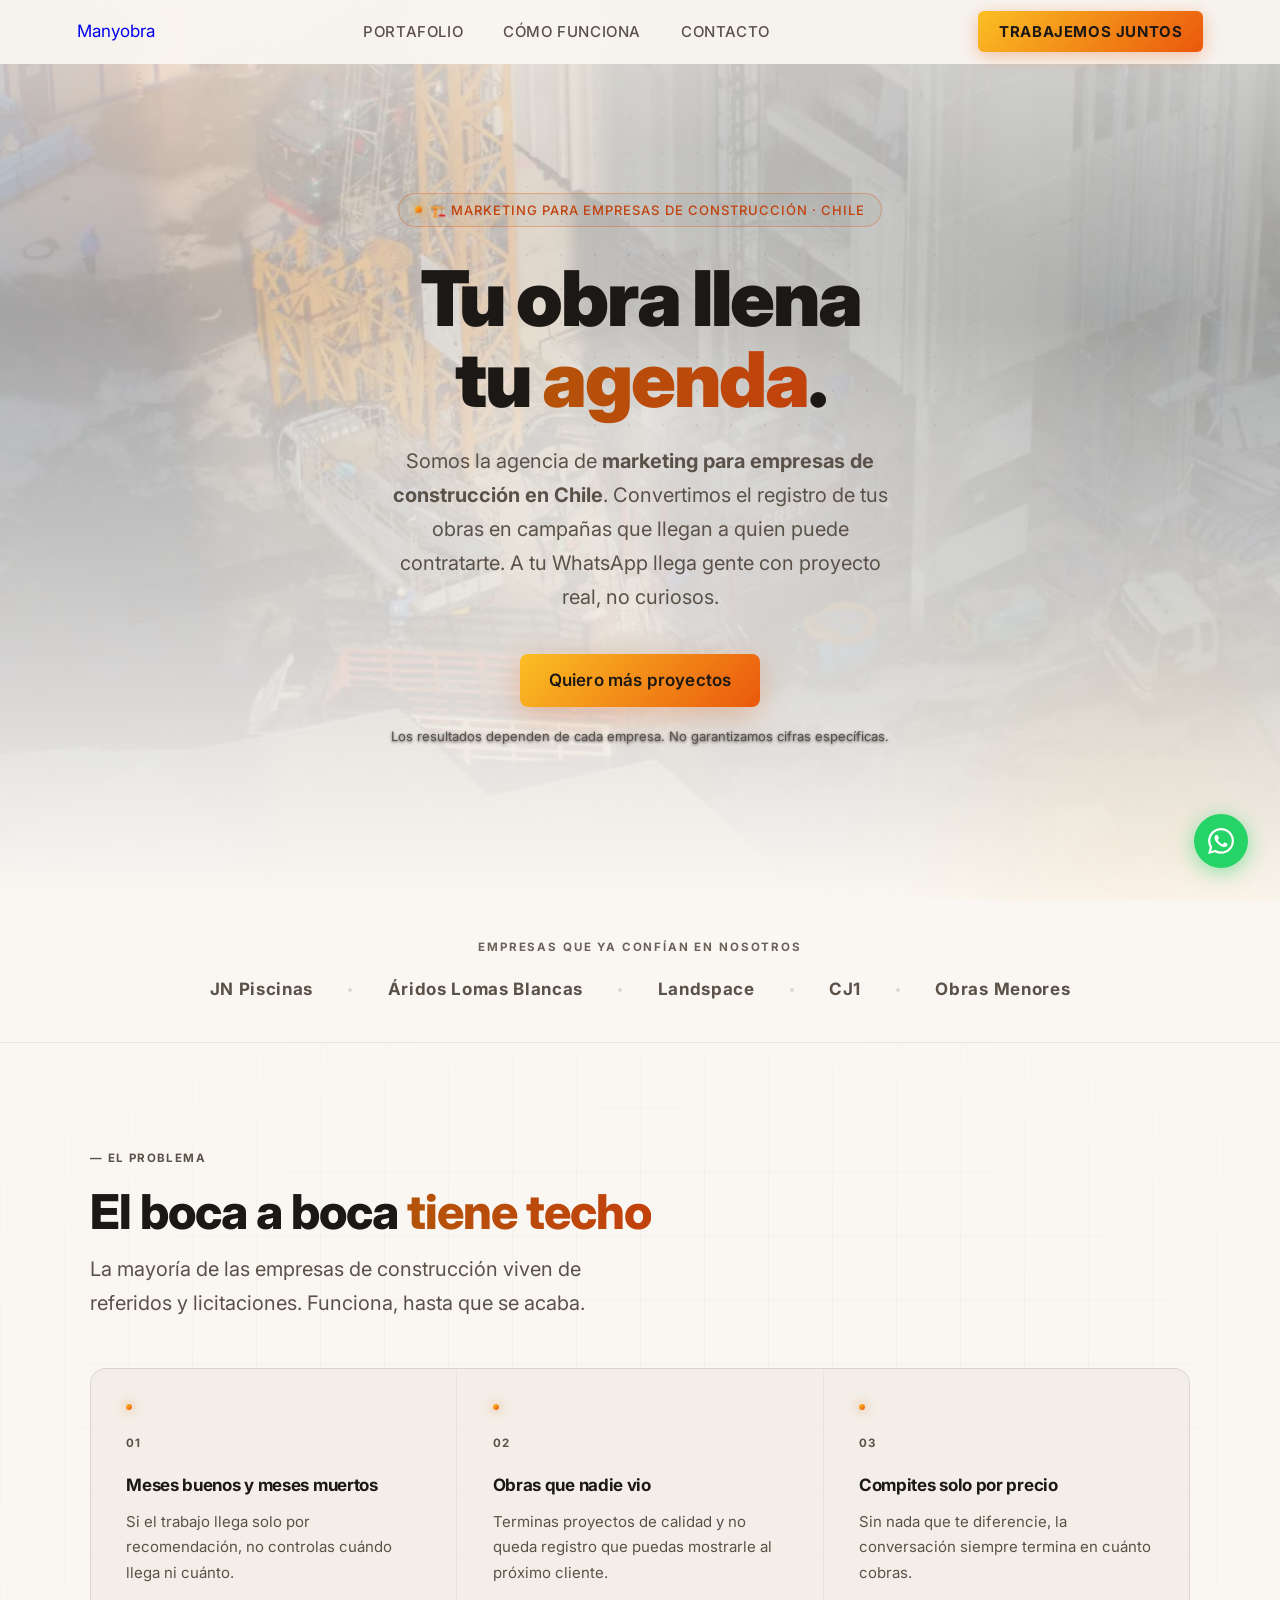
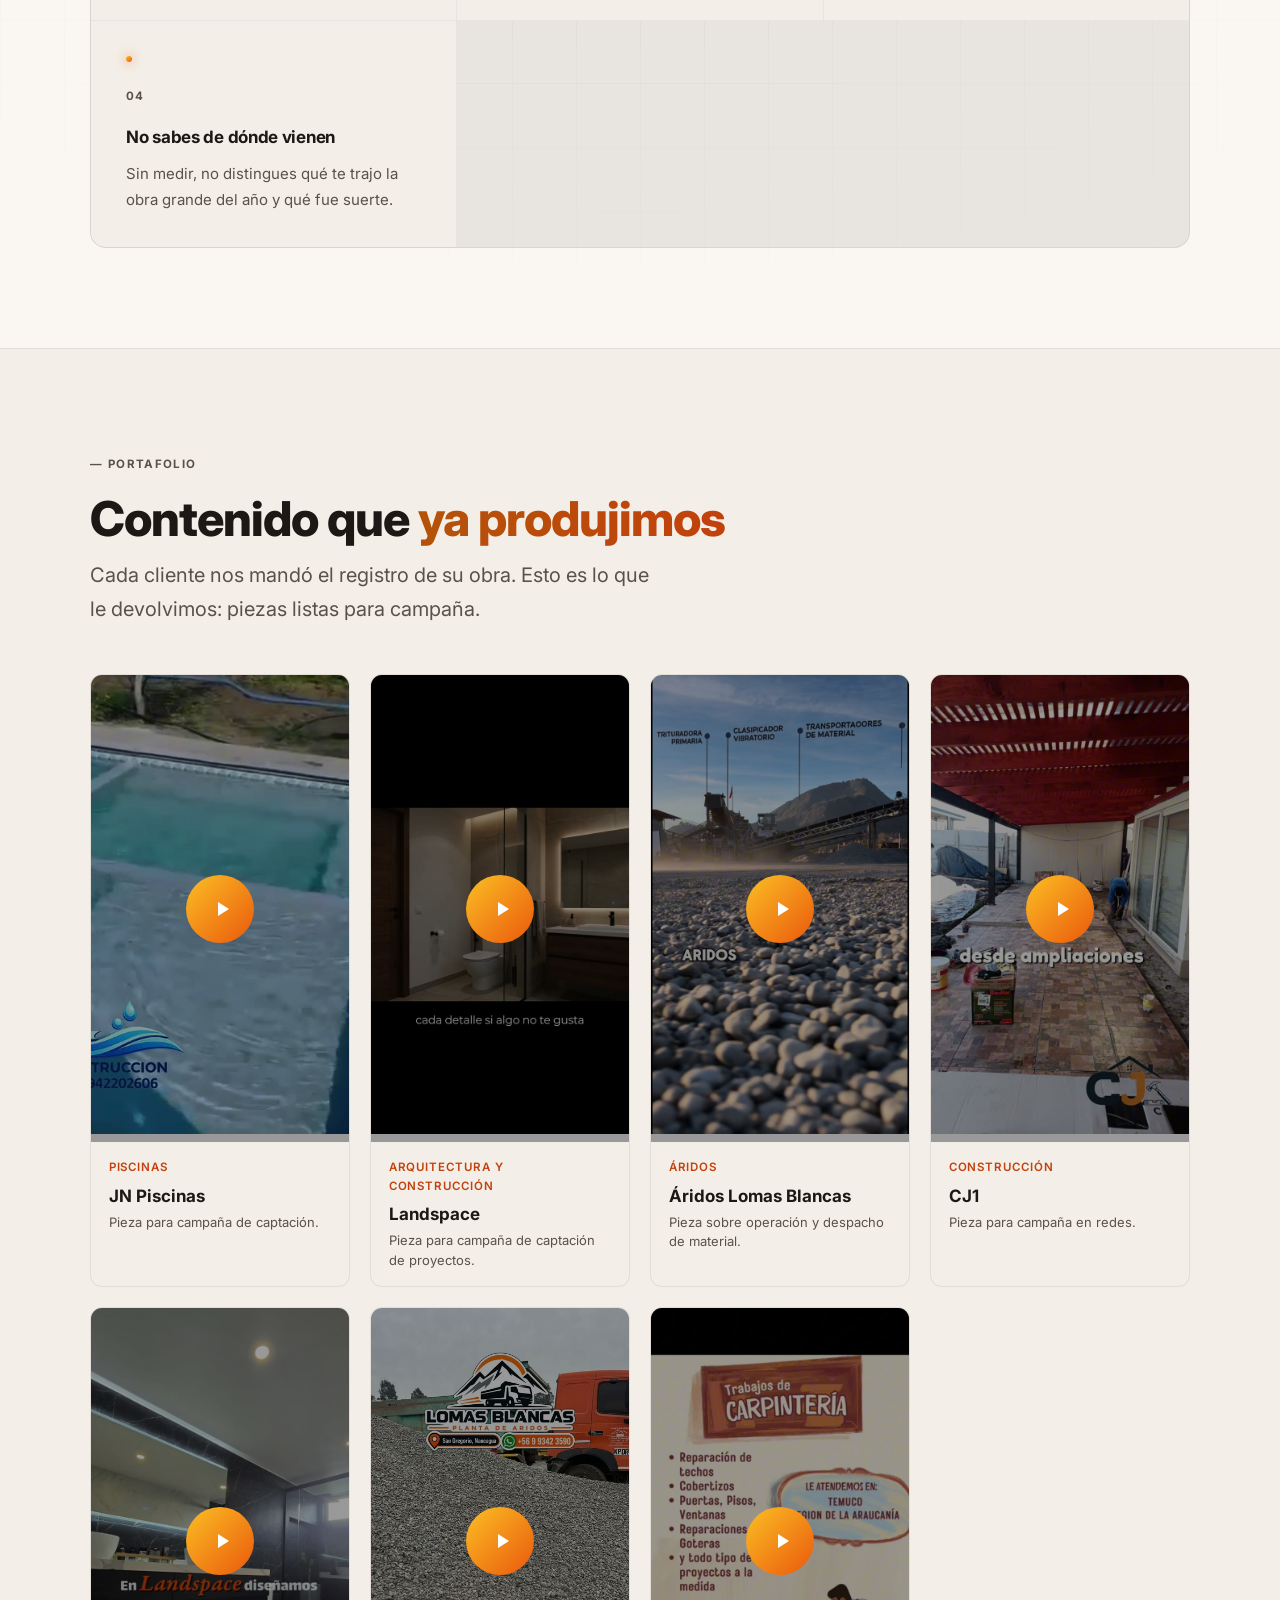
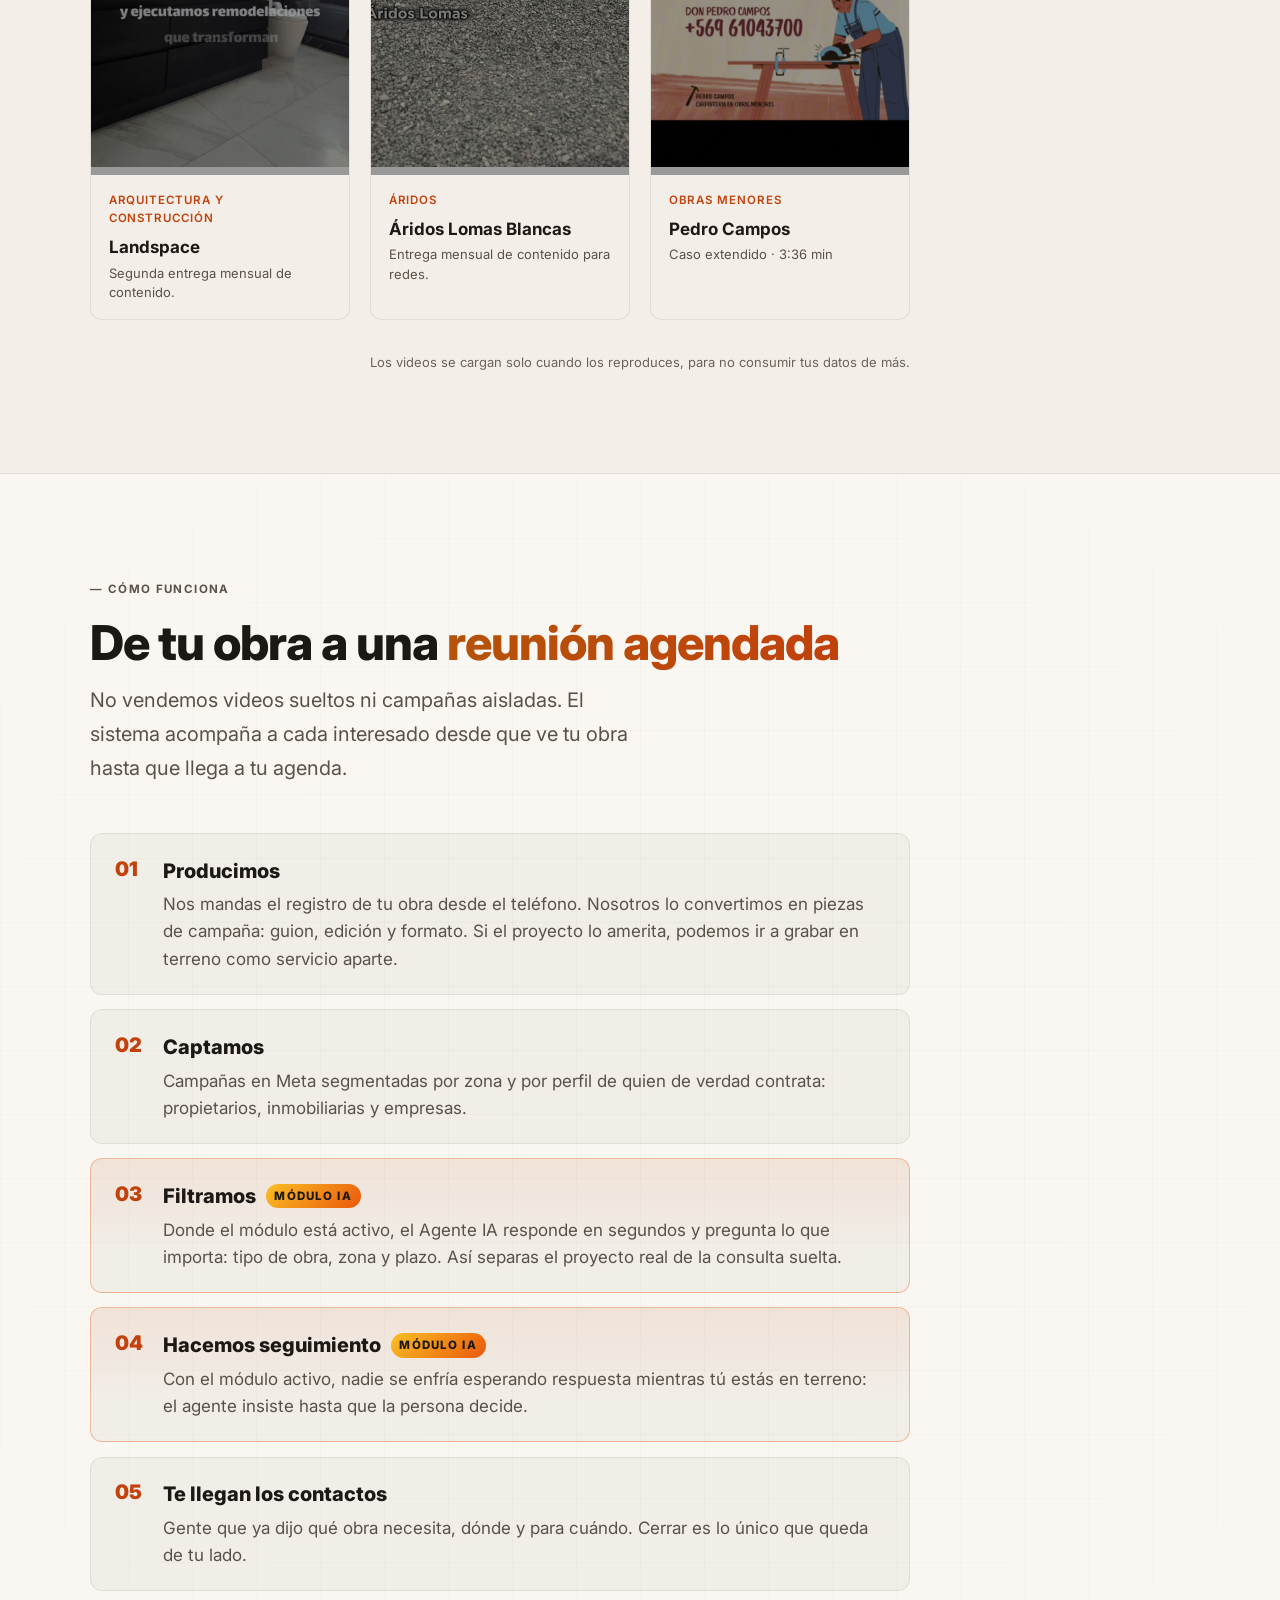
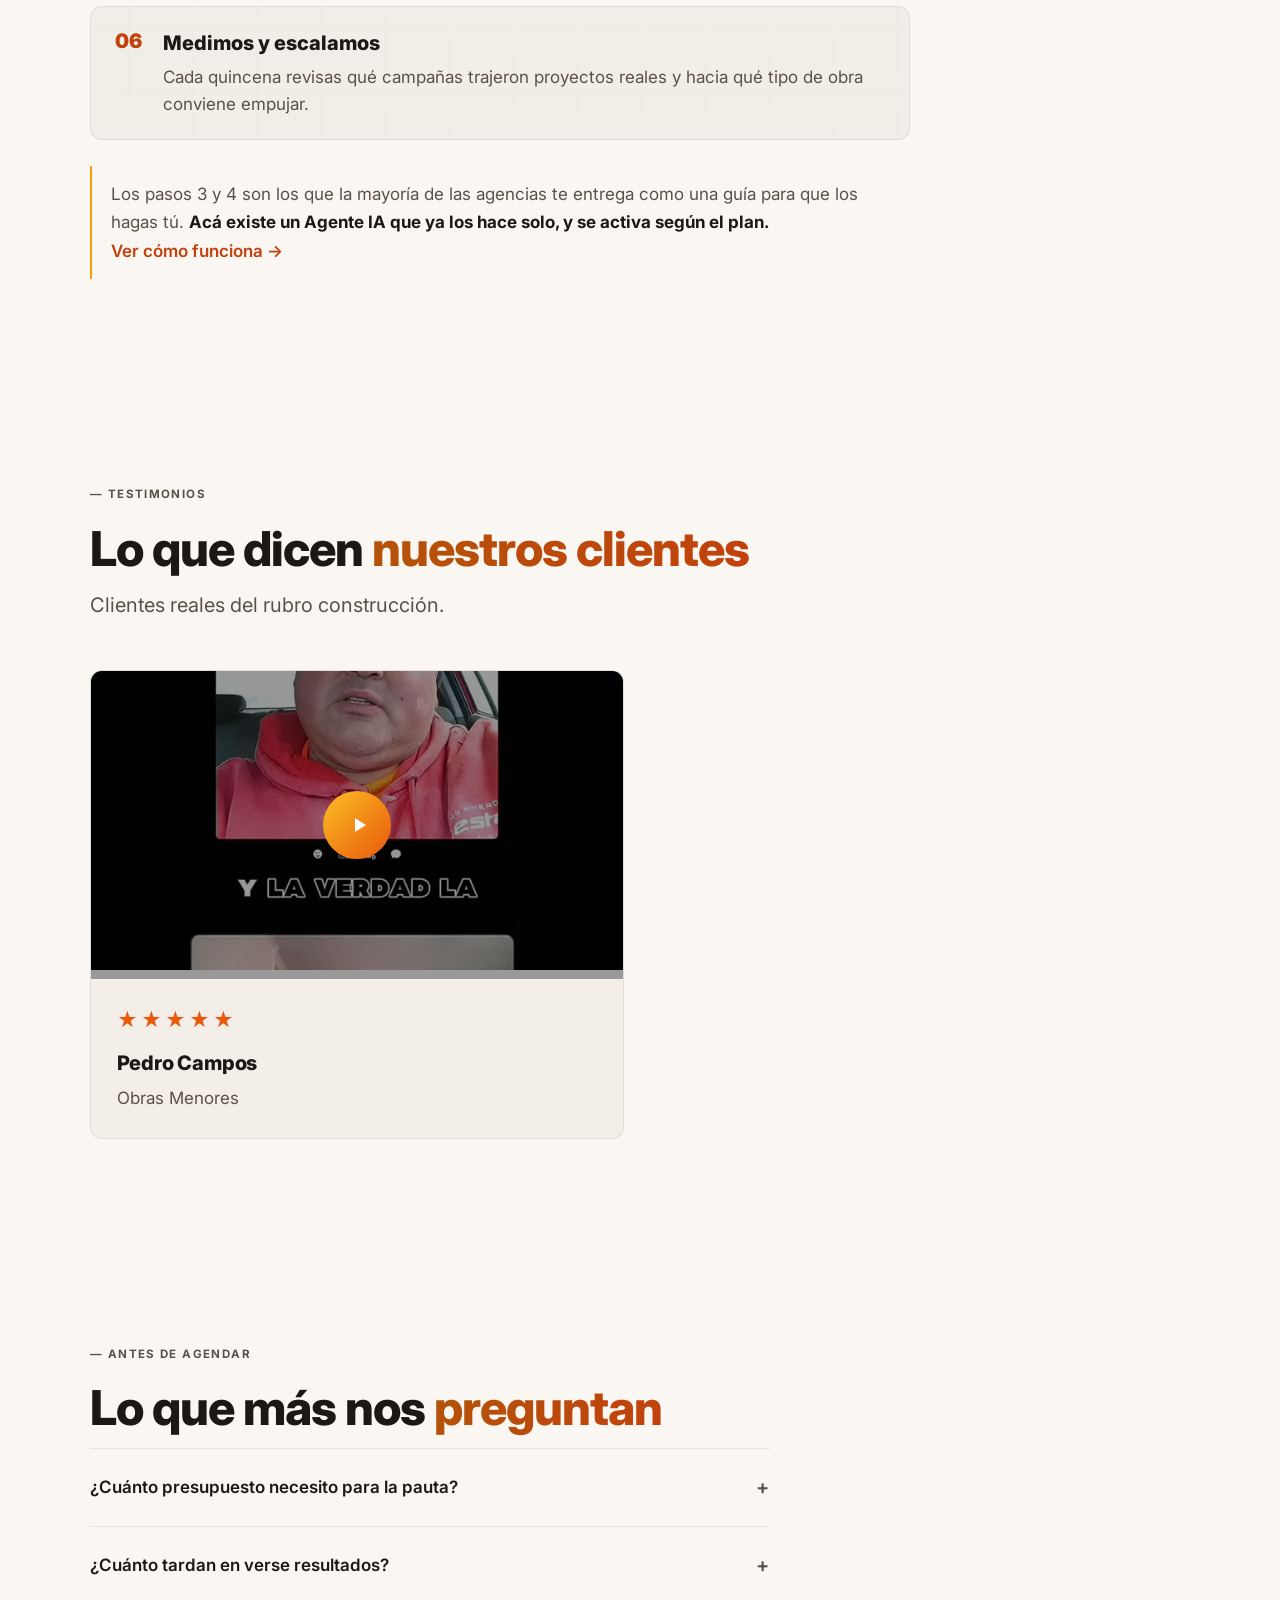
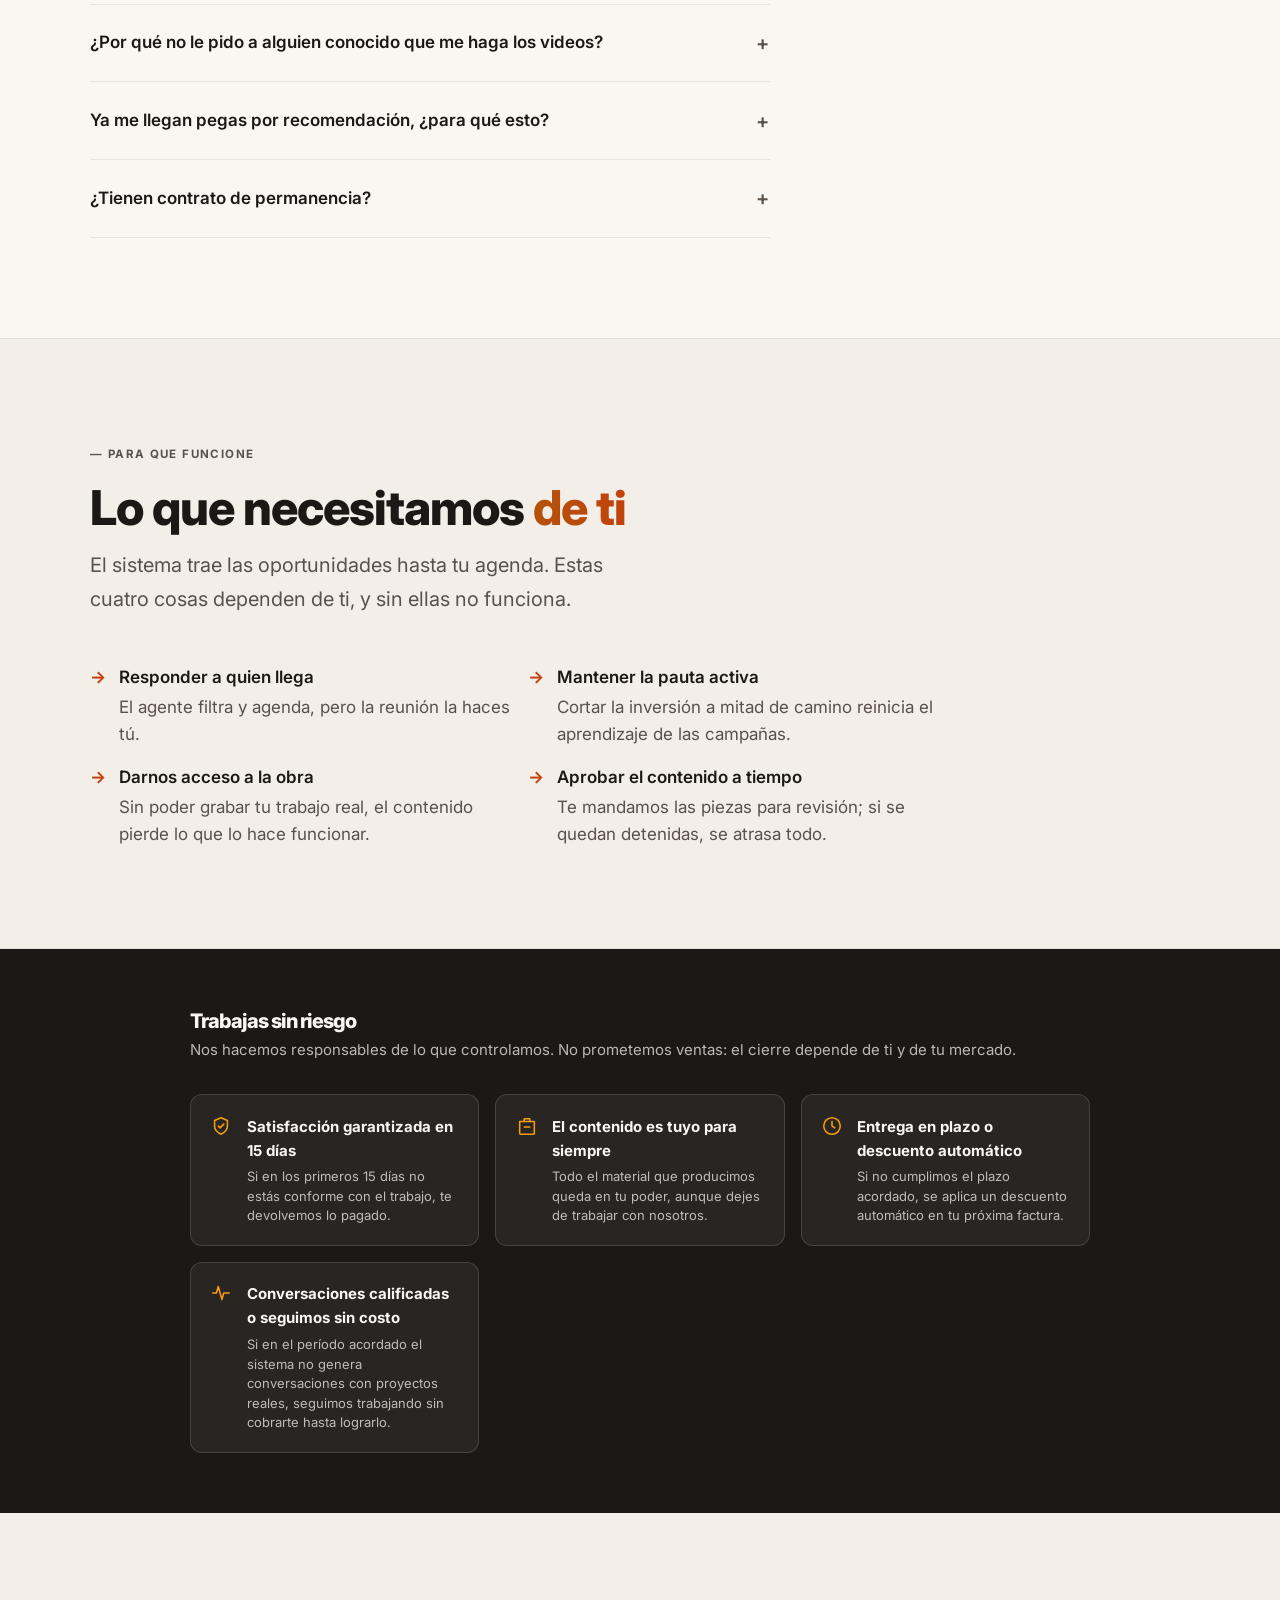
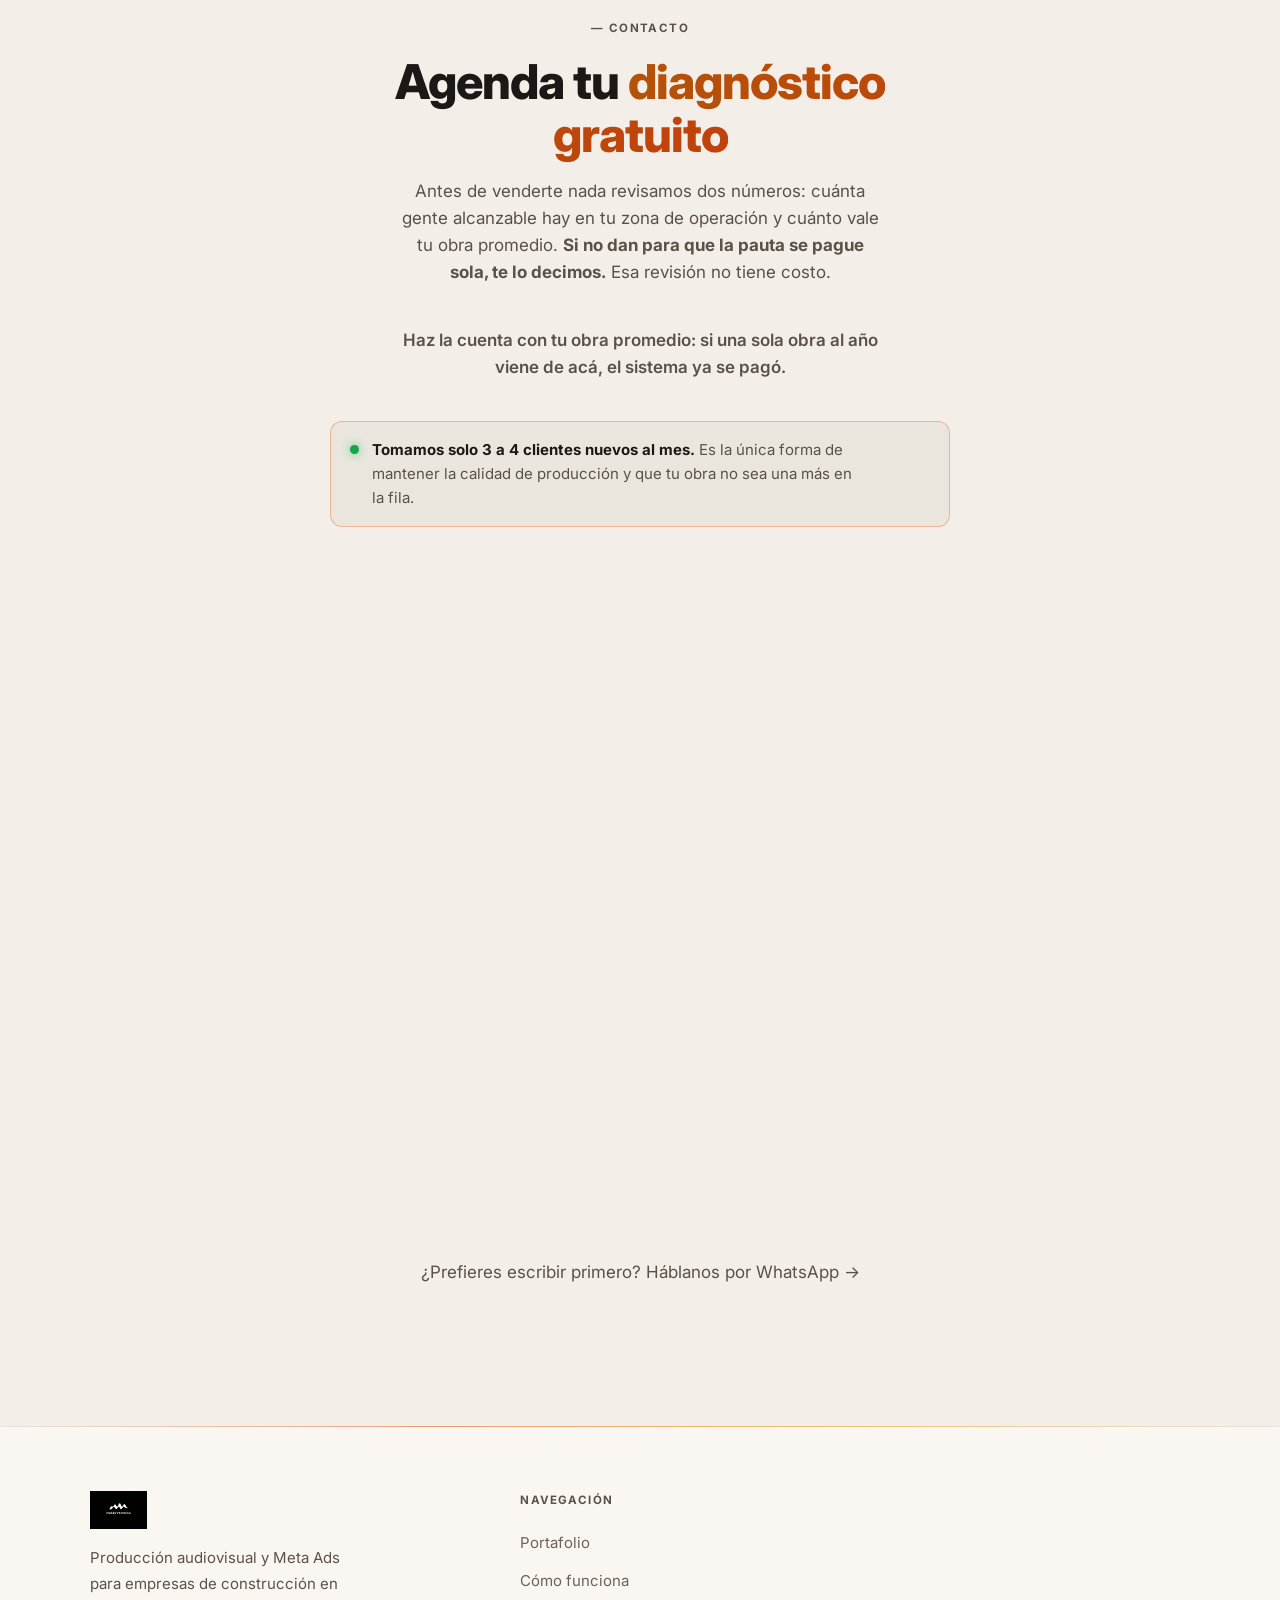
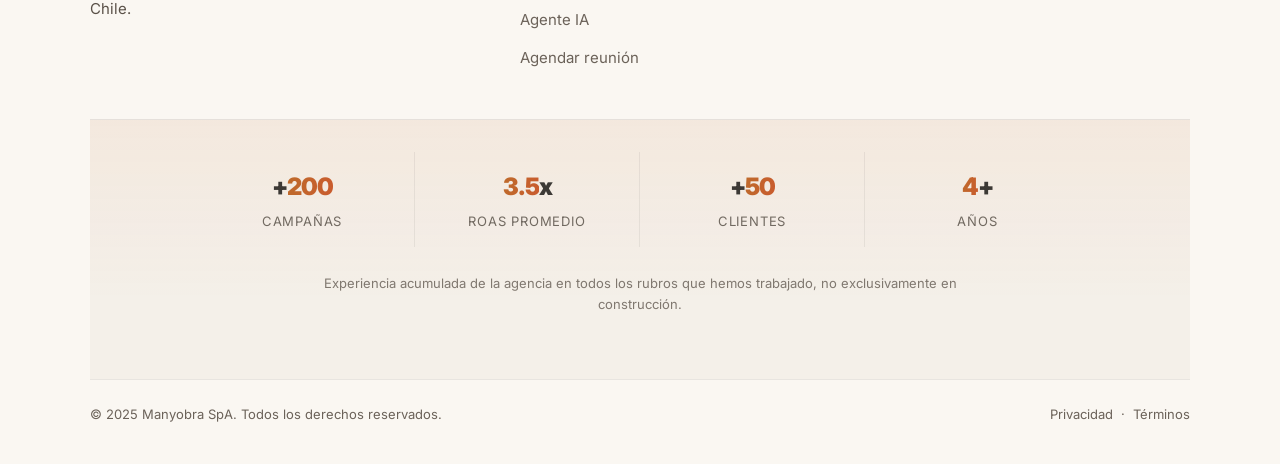
==== index.html @ 7f31d087 "Alinear la oferta con lo que se entrega, y publicar el SEO Sebastian corrigio tres cosas de fondo so" ====
<!DOCTYPE html>
<html lang="es-CL" prefix="og: https://ogp.me/ns#">
<head>
  <meta charset="UTF-8" />
  <meta name="viewport" content="width=device-width, initial-scale=1.0" />

  <!-- Meta Pixel Code -->
  <script>
  !function(f,b,e,v,n,t,s)
  {if(f.fbq)return;n=f.fbq=function(){n.callMethod?
  n.callMethod.apply(n,arguments):n.queue.push(arguments)};
  if(!f._fbq)f._fbq=n;n.push=n;n.loaded=!0;n.version='2.0';
  n.queue=[];t=b.createElement(e);t.async=!0;
  t.src=v;s=b.getElementsByTagName(e)[0];
  s.parentNode.insertBefore(t,s)}(window, document,'script',
  'https://connect.facebook.net/en_US/fbevents.js');
  fbq('init', '956034103850677');
  fbq('track', 'PageView');
  </script>
  <noscript><img height="1" width="1" style="display:none"
  src="https://www.facebook.com/tr?id=956034103850677&ev=PageView&noscript=1"
  /></noscript>
  <!-- End Meta Pixel Code -->

  <!-- Google Analytics 4 -->
  <script async src="https://www.googletagmanager.com/gtag/js?id=G-G9JF1L3ZJD"></script>
  <script>
    window.dataLayer = window.dataLayer || [];
    function gtag(){dataLayer.push(arguments);}
    gtag('js', new Date());
    gtag('config', 'G-G9JF1L3ZJD');
  </script>


  <!-- ── PRIMARY SEO ── -->
  <title>Marketing para Empresas de Construcción en Chile | Manyobra</title>
  <meta name="description" content="Agencia de marketing y producción audiovisual para empresas de construcción en Chile. Convertimos el registro de tus obras en campañas de Meta Ads que traen proyectos. Agenda una reunión y armamos tu plan." />
  <meta name="keywords" content="marketing construccion chile, publicidad constructoras, meta ads constructoras, video obras construccion, produccion audiovisual construccion, marketing inmobiliario chile, ads contratistas" />
  <meta name="robots" content="index, follow, max-snippet:-1, max-image-preview:large, max-video-preview:-1" />
  <meta name="author" content="Sebastián – Manyobra" />
  <meta name="geo.region" content="CL" />
  <meta name="geo.placename" content="Chile" />
  <link rel="canonical" href="https://manyobra.cl/" />
  <link rel="alternate" hreflang="es-CL" href="https://manyobra.cl/" />
  <link rel="alternate" hreflang="x-default" href="https://manyobra.cl/" />

  <!-- ── OPEN GRAPH ── -->
  <meta property="og:type" content="website" />
  <meta property="og:url" content="https://manyobra.cl/" />
  <meta property="og:title" content="Marketing para Empresas de Construcción | Manyobra" />
  <meta property="og:description" content="Tu obra llena tu agenda. Convertimos el registro de tus obras en campañas que llegan a quien puede contratarte." />
  <meta property="og:image" content="https://manyobra.cl/og-manyobra.jpg" />
  <meta property="og:image:width" content="1200" />
  <meta property="og:image:height" content="630" />
  <meta property="og:image:alt" content="Manyobra – Marketing para empresas de construcción" />
  <meta property="og:site_name" content="Manyobra" />
  <meta property="og:locale" content="es_CL" />

  <!-- ── TWITTER CARD ── -->
  <meta name="twitter:card" content="summary" />
  <meta name="twitter:title" content="Marketing para Empresas de Construcción | Manyobra" />
  <meta name="twitter:description" content="Tu obra llena tu agenda. Convertimos el registro de tus obras en campañas que llegan a quien puede contratarte." />
  <meta name="twitter:image" content="https://manyobra.cl/og-manyobra.jpg" />

  <!-- ── SCHEMA.ORG JSON-LD ── -->
  <script type="application/ld+json">
{
  "@context": "https://schema.org",
  "@graph": [
    {
      "@type": "LocalBusiness",
      "@id": "https://manyobra.cl/#organization",
      "name": "Manyobra",
      "alternateName": "Manyobra SpA",
      "url": "https://manyobra.cl",
      "logo": "https://manyobra.cl/og-manyobra.jpg",
      "image": "https://manyobra.cl/og-manyobra.jpg",
      "description": "Agencia chilena de marketing y producción audiovisual para empresas de construcción: grabamos obras y gestionamos campañas de Meta Ads que traen proyectos para negocios en Chile.",
      "telephone": "+56956747949",
      "email": "contacto@manyobra.cl",
      "foundingDate": "2021",
      "priceRange": "$$",
      "currenciesAccepted": "CLP",
      "areaServed": {
        "@type": "Country",
        "name": "Chile"
      },
      "serviceType": [
        "Meta Ads",
        "Facebook Ads",
        "Instagram Ads",
        "Producción Audiovisual",
        "Bot de WhatsApp",
        "Retargeting",
        "Marketing Digital"
      ],
      "sameAs": [
        "https://www.instagram.com/manyobra.cl/"
      ],
      "contactPoint": {
        "@type": "ContactPoint",
        "telephone": "+56956747949",
        "contactType": "customer service",
        "availableLanguage": "Spanish",
        "contactOption": "TollFree"
      }
    },
    {
      "@type": "Person",
      "@id": "https://manyobra.cl/#founder",
      "name": "Sebastián",
      "jobTitle": "Fundador y Meta Ads Specialist",
      "description": "Especialista en Meta Ads y producción audiovisual con más de 4 años de experiencia, enfocado en empresas de construcción chilenas que quieren crecer con publicidad en Facebook e Instagram.",
      "url": "https://manyobra.cl",
      "sameAs": [
        "https://www.instagram.com/manyobra.cl/"
      ],
      "worksFor": {
        "@id": "https://manyobra.cl/#organization"
      },
      "knowsAbout": [
        "Meta Ads",
        "Facebook Ads",
        "Instagram Ads",
        "Producción Audiovisual",
        "WhatsApp Marketing",
        "Marketing Digital"
      ]
    },
    {
      "@type": "WebSite",
      "@id": "https://manyobra.cl/#website",
      "url": "https://manyobra.cl",
      "name": "Manyobra",
      "description": "Marketing y producción audiovisual para empresas de construcción en Chile",
      "publisher": {
        "@id": "https://manyobra.cl/#organization"
      },
      "inLanguage": "es-CL"
    },
    {
      "@type": "WebPage",
      "@id": "https://manyobra.cl/#webpage",
      "url": "https://manyobra.cl",
      "name": "Marketing para Empresas de Construcción en Chile | Manyobra",
      "description": "Convertimos el registro de tus obras en campañas que traen proyectos. Para constructoras, contratistas e inmobiliarias.",
      "isPartOf": {
        "@id": "https://manyobra.cl/#website"
      },
      "about": {
        "@id": "https://manyobra.cl/#organization"
      },
      "inLanguage": "es-CL"
    },
    {
      "@type": "FAQPage",
      "@id": "https://manyobra.cl/#faq",
      "mainEntity": [
        {
          "@type": "Question",
          "name": "¿Cuánto presupuesto necesito para la pauta?",
          "acceptedAnswer": {
            "@type": "Answer",
            "text": "La pauta se carga directamente a tu cuenta de Meta y no está incluida en el plan. Se puede partir desde $50.000 mensuales; recomendamos cerca de $150.000 para que las campañas tengan datos suficientes."
          }
        },
        {
          "@type": "Question",
          "name": "¿Cuánto tardan en verse resultados?",
          "acceptedAnswer": {
            "@type": "Answer",
            "text": "El algoritmo de Meta necesita entre 7 y 14 días para optimizar. Los primeros resultados concretos suelen verse al cierre del primer mes."
          }
        },
        {
          "@type": "Question",
          "name": "¿Por qué no le pido a alguien conocido que me haga los videos?",
          "acceptedAnswer": {
            "@type": "Answer",
            "text": "Puedes, y a veces sale bien. La diferencia no está en grabar: está en a quién se le muestra después. Nosotros armamos la pieza pensando en la campaña y la ponemos frente a gente que está buscando lo que tú haces, en tu zona. Un video bonito que no ve nadie no trae obras."
          }
        },
        {
          "@type": "Question",
          "name": "Ya me llegan pegas por recomendación, ¿para qué esto?",
          "acceptedAnswer": {
            "@type": "Answer",
            "text": "Por eso mismo. Esto no reemplaza el boca a boca, lo destapa: cuando el referido te busca y encuentra trabajo tuyo bien mostrado, llega convencido. Y en los meses en que las recomendaciones bajan, tienes algo funcionando que no depende de que alguien se acuerde de ti."
          }
        },
        {
          "@type": "Question",
          "name": "¿Tienen contrato de permanencia?",
          "acceptedAnswer": {
            "@type": "Answer",
            "text": "No. Trabajamos mes a mes, con aviso previo de 15 días. Nos quedamos porque los resultados hablan."
          }
        }
      ]
    },
    {
      "@type": "Service",
      "serviceType": "Meta Ads Management",
      "name": "Gestión de Campañas Meta Ads en Chile",
      "description": "Diseño y gestión de campañas en Facebook e Instagram enfocadas en captar proyectos para empresas de construcción chilenas.",
      "provider": {
        "@id": "https://manyobra.cl/#organization"
      },
      "areaServed": {
        "@type": "Country",
        "name": "Chile"
      },
      "offers": {
        "@type": "Offer",
        "priceCurrency": "CLP",
        "availability": "https://schema.org/InStock"
      }
    }
  ]
}
  </script>

  <!-- ── FONTS ── -->
  <link rel="preconnect" href="https://fonts.googleapis.com" />
  <link rel="preconnect" href="https://fonts.gstatic.com" crossorigin />
  <link href="https://fonts.googleapis.com/css2?family=Inter:wght@400..900&display=swap" rel="stylesheet" />

  <style>
    *, *::before, *::after { box-sizing: border-box; margin: 0; padding: 0; }

    :root {
      --black:   #FAF7F2;
      --white:   #1C1815;
      --grey1:   #F3EFE8;
      --grey2:   #FFFFFF;
      --grey3:   #EDE8E1;
      --grey4:   #DDD6CC;
      --grey5:   #6B6259;
      --muted:   #5A5148;
      --blue:    #C2410C;
      --blue-dim: rgba(245,158,11,0.16);
      --border:  rgba(28,24,21,0.08);
      --border2: rgba(28,24,21,0.14);
      --radius:  12px;
      --accent:     #F59E0B;
      --accent-2:   #EA580C;
      --accent-hi:  #C2410C;
      --accent-brd: rgba(234,88,12,0.35);
      --grad:       linear-gradient(135deg, #FBBF24 0%, #EA580C 100%);
      --grad-text:  linear-gradient(100deg, #B45309 0%, #C2410C 100%);
      --glow:       0 8px 30px rgba(234,88,12,0.28);
      --glass:      rgba(28,24,21,0.04);
      --glass-brd:  rgba(28,24,21,0.10);
      --radius-lg:  20px;
    --ink:  #1C1815;
      --bone: #FAF7F2;
      --concrete: #F3EFE8;
      --amber: #F59E0B;
      --orange: #EA580C;
      --t-label: 0.72rem;    /* 11.5px - SOLO mayuscula con tracking */
      --t-xs:    0.8125rem;  /* 13px - notas, legales */
      --t-sm:    0.9375rem;  /* 15px - secundario */
      --t-base:  1.0625rem;  /* 17px - CUERPO */
      --t-lg:    1.25rem;    /* 20px - bajadas */
      --t-xl:    1.5rem;     /* 24px - h3 */
      --t-2xl:   2rem;       /* 32px - cifras */
    }

    html { scroll-behavior: smooth; }
    body { font-family: 'Inter', sans-serif; font-size: var(--t-base); background: var(--black); color: var(--white); line-height: 1.6; -webkit-font-smoothing: antialiased; }

    /* ── SCROLLBAR ── */
    ::-webkit-scrollbar { width: 4px; }
    ::-webkit-scrollbar-track { background: var(--concrete); }
    ::-webkit-scrollbar-thumb { background: var(--grey4); border-radius: 2px; }

    /* ── NAV ── */
    nav {
      position: fixed; top: 0; left: 0; right: 0; z-index: 100;
      display: flex; align-items: center; justify-content: space-between;
      padding: 0 6%; height: 64px;
      background: rgba(250,247,242,0.92); backdrop-filter: blur(20px);
      border-bottom: 1px solid var(--border);
    }
    .nav-logo { display: flex; align-items: center; text-decoration: none; }
    .nav-logo img { height: 38px; width: auto; }
    .nav-links { display: flex; gap: 2.5rem; list-style: none; }
    .nav-links a { color: var(--muted); text-decoration: none; font-size: var(--t-sm); font-weight: 500; letter-spacing: .04em; text-transform: uppercase; transition: color .2s; }
    .nav-links a:hover { color: var(--white); }
    .nav-cta { background: var(--white); color: var(--black); padding: .55rem 1.3rem; border-radius: 6px; font-weight: 700; font-size: var(--t-sm); letter-spacing: .04em; text-transform: uppercase; text-decoration: none; transition: background .2s, transform .1s; }
    .nav-cta:hover { background: #E7E1D8; transform: translateY(-1px); }
    .hamburger { display: none; flex-direction: column; gap: 5px; cursor: pointer; }
    .hamburger span { display: block; width: 22px; height: 1.5px; background: var(--white); }

    /* ── HERO ── */
    .hero {
      min-height: 100vh; display: flex; align-items: center; justify-content: center;
      text-align: center; padding: 120px 6% 80px; position: relative; overflow: hidden;
    }
    .hero::after {
      content: ''; position: absolute; bottom: 0; left: 0; right: 0; height: 1px;
      background: var(--border);
    }
    .hero-inner { position: relative; z-index: 1; max-width: 900px; margin: 0 auto; }
    .hero-logo { margin: 0 auto 3rem; }
    .hero-logo img { width: 220px; height: auto; }
    .hero-tag {
      display: inline-block; border: 1px solid var(--border2);
      color: var(--muted); padding: .35rem 1rem; border-radius: 100px;
      font-size: var(--t-xs); font-weight: 500; letter-spacing: .08em; text-transform: uppercase;
      margin-bottom: 2rem;
    }
    h1 {
      font-size: clamp(2.4rem, 6vw, 5rem); font-weight: 900;
      line-height: 1.05; letter-spacing: -2px; margin-bottom: 1.5rem;
    }
    h1 em { font-style: normal; color: var(--blue); }
    .hero-sub {
      font-size: clamp(var(--t-base), 1.8vw, var(--t-lg)); color: var(--muted);
      max-width: 520px; margin: 0 auto 2.5rem; font-weight: 400; line-height: 1.7;
    }
    .hero-actions { display: flex; gap: .8rem; justify-content: center; flex-wrap: wrap; }
    .btn { display: inline-flex; align-items: center; gap: .5rem; padding: .8rem 1.8rem; border-radius: 8px; font-weight: 600; font-size: var(--t-base); text-decoration: none; transition: all .2s; letter-spacing: .01em; }
    .btn-white { background: var(--white); color: var(--black); }
    .btn-white:hover { background: #E7E1D8; transform: translateY(-2px); }
    .btn-outline { background: transparent; color: var(--white); border: 1px solid var(--border2); }
    .btn-outline:hover { border-color: rgba(28,24,21,0.35); background: rgba(28,24,21,0.04); }
    .btn-blue { background: var(--white); color: var(--black); }
    .btn-blue:hover { background: #E7E1D8; transform: translateY(-2px); }
    .hero-note { margin-top: 1.2rem; font-size: var(--t-xs); color: var(--muted); text-shadow: 0 1px 3px rgba(0,0,0,.7); }

    /* ── DIVIDER ── */
    .divider { height: 1px; background: var(--border); }

    /* ── STATS ── */
    .stats { padding: 4rem 6%; background: var(--grey1); }
    .stats-grid { max-width: 900px; margin: 0 auto; display: grid; grid-template-columns: repeat(4, 1fr); gap: 0; }
    .stat { text-align: center; padding: 1rem; border-right: 1px solid var(--border); }
    .stat:last-child { border-right: none; }
    .stat-n { font-size: var(--t-2xl); font-weight: 900; letter-spacing: -1px; }
    .stat-n .accent { color: var(--blue); }
    .stat-l { font-size: var(--t-xs); color: var(--muted); margin-top: .25rem; text-transform: uppercase; letter-spacing: .06em; }

    /* ── SECTIONS ── */
    section { padding: 100px 6%; }
    .sec-inner { max-width: 1100px; margin: 0 auto; }
    .sec-tag { display: inline-block; font-size: var(--t-label); font-weight: 700; letter-spacing: .12em; text-transform: uppercase; color: var(--muted); margin-bottom: 1.2rem; }
    .sec-tag::before { content: '— '; }
    h2 { font-size: clamp(1.8rem, 4vw, 3rem); font-weight: 800; line-height: 1.1; letter-spacing: -1px; margin-bottom: .8rem; }
    h2 .accent { color: var(--blue); }
    .sec-sub { color: var(--muted); font-size: var(--t-lg); max-width: 560px; margin-bottom: 3rem; line-height: 1.7; }

    /* ── SERVICES ── */
    .services-sec { background: var(--grey1); }
    .svc-grid { display: grid; grid-template-columns: repeat(3, 1fr); gap: 1px; background: var(--border); border: 1px solid var(--border); border-radius: 16px; overflow: hidden; }
    .svc-card { background: var(--grey1); padding: 2.2rem; transition: background .2s; }
    .svc-card:hover { background: var(--grey2); }
    .svc-num { font-size: var(--t-label); font-weight: 700; color: var(--muted); letter-spacing: .1em; margin-bottom: 1.2rem; }
    .svc-card h3 { font-size: var(--t-base); font-weight: 700; margin-bottom: .6rem; letter-spacing: -.3px; }
    .svc-card p { font-size: var(--t-sm); color: var(--muted); line-height: 1.7; }
    .svc-dot { display: inline-block; width: 6px; height: 6px; border-radius: 50%; background: var(--blue); margin-bottom: 1rem; }

    /* ── PROCESS ── */
    .process-sec { background: var(--black); }
    .process-grid { display: grid; grid-template-columns: repeat(4, 1fr); gap: 2rem; }
    .process-step { border-top: 1px solid var(--border2); padding-top: 1.5rem; }
    .process-step:hover { border-color: var(--blue); }
    .p-num { font-size: var(--t-label); font-weight: 700; color: var(--blue); letter-spacing: .1em; margin-bottom: 1rem; }
    .process-step h3 { font-size: var(--t-base); font-weight: 700; margin-bottom: .5rem; }
    .process-step p { font-size: var(--t-sm); color: var(--muted); line-height: 1.7; }

    /* ── PROFILE (founder card, sin foto) ── */
    .profile-sec { background: var(--grey1); }
    .founder-card {
      position: relative; overflow: hidden;
      background: var(--glass); border: 1px solid var(--glass-brd);
      border-radius: var(--radius-lg); padding: 2.5rem;
     
      display: flex; flex-direction: column; gap: 2rem;
    }
    .founder-card::before { content: ''; position: absolute; top: 0; left: 0; right: 0; height: 2px; background: var(--grad); }
    .founder-head { display: flex; align-items: center; gap: 1.2rem; flex-wrap: wrap; }
    .founder-avatar {
      width: 64px; height: 64px; border-radius: 50%; flex-shrink: 0;
      background: var(--grad); color: var(--ink); font-size: var(--t-xl); font-weight: 900;
      display: flex; align-items: center; justify-content: center;
      box-shadow: 0 6px 24px rgba(234,88,12,0.4);
    }
    .founder-cols { display: grid; grid-template-columns: 1.5fr 1fr; gap: 3rem; align-items: start; }
    .founder-side { display: flex; flex-direction: column; gap: 1.5rem; }
    .profile-role { font-size: var(--t-xs); font-weight: 600; letter-spacing: .1em; text-transform: uppercase; color: var(--muted); }
    .profile-name { font-size: clamp(1.6rem, 3vw, 2.2rem); font-weight: 900; letter-spacing: -1px; line-height: 1.1; }
    .profile-name .accent { color: var(--blue); }
    .profile-bio { font-size: var(--t-base); color: var(--muted); line-height: 1.8; }
    .profile-bio + .profile-bio { margin-top: 1rem; }
    .profile-nums { display: grid; grid-template-columns: repeat(3, 1fr); gap: 1.5rem; }
    .pn { border-top: 1px solid var(--border2); padding-top: 1rem; }
    .pn-val { font-size: var(--t-xl); font-weight: 900; letter-spacing: -1px; }
    .pn-lbl { font-size: var(--t-xs); color: var(--muted); margin-top: .2rem; text-transform: uppercase; letter-spacing: .06em; }
    .profile-tags { display: flex; flex-wrap: wrap; gap: .5rem; }
    .ptag { background: transparent; border: 1px solid var(--border2); color: var(--muted); padding: .3rem .8rem; border-radius: 100px; font-size: var(--t-xs); font-weight: 500; }
    .profile-socials { display: flex; gap: .8rem; flex-wrap: wrap; }
    .social-btn { display: flex; align-items: center; gap: .45rem; padding: .55rem 1.1rem; border-radius: 8px; text-decoration: none; font-size: var(--t-sm); font-weight: 600; border: 1px solid var(--border2); color: var(--muted); transition: all .2s; }
    .social-btn:hover { border-color: rgba(28,24,21,0.25); color: var(--white); }
    .social-btn svg { width: 14px; height: 14px; fill: currentColor; }

    /* ── TESTIMONIALS ── */
    .testi-sec { background: var(--concrete); background: var(--black); }
    .testi-tabs { display: flex; gap: 0; border: 1px solid var(--border); border-radius: 8px; overflow: hidden; width: fit-content; margin-bottom: 3rem; }
    .testi-tab { padding: .55rem 1.4rem; font-size: var(--t-xs); font-weight: 600; letter-spacing: .06em; text-transform: uppercase; background: transparent; color: var(--muted); border: none; cursor: pointer; transition: all .2s; border-right: 1px solid var(--border); }
    .testi-tab:last-child { border-right: none; }
    .testi-tab.active { background: var(--white); color: var(--black); }
    .testi-panel { display: none; }
    .testi-panel.active { display: block; }

    /* Video grid */
    .video-grid { display: grid; grid-template-columns: repeat(2, 1fr); gap: 2rem; }
    .video-card {
      background: var(--grey1); border: 1px solid var(--border); border-radius: var(--radius);
      overflow: hidden; transition: border-color .2s, transform .2s;
    }
    .video-card:hover { border-color: var(--border2); transform: translateY(-4px); }
    .video-wrap { position: relative; aspect-ratio: 16/9; background: var(--grey2); }
    .video-wrap video { width: 100%; height: 100%; object-fit: cover; }
    .video-play {
      position: absolute; inset: 0; display: flex; align-items: center; justify-content: center;
      background: rgba(0,0,0,0.4); cursor: pointer; transition: background .2s;
    }
    .video-play:hover { background: rgba(0,0,0,0.2); }
    .play-btn { width: 68px; height: 68px; border-radius: 50%; background: var(--white); display: flex; align-items: center; justify-content: center; }
    .play-btn svg { width: 24px; height: 24px; fill: var(--black); margin-left: 3px; }
    .video-info { padding: 1.6rem; }
    .video-info .client-name { font-size: var(--t-lg); font-weight: 800; margin-bottom: .35rem; letter-spacing: -.01em; }
    .video-info .client-biz { font-size: var(--t-base); color: var(--muted); }
    .stars { display: flex; gap: 3px; margin-bottom: .7rem; }
    .stars span { color: var(--blue); font-size: var(--t-lg); }

    /* Image grid */
    .img-grid { display: grid; grid-template-columns: repeat(auto-fill, minmax(280px, 1fr)); gap: 1.5rem; }
    .img-card { background: var(--grey1); border: 1px solid var(--border); border-radius: var(--radius); overflow: hidden; transition: border-color .2s, transform .2s; }
    .img-card:hover { border-color: var(--border2); transform: translateY(-3px); }
    .img-wrap { aspect-ratio: 4/3; overflow: hidden; background: var(--grey2); }
    .img-wrap img { width: 100%; height: 100%; object-fit: cover; transition: transform .4s; }
    .img-card:hover .img-wrap img { transform: scale(1.04); }
    .img-info { padding: 1.2rem; }
    .img-quote { font-size: var(--t-sm); color: var(--muted); line-height: 1.65; font-style: italic; margin-bottom: .8rem; }
    .img-quote::before { content: '"'; color: var(--blue); font-size: var(--t-lg); font-style: normal; }

    /* Audio grid */
    .audio-grid { display: grid; grid-template-columns: repeat(auto-fill, minmax(300px, 1fr)); gap: 1rem; }
    .audio-card { background: var(--grey1); border: 1px solid var(--border); border-radius: var(--radius); padding: 1.4rem; transition: border-color .2s; }
    .audio-card:hover { border-color: var(--border2); }
    .audio-header { display: flex; align-items: center; gap: 1rem; margin-bottom: 1rem; }
    .audio-avatar { width: 44px; height: 44px; border-radius: 50%; background: var(--grey3); border: 1px solid var(--border); display: flex; align-items: center; justify-content: center; font-size: var(--t-lg); flex-shrink: 0; overflow: hidden; }
    .audio-avatar img { width: 100%; height: 100%; object-fit: cover; }
    .audio-name { font-size: var(--t-sm); font-weight: 700; }
    .audio-biz { font-size: var(--t-xs); color: var(--muted); }
    .audio-player { display: flex; align-items: center; gap: .8rem; }
    .audio-play-btn { width: 36px; height: 36px; border-radius: 50%; background: var(--white); border: none; cursor: pointer; display: flex; align-items: center; justify-content: center; flex-shrink: 0; transition: background .2s, transform .1s; }
    .audio-play-btn:hover { background: #E7E1D8; transform: scale(1.05); }
    .audio-play-btn svg { width: 12px; height: 12px; fill: var(--black); margin-left: 2px; }
    .audio-play-btn.playing svg.play-icon { display: none; }
    .audio-play-btn .pause-icon { display: none; }
    .audio-play-btn.playing .pause-icon { display: block; }
    .audio-progress { flex: 1; display: flex; flex-direction: column; gap: .4rem; }
    .progress-bar-wrap { width: 100%; height: 3px; background: var(--grey4); border-radius: 2px; cursor: pointer; }
    .progress-bar-fill { height: 100%; background: var(--white); border-radius: 2px; width: 0%; transition: width .1s; }
    .audio-time { font-size: var(--t-label); color: var(--muted); }
    .testi-empty { text-align: center; padding: 4rem 2rem; color: var(--muted); border: 1px dashed var(--border2); border-radius: var(--radius); }
    .testi-empty p { font-size: var(--t-sm); line-height: 1.7; }
    .testi-empty strong { color: var(--white); }

    /* ── WHY ── */
    .why-sec { background: var(--grey1); }
    .why-grid { display: grid; grid-template-columns: repeat(2, 1fr); gap: 1px; background: var(--border); border: 1px solid var(--border); border-radius: 16px; overflow: hidden; }
    .why-item { background: var(--grey1); padding: 2.5rem; transition: background .2s; }
    .why-item:hover { background: var(--grey2); }
    .why-icon { font-size: var(--t-xl); margin-bottom: 1rem; }
    .why-item h3 { font-size: var(--t-base); font-weight: 700; margin-bottom: .5rem; }
    .why-item p { font-size: var(--t-sm); color: var(--muted); line-height: 1.7; }

    /* ── FAQ ── */
    .faq-sec { background: var(--black); }
    .faq-list { max-width: 680px; display: flex; flex-direction: column; }
    details { border-bottom: 1px solid var(--border); }
    details:first-child { border-top: 1px solid var(--border); }
    summary { padding: 1.4rem 0; font-size: var(--t-base); font-weight: 600; cursor: pointer; list-style: none; display: flex; justify-content: space-between; align-items: center; gap: 1rem; transition: color .2s; }
    summary::-webkit-details-marker { display: none; }
    summary::after { content: '+'; font-size: var(--t-lg); color: var(--muted); transition: transform .2s, color .2s; min-width: 16px; text-align: center; }
    details[open] summary { color: var(--blue); }
    details[open] summary::after { transform: rotate(45deg); color: var(--blue); }
    .faq-body { padding: 0 0 1.4rem; color: var(--muted); font-size: var(--t-sm); line-height: 1.75; }

    /* ── CTA ── */
    .cta-sec { background: var(--grey1); text-align: center; }
    .cta-sec h2 { max-width: 600px; margin: 0 auto 1rem; }
    .cta-sec p { color: var(--muted); font-size: var(--t-base); max-width: 480px; margin: 0 auto 2.5rem; }
    .contact-form { max-width: 540px; margin: 0 auto; display: flex; flex-direction: column; gap: .9rem; text-align: left; }
    .form-row { display: grid; grid-template-columns: 1fr 1fr; gap: .9rem; }
    .form-group { display: flex; flex-direction: column; gap: .4rem; }
    label { font-size: var(--t-xs); font-weight: 600; color: var(--muted); letter-spacing: .04em; text-transform: uppercase; }
    input, select, textarea { background: var(--grey2); border: 1px solid var(--border2); border-radius: 8px; padding: .75rem 1rem; color: var(--white); font-family: inherit; font-size: var(--t-base); outline: none; transition: border-color .2s; }
    input:focus, select:focus, textarea:focus { border-color: rgba(28,24,21,0.3); }
    select option { background: var(--grey2); }
    textarea { resize: vertical; min-height: 100px; }
    .form-footer { font-size: var(--t-xs); color: var(--grey5); text-align: center; line-height: 1.6; }
    .form-footer a { color: var(--muted); text-decoration: none; }
    .form-footer a:hover { color: var(--white); }
    .btn-submit { background: var(--white); color: var(--black); border: none; padding: .85rem; border-radius: 8px; font-weight: 700; font-size: var(--t-base); cursor: pointer; width: 100%; transition: background .2s; letter-spacing: .02em; }
    .btn-submit:hover { background: #E7E1D8; }

    /* ── FOOTER ── */
    footer { background: var(--black); border-top: 1px solid var(--border); padding: 4rem 6% 2.5rem; }
    .footer-inner { max-width: 1100px; margin: 0 auto; }
    .footer-top { display: grid; grid-template-columns: 2fr 1fr 1fr 1fr; gap: 3rem; margin-bottom: 3rem; }
    .footer-brand { display: flex; flex-direction: column; gap: 1rem; }
    .footer-brand p { font-size: var(--t-sm); color: var(--muted); line-height: 1.7; max-width: 260px; }
    .footer-col h4 { font-size: var(--t-label); font-weight: 700; letter-spacing: .1em; text-transform: uppercase; color: var(--muted); margin-bottom: 1.2rem; }
    .footer-col ul { list-style: none; display: flex; flex-direction: column; gap: .7rem; }
    .footer-col a { color: var(--grey5); text-decoration: none; font-size: var(--t-sm); transition: color .2s; }
    .footer-col a:hover { color: var(--white); }
    .footer-bottom { border-top: 1px solid var(--border); padding-top: 1.5rem; display: flex; justify-content: space-between; align-items: center; flex-wrap: wrap; gap: 1rem; }
    .footer-bottom p { font-size: var(--t-xs); color: var(--grey5); }
    .footer-bottom a { color: var(--grey5); text-decoration: none; font-size: var(--t-xs); }
    .footer-bottom a:hover { color: var(--white); }

    /* ── WA FLOAT ── */
    .wa-float { position: fixed; bottom: 2rem; right: 2rem; z-index: 500; width: 54px; height: 54px; border-radius: 50%; background: #25D366; display: flex; align-items: center; justify-content: center; text-decoration: none; box-shadow: 0 4px 20px rgba(37,211,102,0.4); transition: transform .2s, box-shadow .2s; }
    .wa-float:hover { transform: scale(1.1); box-shadow: 0 6px 30px rgba(37,211,102,0.55); }
    .wa-float svg { width: 26px; height: 26px; fill: #fff; }
    .wa-tip { position: absolute; right: 66px; top: 50%; transform: translateY(-50%); background: var(--grey2); border: 1px solid var(--border2); color: var(--white); padding: .4rem .85rem; border-radius: 6px; font-size: var(--t-xs); font-weight: 600; white-space: nowrap; opacity: 0; pointer-events: none; transition: opacity .2s; }
    .wa-float:hover .wa-tip { opacity: 1; }

    /* ── MODALS ── */
    .modal-overlay { display: none; position: fixed; inset: 0; z-index: 1000; background: rgba(0,0,0,0.85); backdrop-filter: blur(6px); align-items: flex-start; justify-content: center; overflow-y: auto; padding: 40px 16px; }
    .modal-overlay.active { display: flex; }
    .modal { background: var(--grey1); border: 1px solid var(--border2); border-radius: 16px; max-width: 720px; width: 100%; padding: 2.5rem; position: relative; }
    .modal-close { position: absolute; top: 1.2rem; right: 1.2rem; background: var(--grey3); border: none; width: 34px; height: 34px; border-radius: 50%; cursor: pointer; color: var(--muted); font-size: var(--t-base); display: flex; align-items: center; justify-content: center; transition: background .2s, color .2s; }
    .modal-close:hover { background: var(--grey4); color: var(--white); }
    .modal h2 { font-size: var(--t-xl); font-weight: 800; margin-bottom: 1.5rem; }
    .modal h3 { font-size: var(--t-sm); font-weight: 700; margin: 1.5rem 0 .4rem; color: var(--white); }
    .modal p, .modal li { font-size: var(--t-sm); color: var(--muted); line-height: 1.8; }
    .modal ul { padding-left: 1.2rem; }
    .modal li { margin-bottom: .3rem; }
    .modal a { color: var(--blue); text-decoration: none; }

    /* ── TOAST ── */
    .toast { position: fixed; bottom: 2rem; left: 50%; transform: translateX(-50%) translateY(120%); z-index: 9999; background: var(--white); color: var(--black); padding: .85rem 1.5rem; border-radius: 8px; font-weight: 700; font-size: var(--t-sm); opacity: 0; transition: transform .3s, opacity .3s; box-shadow: 0 8px 32px rgba(0,0,0,0.5); white-space: nowrap; }
    .toast.show { transform: translateX(-50%) translateY(0); opacity: 1; }

    /* ── SUBTLE GLOW ── */
    .svc-dot {
      box-shadow: 0 0 6px rgba(28,24,21,0.5);
    }
    .process-step:hover {
      box-shadow: 0 -2px 0 0 var(--white);
    }
    .progress-bar-fill {
      box-shadow: 0 0 6px rgba(28,24,21,0.4);
    }
    .wa-float {
      box-shadow: 0 4px 20px rgba(37,211,102,0.5);
    }
    .wa-float:hover {
      box-shadow: 0 6px 30px rgba(37,211,102,0.7);
    }

    /* ── RESPONSIVE ── */
    @media (max-width: 1024px) {
      .svc-grid { grid-template-columns: repeat(2, 1fr); }
      .founder-cols { grid-template-columns: 1fr; gap: 2rem; }
      .lp-grid { grid-template-columns: 1fr; max-width: 560px; margin: 0 auto; }
      .lp-card.popular { transform: none; }
    }
    @media (max-width: 768px) {
      .nav-links, .nav-cta { display: none; }
      .hamburger { display: flex; }
      .nav-links.open { display: flex; flex-direction: column; position: absolute; top: 64px; left: 0; right: 0; background: var(--grey1); border-bottom: 1px solid var(--border); padding: 1.5rem 6%; gap: 1.2rem; }
      .stats-grid { grid-template-columns: repeat(2, 1fr); }
      .stat { border-right: none; border-bottom: 1px solid var(--border); }
      .stat:nth-child(odd) { border-right: 1px solid var(--border); }
      .video-grid { grid-template-columns: 1fr; }
      .svc-grid { grid-template-columns: 1fr; }
      .process-grid { grid-template-columns: 1fr 1fr; }
      .why-grid { grid-template-columns: 1fr; }
      .footer-top { grid-template-columns: 1fr; gap: 2rem; }
      .form-row { grid-template-columns: 1fr; }
      .profile-nums { grid-template-columns: 1fr 1fr; }
      .lp-banner { flex-direction: column; align-items: flex-start; }
      .lp-banner-right { width: 100%; justify-content: space-between; }
      .founder-card { padding: 1.8rem; }
    }
    @media (max-width: 480px) {
      .process-grid { grid-template-columns: 1fr; }
      .footer-bottom { flex-direction: column; text-align: center; }
      .profile-nums { grid-template-columns: 1fr; }
    }

    /* ══════════ DESIGN V2 — DARK PREMIUM ══════════ */
    ::selection { background: rgba(234,88,12,0.35); }

    /* texto gradiente en palabras clave */
    h1 em, h2 .accent, .stat-n .accent, .profile-name .accent, .pn-val {
      background: var(--grad-text);
      -webkit-background-clip: text; background-clip: text;
      -webkit-text-fill-color: transparent;
    }

    /* nav */
    .nav-links a { position: relative; }
    .nav-links a::after {
      content: ''; position: absolute; left: 0; bottom: -6px; width: 100%; height: 2px;
      background: var(--grad); border-radius: 2px;
      transform: scaleX(0); transform-origin: left; transition: transform .25s;
    }
    .nav-links a:hover::after { transform: scaleX(1); }
    .nav-cta { background: var(--grad); color: var(--ink); box-shadow: 0 4px 18px rgba(234,88,12,0.35); }
    .nav-cta:hover { background: var(--grad); filter: brightness(1.12); box-shadow: 0 6px 26px rgba(124,58,237,0.45); transform: translateY(-1px); }

    /* hero: orbs + textura */
    .hero-bg { position: absolute; inset: 0; pointer-events: none; overflow: hidden; }
    .hero-bg::before {
      content: ''; position: absolute; width: 560px; height: 560px; border-radius: 50%;
      top: -160px; left: -120px;
      background: radial-gradient(circle, rgba(234,88,12,0.30), transparent 65%);
      filter: blur(90px); animation: orbDrift 16s ease-in-out infinite alternate;
    }
    .hero-bg::after {
      content: ''; position: absolute; width: 520px; height: 520px; border-radius: 50%;
      bottom: -180px; right: -120px;
      background: radial-gradient(circle, rgba(245,158,11,0.24), transparent 65%);
      filter: blur(90px); animation: orbDrift 20s ease-in-out infinite alternate-reverse;
    }
    .hero-tex {
      position: absolute; inset: 0; pointer-events: none;
      background-image: radial-gradient(rgba(28,24,21,0.07) 1px, transparent 1px);
      background-size: 34px 34px;
      -webkit-mask-image: radial-gradient(ellipse 70% 60% at 50% 40%, #000 20%, transparent 70%);
      mask-image: radial-gradient(ellipse 70% 60% at 50% 40%, #000 20%, transparent 70%);
    }
    @keyframes orbDrift { from { transform: translate(0,0); } to { transform: translate(70px,50px); } }
    .hero-tag {
      background: var(--glass); border-color: var(--accent-brd); color: var(--blue);
      display: inline-flex; align-items: center; gap: .5rem;
    }
    .hero-tag::before {
      content: ''; width: 7px; height: 7px; border-radius: 50%;
      background: var(--grad); box-shadow: 0 0 10px var(--accent);
        }
    @keyframes tagPulse { 0%,100% { opacity: 1; } 50% { opacity: .35; } }
    .btn-grad { background: var(--grad); color: var(--ink); box-shadow: var(--glow); }
    .btn-grad:hover { transform: translateY(-2px); box-shadow: 0 10px 44px rgba(124,58,237,0.45); filter: brightness(1.08); }

    /* stats */
    .stats { background: linear-gradient(180deg, rgba(234,88,12,0.06), transparent 70%), var(--grey1); }
    .stat-n { font-size: var(--t-2xl); }

    /* cards / secciones */
    .svc-card:hover { background: var(--grey2); box-shadow: inset 0 1px 0 var(--accent-brd); }
    .svc-dot { background: var(--grad); box-shadow: 0 0 12px rgba(234,88,12,0.8); }
    .process-step:hover { box-shadow: 0 -2px 0 0 var(--accent); border-color: var(--accent-brd); }
    .why-icon {
      width: 46px; height: 46px; display: flex; align-items: center; justify-content: center;
      background: var(--blue-dim); border: 1px solid var(--accent-brd); border-radius: 12px;
      font-size: var(--t-xl); margin-bottom: 1.2rem;
    }
    .video-card:hover { border-color: var(--accent-brd); box-shadow: 0 12px 40px rgba(234,88,12,0.15); }
    .play-btn { background: var(--grad); }
    .play-btn svg { fill: #fff; }
    .testi-tab.active { background: var(--grad); color: var(--ink); }
    .stars span { color: #EA580C; }

    /* FAQ + form */
    details[open] { background: linear-gradient(90deg, rgba(234,88,12,0.06), transparent); }
    input:focus, select:focus, textarea:focus { border-color: var(--accent-brd); box-shadow: 0 0 0 3px var(--blue-dim); }
    .btn-submit { background: var(--grad); color: var(--ink); box-shadow: 0 6px 24px rgba(234,88,12,0.3); }
    .btn-submit:hover { background: var(--grad); filter: brightness(1.12); box-shadow: 0 8px 32px rgba(124,58,237,0.4); }

    /* ── PLANES (resumen en landing) ── */
    .planes-sec { background: var(--black); position: relative; overflow: hidden; }
    .planes-sec::before {
      content: ''; position: absolute; width: 640px; height: 640px; border-radius: 50%;
      top: -220px; right: -180px; pointer-events: none;
      background: radial-gradient(circle, rgba(245,158,11,0.14), transparent 65%);
      filter: blur(100px);
    }
    .lp-banner {
      position: relative; display: flex; align-items: center; justify-content: space-between;
      gap: 1.5rem; flex-wrap: wrap;
      background: var(--glass); border: 1px solid var(--glass-brd); border-radius: var(--radius-lg);
      padding: 1.5rem 1.8rem; margin-bottom: 1.75rem;
     
    }
    .lp-banner-name { font-size: var(--t-lg); font-weight: 800; display: flex; align-items: center; gap: .6rem; flex-wrap: wrap; margin-bottom: .3rem; }
    .lp-tag {
      font-size: var(--t-label); font-weight: 700; letter-spacing: .08em; text-transform: uppercase;
      color: var(--blue); border: 1px solid var(--accent-brd); background: var(--blue-dim);
      border-radius: 100px; padding: .18rem .55rem;
    }
    .lp-banner-desc { font-size: var(--t-sm); color: var(--muted); max-width: 480px; }
    .lp-banner-right { display: flex; align-items: center; gap: 1.2rem; flex-wrap: wrap; }
    .lp-banner-price { font-size: var(--t-xl); font-weight: 900; letter-spacing: -1px; white-space: nowrap; }
    .lp-banner-price span { font-size: var(--t-label); color: var(--muted); font-weight: 500; margin-left: .15rem; }
    .lp-grid { display: grid; grid-template-columns: repeat(2, 1fr); gap: 1.25rem; align-items: stretch; max-width: 780px; margin: 0 auto; }
    .lp-card {
      position: relative; display: flex; flex-direction: column;
      background: var(--glass); border: 1px solid var(--glass-brd); border-radius: var(--radius-lg);
      padding: 2.2rem 1.6rem 2rem;
     
      transition: transform .25s, border-color .25s, box-shadow .25s;
    }
    .lp-card:hover { transform: translateY(-5px); border-color: var(--accent-brd); box-shadow: 0 16px 48px rgba(234,88,12,0.12); }
    .lp-card.popular {
      border: 1px solid transparent;
      background: linear-gradient(var(--grey2), var(--grey2)) padding-box, var(--grad) border-box;
      box-shadow: 0 12px 50px rgba(124,58,237,0.22);
    }
    .lp-card.popular:hover { transform: translateY(-5px); box-shadow: 0 18px 60px rgba(124,58,237,0.32); }
    .lp-badge {
      position: absolute; top: -12px; left: 50%; transform: translateX(-50%);
      background: var(--grad); color: var(--ink);
      font-size: var(--t-label); font-weight: 800; letter-spacing: .1em; text-transform: uppercase;
      padding: .28rem .8rem; border-radius: 100px; white-space: nowrap;
      box-shadow: 0 4px 16px rgba(234,88,12,0.4);
    }
    .lp-badge.ghost { background: var(--grey3); color: var(--blue); border: 1px solid var(--accent-brd); box-shadow: none; }
    .lp-name { font-size: var(--t-lg); font-weight: 800; margin-bottom: .35rem; }
    .lp-desc { font-size: var(--t-xs); color: var(--muted); line-height: 1.5; margin-bottom: 1.2rem; min-height: 2.2em; }
    .lp-price { display: flex; align-items: baseline; gap: .3rem; margin-bottom: 1.4rem; }
    .lp-price .n { font-size: var(--t-2xl); font-weight: 900; letter-spacing: -1.5px; line-height: 1; }
    .lp-price .p { font-size: var(--t-xs); color: var(--muted); }
    .lp-feats { list-style: none; display: flex; flex-direction: column; gap: .55rem; margin-bottom: 1.6rem; flex-grow: 1; }
    .lp-feats li { display: flex; gap: .55rem; align-items: flex-start; font-size: var(--t-sm); color: #5A5148; line-height: 1.45; }
    .lp-feats li::before {
      content: '✓'; flex-shrink: 0; width: 16px; height: 16px; margin-top: 1px;
      background: var(--blue-dim); border-radius: 50%;
      display: flex; align-items: center; justify-content: center;
      font-size: var(--t-label); color: var(--blue);
    }
    .lp-cta {
      display: block; text-align: center; padding: .75rem 1rem; border-radius: 8px;
      font-weight: 700; font-size: var(--t-sm); text-decoration: none; letter-spacing: .02em;
      transition: all .2s;
    }
    .lp-cta.ghost { background: transparent; color: var(--white); border: 1px solid var(--border2); }
    .lp-cta.ghost:hover { border-color: var(--accent-brd); background: var(--blue-dim); }
    .lp-cta.grad { background: var(--grad); color: var(--ink); box-shadow: 0 6px 20px rgba(234,88,12,0.35); }
    .lp-cta.grad:hover { filter: brightness(1.12); transform: translateY(-1px); }
    .planes-more { text-align: center; margin-top: 2.5rem; }
    .planes-more p { font-size: var(--t-xs); color: var(--muted); margin-top: .9rem; }

    /* tags + sociales con acento */
    .ptag:hover { border-color: var(--accent-brd); color: var(--blue); }
    .social-btn:hover { border-color: var(--accent-brd); color: var(--white); background: var(--blue-dim); }

    /* footer */
    footer { position: relative; }
    footer::before { content: ''; position: absolute; top: -1px; left: 0; right: 0; height: 1px; background: linear-gradient(90deg, transparent, rgba(234,88,12,0.5), rgba(245,158,11,0.5), transparent); }

    /* reveal on scroll (clases agregadas por JS — sin JS no se oculta nada) */
    .reveal { opacity: 0; transform: translateY(22px); transition: opacity .7s cubic-bezier(.16,1,.3,1), transform .7s cubic-bezier(.16,1,.3,1); }
    .reveal.visible { opacity: 1; transform: none; }
    @media (prefers-reduced-motion: reduce) {
      .reveal { opacity: 1; transform: none; transition: none; }
      .hero-bg::before, .hero-bg::after, .hero-tag::before { animation: none; }
    }
    @media print {
      .reveal { opacity: 1 !important; transform: none !important; }
      .hero-bg, .hero-tex { display: none !important; }
      h1 em, h2 .accent, .stat-n .accent, .profile-name .accent, .pn-val { background: none !important; -webkit-text-fill-color: initial !important; }
    }
  
    /* ── PORTAFOLIO DE REELS (formato vertical) ── */
    .reel-sec { background: var(--grey1); border-top: 1px solid var(--border); border-bottom: 1px solid var(--border); }
    .reel-grid { display: grid; grid-template-columns: repeat(auto-fill, minmax(230px, 1fr)); gap: 1.25rem; }
    .reel-grid .video-wrap { aspect-ratio: 9 / 16; }
    .reel-grid .video-info { padding: 1rem 1.1rem; }
    .reel-client { font-size: var(--t-base); font-weight: 700; margin-bottom: .15rem; }
    .reel-rubro { font-size: var(--t-label); color: var(--blue); text-transform: uppercase; letter-spacing: .08em; font-weight: 600; margin-bottom: .4rem; }
    .reel-desc { font-size: var(--t-xs); color: var(--muted); line-height: 1.5; }
    .reel-note { margin-top: 2rem; font-size: var(--t-xs); color: var(--grey5); text-align: center; }
    .stats-note { max-width: 720px; margin: 1.6rem auto 0; text-align: center; font-size: var(--t-xs); line-height: 1.6; color: var(--grey5); }

    /* ── ICONOS SVG (reemplazan a los emojis) ── */
    .why-icon { width: 30px; height: 30px; color: var(--blue); margin-bottom: 1rem; }
    .why-icon svg { width: 100%; height: 100%; display: block; }

    /* ── RETÍCULA DE PLANO (guiño al rubro, 0 archivos) ── */
    .services-sec, .why-sec { position: relative; }
    .services-sec::before, .why-sec::before {
      content: ''; position: absolute; inset: 0; pointer-events: none; z-index: 0;
      background-image:
        linear-gradient(rgba(28,24,21,.025) 1px, transparent 1px),
        linear-gradient(90deg, rgba(28,24,21,.025) 1px, transparent 1px);
      background-size: 64px 64px;
      mask-image: radial-gradient(ellipse 80% 60% at 50% 40%, #000 40%, transparent 100%);
      -webkit-mask-image: radial-gradient(ellipse 80% 60% at 50% 40%, #000 40%, transparent 100%);
    }
    .services-sec > *, .why-sec > * { position: relative; z-index: 1; }

    /* ── FOCO VISIBLE PARA TECLADO ── */
    a:focus-visible, button:focus-visible, summary:focus-visible, .video-play:focus-visible {
      outline: 2px solid var(--blue); outline-offset: 3px; border-radius: 4px;
    }

    /* ── El play del portafolio es interactivo: que se comporte como tal ── */
    .video-play { border: none; width: 100%; }

    /* ── VIDEO DE FONDO DEL HERO ── */
    .hero-video {
      position: absolute; inset: 0; width: 100%; height: 100%;
      object-fit: cover; z-index: 0; pointer-events: none;
      opacity: 1; filter: saturate(1.06);
    }
    /* El oscurecido va en CSS, no quemado en el archivo: el texto se lee aunque el video no cargue */
    /* El oscurecido se concentra detrás del texto, no sobre todo el cuadro:
       así la obra se ve y el titular igual tiene fondo sólido donde apoyarse. */
    .hero-scrim {
      position: absolute; inset: 0; z-index: 1; pointer-events: none;
      background:
        linear-gradient(180deg, rgba(250,247,242,.80) 0%, rgba(250,247,242,.58) 35%, rgba(250,247,242,.86) 80%, var(--bone) 100%),
    radial-gradient(ellipse 55% 45% at 50% 48%, rgba(250,247,242,.55), transparent 70%);
    }
    /* Los orbes no deben competir con la imagen */
    .hero .hero-bg::before, .hero .hero-bg::after { opacity: .45; }
    .hero-bg, .hero-tex { z-index: 2; }
    .hero-inner { position: relative; z-index: 3; }

    /* En móvil y con movimiento reducido: solo el póster, nunca el video */
    @media (max-width: 768px), (prefers-reduced-motion: reduce) {
      .hero-video { display: none; }
      .hero { background-image: url('/assets/hero.jpg'); background-size: cover; background-position: center; }
    }

    /* ── FRANJA DE CLIENTES ── */
    .clientes-strip { background: var(--black); border-bottom: 1px solid var(--border); padding: 2.4rem 6%; }
    .clientes-inner { max-width: 1100px; margin: 0 auto; text-align: center; }
    .clientes-label {
      font-size: var(--t-label); font-weight: 700; letter-spacing: .16em; text-transform: uppercase;
      color: var(--grey5); margin-bottom: 1.2rem;
    }
    .clientes-lista {
      display: flex; flex-wrap: wrap; justify-content: center; align-items: center;
      gap: .9rem 2.2rem; list-style: none; padding: 0; margin: 0;
    }
    .clientes-lista li {
      font-size: var(--t-base); font-weight: 700; letter-spacing: .04em;
      color: var(--muted); white-space: nowrap; transition: color .2s;
    }
    .clientes-lista li:hover { color: var(--white); }
    .clientes-lista li + li::before {
      content: ''; display: inline-block; width: 4px; height: 4px; border-radius: 50%;
      background: var(--grey4); margin-right: 2.2rem; vertical-align: middle;
    }
    @media (max-width: 640px) {
      .clientes-lista { gap: .7rem 1.3rem; }
      .clientes-lista li { font-size: var(--t-sm); }
      .clientes-lista li + li::before { margin-right: 1.3rem; }
    }

    /* ── GARANTÍAS (portadas desde /planes/) ── */
    .guarantee-strip { background: var(--ink); color: var(--bone); border-top: 1px solid var(--border); padding: 60px 6%; }
    .guarantee-strip-inner { max-width: 900px; margin: 0 auto; }
    .guarantee-strip-inner h2 { color: var(--bone); font-size: var(--t-lg); font-weight: 800; margin-bottom: .4rem; }
    .guarantee-strip-inner p { font-size: var(--t-sm); color: rgba(250,247,242,.72); margin-bottom: 2rem; }
    .guarantee-strip-grid { display: grid; grid-template-columns: repeat(3, 1fr); gap: 1rem; }
    .gs-card { display: flex; align-items: flex-start; gap: .9rem; background: rgba(250,247,242,.06); border: 1px solid rgba(250,247,242,.14); border-radius: var(--radius); padding: 1.2rem; }
    .gs-icon { width: 22px; height: 22px; flex-shrink: 0; color: var(--amber); }
    .gs-icon svg { width: 100%; height: 100%; display: block; }
    .gs-title { color: var(--bone); font-size: var(--t-sm); font-weight: 700; margin-bottom: .3rem; }
    .gs-desc { font-size: var(--t-xs); color: rgba(250,247,242,.72); line-height: 1.5; }
    @media (max-width: 768px) { .guarantee-strip-grid { grid-template-columns: 1fr; } }

    /* ── SECCIÓN DE DOLOR ── */
    .dolor-sec { background: var(--black); }
    .dolor-sec .svc-card h3 { color: var(--white); }

    /* ── ESCASEZ JUNTO AL CTA ── */
    .cupos-home {
      display: flex; align-items: flex-start; gap: .8rem;
      max-width: 620px; margin: 0 auto 2rem;
      background: var(--glass); border: 1px solid var(--accent-brd);
      border-radius: var(--radius); padding: 1rem 1.2rem; text-align: left;
    }
    .cupos-home p { font-size: var(--t-sm); color: var(--muted); line-height: 1.6; margin: 0; }
    .cupos-home strong { color: var(--white); }
    .cupos-dot {
      width: 9px; height: 9px; border-radius: 50%; background: #16A34A; flex-shrink: 0;
      margin-top: .45rem; box-shadow: 0 0 10px rgba(34,197,94,.8);
      animation: cuposPulse 2.4s ease-in-out infinite;
    }
    @keyframes cuposPulse { 0%,100% { opacity: 1; } 50% { opacity: .35; } }

    /* Enlace dentro de una tarjeta de servicio */
    .svc-link { color: var(--blue); text-decoration: none; font-weight: 600; white-space: nowrap; }
    .svc-link:hover { text-decoration: underline; }

    /* ── BARRA FIJA EN MÓVIL ── */
    .cta-movil { display: none; }
    @media (max-width: 768px) {
      .cta-movil {
        display: flex; position: fixed; left: 0; right: 0; bottom: 0; z-index: 95;
        padding: .7rem 4.6rem .7rem 1rem;
        background: rgba(250,247,242,0.96); backdrop-filter: blur(12px);
        border-top: 1px solid var(--border2);
      }
      .cta-movil a {
        flex: 1; text-align: center; background: var(--grad); color: var(--ink);
        padding: .8rem 1rem; border-radius: 8px; font-weight: 700; font-size: var(--t-sm);
        text-decoration: none; box-shadow: 0 4px 18px rgba(234,88,12,.35);
      }
      /* el flotante de WhatsApp sube para no chocar con la barra */
      .wa-float { bottom: 4.6rem; }
      /* que la barra no tape el final de la página */
      body { padding-bottom: 4.2rem; }
    }
    @media (prefers-reduced-motion: reduce) { .cupos-dot { animation: none; } }

    /* ── EL SISTEMA (recorrido de 5 pasos) ── */
    .sistema-sec { background: var(--black); }
    .sistema-pasos { list-style: none; counter-reset: none; display: grid; gap: .9rem; max-width: 820px; margin: 0; padding: 0; }
    .sis-paso {
      display: grid; grid-template-columns: auto 1fr; gap: 1.2rem; align-items: start;
      background: var(--glass); border: 1px solid var(--border); border-radius: var(--radius);
      padding: 1.3rem 1.5rem; transition: border-color .2s;
    }
    .sis-paso:hover { border-color: var(--border2); }
    .sis-paso.destacado { border-color: var(--accent-brd); background: linear-gradient(180deg, rgba(234,88,12,.08), transparent 70%), var(--glass); }
    .sis-n { font-size: var(--t-lg); font-weight: 900; color: var(--blue); line-height: 1.4; min-width: 1.8rem; }
    .sis-paso h3 { font-size: var(--t-lg); font-weight: 800; margin-bottom: .3rem; display: flex; align-items: center; gap: .6rem; flex-wrap: wrap; }
    .sis-paso p { font-size: var(--t-base); color: var(--muted); line-height: 1.6; }
    .sis-tag {
      font-size: var(--t-label); font-weight: 800; letter-spacing: .1em; text-transform: uppercase;
      background: var(--grad); color: var(--ink); padding: .2rem .55rem; border-radius: 100px;
    }
    .sistema-nota {
      max-width: 820px; margin: 1.6rem 0 0;
      border-left: 2px solid var(--accent); padding: .9rem 0 .9rem 1.2rem;
    }
    .sistema-nota p { font-size: var(--t-base); color: var(--muted); line-height: 1.65; }
    .sistema-nota strong { color: var(--white); }

    /* ── LO QUE NECESITO DE TI ── */
    .condiciones-sec { background: var(--grey1); border-top: 1px solid var(--border); border-bottom: 1px solid var(--border); }
    .cond-grid { display: grid; grid-template-columns: repeat(2,1fr); gap: 1rem; max-width: 860px; }
    .cond-item { display: flex; gap: .8rem; align-items: flex-start; font-size: var(--t-base); line-height: 1.6; }
    .cond-item::before { content: '→'; color: var(--blue); font-weight: 700; flex-shrink: 0; }
    .cond-item span { color: var(--muted); }
    .cond-item b { color: var(--white); display: block; margin-bottom: .15rem; font-weight: 600; }
    @media (max-width: 768px) {
      .cond-grid { grid-template-columns: 1fr; }
      .sis-paso { grid-template-columns: 1fr; gap: .5rem; }
    }

/* Trayectoria al pie: informa a quien la busca, sin interrumpir el argumento */
.stats-footer { border-top: 1px solid var(--border); padding-top: 2rem; margin-top: 1rem; opacity: .85; }
.stats-footer .stat-n { font-size: var(--t-xl); }
.cuenta-obra { max-width: 480px; margin: .9rem auto 0; font-size: var(--t-base);
  color: var(--ink); font-weight: 600; }
</style>
  <link rel="icon" href="/favicon.svg" type="image/svg+xml" />
  <link rel="apple-touch-icon" href="/apple-touch-icon.png" />
  <meta name="theme-color" content="#FAF7F2" />
</head>
<body>

<!-- NAV -->
<nav id="navbar" role="navigation" aria-label="Navegación principal">
  <a href="#" class="nav-logo" aria-label="Manyobra – Inicio">
    <span class="nav-logo-mark">
      <svg viewBox="0 0 80 50" fill="none" xmlns="http://www.w3.org/2000/svg" aria-hidden="true">
        <path d="M4 38 C4 38 10 8 20 8 C30 8 30 38 40 38 C50 38 50 8 60 8 C70 8 76 38 76 38" stroke="currentColor" stroke-width="7" stroke-linecap="round" fill="none"/>
      </svg>
    </span>
    <span class="nav-logo-text">Manyobra</span>
  </a>
  <ul class="nav-links" id="navLinks">
    <li><a href="#portafolio">Portafolio</a></li>
    <li><a href="#servicios">Cómo funciona</a></li>
    <li><a href="#contacto">Contacto</a></li>
  </ul>
  <a href="#contacto" class="nav-cta">Trabajemos juntos</a>
  <div class="hamburger" id="hamburger"><span></span><span></span><span></span></div>
</nav>

<!-- HERO -->
<header class="hero" role="banner">
  <video class="hero-video" data-src="/assets/hero.mp4" poster="/assets/hero.jpg"
         muted loop playsinline preload="none" aria-hidden="true"></video>
  <div class="hero-scrim" aria-hidden="true"></div>
  <div class="hero-bg" aria-hidden="true"></div>
  <div class="hero-tex" aria-hidden="true"></div>
  <div class="hero-inner">
    <div class="hero-tag">🏗️ Marketing para empresas de construcción · Chile</div>
    <h1>Tu obra llena<br/>tu <em>agenda</em>.</h1>
    <p class="hero-sub">Somos la agencia de <strong>marketing para empresas de construcción en Chile</strong>. Convertimos el registro de tus obras en campañas que llegan a quien puede contratarte. A tu WhatsApp llega gente con proyecto real, no curiosos.</p>
    <div class="hero-actions">
      <a href="#contacto" class="btn btn-grad">Quiero más proyectos</a>
    </div>
    <p class="hero-note">Los resultados dependen de cada empresa. No garantizamos cifras específicas.</p>
  </div>
</header>

<!-- CLIENTES -->
<section class="clientes-strip" aria-label="Clientes">
  <div class="clientes-inner">
    <div class="clientes-label">Empresas que ya confían en nosotros</div>
    <ul class="clientes-lista">
      <li>JN Piscinas</li>
      <li>Áridos Lomas Blancas</li>
      <li>Landspace</li>
      <li>CJ1</li>
      <li>Obras Menores</li>
    </ul>
  </div>
</section>

<!-- DOLOR -->
<section class="services-sec dolor-sec" aria-labelledby="dolor-titulo">
  <div class="sec-inner">
    <div class="sec-tag">El problema</div>
    <h2 id="dolor-titulo">El boca a boca <span class="accent">tiene techo</span></h2>
    <p class="sec-sub">La mayoría de las empresas de construcción viven de referidos y licitaciones. Funciona, hasta que se acaba.</p>
    <div class="svc-grid">
      <div class="svc-card"><div class="svc-dot"></div><div class="svc-num">01</div><h3>Meses buenos y meses muertos</h3><p>Si el trabajo llega solo por recomendación, no controlas cuándo llega ni cuánto.</p></div>
      <div class="svc-card"><div class="svc-dot"></div><div class="svc-num">02</div><h3>Obras que nadie vio</h3><p>Terminas proyectos de calidad y no queda registro que puedas mostrarle al próximo cliente.</p></div>
      <div class="svc-card"><div class="svc-dot"></div><div class="svc-num">03</div><h3>Compites solo por precio</h3><p>Sin nada que te diferencie, la conversación siempre termina en cuánto cobras.</p></div>
      <div class="svc-card"><div class="svc-dot"></div><div class="svc-num">04</div><h3>No sabes de dónde vienen</h3><p>Sin medir, no distingues qué te trajo la obra grande del año y qué fue suerte.</p></div>
    </div>
  </div>
</section>

<!-- PORTAFOLIO -->
<section class="reel-sec" id="portafolio">
  <div class="sec-inner">
    <div class="sec-tag">Portafolio</div>
    <h2>Contenido que <span class="accent">ya produjimos</span></h2>
    <p class="sec-sub">Cada cliente nos mandó el registro de su obra. Esto es lo que le devolvimos: piezas listas para campaña.</p>
    <div class="reel-grid">

      <!-- Para sumar una pieza: copia este bloque, cambia src, poster, cliente y rubro,
           y deja el .mp4 comprimido junto a su .jpg en testimonios/reels/ -->
      <div class="video-card">
        <div class="video-wrap">
          <video src="/testimonios/reels/jn-piscinas.mp4" data-poster="/testimonios/reels/jn-piscinas.jpg" preload="none" playsinline></video>
          <div class="video-play" onclick="playVideo(this)">
            <div class="play-btn"><svg viewBox="0 0 24 24"><path d="M8 5v14l11-7z"/></svg></div>
          </div>
        </div>
        <div class="video-info">
          <div class="reel-rubro">Piscinas</div>
          <div class="reel-client">JN Piscinas</div>
          <div class="reel-desc">Pieza para campaña de captación.</div>
        </div>
      </div>

      <div class="video-card">
        <div class="video-wrap">
          <video src="/testimonios/reels/landspace-1.mp4" data-poster="/testimonios/reels/landspace-1.jpg" preload="none" playsinline></video>
          <div class="video-play" onclick="playVideo(this)">
            <div class="play-btn"><svg viewBox="0 0 24 24"><path d="M8 5v14l11-7z"/></svg></div>
          </div>
        </div>
        <div class="video-info">
          <div class="reel-rubro">Arquitectura y construcción</div>
          <div class="reel-client">Landspace</div>
          <div class="reel-desc">Pieza para campaña de captación de proyectos.</div>
        </div>
      </div>

      <div class="video-card">
        <div class="video-wrap">
          <video src="/testimonios/reels/aridos-lomas.mp4" data-poster="/testimonios/reels/aridos-lomas.jpg" preload="none" playsinline></video>
          <div class="video-play" onclick="playVideo(this)">
            <div class="play-btn"><svg viewBox="0 0 24 24"><path d="M8 5v14l11-7z"/></svg></div>
          </div>
        </div>
        <div class="video-info">
          <div class="reel-rubro">Áridos</div>
          <div class="reel-client">Áridos Lomas Blancas</div>
          <div class="reel-desc">Pieza sobre operación y despacho de material.</div>
        </div>
      </div>

      <div class="video-card">
        <div class="video-wrap">
          <video src="/testimonios/reels/cj1.mp4" data-poster="/testimonios/reels/cj1.jpg" preload="none" playsinline></video>
          <div class="video-play" onclick="playVideo(this)">
            <div class="play-btn"><svg viewBox="0 0 24 24"><path d="M8 5v14l11-7z"/></svg></div>
          </div>
        </div>
        <div class="video-info">
          <div class="reel-rubro">Construcción</div>
          <div class="reel-client">CJ1</div>
          <div class="reel-desc">Pieza para campaña en redes.</div>
        </div>
      </div>

      <div class="video-card">
        <div class="video-wrap">
          <video src="/testimonios/reels/landspace-2.mp4" data-poster="/testimonios/reels/landspace-2.jpg" preload="none" playsinline></video>
          <div class="video-play" onclick="playVideo(this)">
            <div class="play-btn"><svg viewBox="0 0 24 24"><path d="M8 5v14l11-7z"/></svg></div>
          </div>
        </div>
        <div class="video-info">
          <div class="reel-rubro">Arquitectura y construcción</div>
          <div class="reel-client">Landspace</div>
          <div class="reel-desc">Segunda entrega mensual de contenido.</div>
        </div>
      </div>

      <div class="video-card">
        <div class="video-wrap">
          <video src="/testimonios/reels/aridos-agosto.mp4" data-poster="/testimonios/reels/aridos-agosto.jpg" preload="none" playsinline></video>
          <div class="video-play" onclick="playVideo(this)">
            <div class="play-btn"><svg viewBox="0 0 24 24"><path d="M8 5v14l11-7z"/></svg></div>
          </div>
        </div>
        <div class="video-info">
          <div class="reel-rubro">Áridos</div>
          <div class="reel-client">Áridos Lomas Blancas</div>
          <div class="reel-desc">Entrega mensual de contenido para redes.</div>
        </div>
      </div>

      <div class="video-card">
        <div class="video-wrap">
          <video src="/testimonios/reels/pedro-campos.mp4" data-poster="/testimonios/reels/pedro-campos.jpg" preload="none" playsinline></video>
          <div class="video-play" onclick="playVideo(this)">
            <div class="play-btn"><svg viewBox="0 0 24 24"><path d="M8 5v14l11-7z"/></svg></div>
          </div>
        </div>
        <div class="video-info">
          <div class="reel-rubro">Obras Menores</div>
          <div class="reel-client">Pedro Campos</div>
          <div class="reel-desc">Caso extendido · 3:36 min</div>
        </div>
      </div>

    </div>
    <p class="reel-note">Los videos se cargan solo cuando los reproduces, para no consumir tus datos de más.</p>
  </div>
</section>

<!-- SERVICES -->
<section class="services-sec sistema-sec" id="servicios" aria-labelledby="servicios-titulo">
  <div class="sec-inner">
    <div class="sec-tag">Cómo funciona</div>
    <h2 id="servicios-titulo">De tu obra a una <span class="accent">reunión agendada</span></h2>
    <p class="sec-sub">No vendemos videos sueltos ni campañas aisladas. El sistema acompaña a cada interesado desde que ve tu obra hasta que llega a tu agenda.</p>

    <ol class="sistema-pasos">
      <li class="sis-paso">
        <div class="sis-n">01</div>
        <div>
          <h3>Producimos</h3>
          <p>Nos mandas el registro de tu obra desde el teléfono. Nosotros lo convertimos en piezas de campaña: guion, edición y formato. Si el proyecto lo amerita, podemos ir a grabar en terreno como servicio aparte.</p>
        </div>
      </li>
      <li class="sis-paso">
        <div class="sis-n">02</div>
        <div>
          <h3>Captamos</h3>
          <p>Campañas en Meta segmentadas por zona y por perfil de quien de verdad contrata: propietarios, inmobiliarias y empresas.</p>
        </div>
      </li>
      <li class="sis-paso destacado">
        <div class="sis-n">03</div>
        <div>
          <h3>Filtramos <span class="sis-tag">Módulo IA</span></h3>
          <p>Donde el módulo está activo, el Agente IA responde en segundos y pregunta lo que importa: tipo de obra, zona y plazo. Así separas el proyecto real de la consulta suelta.</p>
        </div>
      </li>
      <li class="sis-paso destacado">
        <div class="sis-n">04</div>
        <div>
          <h3>Hacemos seguimiento <span class="sis-tag">Módulo IA</span></h3>
          <p>Con el módulo activo, nadie se enfría esperando respuesta mientras tú estás en terreno: el agente insiste hasta que la persona decide.</p>
        </div>
      </li>
      <li class="sis-paso">
        <div class="sis-n">05</div>
        <div>
          <h3>Te llegan los contactos</h3>
          <p>Gente que ya dijo qué obra necesita, dónde y para cuándo. Cerrar es lo único que queda de tu lado.</p>
        </div>
      </li>
      <li class="sis-paso">
        <div class="sis-n">06</div>
        <div>
          <h3>Medimos y escalamos</h3>
          <p>Cada quincena revisas qué campañas trajeron proyectos reales y hacia qué tipo de obra conviene empujar.</p>
        </div>
      </li>
    </ol>

    <div class="sistema-nota">
      <p>Los pasos 3 y 4 son los que la mayoría de las agencias te entrega como una guía para que los hagas tú. <strong>Acá existe un Agente IA que ya los hace solo, y se activa según el plan.</strong> <a href="/agente-ia/" class="svc-link">Ver cómo funciona →</a></p>
    </div>
  </div>
</section>

<!-- TESTIMONIALS -->
<section class="testi-sec" id="testimonios">
  <div class="sec-inner">
    <div class="sec-tag">Testimonios</div>
    <h2>Lo que dicen <span class="accent">nuestros clientes</span></h2>
    <p class="sec-sub">Clientes reales del rubro construcción.</p>
    <div class="video-grid">

      <!-- Para sumar un testimonio: copia este bloque, cambia el src, el nombre y la empresa,
           y deja el .mp4 comprimido dentro de testimonios/reels/ (el deploy sube esa carpeta completa). -->
      <div class="video-card">
        <div class="video-wrap">
          <video src="/testimonios/reels/testimonio-pedro.mp4" data-poster="/testimonios/reels/testimonio-pedro.jpg" preload="none" playsinline></video>
          <div class="video-play" onclick="playVideo(this)">
            <div class="play-btn"><svg viewBox="0 0 24 24"><path d="M8 5v14l11-7z"/></svg></div>
          </div>
        </div>
        <div class="video-info">
          <div class="stars"><span>★</span><span>★</span><span>★</span><span>★</span><span>★</span></div>
          <div class="client-name">Pedro Campos</div>
          <div class="client-biz">Obras Menores</div>
        </div>
      </div>

    </div>
  </div>
</section>

<!-- FAQ -->
<section class="faq-sec" id="faq">
  <div class="sec-inner">
    <div class="sec-tag">Antes de agendar</div>
    <h2>Lo que más nos <span class="accent">preguntan</span></h2>
    <div class="faq-list">
      <details><summary>¿Cuánto presupuesto necesito para la pauta?</summary><div class="faq-body">La pauta se carga directamente a tu cuenta de Meta y no está incluida en el plan. Se puede partir desde $50.000 mensuales; recomendamos cerca de $150.000 para que las campañas tengan datos suficientes.</div></details>
      <details><summary>¿Cuánto tardan en verse resultados?</summary><div class="faq-body">El algoritmo de Meta necesita entre 7 y 14 días para optimizar. Los primeros resultados concretos suelen verse al cierre del primer mes.</div></details>
      <details><summary>¿Por qué no le pido a alguien conocido que me haga los videos?</summary><div class="faq-body">Puedes, y a veces sale bien. La diferencia no está en grabar: está en a quién se le muestra después. Nosotros armamos la pieza pensando en la campaña y la ponemos frente a gente que está buscando lo que tú haces, en tu zona. Un video bonito que no ve nadie no trae obras.</div></details>
      <details><summary>Ya me llegan pegas por recomendación, ¿para qué esto?</summary><div class="faq-body">Por eso mismo. Esto no reemplaza el boca a boca, lo destapa: cuando el referido te busca y encuentra trabajo tuyo bien mostrado, llega convencido. Y en los meses en que las recomendaciones bajan, tienes algo funcionando que no depende de que alguien se acuerde de ti.</div></details>
      <details><summary>¿Tienen contrato de permanencia?</summary><div class="faq-body">No. Trabajamos mes a mes, con aviso previo de 15 días. Nos quedamos porque los resultados hablan.</div></details>
    </div>
  </div>
</section>

<!-- CONDICIONES -->
<section class="condiciones-sec">
  <div class="sec-inner">
    <div class="sec-tag">Para que funcione</div>
    <h2>Lo que necesitamos <span class="accent">de ti</span></h2>
    <p class="sec-sub">El sistema trae las oportunidades hasta tu agenda. Estas cuatro cosas dependen de ti, y sin ellas no funciona.</p>
    <div class="cond-grid">
      <div class="cond-item"><span><b>Responder a quien llega</b>El agente filtra y agenda, pero la reunión la haces tú.</span></div>
      <div class="cond-item"><span><b>Mantener la pauta activa</b>Cortar la inversión a mitad de camino reinicia el aprendizaje de las campañas.</span></div>
      <div class="cond-item"><span><b>Darnos acceso a la obra</b>Sin poder grabar tu trabajo real, el contenido pierde lo que lo hace funcionar.</span></div>
      <div class="cond-item"><span><b>Aprobar el contenido a tiempo</b>Te mandamos las piezas para revisión; si se quedan detenidas, se atrasa todo.</span></div>
    </div>
  </div>
</section>

<!-- GARANTIAS -->
<section class="guarantee-strip">
  <div class="guarantee-strip-inner">
    <h2>Trabajas sin riesgo</h2>
    <p>Nos hacemos responsables de lo que controlamos. No prometemos ventas: el cierre depende de ti y de tu mercado.</p>
    <div class="guarantee-strip-grid">
      <div class="gs-card">
        <div class="gs-icon"><svg viewBox="0 0 24 24" fill="none" stroke="currentColor" stroke-width="1.7" stroke-linecap="round" stroke-linejoin="round"><path d="M12 3l7 3v6c0 4-3 7-7 9-4-2-7-5-7-9V6l7-3Z"/><path d="m9 12 2 2 4-4"/></svg></div>
        <div>
          <div class="gs-title">Satisfacción garantizada en 15 días</div>
          <div class="gs-desc">Si en los primeros 15 días no estás conforme con el trabajo, te devolvemos lo pagado.</div>
        </div>
      </div>
      <div class="gs-card">
        <div class="gs-icon"><svg viewBox="0 0 24 24" fill="none" stroke="currentColor" stroke-width="1.7" stroke-linecap="round" stroke-linejoin="round"><path d="M4 7h16v13a1 1 0 0 1-1 1H5a1 1 0 0 1-1-1V7Z"/><path d="M9 7V4h6v3"/><path d="M9 13h6"/></svg></div>
        <div>
          <div class="gs-title">El contenido es tuyo para siempre</div>
          <div class="gs-desc">Todo el material que producimos queda en tu poder, aunque dejes de trabajar con nosotros.</div>
        </div>
      </div>
      <div class="gs-card">
        <div class="gs-icon"><svg viewBox="0 0 24 24" fill="none" stroke="currentColor" stroke-width="1.7" stroke-linecap="round" stroke-linejoin="round"><circle cx="12" cy="12" r="9"/><path d="M12 7v5l3 2"/></svg></div>
        <div>
          <div class="gs-title">Entrega en plazo o descuento automático</div>
          <div class="gs-desc">Si no cumplimos el plazo acordado, se aplica un descuento automático en tu próxima factura.</div>
        </div>
      </div>
      <div class="gs-card">
        <div class="gs-icon"><svg viewBox="0 0 24 24" fill="none" stroke="currentColor" stroke-width="1.7" stroke-linecap="round" stroke-linejoin="round"><path d="M3 12h4l2-7 4 14 2-7h6"/></svg></div>
        <div>
          <div class="gs-title">Conversaciones calificadas o seguimos sin costo</div>
          <div class="gs-desc">Si en el período acordado el sistema no genera conversaciones con proyectos reales, seguimos trabajando sin cobrarte hasta lograrlo.</div>
        </div>
      </div>
    </div>
  </div>
</section>

<!-- CONTACT -->
<section class="cta-sec" id="contacto">
  <div class="sec-inner">
    <div class="sec-tag">Contacto</div>
    <h2>Agenda tu <span class="accent">diagnóstico gratuito</span></h2>
    <p>Antes de venderte nada revisamos dos números: cuánta gente alcanzable hay en tu zona de operación y cuánto vale tu obra promedio. <strong>Si no dan para que la pauta se pague sola, te lo decimos.</strong> Esa revisión no tiene costo.</p>
    <p class="cuenta-obra">Haz la cuenta con tu obra promedio: si una sola obra al año viene de acá, el sistema ya se pagó.</p>
    <div class="cupos-home">
      <span class="cupos-dot"></span>
      <p><strong>Tomamos solo 3 a 4 clientes nuevos al mes.</strong> Es la única forma de mantener la calidad de producción y que tu obra no sea una más en la fila.</p>
    </div>
    <div class="calendly-wrap">
      <div class="calendly-inline-widget" data-url="https://calendly.com/sebastian-vrique/reunion-manyobra-marketing-1-1?hide_gdpr_banner=1&amp;background_color=111111&amp;text_color=ffffff&amp;primary_color=ffffff" style="min-width:320px;height:700px;"></div>
      <noscript>
        <a href="https://calendly.com/sebastian-vrique/reunion-manyobra-marketing-1-1" target="_blank" rel="noopener" class="btn btn-grad">Agendar una reunión →</a>
      </noscript>
    </div>
    <script type="text/javascript" src="https://assets.calendly.com/assets/external/widget.js" async></script>
    <p class="form-footer">¿Prefieres escribir primero? <a href="https://wa.me/56956747949?text=Hola%20Manyobra%2C%20quiero%20informaci%C3%B3n" target="_blank" rel="noopener">Háblanos por WhatsApp →</a></p>
  </div>
</section>

<!-- FOOTER -->
<footer>
  <div class="footer-inner">
    <div class="footer-top">
<div class="footer-brand">
        <a href="#" class="nav-logo">
          <img src="logo.png" alt="Manyobra" />
        </a>
        <p>Producción audiovisual y Meta Ads para empresas de construcción en Chile.</p>
      </div>
      <div class="footer-col">
        <h4>Navegación</h4>
        <ul>
          <li><a href="#portafolio">Portafolio</a></li>
          <li><a href="#servicios">Cómo funciona</a></li>
          <li><a href="/agente-ia/">Agente IA</a></li>
          <li><a href="#contacto">Agendar reunión</a></li>
        </ul>
      </div>
    </div>
<!-- TRAYECTORIA (pie) -->
<div class="stats stats-footer">
  <div class="stats-grid">
    <div class="stat"><div class="stat-n">+<span class="accent">200</span></div><div class="stat-l">Campañas</div></div>
    <div class="stat"><div class="stat-n"><span class="accent">3.5</span>x</div><div class="stat-l">ROAS promedio</div></div>
    <div class="stat"><div class="stat-n">+<span class="accent">50</span></div><div class="stat-l">Clientes</div></div>
    <div class="stat"><div class="stat-n"><span class="accent">4</span>+</div><div class="stat-l">Años</div></div>
  </div>
  <p class="stats-note">Experiencia acumulada de la agencia en todos los rubros que hemos trabajado, no exclusivamente en construcción.</p>
</div>
    <div class="footer-bottom">
      <p>© 2025 Manyobra SpA. Todos los derechos reservados.</p>
      <p><a href="#" onclick="openPrivacy(event)">Privacidad</a> &nbsp;·&nbsp; <a href="#" onclick="openTerms(event)">Términos</a></p>
    </div>
  </div>
</footer>

<!-- CTA FIJO EN MÓVIL -->
<div class="cta-movil">
  <a href="https://calendly.com/sebastian-vrique/reunion-manyobra-marketing-1-1?utm_source=web&utm_content=barra-movil" target="_blank" rel="noopener">Agendar reunión →</a>
</div>

<!-- WA FLOAT -->
<a href="https://wa.me/56956747949?text=Hola%20Manyobra%2C%20me%20interesa%20saber%20m%C3%A1s" target="_blank" rel="noopener" class="wa-float">
  <div class="wa-tip">Escríbenos</div>
  <svg viewBox="0 0 24 24"><path d="M17.472 14.382c-.297-.149-1.758-.867-2.03-.967-.273-.099-.471-.148-.67.15-.197.297-.767.966-.94 1.164-.173.199-.347.223-.644.075-.297-.15-1.255-.463-2.39-1.475-.883-.788-1.48-1.761-1.653-2.059-.173-.297-.018-.458.13-.606.134-.133.298-.347.446-.52.149-.174.198-.298.298-.497.099-.198.05-.371-.025-.52-.075-.149-.669-1.612-.916-2.207-.242-.579-.487-.5-.669-.51-.173-.008-.371-.01-.57-.01-.198 0-.52.074-.792.372-.272.297-1.04 1.016-1.04 2.479 0 1.462 1.065 2.875 1.213 3.074.149.198 2.096 3.2 5.077 4.487.709.306 1.262.489 1.694.625.712.227 1.36.195 1.871.118.571-.085 1.758-.719 2.006-1.413.248-.694.248-1.289.173-1.413-.074-.124-.272-.198-.57-.347m-5.421 7.403h-.004a9.87 9.87 0 01-5.031-1.378l-.361-.214-3.741.982.998-3.648-.235-.374a9.86 9.86 0 01-1.51-5.26c.001-5.45 4.436-9.884 9.888-9.884 2.64 0 5.122 1.03 6.988 2.898a9.825 9.825 0 012.893 6.994c-.003 5.45-4.437 9.884-9.885 9.884m8.413-18.297A11.815 11.815 0 0012.05 0C5.495 0 .16 5.335.157 11.892c0 2.096.547 4.142 1.588 5.945L.057 24l6.305-1.654a11.882 11.882 0 005.683 1.448h.005c6.554 0 11.89-5.335 11.893-11.893a11.821 11.821 0 00-3.48-8.413z"/></svg>
</a>

<!-- PRIVACY MODAL -->
<div class="modal-overlay" id="privacyModal">
  <div class="modal">
    <button class="modal-close" onclick="closeModal('privacyModal')">✕</button>
    <h2>Política de Privacidad</h2>
    <p><strong>Última actualización:</strong> Abril 2025</p>
    <h3>1. Responsable</h3><p>Manyobra SpA, con domicilio en Chile.</p>
    <h3>2. Datos recopilados</h3><p>Nombre, email, teléfono y mensaje al completar el formulario. Datos de navegación mediante cookies.</p>
    <h3>3. Finalidad</h3><p>Responder tu consulta, enviarte información si lo autorizas, y mejorar el sitio.</p>
    <h3>4. Conservación</h3><p>Hasta 2 años desde la última interacción.</p>
    <h3>5. Terceros</h3><p>No vendemos ni cedemos datos. Solo proveedores tecnológicos bajo confidencialidad.</p>
    <h3>6. Tus derechos</h3><p>Acceso, rectificación y cancelación: <a href="mailto:contacto@manyobra.cl">contacto@manyobra.cl</a></p>
    <h3>7. Cookies</h3><p>Usamos Meta Pixel y cookies analíticas. Puedes desactivarlas en tu navegador.</p>
    <h3>8. Legislación</h3><p>Ley N° 19.628 de Chile.</p>
  </div>
</div>

<!-- TERMS MODAL -->
<div class="modal-overlay" id="termsModal">
  <div class="modal">
    <button class="modal-close" onclick="closeModal('termsModal')">✕</button>
    <h2>Términos de Servicio</h2>
    <p><strong>Última actualización:</strong> Abril 2025</p>
    <h3>1. Objeto</h3><p>Regulan el uso de manyobra.cl y la contratación de servicios de gestión publicitaria y producción audiovisual.</p>
    <h3>2. Resultados</h3><p>Manyobra no garantiza resultados específicos. Los resultados dependen de factores externos al servicio.</p>
    <h3>3. Inversión publicitaria</h3><p>El presupuesto de pauta es administrado directamente por el cliente en su cuenta Meta.</p>
    <h3>4. Cancelación</h3><p>Con 15 días de aviso previo, sin penalidades.</p>
    <h3>5. Legislación</h3><p>Leyes de Chile. Disputas ante tribunales de Santiago.</p>
  </div>
</div>


<script>
  // Nav
  const ham = document.getElementById('hamburger');
  const navLinks = document.getElementById('navLinks');
  if (ham) ham.addEventListener('click', () => navLinks.classList.toggle('open'));
  window.addEventListener('scroll', () => {
    document.getElementById('navbar').style.borderBottomColor =
      window.scrollY > 20 ? 'rgba(255,255,255,0.12)' : 'rgba(255,255,255,0.08)';
  });

  // Testimonial tabs
  function switchTab(panel, btn) {
    document.querySelectorAll('.testi-tab').forEach(t => t.classList.remove('active'));
    document.querySelectorAll('.testi-panel').forEach(p => p.classList.remove('active'));
    btn.classList.add('active');
    document.getElementById('panel-' + panel).classList.add('active');
  }

  // Check empty panels
  function checkEmpty() {
    let visibleTabs = 0;
    ['videos','imagenes','audios'].forEach(type => {
      const grid = document.getElementById(type === 'videos' ? 'video-grid' : type === 'imagenes' ? 'img-grid' : 'audio-grid');
      const empty = document.getElementById('empty-' + type);
      const tab = document.querySelector('.testi-tab[data-tab="' + type + '"]');
      if (grid && empty) {
        const hasContent = grid.querySelector('.video-card, .img-card, .audio-card');
        grid.style.display = hasContent ? 'grid' : 'none';
        empty.style.display = hasContent ? 'none' : 'block';
        if (tab) tab.style.display = hasContent ? '' : 'none';
        if (hasContent) visibleTabs++;
      }
    });
    const tabsBar = document.querySelector('.testi-tabs');
    if (tabsBar) tabsBar.style.display = visibleTabs > 1 ? 'flex' : 'none';
  }
  checkEmpty();

  // Video player
  function playVideo(overlay) {
    const video = overlay.previousElementSibling;
    video.play();
    overlay.style.display = 'none';
    video.controls = true;
  }

  // Audio player
  function toggleAudio(btn) {
    const card = btn.closest('.audio-player');
    const audio = card.previousElementSibling.tagName === 'AUDIO'
      ? card.previousElementSibling
      : card.closest('.audio-card').querySelector('audio');
    if (!audio) return;
    if (audio.paused) {
      document.querySelectorAll('audio').forEach(a => { a.pause(); a.closest('.audio-card')?.querySelector('.audio-play-btn')?.classList.remove('playing'); });
      audio.play();
      btn.classList.add('playing');
    } else {
      audio.pause();
      btn.classList.remove('playing');
    }
    audio.ontimeupdate = () => {
      const fill = card.querySelector('.progress-bar-fill');
      const time = card.querySelector('.audio-time');
      if (fill && audio.duration) fill.style.width = (audio.currentTime / audio.duration * 100) + '%';
      if (time) time.textContent = fmt(audio.currentTime) + ' / ' + fmt(audio.duration || 0);
    };
    audio.onended = () => btn.classList.remove('playing');
  }
  function seekAudio(e, bar) {
    const card = bar.closest('.audio-player');
    const audio = bar.closest('.audio-card').querySelector('audio');
    if (!audio || !audio.duration) return;
    const pct = e.offsetX / bar.offsetWidth;
    audio.currentTime = pct * audio.duration;
  }
  function fmt(s) {
    const m = Math.floor(s / 60), sec = Math.floor(s % 60);
    return m + ':' + (sec < 10 ? '0' : '') + sec;
  }

  // Modals
  function openPrivacy(e) { e.preventDefault(); document.getElementById('privacyModal').classList.add('active'); }
  function openTerms(e)   { e.preventDefault(); document.getElementById('termsModal').classList.add('active'); }
  function closeModal(id) { document.getElementById(id).classList.remove('active'); }
  document.querySelectorAll('.modal-overlay').forEach(el => el.addEventListener('click', e => { if (e.target === el) el.classList.remove('active'); }));
  document.addEventListener('keydown', e => { if (e.key === 'Escape') document.querySelectorAll('.modal-overlay.active').forEach(m => m.classList.remove('active')); });

  // Form

  // Reveal on scroll (las clases se agregan por JS: sin JS nada queda oculto)
  (function () {
    if (window.matchMedia('(prefers-reduced-motion: reduce)').matches) return;
    if (!('IntersectionObserver' in window)) return;
    const grids = document.querySelectorAll('.svc-grid, .process-grid, .why-grid, .video-grid, .lp-grid, .stats-grid, .faq-list');
    grids.forEach(g => Array.from(g.children).forEach((el, i) => {
      el.classList.add('reveal');
      el.style.transitionDelay = Math.min(i * 70, 420) + 'ms';
    }));
    document.querySelectorAll('.sec-inner > .sec-tag, .sec-inner > h2, .sec-inner > .sec-sub, .lp-banner, .planes-more, .founder-card, .contact-form')
      .forEach(el => el.classList.add('reveal'));
    const io = new IntersectionObserver(entries => entries.forEach(e => {
      if (e.isIntersecting) { e.target.classList.add('visible'); io.unobserve(e.target); }
    }), { threshold: 0.1, rootMargin: '0px 0px -30px 0px' });
    document.querySelectorAll('.reveal').forEach(el => io.observe(el));
  })();

  // Calendly: cuando alguien agenda, lo registramos como conversión en Meta.
  // Validar el origen es obligatorio: sin esto cualquier iframe podría disparar conversiones falsas.
  window.addEventListener('message', function (e) {
    if (e.origin !== 'https://calendly.com') return;
    if (e.data && e.data.event === 'calendly.event_scheduled' && window.fbq) {
      fbq('track', 'Schedule');
      fbq('track', 'Lead');
    }
  });

  // Video del hero: solo se descarga en pantallas grandes y sin movimiento reducido.
  // Con display:none el navegador igual lo pediria, asi que la fuente se asigna por JS.
  // Se escucha el cambio de media query porque al cargar en segundo plano el ancho
  // puede reportarse como 0 y entonces nunca se activaria.
  (function () {
    var v = document.querySelector('.hero-video');
    if (!v) return;
    var grande = window.matchMedia('(min-width: 769px)');
    var quieto = window.matchMedia('(prefers-reduced-motion: reduce)');
    function aplicar() {
      if (!grande.matches || quieto.matches) return;
      if (!v.src) v.src = v.dataset.src;
      // Se reintenta en cada disparo: el primer play() puede fallar si la pestana esta oculta.
      if (v.paused) v.play().catch(function () { /* si el navegador lo bloquea, queda el poster */ });
    }
    aplicar();
    grande.addEventListener('change', aplicar);
    window.addEventListener('resize', aplicar);
    window.addEventListener('load', aplicar);
  })();
  // ── Medición de conversiones ──
  // Antes solo se registraba PageView y el agendamiento de Calendly: los enlaces a
  // WhatsApp, que son el CTA principal, no disparaban nada. Sin esto no se puede
  // optimizar campañas por la acción que la gente realmente hace.
  (function () {
    function evento(nombre, datos) {
      if (window.fbq) fbq('track', nombre, datos || {});
      if (window.gtag) gtag('event', nombre, datos || {});
    }

    // Un solo listener delegado para todos los enlaces a WhatsApp de la página.
    document.addEventListener('click', function (e) {
      var a = e.target.closest && e.target.closest('a[href*="wa.me"]');
      if (!a) return;
      var tarjeta = a.closest('.plan-card, .lp-card, .suelto-card, .agente-ia-card');
      var nombre = tarjeta && tarjeta.querySelector('.plan-name, .lp-name, .suelto-name, .ai-name');
      evento('Contact', {
        content_name: nombre ? nombre.textContent.trim() : 'General',
        content_category: document.body.dataset.pagina || location.pathname
      });
    }, true);

    // Quien llega a comparar planes es intención alta: habilita el público de
    // "miró planes y no agendó".
    if (/\/planes\/?$/.test(location.pathname)) {
      evento('ViewContent', { content_category: 'Planes' });
    }

    // Reproducir una pieza del portafolio es señal de interés real, no una visita suelta.
    document.addEventListener('play', function (e) {
      if (e.target.tagName !== 'VIDEO') return;
      if (e.target.dataset.medido) return;
      e.target.dataset.medido = '1';
      var tarjeta = e.target.closest('.video-card');
      var cliente = tarjeta && tarjeta.querySelector('.reel-client, .client-name');
      evento('ViewContent', {
        content_type: 'portafolio',
        content_name: cliente ? cliente.textContent.trim() : 'video'
      });
    }, true);
  })();

  // ── Pósters diferidos ──
  // El atributo poster no admite carga diferida nativa: los del portafolio (540KB)
  // se descargaban en la carga inicial aunque estén bajo la primera pantalla.
  // No se confía solo en IntersectionObserver: si por alguna razón no dispara, los
  // pósters no cargarían nunca. Por eso hay respaldo por scroll y por load.
  (function () {
    var vids = [].slice.call(document.querySelectorAll('video[data-poster]'));
    if (!vids.length) return;

    function poner(v) {
      if (v.poster || !v.dataset.poster) return;
      v.poster = v.dataset.poster;
    }
    function revisarCercanos() {
      var alto = window.innerHeight || 800;
      vids = vids.filter(function (v) {
        var r = v.getBoundingClientRect();
        if (r.top < alto + 400 && r.bottom > -400) { poner(v); return false; }
        return true;
      });
      if (!vids.length) window.removeEventListener('scroll', alScroll);
    }
    // Limitador por tiempo en vez de requestAnimationFrame: rAF no corre si la
    // pestaña no está pintando, y entonces los pósters no cargarían nunca.
    var ultimo = 0;
    function alScroll() {
      var ahora = Date.now();
      if (ahora - ultimo < 120) return;
      ultimo = ahora;
      revisarCercanos();
    }

    if ('IntersectionObserver' in window) {
      var io = new IntersectionObserver(function (es) {
        es.forEach(function (e) {
          if (e.isIntersecting) { poner(e.target); io.unobserve(e.target); }
        });
      }, { rootMargin: '400px' });
      vids.forEach(function (v) { io.observe(v); });
    }

    window.addEventListener('scroll', alScroll, { passive: true });
    window.addEventListener('resize', alScroll, { passive: true });
    window.addEventListener('load', revisarCercanos);
    revisarCercanos();
  })();
</script>
</body>
</html>
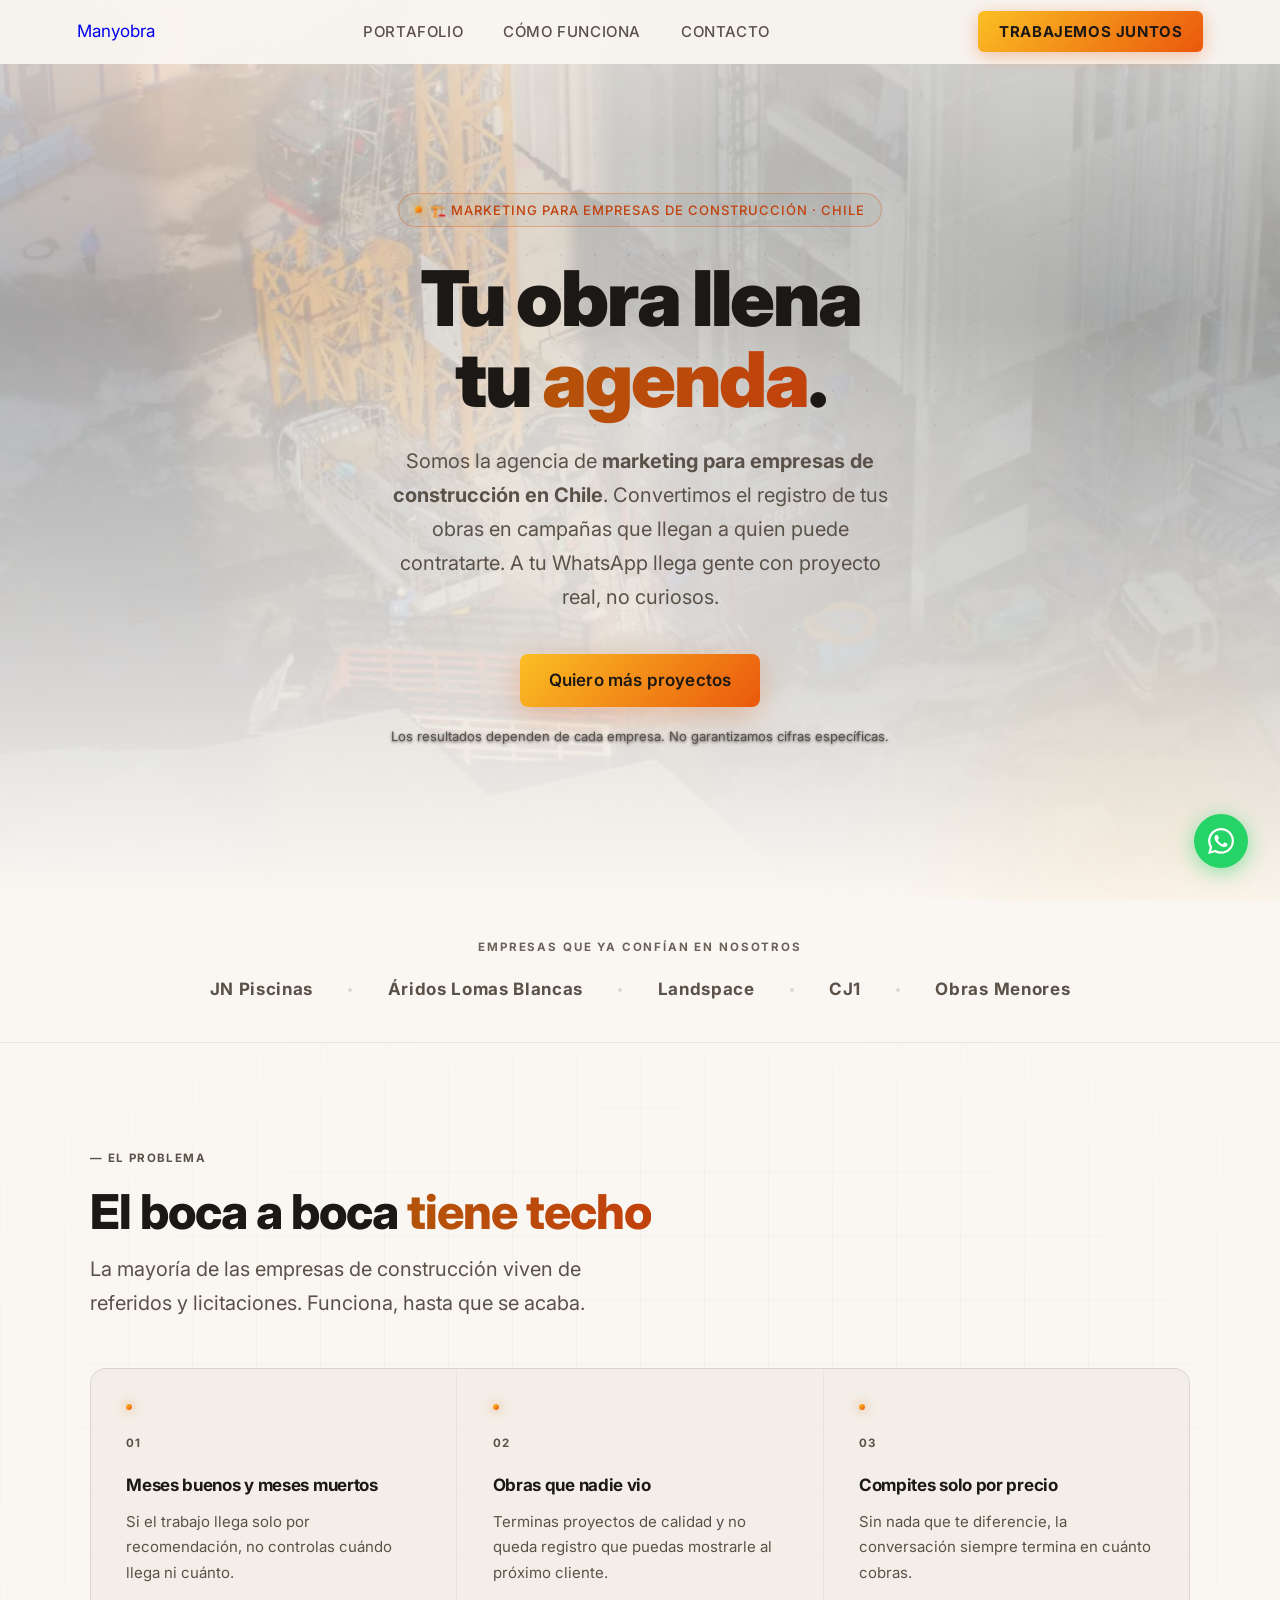
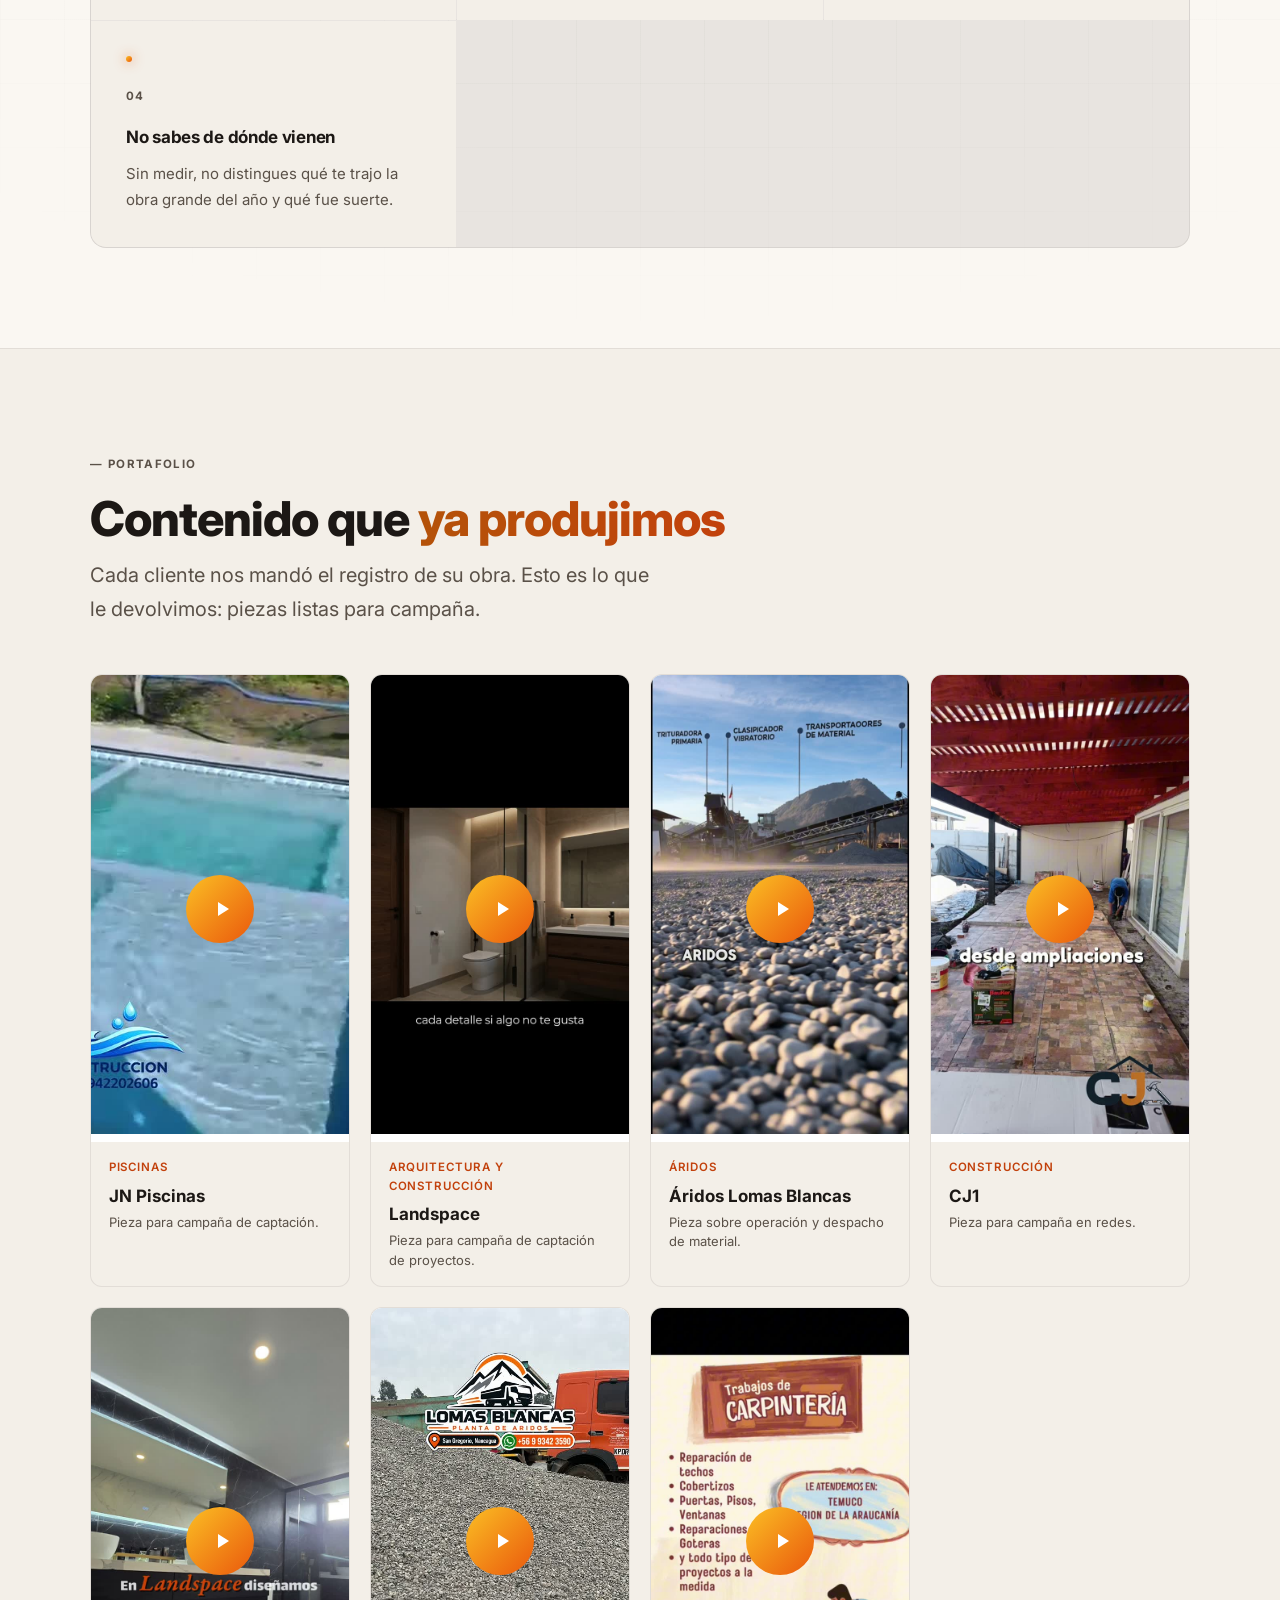
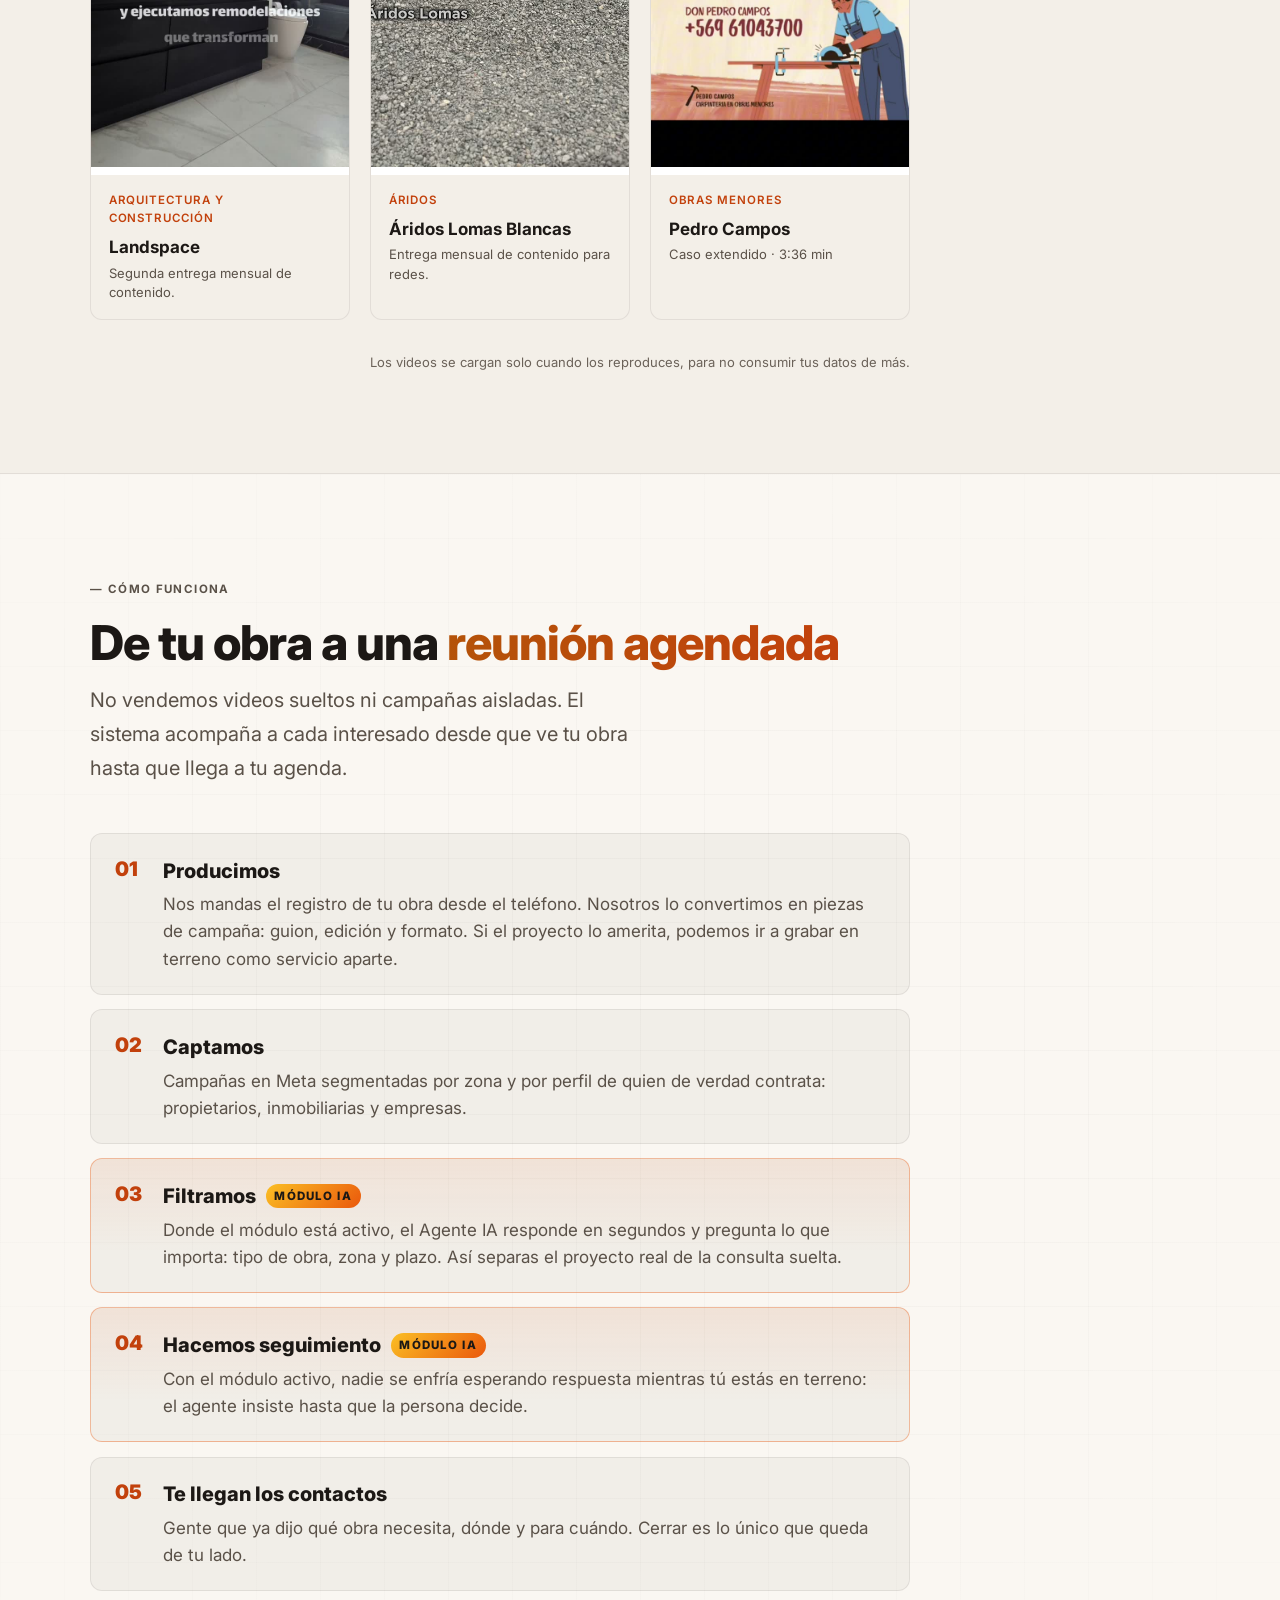
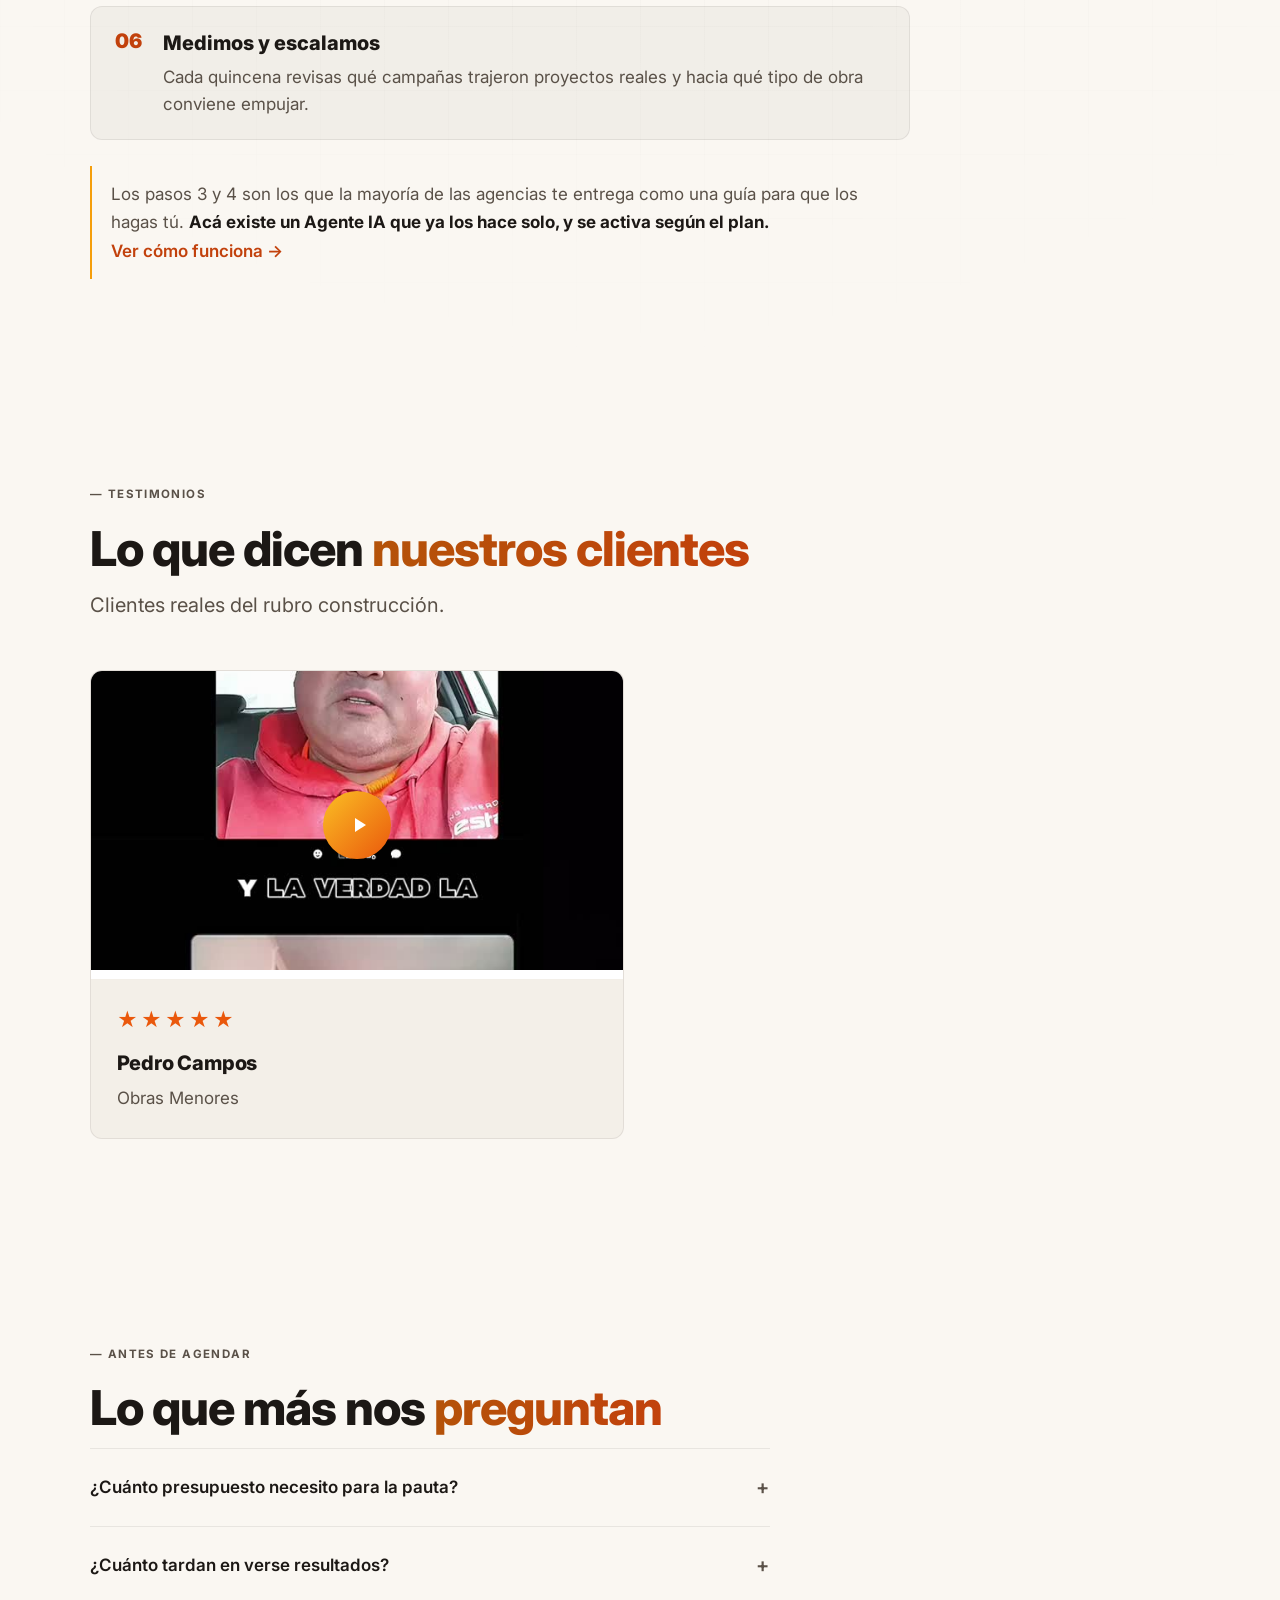
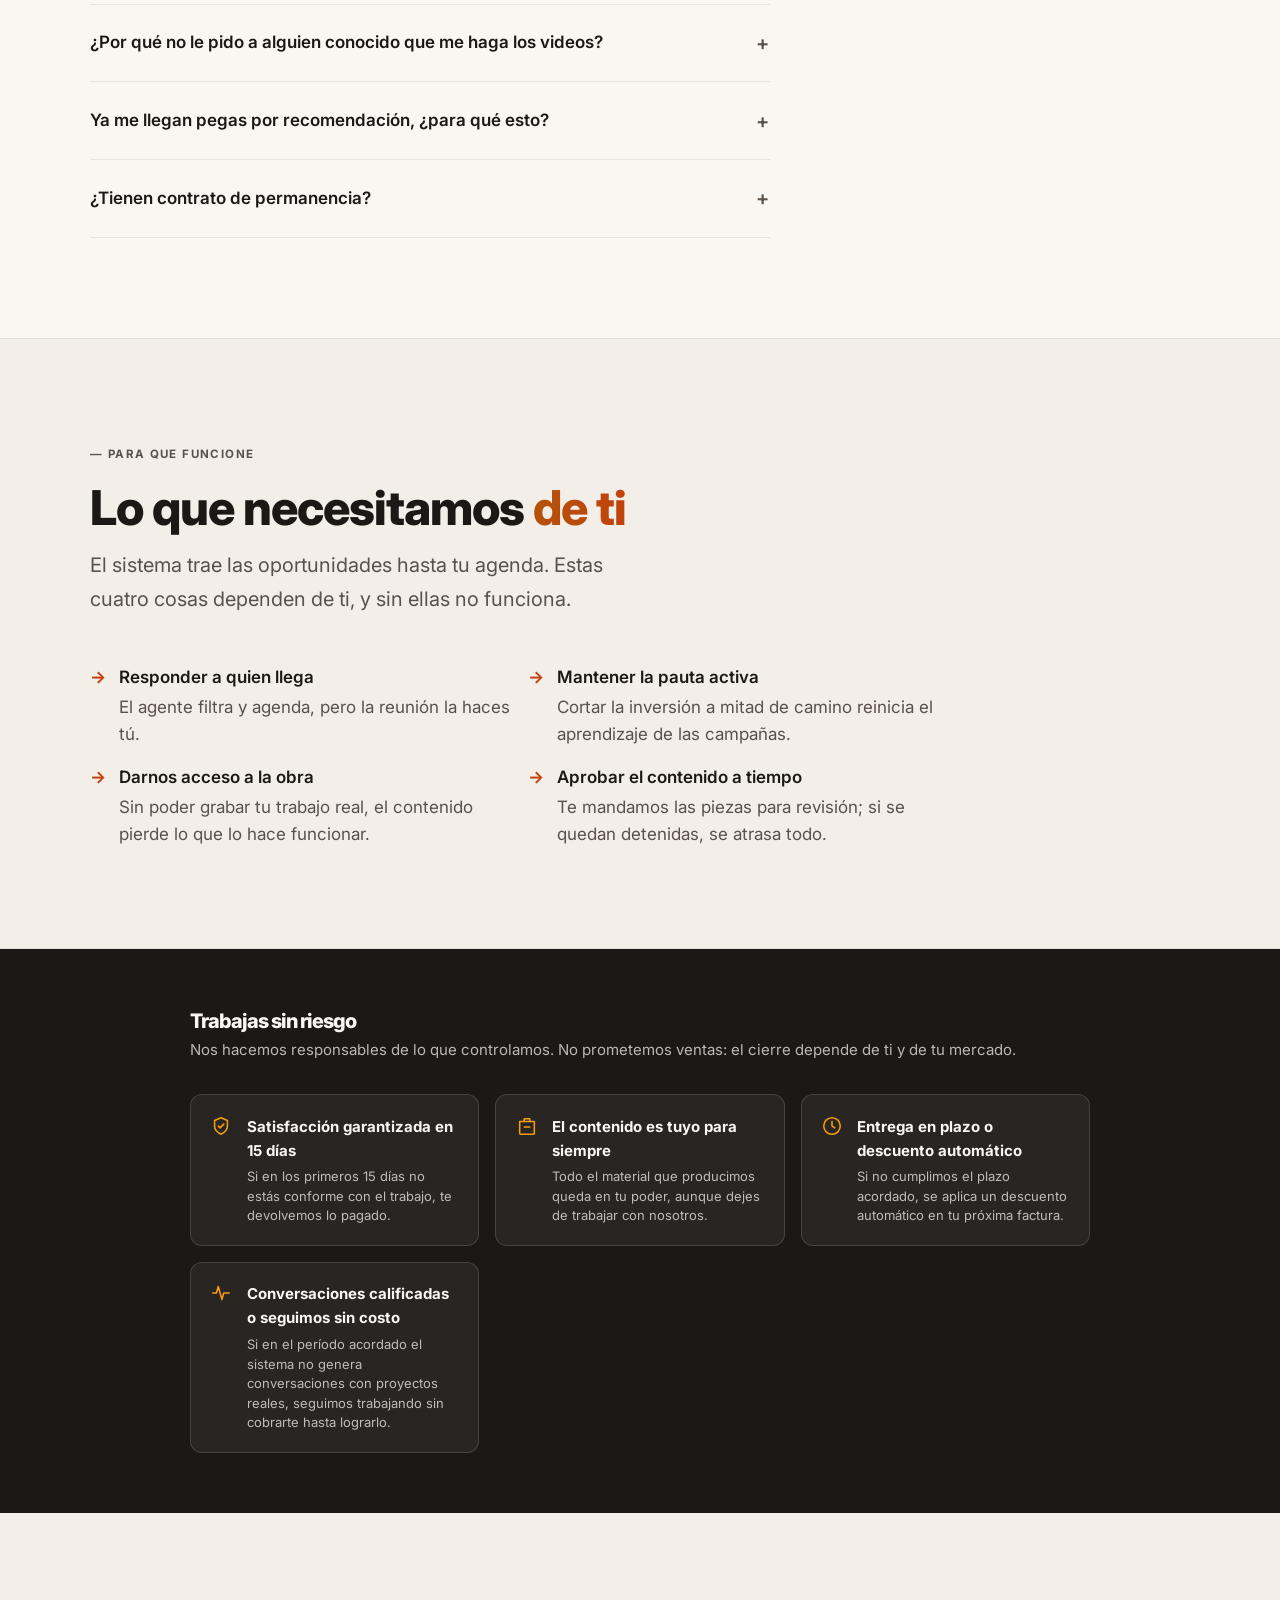
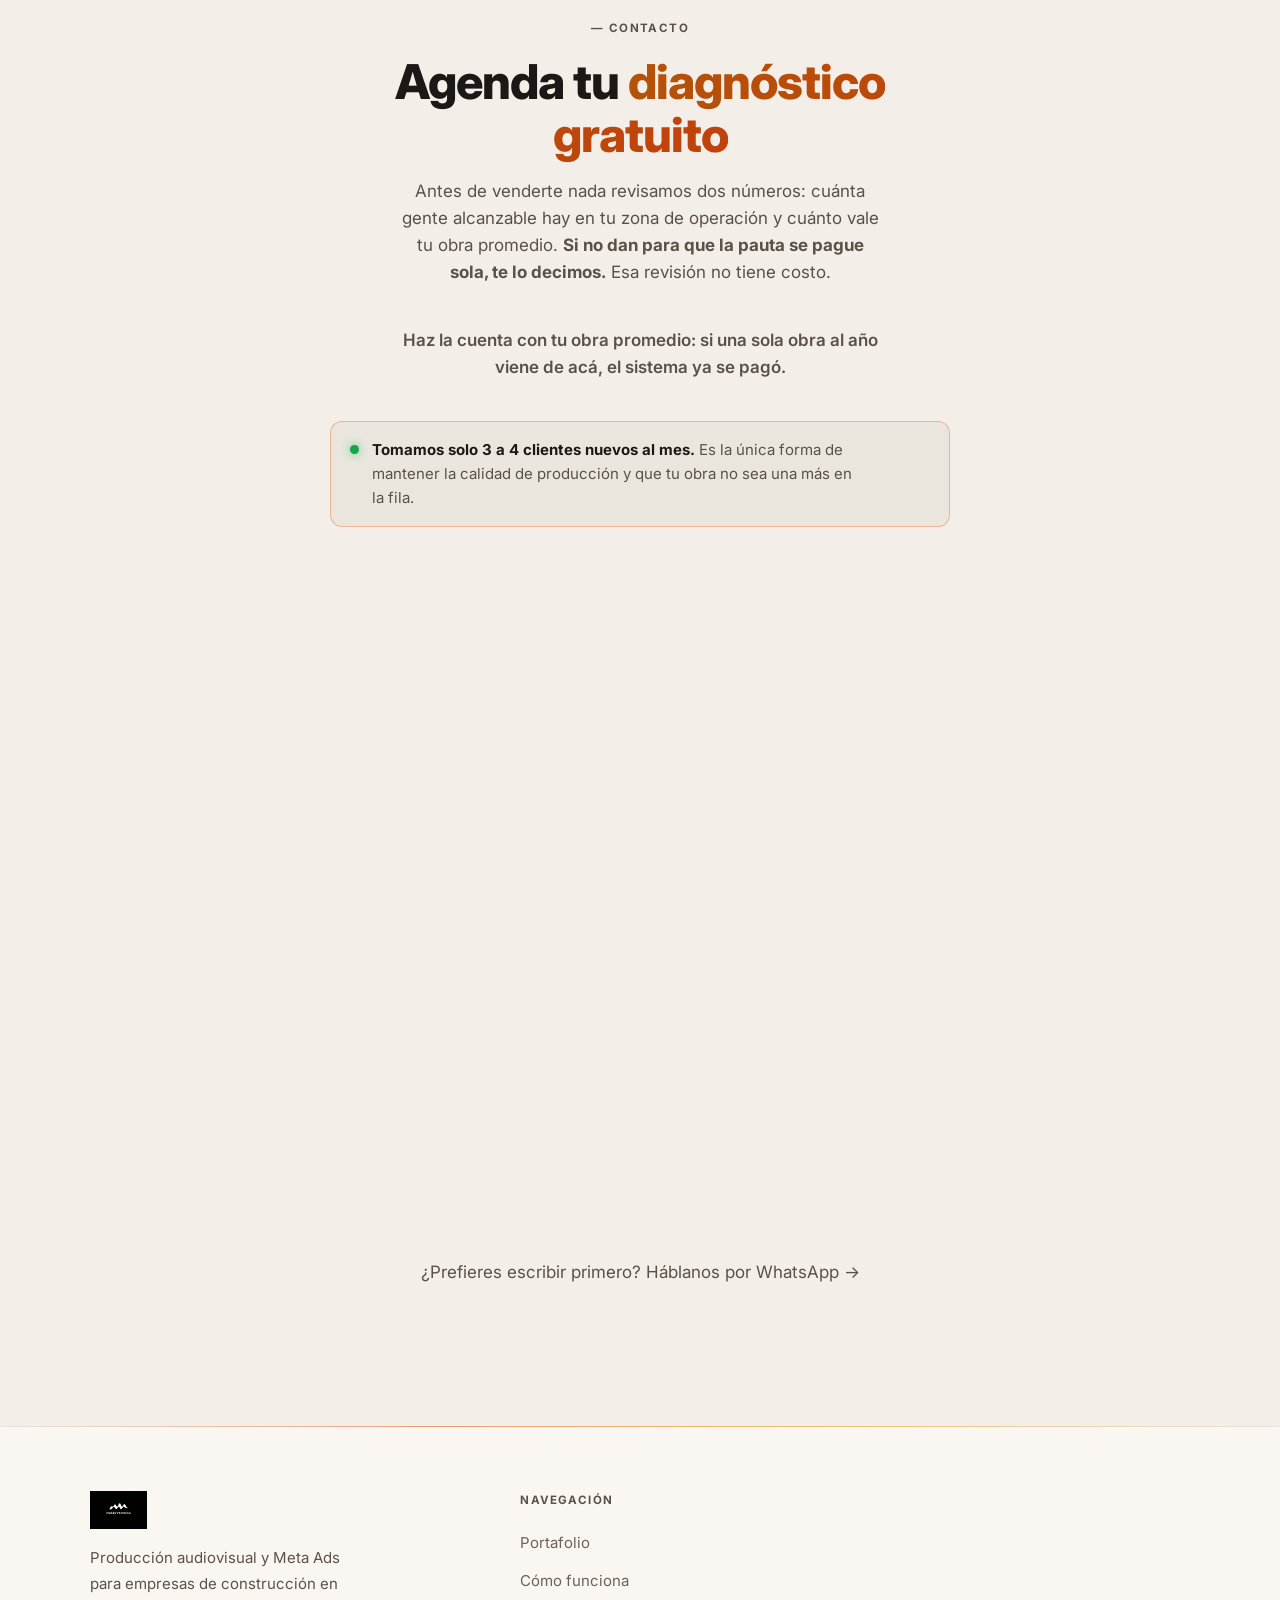
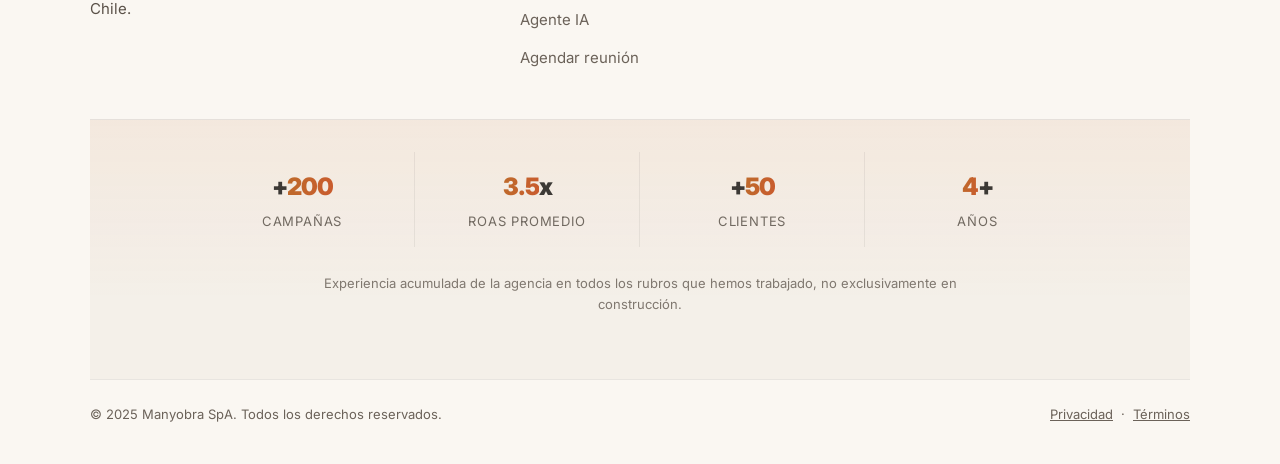
==== commit b50108bf: "Accesibilidad por teclado e imagen OG con la marca nueva Los ocho botones de reproduccion eran <div " ====
--- a/index.html
+++ b/index.html
@@ -257,6 +257,7 @@
       --concrete: #F3EFE8;
       --amber: #F59E0B;
       --orange: #EA580C;
+  --steel: #1E3A5F;
       --t-label: 0.72rem;    /* 11.5px - SOLO mayuscula con tracking */
       --t-xs:    0.8125rem;  /* 13px - notas, legales */
       --t-sm:    0.9375rem;  /* 15px - secundario */
@@ -957,6 +958,23 @@
 .stats-footer .stat-n { font-size: var(--t-xl); }
 .cuenta-obra { max-width: 480px; margin: .9rem auto 0; font-size: var(--t-base);
   color: var(--ink); font-weight: 600; }
+
+/* ── Accesibilidad ── */
+/* Los botones de play eran <div onclick>: sin foco, sin Enter, invisibles
+   para un lector de pantalla. Ahora son <button> y necesitan reset visual. */
+button.video-play { border: 0; background: none; padding: 0; font: inherit; cursor: pointer; }
+.link-legal { border: 0; background: none; padding: 0; font: inherit; cursor: pointer;
+  color: inherit; text-decoration: underline; }
+
+/* Habia una sola regla :focus en 398. Quien navega con teclado no veia donde estaba. */
+a:focus-visible, button:focus-visible, summary:focus-visible,
+input:focus-visible, select:focus-visible, textarea:focus-visible, [tabindex]:focus-visible {
+  outline: 3px solid var(--steel, #1E3A5F);
+  outline-offset: 3px;
+  border-radius: 4px;
+}
+/* Sobre la seccion oscura y sobre video el acero no se ve: se usa el ambar */
+.guarantee-strip :focus-visible, .video-wrap :focus-visible { outline-color: var(--amber, #F59E0B); }
 </style>
   <link rel="icon" href="/favicon.svg" type="image/svg+xml" />
   <link rel="apple-touch-icon" href="/apple-touch-icon.png" />
@@ -1043,9 +1061,9 @@
       <div class="video-card">
         <div class="video-wrap">
           <video src="/testimonios/reels/jn-piscinas.mp4" data-poster="/testimonios/reels/jn-piscinas.jpg" preload="none" playsinline></video>
-          <div class="video-play" onclick="playVideo(this)">
+          <button type="button" class="video-play" onclick="playVideo(this)" aria-label="Reproducir video">
             <div class="play-btn"><svg viewBox="0 0 24 24"><path d="M8 5v14l11-7z"/></svg></div>
-          </div>
+          </button>
         </div>
         <div class="video-info">
           <div class="reel-rubro">Piscinas</div>
@@ -1057,9 +1075,9 @@
       <div class="video-card">
         <div class="video-wrap">
           <video src="/testimonios/reels/landspace-1.mp4" data-poster="/testimonios/reels/landspace-1.jpg" preload="none" playsinline></video>
-          <div class="video-play" onclick="playVideo(this)">
+          <button type="button" class="video-play" onclick="playVideo(this)" aria-label="Reproducir video">
             <div class="play-btn"><svg viewBox="0 0 24 24"><path d="M8 5v14l11-7z"/></svg></div>
-          </div>
+          </button>
         </div>
         <div class="video-info">
           <div class="reel-rubro">Arquitectura y construcción</div>
@@ -1071,9 +1089,9 @@
       <div class="video-card">
         <div class="video-wrap">
           <video src="/testimonios/reels/aridos-lomas.mp4" data-poster="/testimonios/reels/aridos-lomas.jpg" preload="none" playsinline></video>
-          <div class="video-play" onclick="playVideo(this)">
+          <button type="button" class="video-play" onclick="playVideo(this)" aria-label="Reproducir video">
             <div class="play-btn"><svg viewBox="0 0 24 24"><path d="M8 5v14l11-7z"/></svg></div>
-          </div>
+          </button>
         </div>
         <div class="video-info">
           <div class="reel-rubro">Áridos</div>
@@ -1085,9 +1103,9 @@
       <div class="video-card">
         <div class="video-wrap">
           <video src="/testimonios/reels/cj1.mp4" data-poster="/testimonios/reels/cj1.jpg" preload="none" playsinline></video>
-          <div class="video-play" onclick="playVideo(this)">
+          <button type="button" class="video-play" onclick="playVideo(this)" aria-label="Reproducir video">
             <div class="play-btn"><svg viewBox="0 0 24 24"><path d="M8 5v14l11-7z"/></svg></div>
-          </div>
+          </button>
         </div>
         <div class="video-info">
           <div class="reel-rubro">Construcción</div>
@@ -1099,9 +1117,9 @@
       <div class="video-card">
         <div class="video-wrap">
           <video src="/testimonios/reels/landspace-2.mp4" data-poster="/testimonios/reels/landspace-2.jpg" preload="none" playsinline></video>
-          <div class="video-play" onclick="playVideo(this)">
+          <button type="button" class="video-play" onclick="playVideo(this)" aria-label="Reproducir video">
             <div class="play-btn"><svg viewBox="0 0 24 24"><path d="M8 5v14l11-7z"/></svg></div>
-          </div>
+          </button>
         </div>
         <div class="video-info">
           <div class="reel-rubro">Arquitectura y construcción</div>
@@ -1113,9 +1131,9 @@
       <div class="video-card">
         <div class="video-wrap">
           <video src="/testimonios/reels/aridos-agosto.mp4" data-poster="/testimonios/reels/aridos-agosto.jpg" preload="none" playsinline></video>
-          <div class="video-play" onclick="playVideo(this)">
+          <button type="button" class="video-play" onclick="playVideo(this)" aria-label="Reproducir video">
             <div class="play-btn"><svg viewBox="0 0 24 24"><path d="M8 5v14l11-7z"/></svg></div>
-          </div>
+          </button>
         </div>
         <div class="video-info">
           <div class="reel-rubro">Áridos</div>
@@ -1127,9 +1145,9 @@
       <div class="video-card">
         <div class="video-wrap">
           <video src="/testimonios/reels/pedro-campos.mp4" data-poster="/testimonios/reels/pedro-campos.jpg" preload="none" playsinline></video>
-          <div class="video-play" onclick="playVideo(this)">
+          <button type="button" class="video-play" onclick="playVideo(this)" aria-label="Reproducir video">
             <div class="play-btn"><svg viewBox="0 0 24 24"><path d="M8 5v14l11-7z"/></svg></div>
-          </div>
+          </button>
         </div>
         <div class="video-info">
           <div class="reel-rubro">Obras Menores</div>
@@ -1214,9 +1232,9 @@
       <div class="video-card">
         <div class="video-wrap">
           <video src="/testimonios/reels/testimonio-pedro.mp4" data-poster="/testimonios/reels/testimonio-pedro.jpg" preload="none" playsinline></video>
-          <div class="video-play" onclick="playVideo(this)">
+          <button type="button" class="video-play" onclick="playVideo(this)" aria-label="Reproducir video">
             <div class="play-btn"><svg viewBox="0 0 24 24"><path d="M8 5v14l11-7z"/></svg></div>
-          </div>
+          </button>
         </div>
         <div class="video-info">
           <div class="stars"><span>★</span><span>★</span><span>★</span><span>★</span><span>★</span></div>
@@ -1351,7 +1369,7 @@
 </div>
     <div class="footer-bottom">
       <p>© 2025 Manyobra SpA. Todos los derechos reservados.</p>
-      <p><a href="#" onclick="openPrivacy(event)">Privacidad</a> &nbsp;·&nbsp; <a href="#" onclick="openTerms(event)">Términos</a></p>
+      <p><button type="button" class="link-legal" onclick="openPrivacy(event)">Privacidad</button> &nbsp;·&nbsp; <button type="button" class="link-legal" onclick="openTerms(event)">Términos</button></p>
     </div>
   </div>
 </footer>
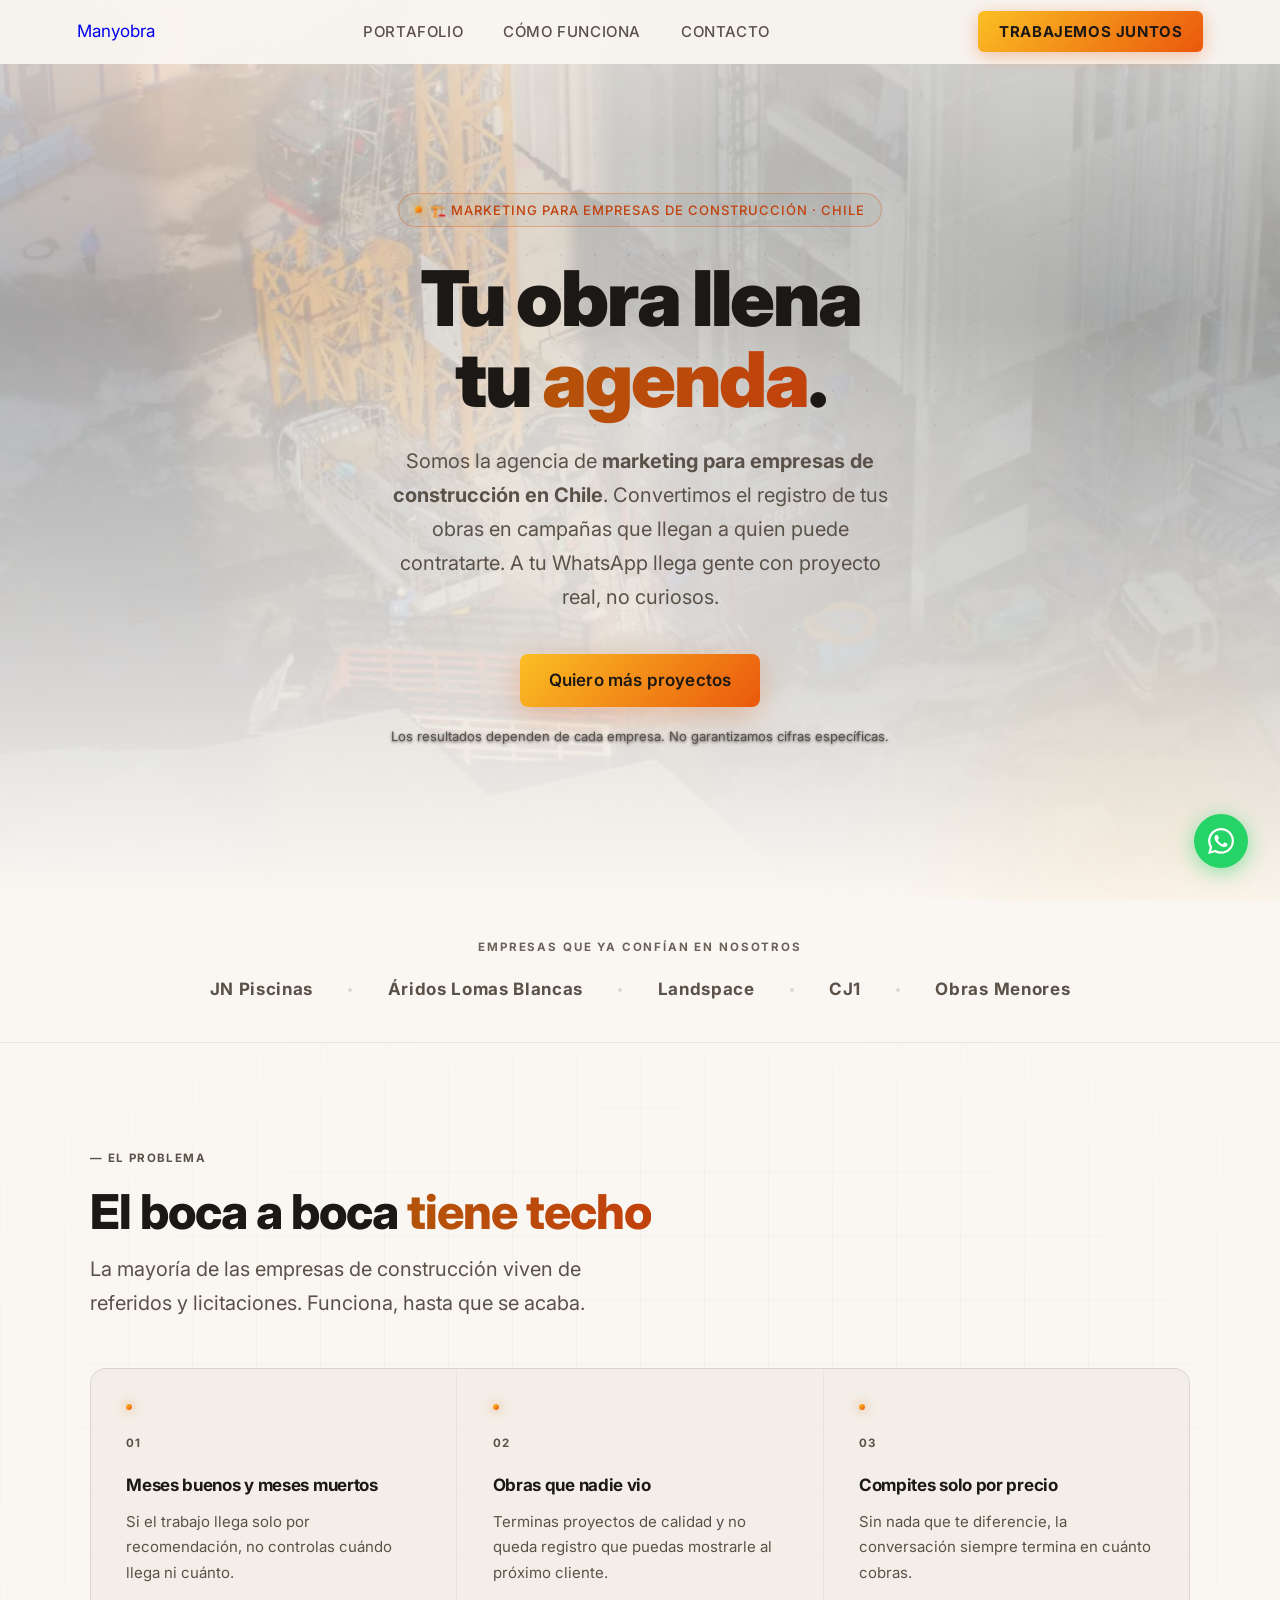
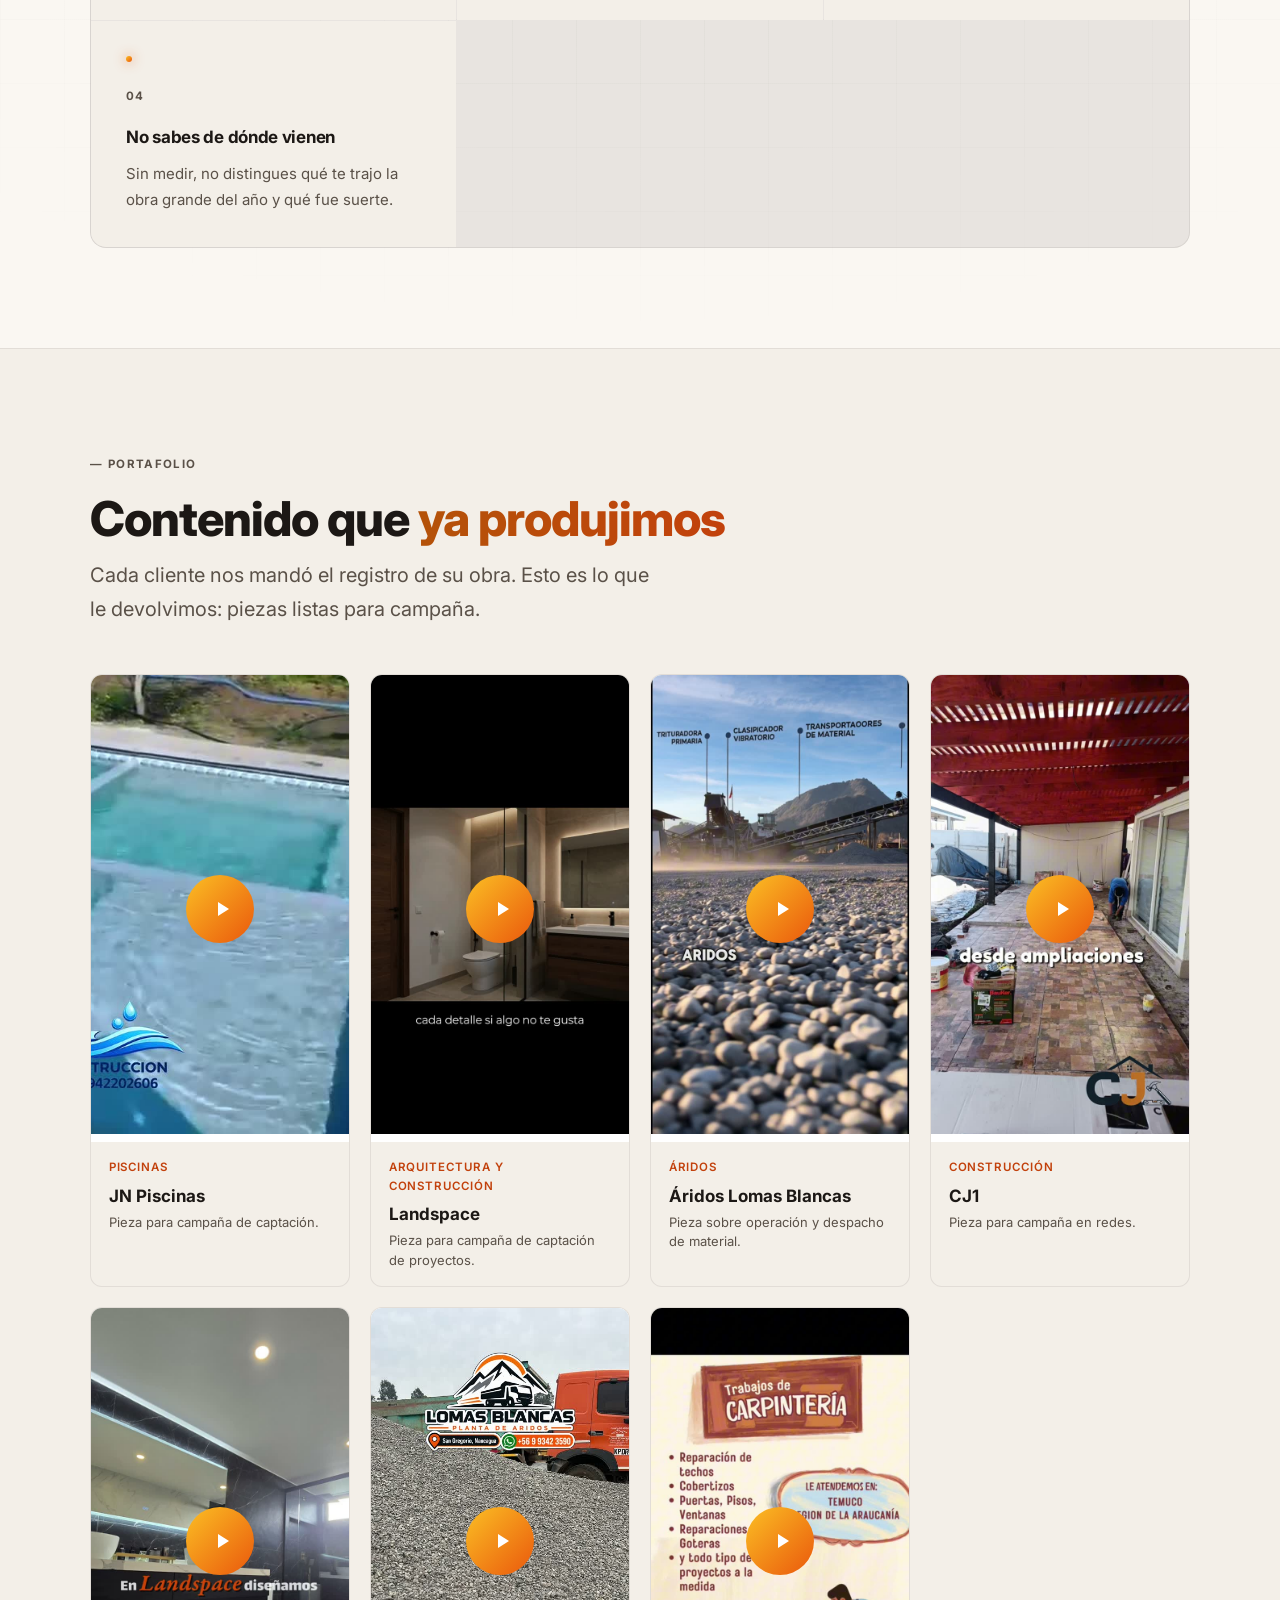
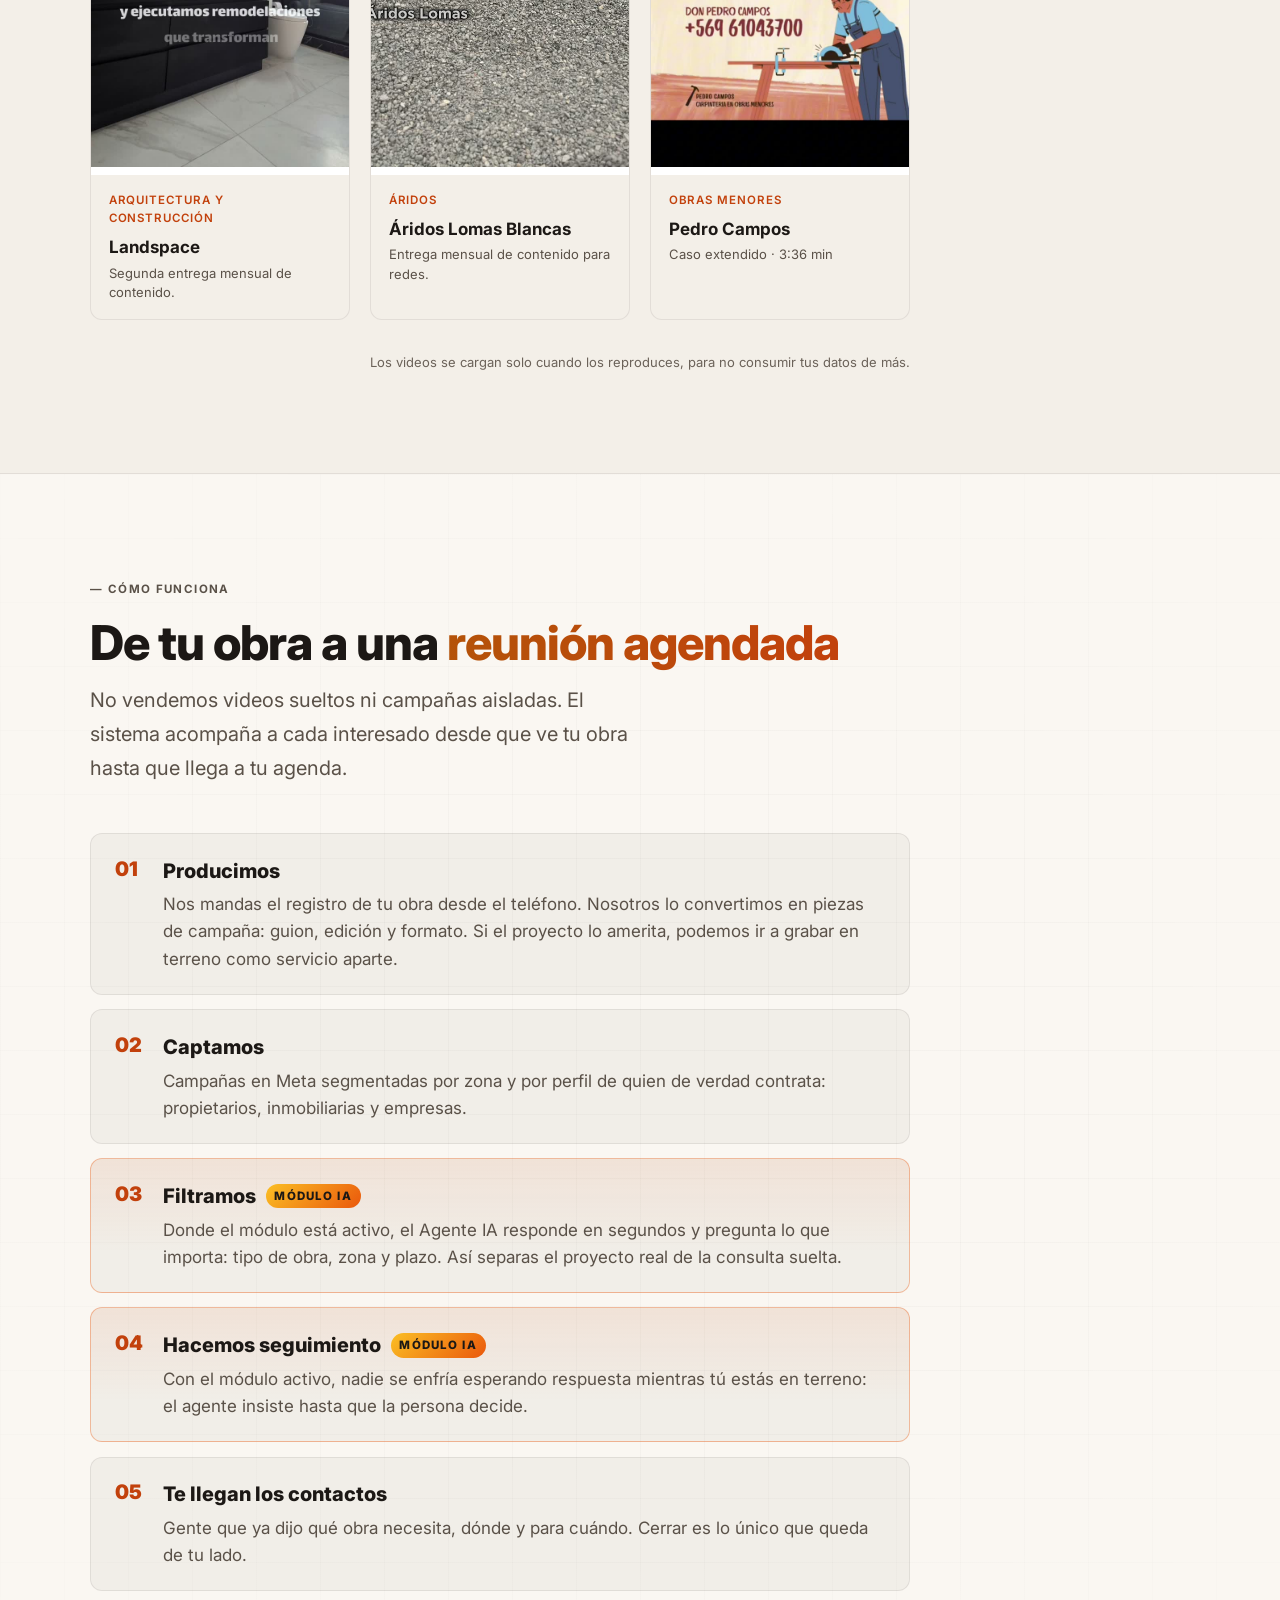
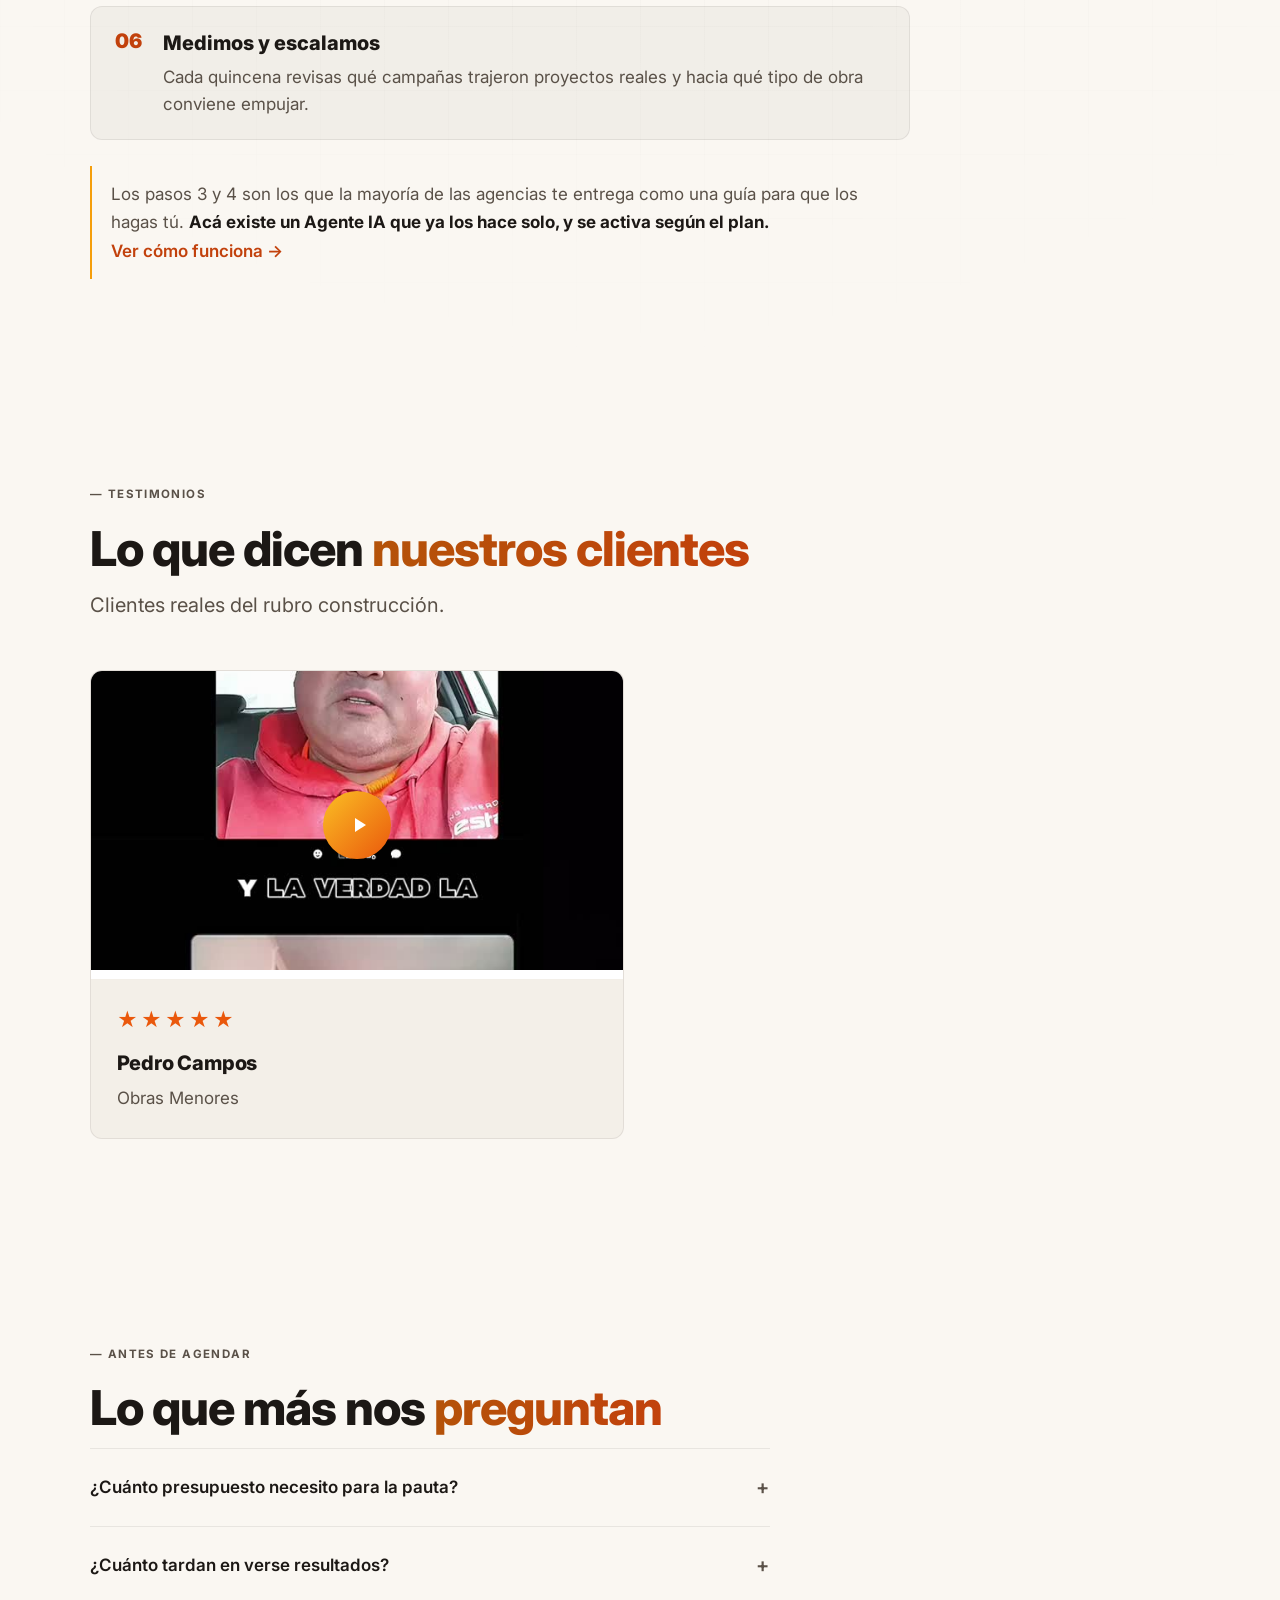
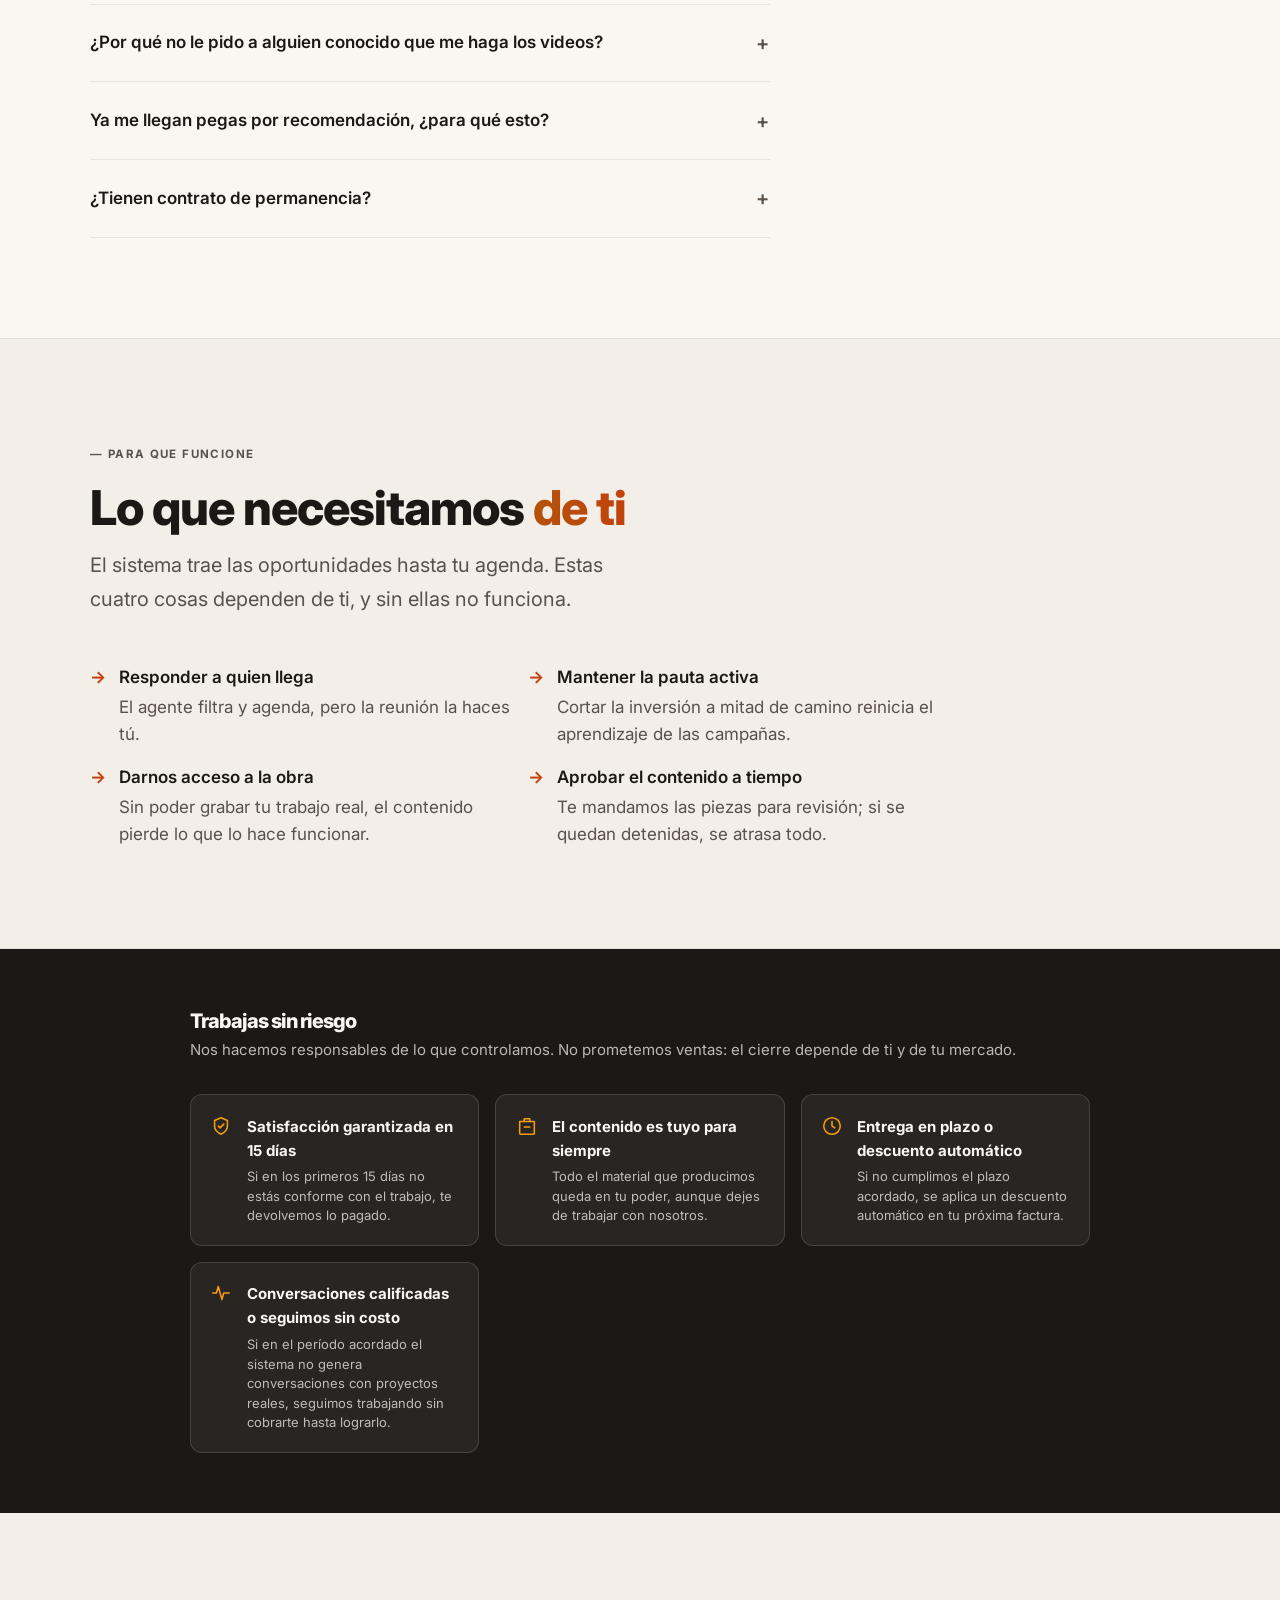
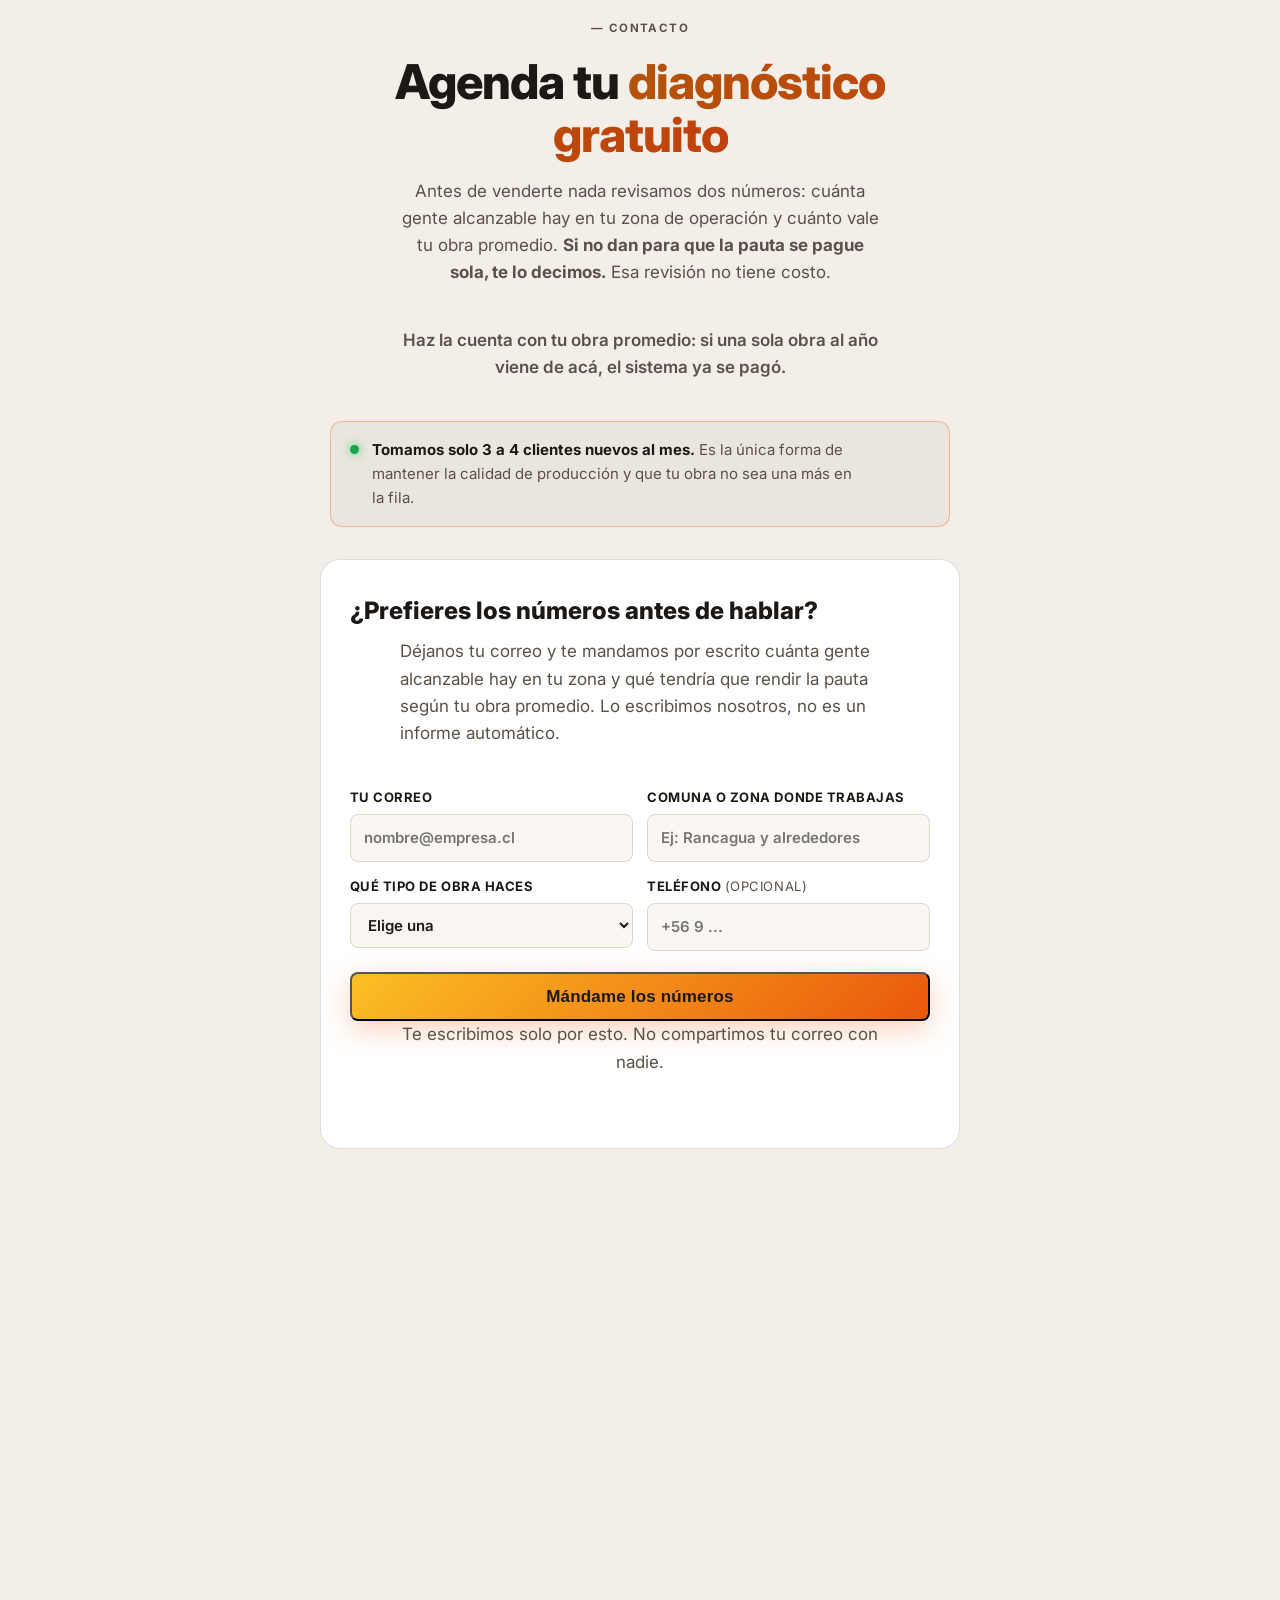
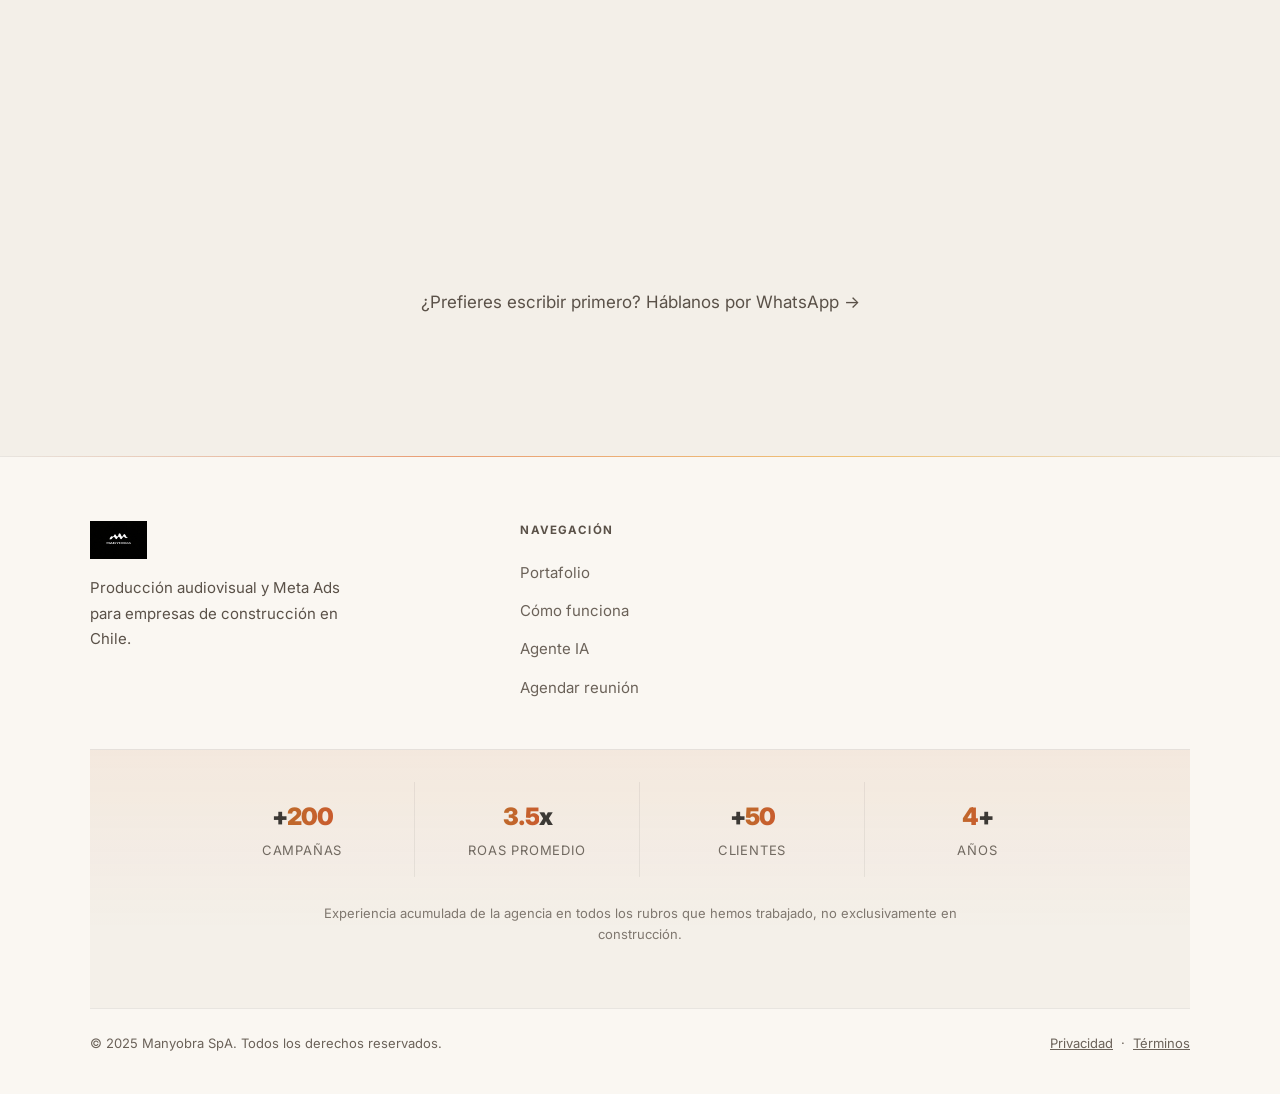
==== commit 33a1440b: "Formulario de diagnostico por escrito Toda la pagina empujaba a una sola accion: agendar una videoll" ====
--- a/index.html
+++ b/index.html
@@ -975,6 +975,28 @@
 }
 /* Sobre la seccion oscura y sobre video el acero no se ve: se usa el ambar */
 .guarantee-strip :focus-visible, .video-wrap :focus-visible { outline-color: var(--amber, #F59E0B); }
+
+/* ── Diagnóstico por escrito ── */
+.diag-box { max-width: 640px; margin: 0 auto 2.5rem; padding: 2rem 1.8rem;
+  background: var(--grey2); border: 1px solid var(--border2);
+  border-radius: var(--radius-lg); text-align: left; }
+.diag-box h3 { font-size: var(--t-xl); font-weight: 800; margin-bottom: .5rem; }
+.diag-sub { font-size: var(--t-sm); color: var(--muted); line-height: 1.6; margin-bottom: 1.4rem; }
+.diag-fila { display: grid; grid-template-columns: 1fr 1fr; gap: .9rem; margin-bottom: .9rem; }
+.diag-campo { display: flex; flex-direction: column; gap: .35rem; }
+.diag-campo span { font-size: var(--t-xs); font-weight: 700; color: var(--ink); }
+.diag-campo em { font-style: normal; font-weight: 400; color: var(--muted); }
+.diag-campo input, .diag-campo select {
+  padding: .7rem .8rem; border-radius: 8px; font: inherit; font-size: var(--t-sm);
+  background: var(--bone); color: var(--ink); border: 1px solid var(--grey4); }
+.diag-form .btn { width: 100%; justify-content: center; margin-top: .4rem; }
+.diag-legal { font-size: var(--t-xs); color: var(--muted); text-align: center; margin-top: .8rem; }
+/* Trampa para bots: fuera de pantalla, no display:none (algunos bots lo detectan) */
+.trampa { position: absolute; left: -9999px; width: 1px; height: 1px; overflow: hidden; }
+.diag-aviso { margin-top: 1rem; padding: .85rem 1rem; border-radius: 8px; font-size: var(--t-sm); }
+.diag-aviso.ok    { background: rgba(22,163,74,.10); border: 1px solid rgba(22,163,74,.35); color: #15803D; }
+.diag-aviso.error { background: rgba(234,88,12,.10); border: 1px solid var(--accent-brd); color: #9A3412; }
+@media (max-width: 640px) { .diag-fila { grid-template-columns: 1fr; } }
 </style>
   <link rel="icon" href="/favicon.svg" type="image/svg+xml" />
   <link rel="apple-touch-icon" href="/apple-touch-icon.png" />
@@ -1326,6 +1348,42 @@
       <span class="cupos-dot"></span>
       <p><strong>Tomamos solo 3 a 4 clientes nuevos al mes.</strong> Es la única forma de mantener la calidad de producción y que tu obra no sea una más en la fila.</p>
     </div>
+
+    <!-- Escalon intermedio: quien no esta listo para una videollamada
+         deja su correo y recibe por escrito los dos numeros. Sin esto,
+         el unico camino era agendar, y quien no agendaba se perdia. -->
+    <div class="diag-box">
+      <h3>¿Prefieres los números antes de hablar?</h3>
+      <p class="diag-sub">Déjanos tu correo y te mandamos por escrito cuánta gente alcanzable hay en tu zona y qué tendría que rendir la pauta según tu obra promedio. Lo escribimos nosotros, no es un informe automático.</p>
+      <form class="diag-form" method="post" action="/wp-admin/admin-post.php">
+        <input type="hidden" name="action" value="manyobra_diagnostico" />
+        <p class="trampa" aria-hidden="true"><label>No rellenar<input type="text" name="sitio_web" tabindex="-1" autocomplete="off" /></label></p>
+        <div class="diag-fila">
+          <label class="diag-campo"><span>Tu correo</span>
+            <input type="email" name="email" required placeholder="nombre@empresa.cl" autocomplete="email" /></label>
+          <label class="diag-campo"><span>Comuna o zona donde trabajas</span>
+            <input type="text" name="zona" required placeholder="Ej: Rancagua y alrededores" /></label>
+        </div>
+        <div class="diag-fila">
+          <label class="diag-campo"><span>Qué tipo de obra haces</span>
+            <select name="obra">
+              <option value="">Elige una</option>
+              <option>Casas y ampliaciones</option>
+              <option>Edificios y obra gruesa</option>
+              <option>Movimiento de tierra o áridos</option>
+              <option>Piscinas</option>
+              <option>Paisajismo y exteriores</option>
+              <option>Otro</option>
+            </select></label>
+          <label class="diag-campo"><span>Teléfono <em>(opcional)</em></span>
+            <input type="tel" name="telefono" placeholder="+56 9 ..." autocomplete="tel" /></label>
+        </div>
+        <button type="submit" class="btn btn-grad">Mándame los números</button>
+        <p class="diag-legal">Te escribimos solo por esto. No compartimos tu correo con nadie.</p>
+      </form>
+      <div class="diag-aviso" id="diagAviso" role="status" hidden></div>
+    </div>
+
     <div class="calendly-wrap">
       <div class="calendly-inline-widget" data-url="https://calendly.com/sebastian-vrique/reunion-manyobra-marketing-1-1?hide_gdpr_banner=1&amp;background_color=111111&amp;text_color=ffffff&amp;primary_color=ffffff" style="min-width:320px;height:700px;"></div>
       <noscript>
@@ -1642,6 +1700,34 @@
     window.addEventListener('load', revisarCercanos);
     revisarCercanos();
   })();
+
+// ── Resultado del formulario de diagnóstico ──
+// El estado viene del servidor en la URL (?diag=ok|error|invalido). El
+// navegador NO decide si se envió: el formulario anterior de este sitio
+// mostraba "Mensaje enviado" sin haber enviado nada, y no se repite.
+(function () {
+  var aviso = document.getElementById('diagAviso');
+  if (!aviso) return;
+  var estado = new URLSearchParams(location.search).get('diag');
+  if (!estado) return;
+
+  var wa = 'https://wa.me/56956747949?text=Hola%20Manyobra%2C%20quiero%20el%20diagn%C3%B3stico';
+  var textos = {
+    ok:       ['ok',    'Listo. Te llegan los números por correo en las próximas horas, escritos a mano.'],
+    invalido: ['error', 'Revisa el correo y la zona: faltó alguno de los dos.'],
+    error:    ['error', 'No pudimos enviarlo. Escríbenos por <a href="' + wa + '" target="_blank" rel="noopener">WhatsApp</a> y lo resolvemos al tiro.']
+  };
+  var t = textos[estado];
+  if (!t) return;
+  aviso.className = 'diag-aviso ' + t[0];
+  aviso.innerHTML = t[1];
+  aviso.hidden = false;
+  if (estado === 'ok' && window.fbq) fbq('track', 'Lead', { content_name: 'Diagnostico escrito' });
+  if (estado === 'ok' && window.gtag) gtag('event', 'Lead', { content_name: 'Diagnostico escrito' });
+  aviso.scrollIntoView({ block: 'center' });
+  history.replaceState(null, '', location.pathname + location.hash);
+})();
+
 </script>
 </body>
 </html>
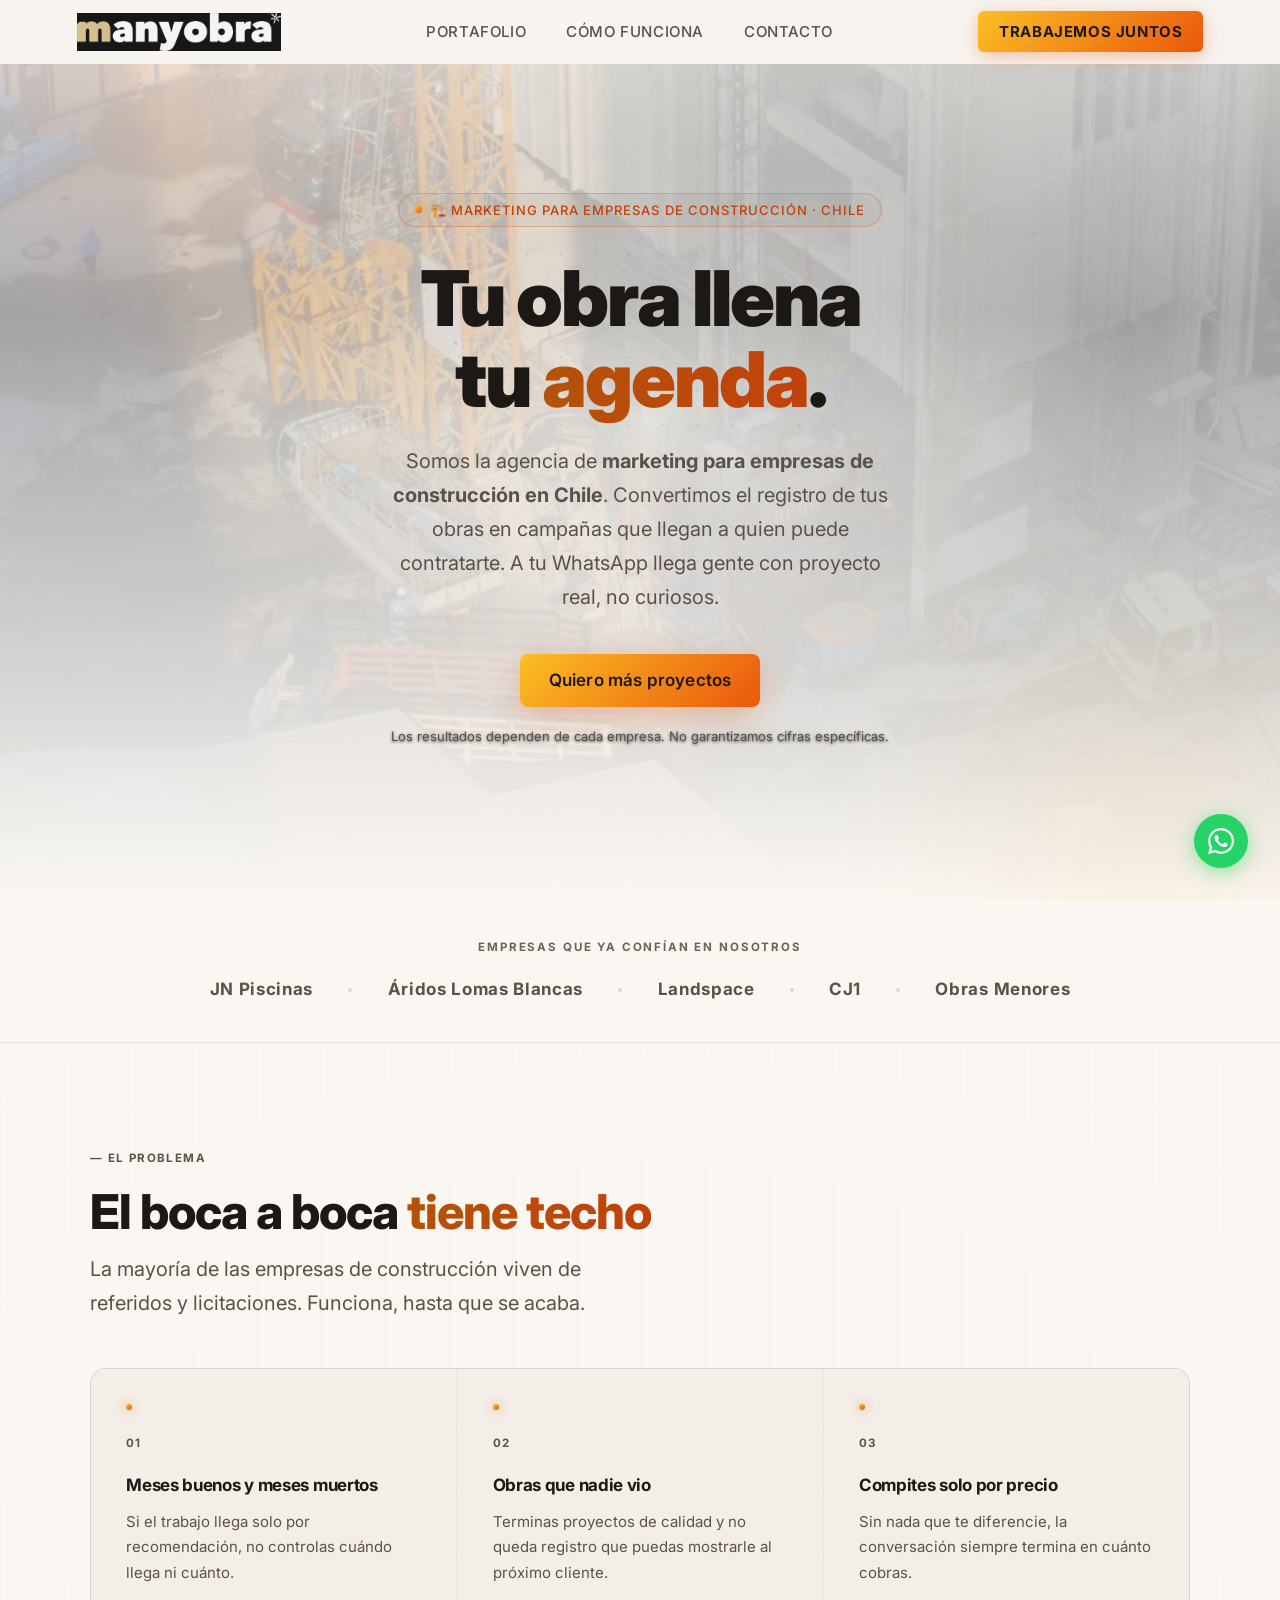
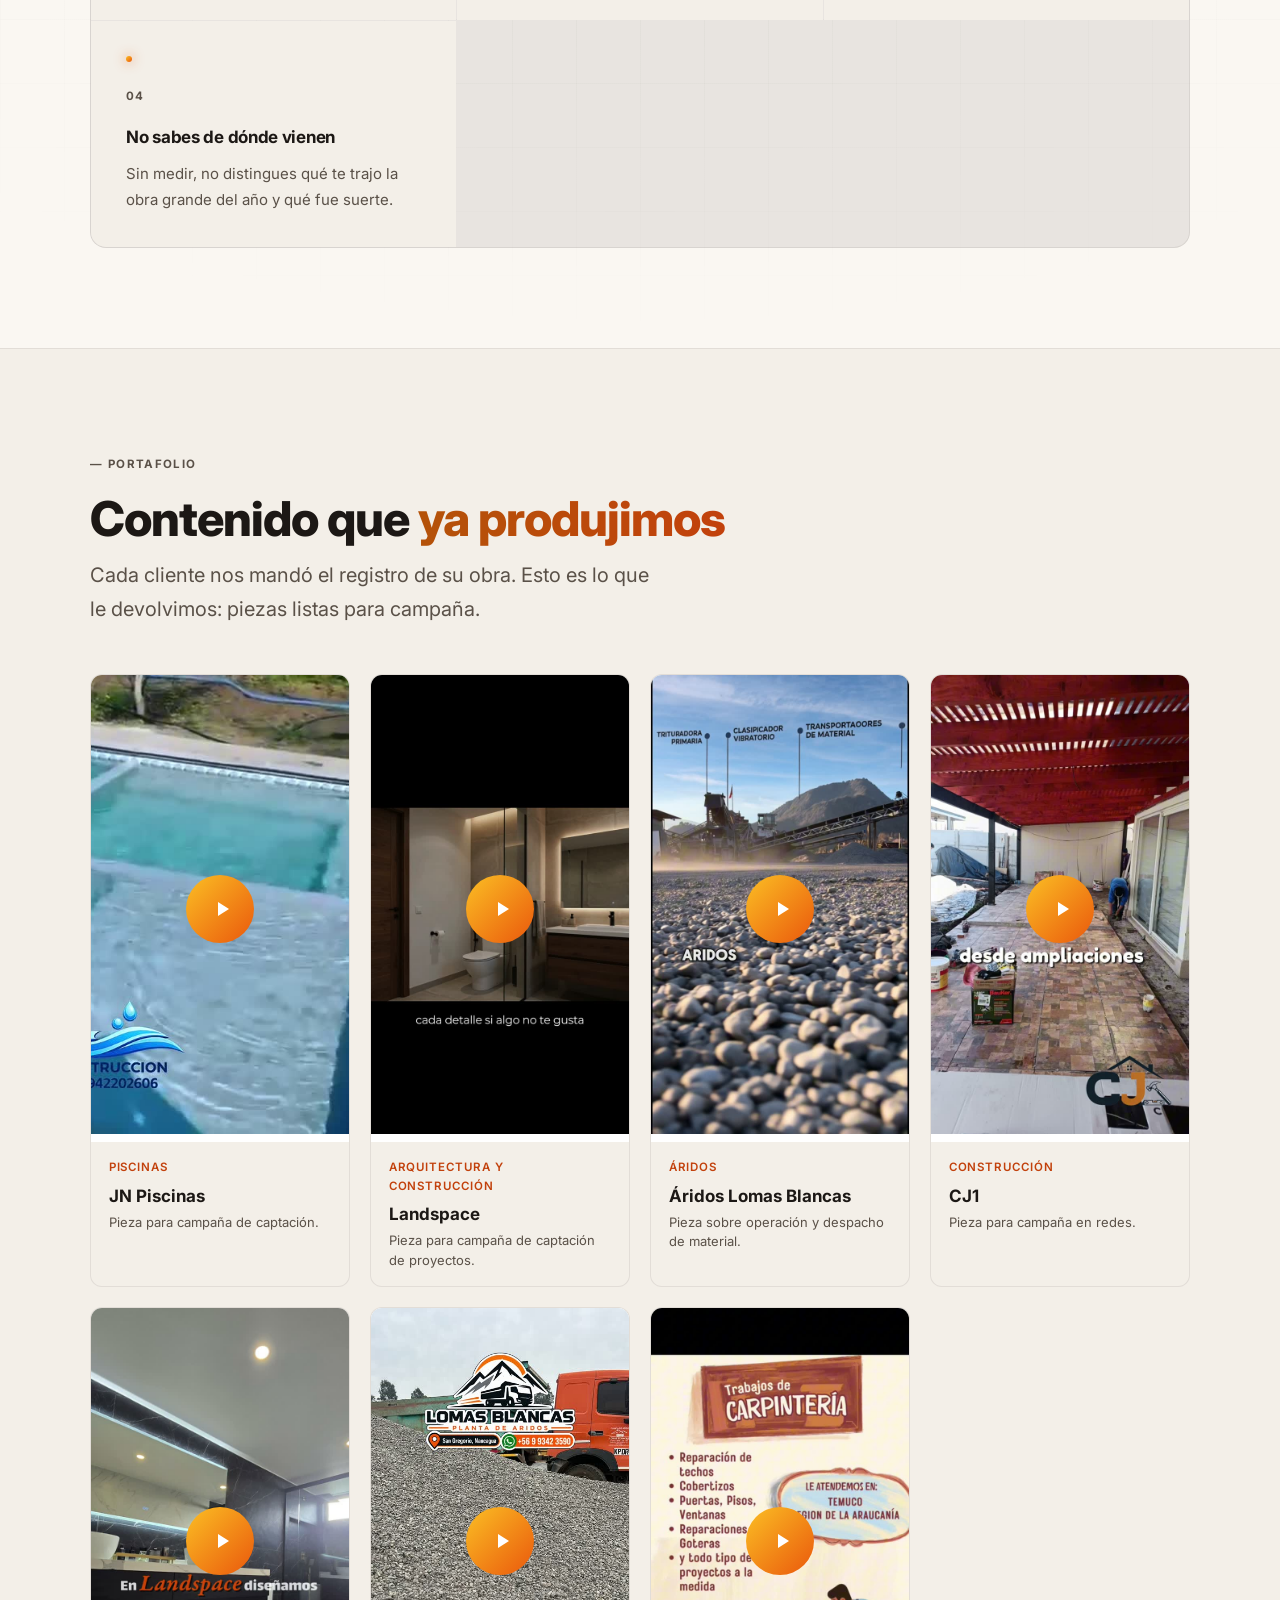
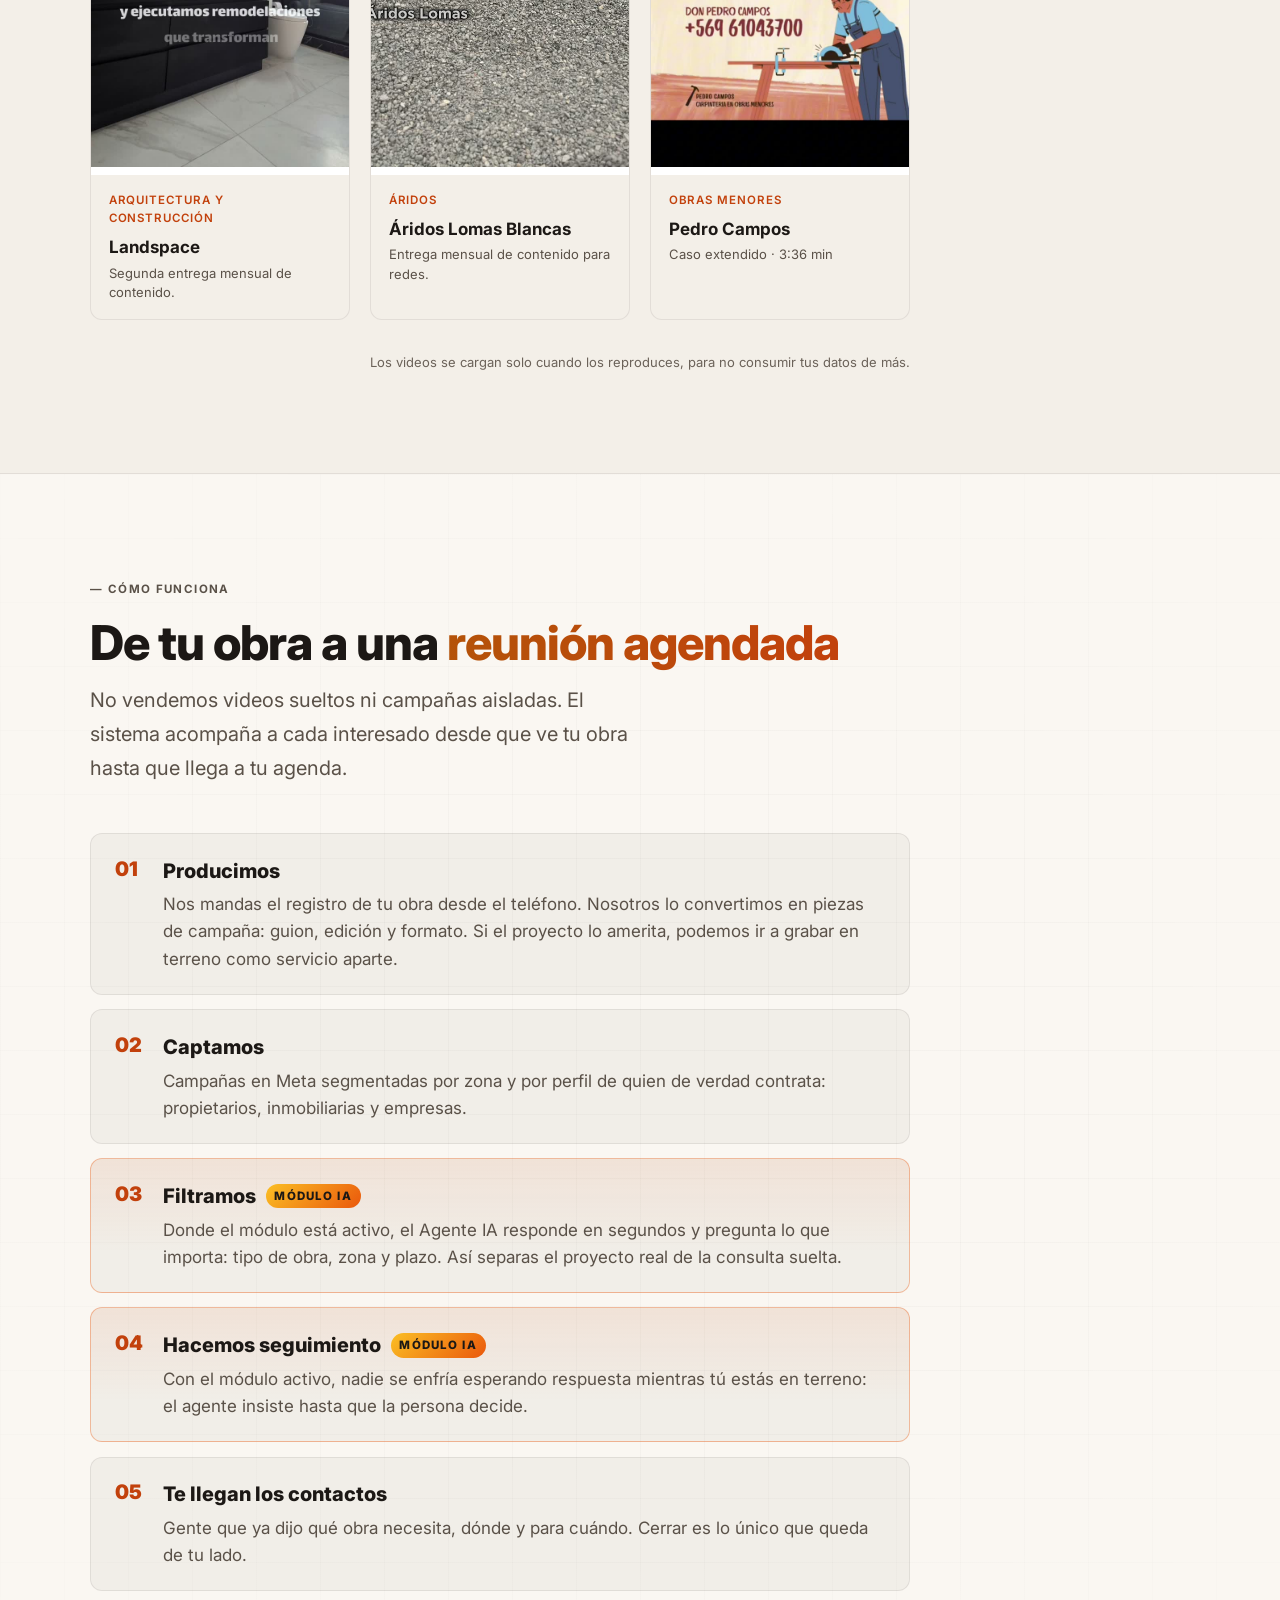
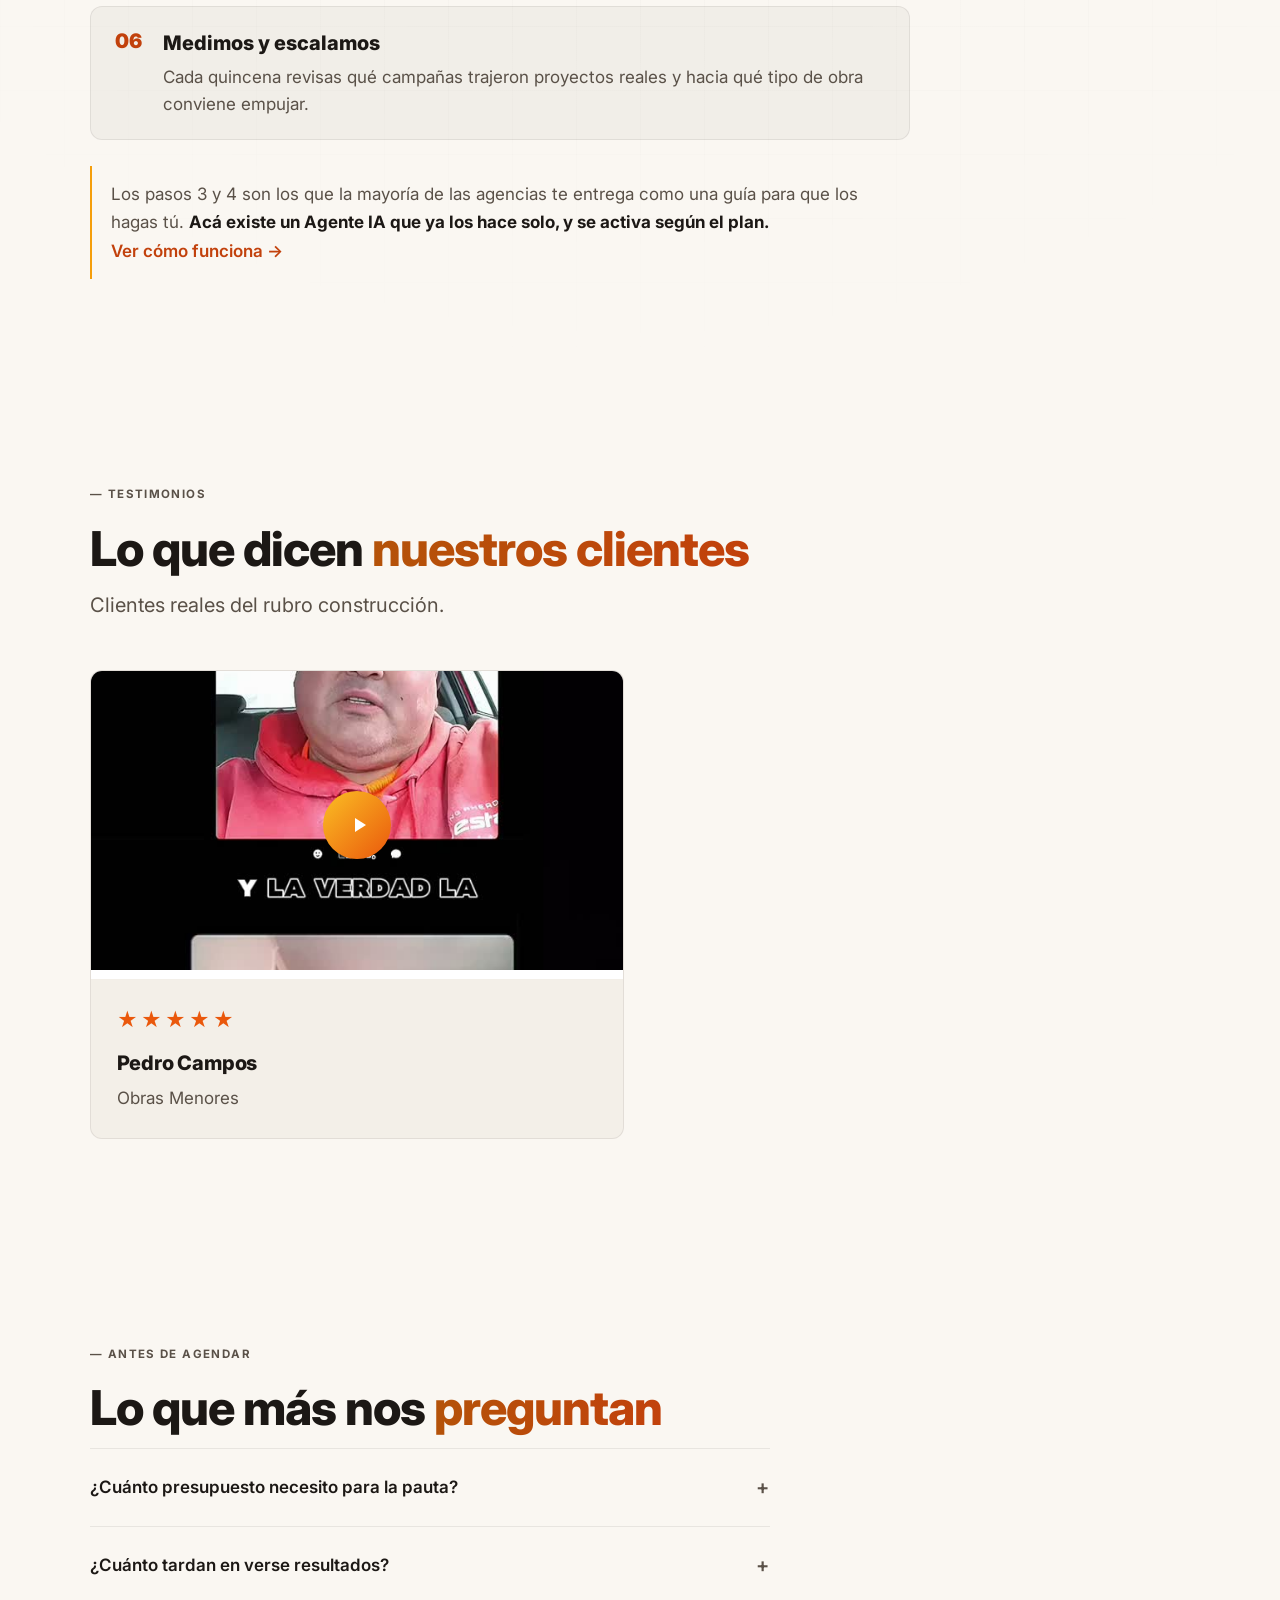
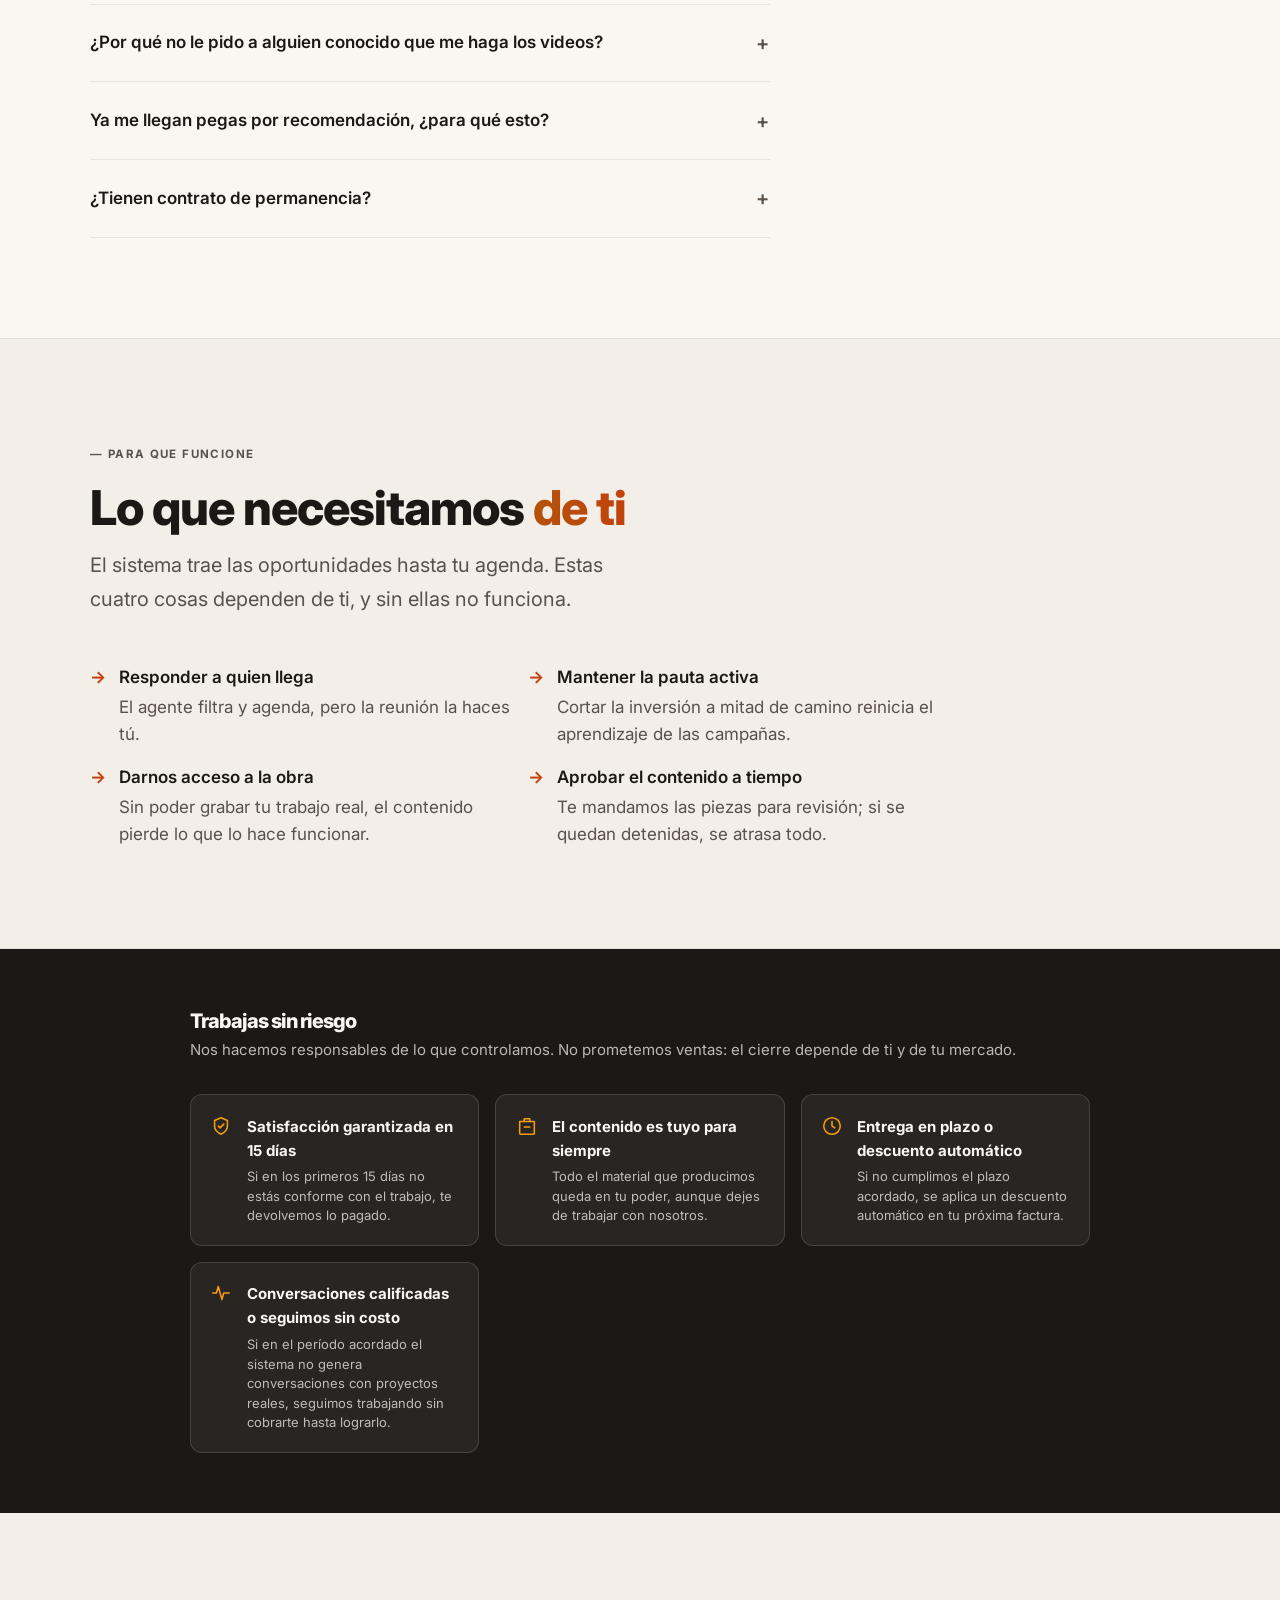
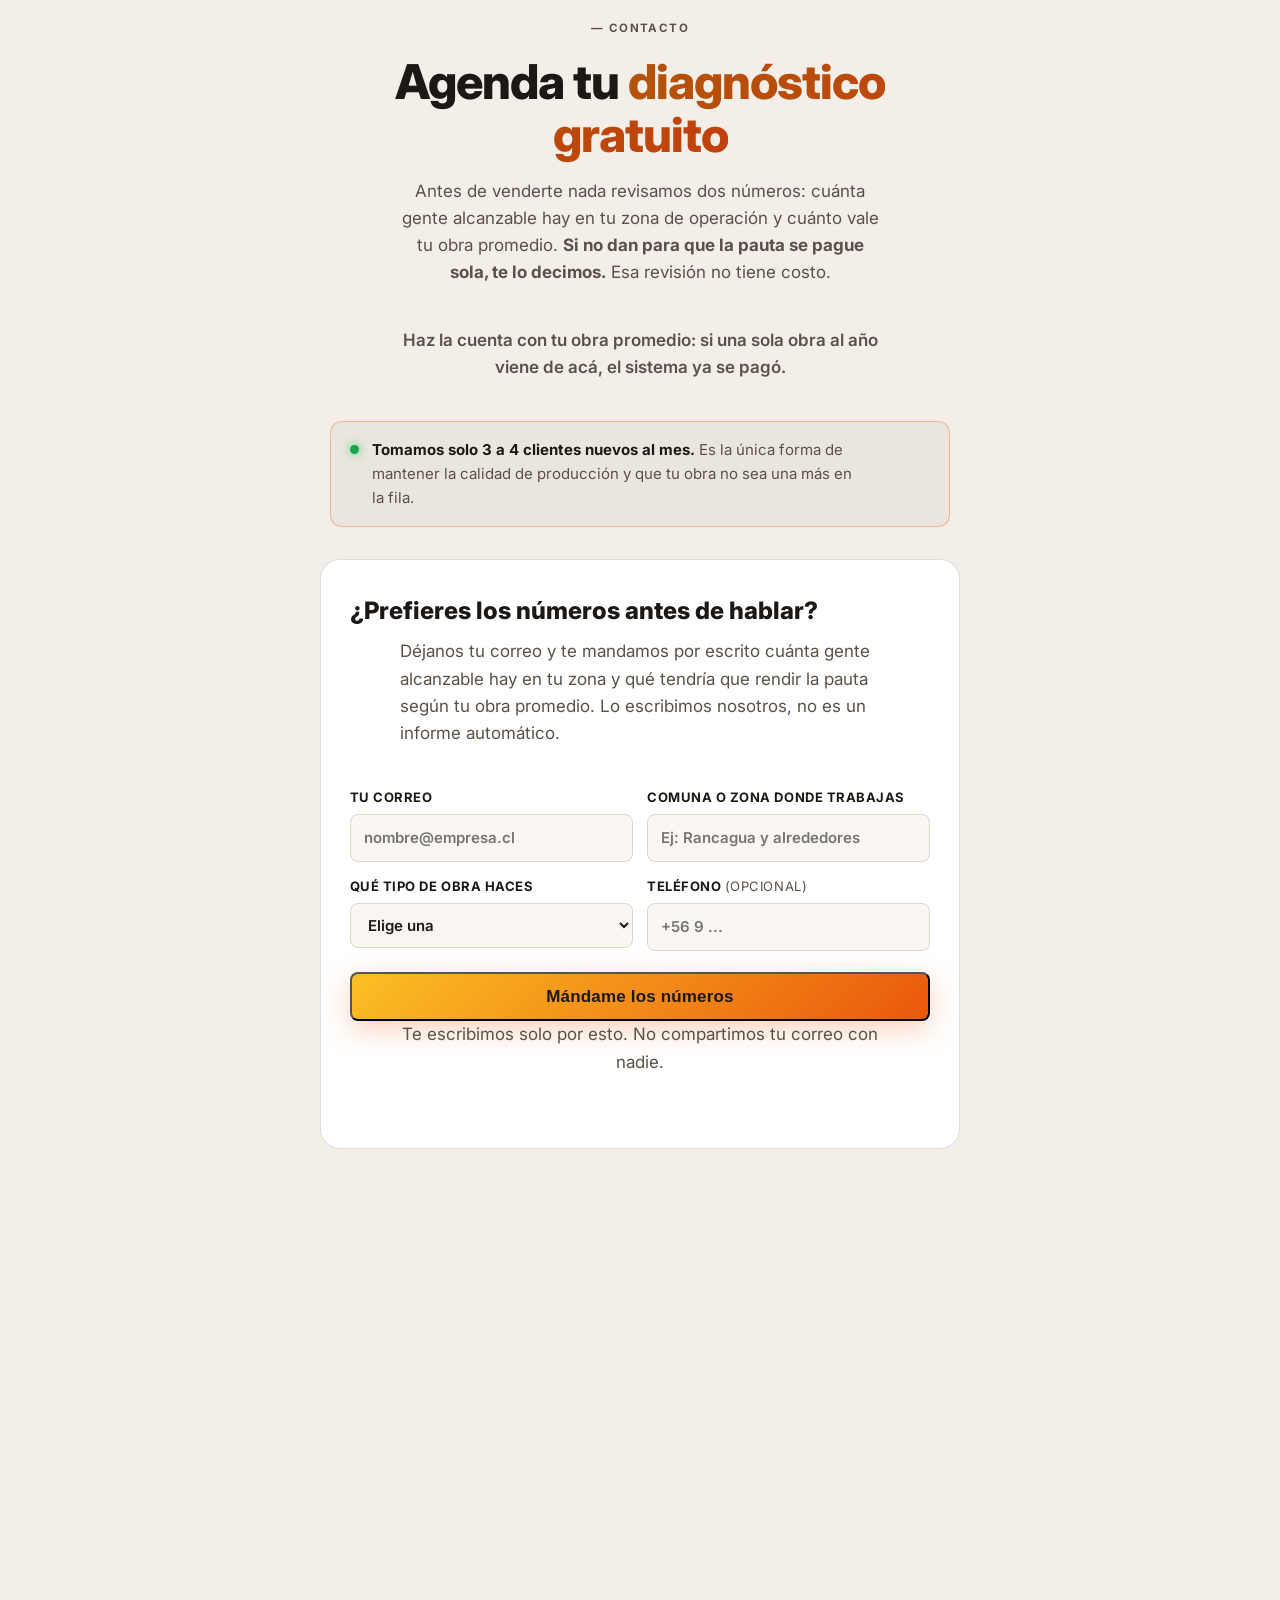
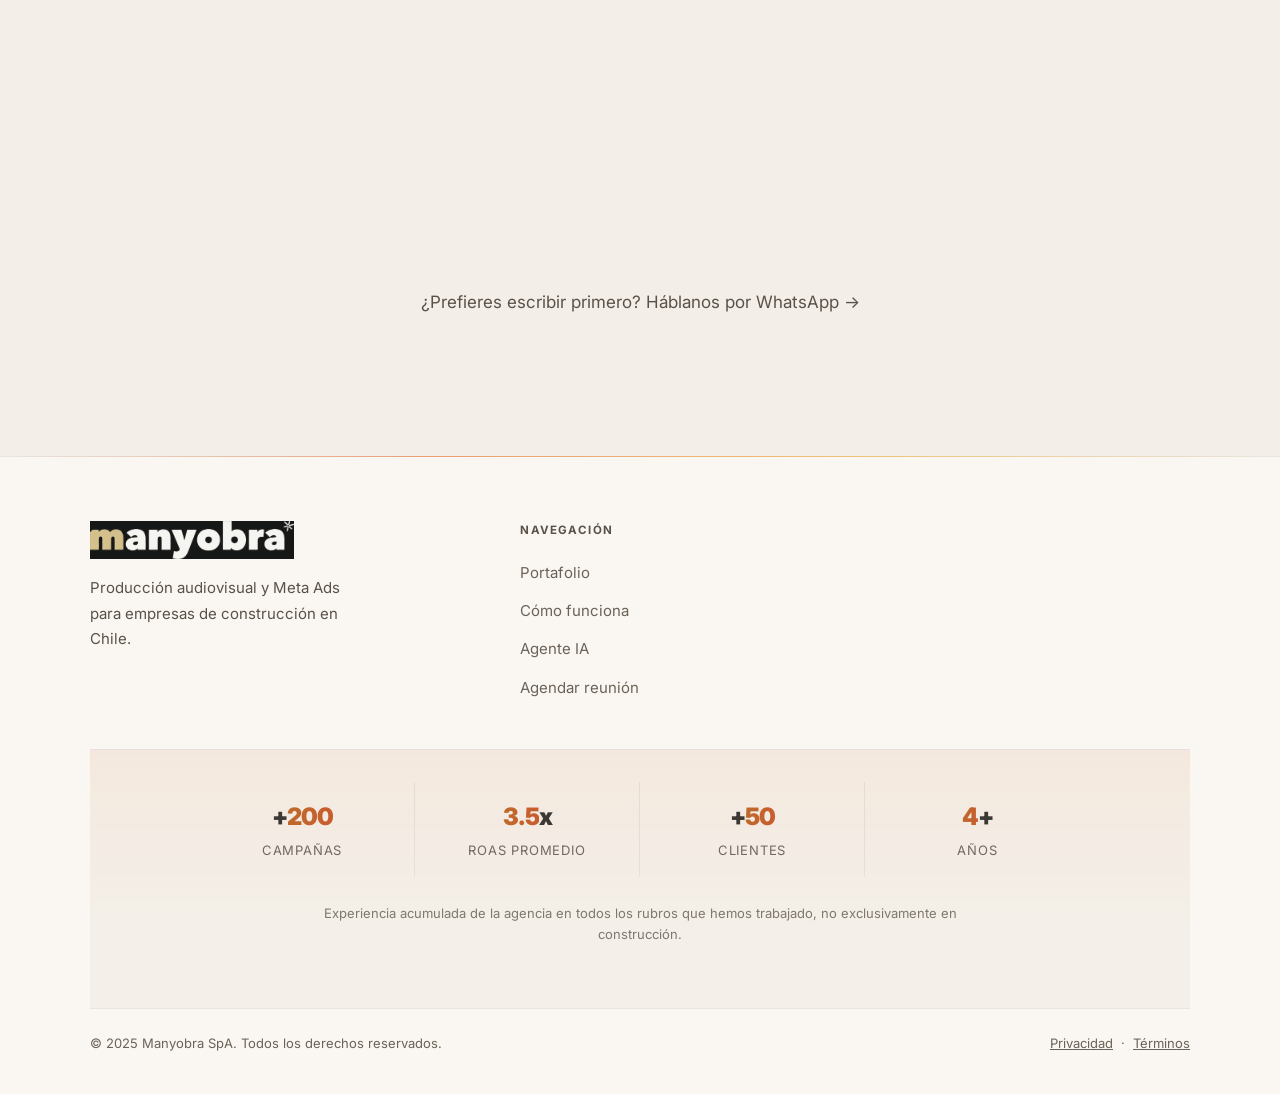
==== commit 28fa4b8d: "Adopt official Manyobra Hora logos" ====
--- a/index.html
+++ b/index.html
@@ -73,7 +73,7 @@
       "name": "Manyobra",
       "alternateName": "Manyobra SpA",
       "url": "https://manyobra.cl",
-      "logo": "https://manyobra.cl/og-manyobra.jpg",
+      "logo": "https://manyobra.cl/assets/marca/manyobra-hora-logotipo.png",
       "image": "https://manyobra.cl/og-manyobra.jpg",
       "description": "Agencia chilena de marketing y producción audiovisual para empresas de construcción: grabamos obras y gestionamos campañas de Meta Ads que traen proyectos para negocios en Chile.",
       "telephone": "+56956747949",
@@ -997,8 +997,10 @@
 .diag-aviso.ok    { background: rgba(22,163,74,.10); border: 1px solid rgba(22,163,74,.35); color: #15803D; }
 .diag-aviso.error { background: rgba(234,88,12,.10); border: 1px solid var(--accent-brd); color: #9A3412; }
 @media (max-width: 640px) { .diag-fila { grid-template-columns: 1fr; } }
+  .nav-logo-image { display:block; width:204px; height:auto; background:#141817; }
+  @media (max-width:560px) { .nav-logo-image { width:174px; } }
 </style>
-  <link rel="icon" href="/favicon.svg" type="image/svg+xml" />
+  <link rel="icon" href="/assets/marca/manyobra-hora-isotipo.png" type="image/png" />
   <link rel="apple-touch-icon" href="/apple-touch-icon.png" />
   <meta name="theme-color" content="#FAF7F2" />
 </head>
@@ -1007,12 +1009,7 @@
 <!-- NAV -->
 <nav id="navbar" role="navigation" aria-label="Navegación principal">
   <a href="#" class="nav-logo" aria-label="Manyobra – Inicio">
-    <span class="nav-logo-mark">
-      <svg viewBox="0 0 80 50" fill="none" xmlns="http://www.w3.org/2000/svg" aria-hidden="true">
-        <path d="M4 38 C4 38 10 8 20 8 C30 8 30 38 40 38 C50 38 50 8 60 8 C70 8 76 38 76 38" stroke="currentColor" stroke-width="7" stroke-linecap="round" fill="none"/>
-      </svg>
-    </span>
-    <span class="nav-logo-text">Manyobra</span>
+    <img class="nav-logo-image" src="/assets/marca/manyobra-hora-logotipo.png" alt="Manyobra" />
   </a>
   <ul class="nav-links" id="navLinks">
     <li><a href="#portafolio">Portafolio</a></li>
@@ -1401,7 +1398,7 @@
     <div class="footer-top">
 <div class="footer-brand">
         <a href="#" class="nav-logo">
-          <img src="logo.png" alt="Manyobra" />
+          <img class="nav-logo-image" src="/assets/marca/manyobra-hora-logotipo.png" alt="Manyobra" />
         </a>
         <p>Producción audiovisual y Meta Ads para empresas de construcción en Chile.</p>
       </div>
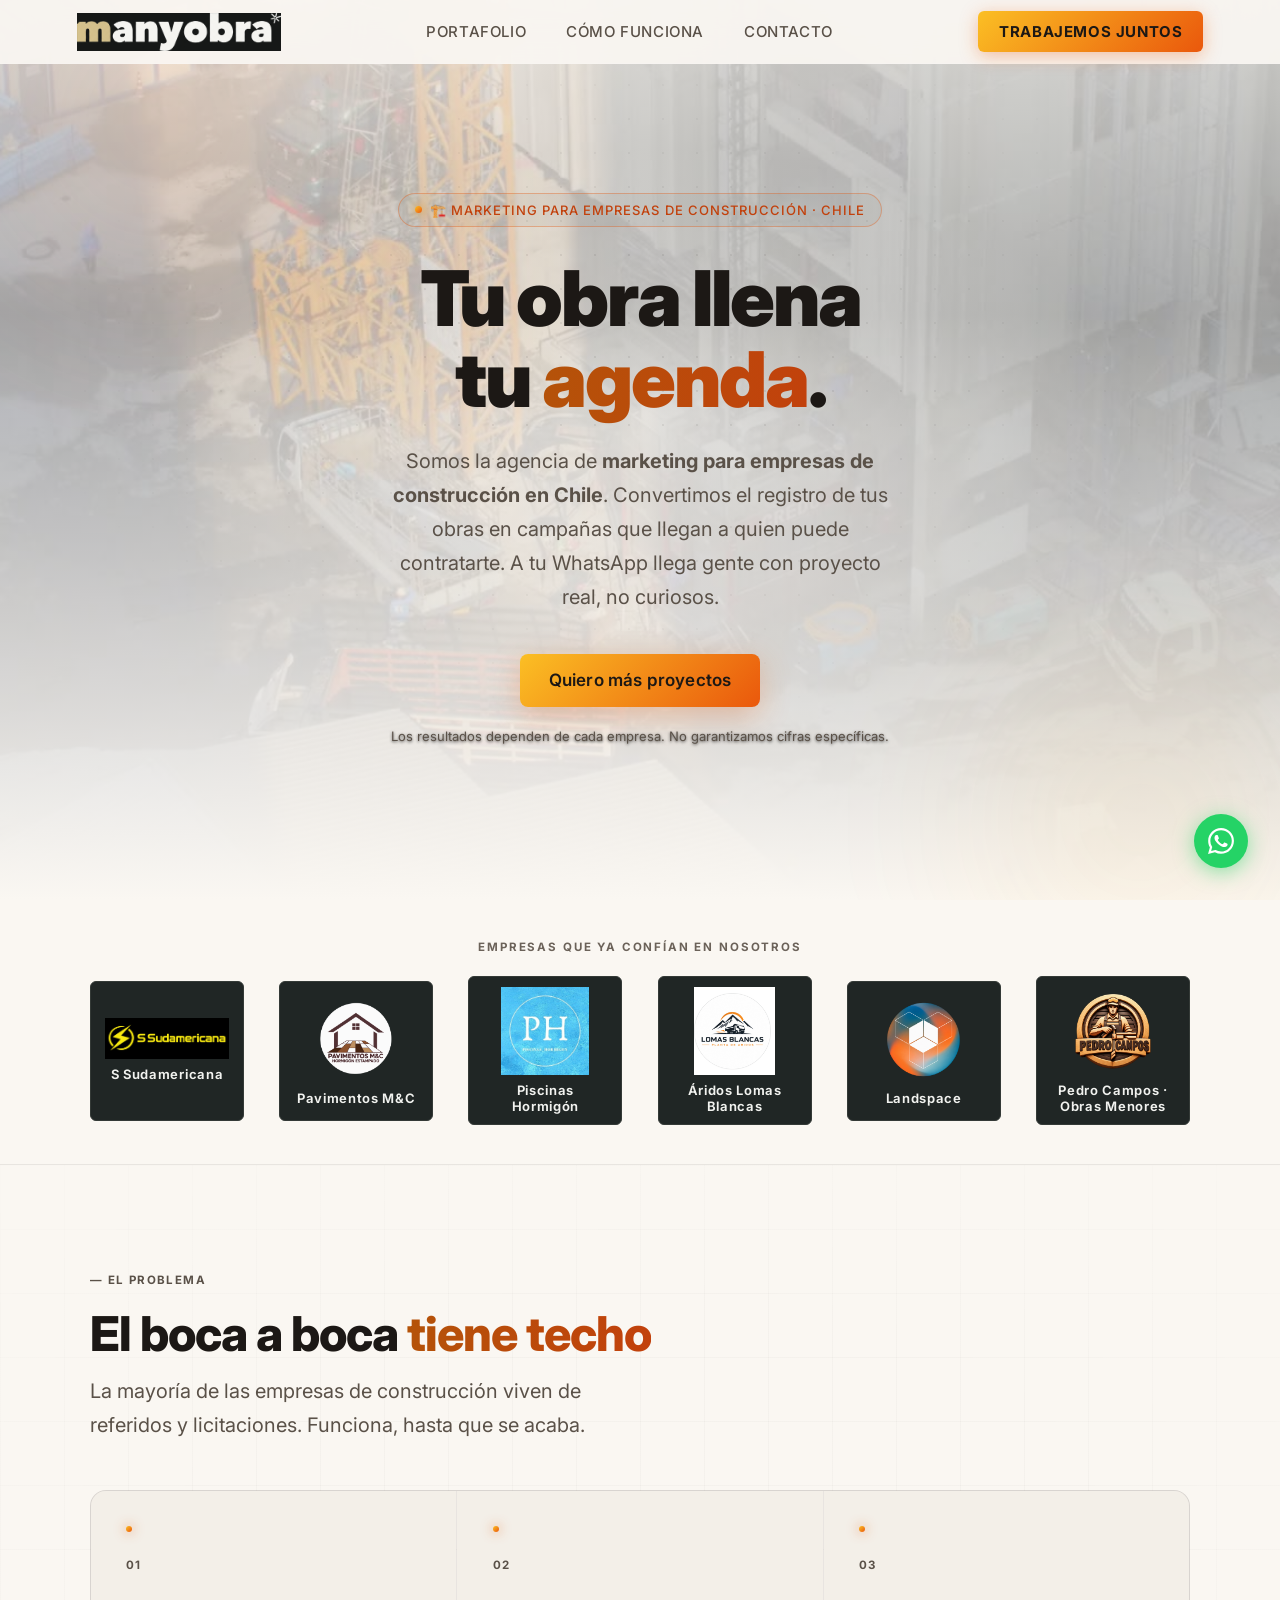
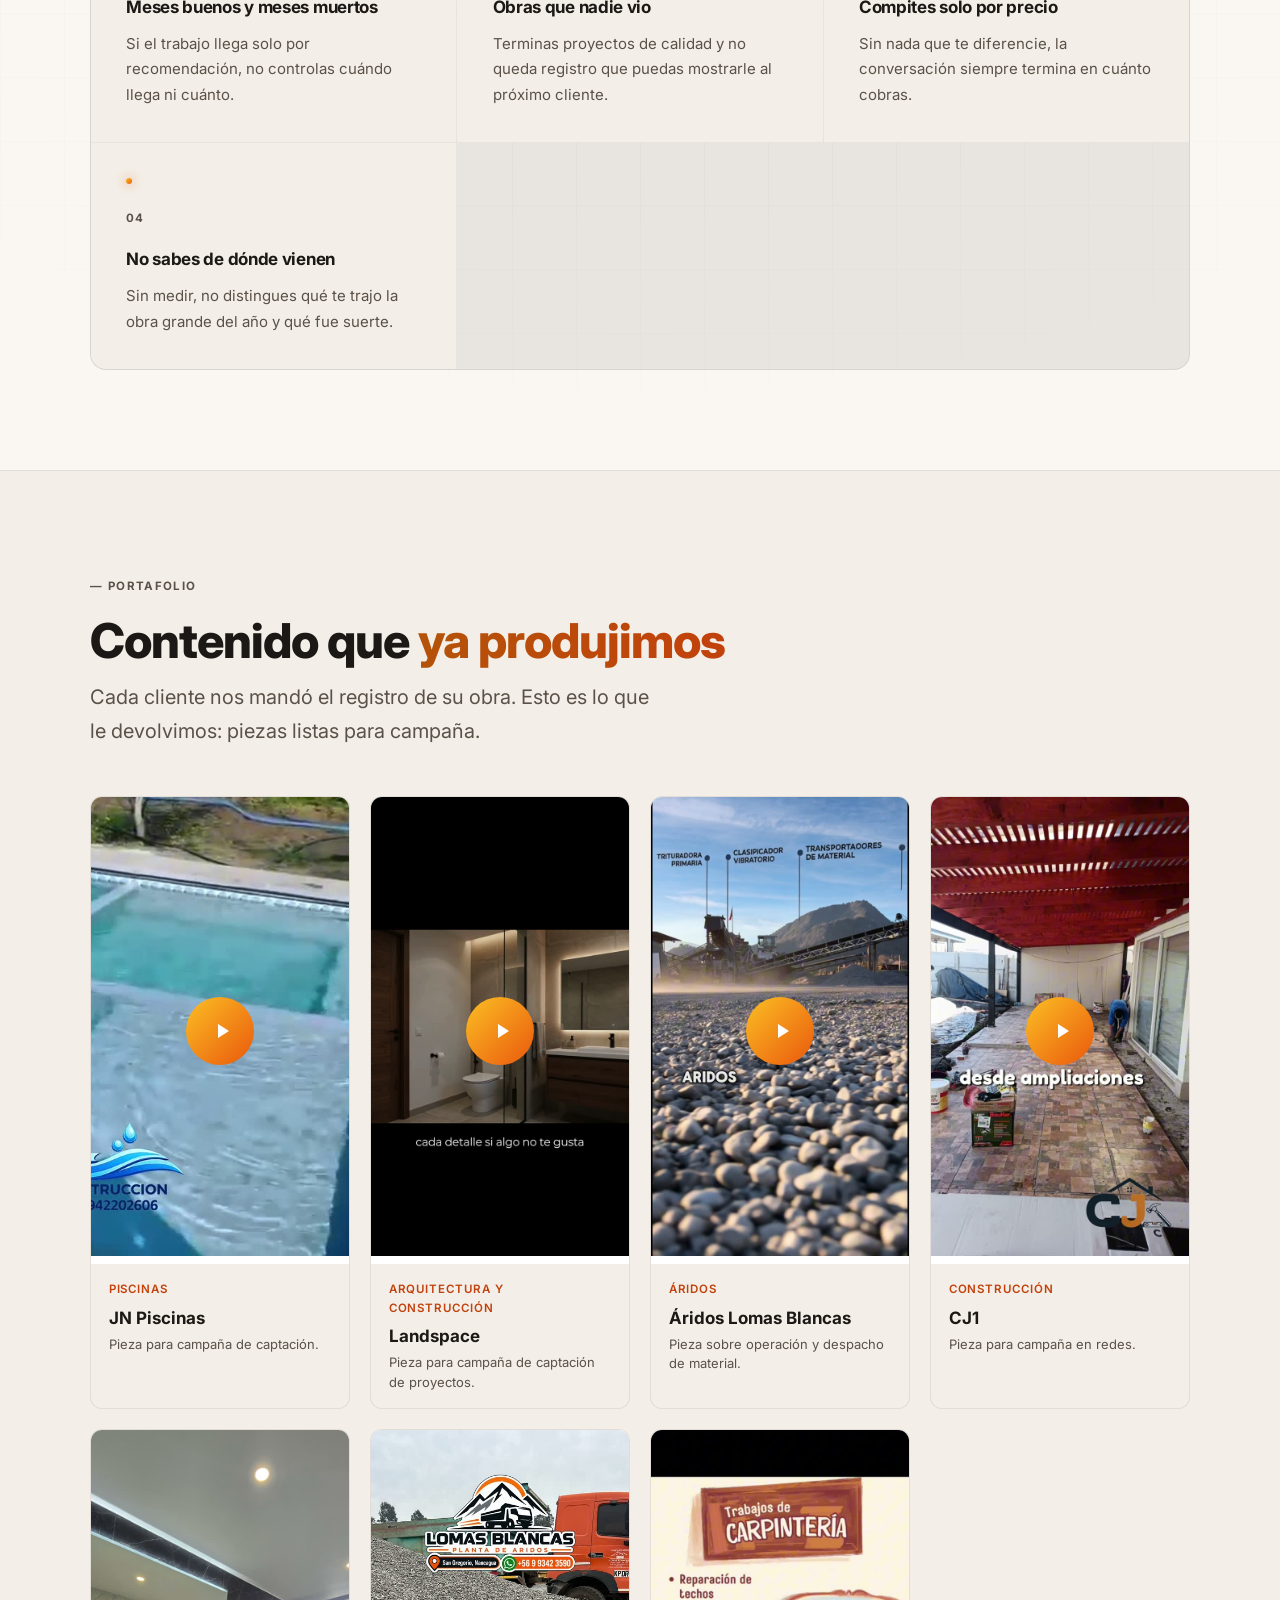
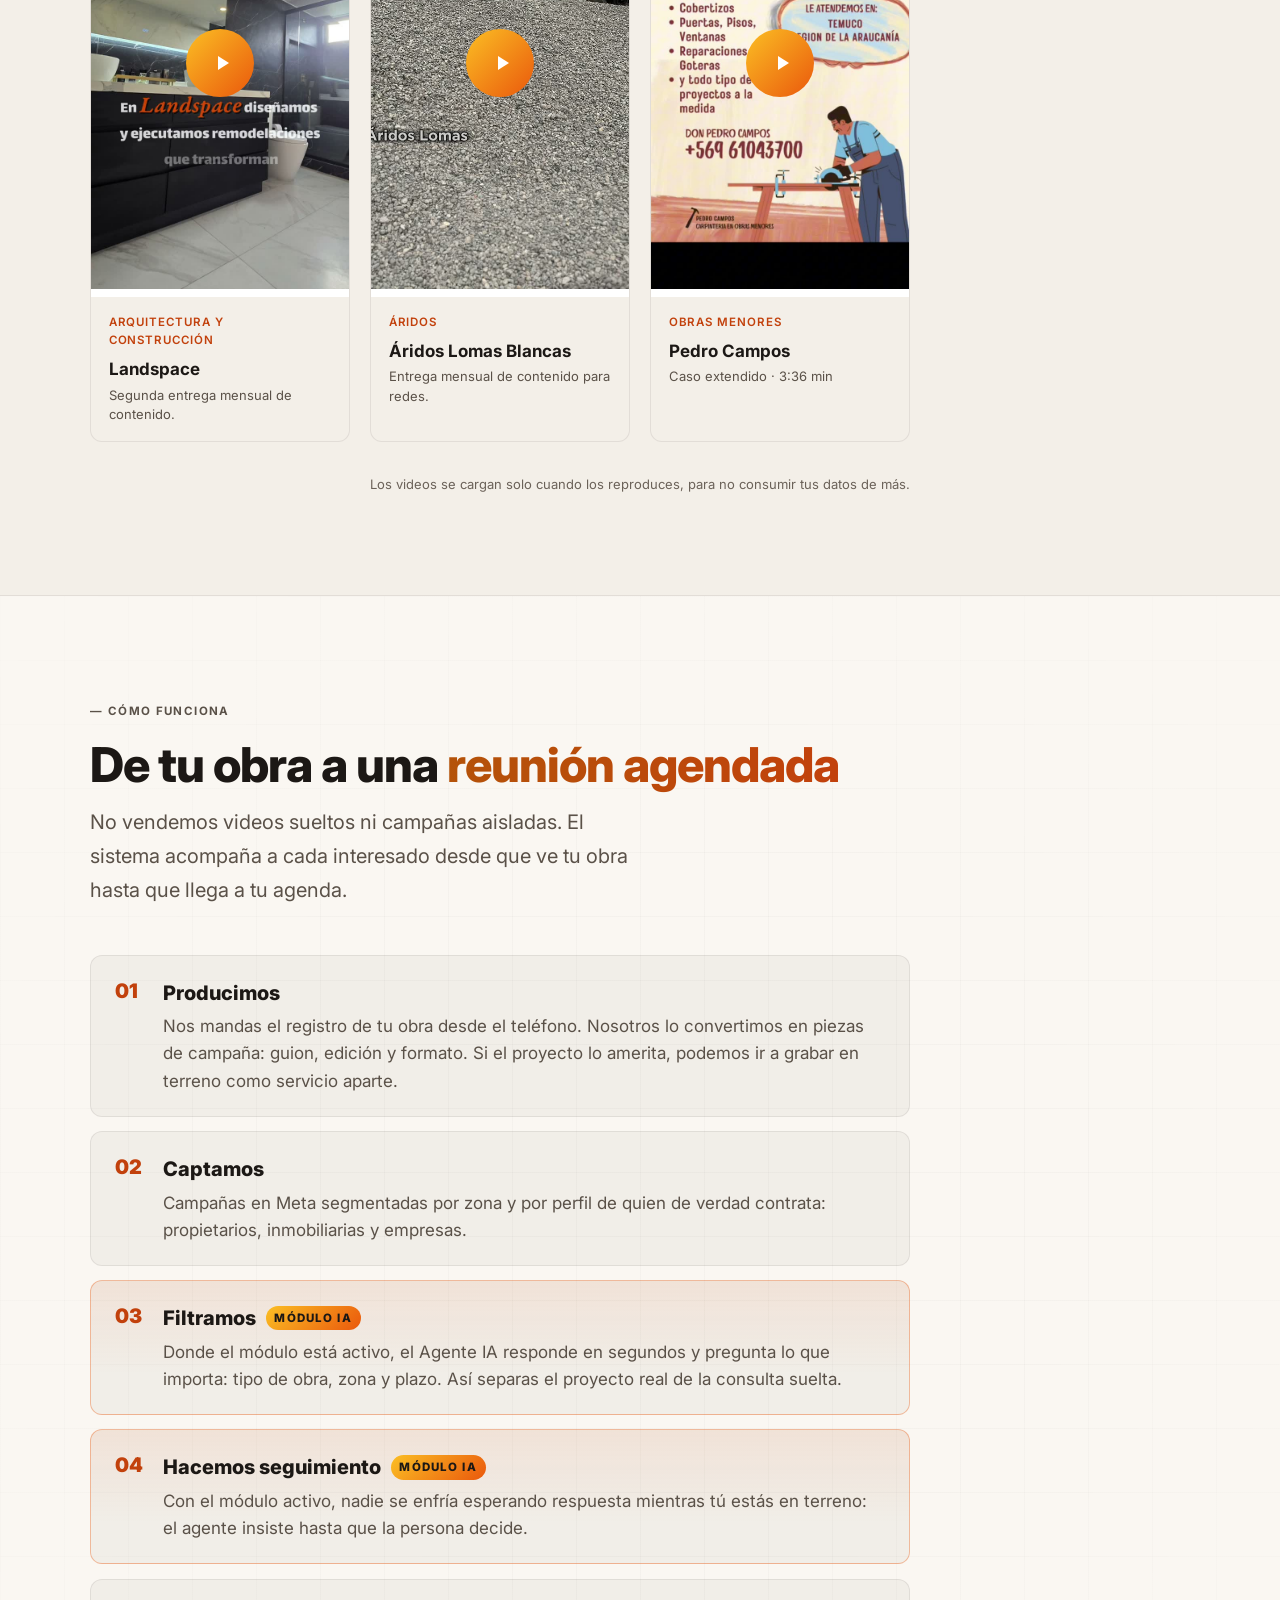
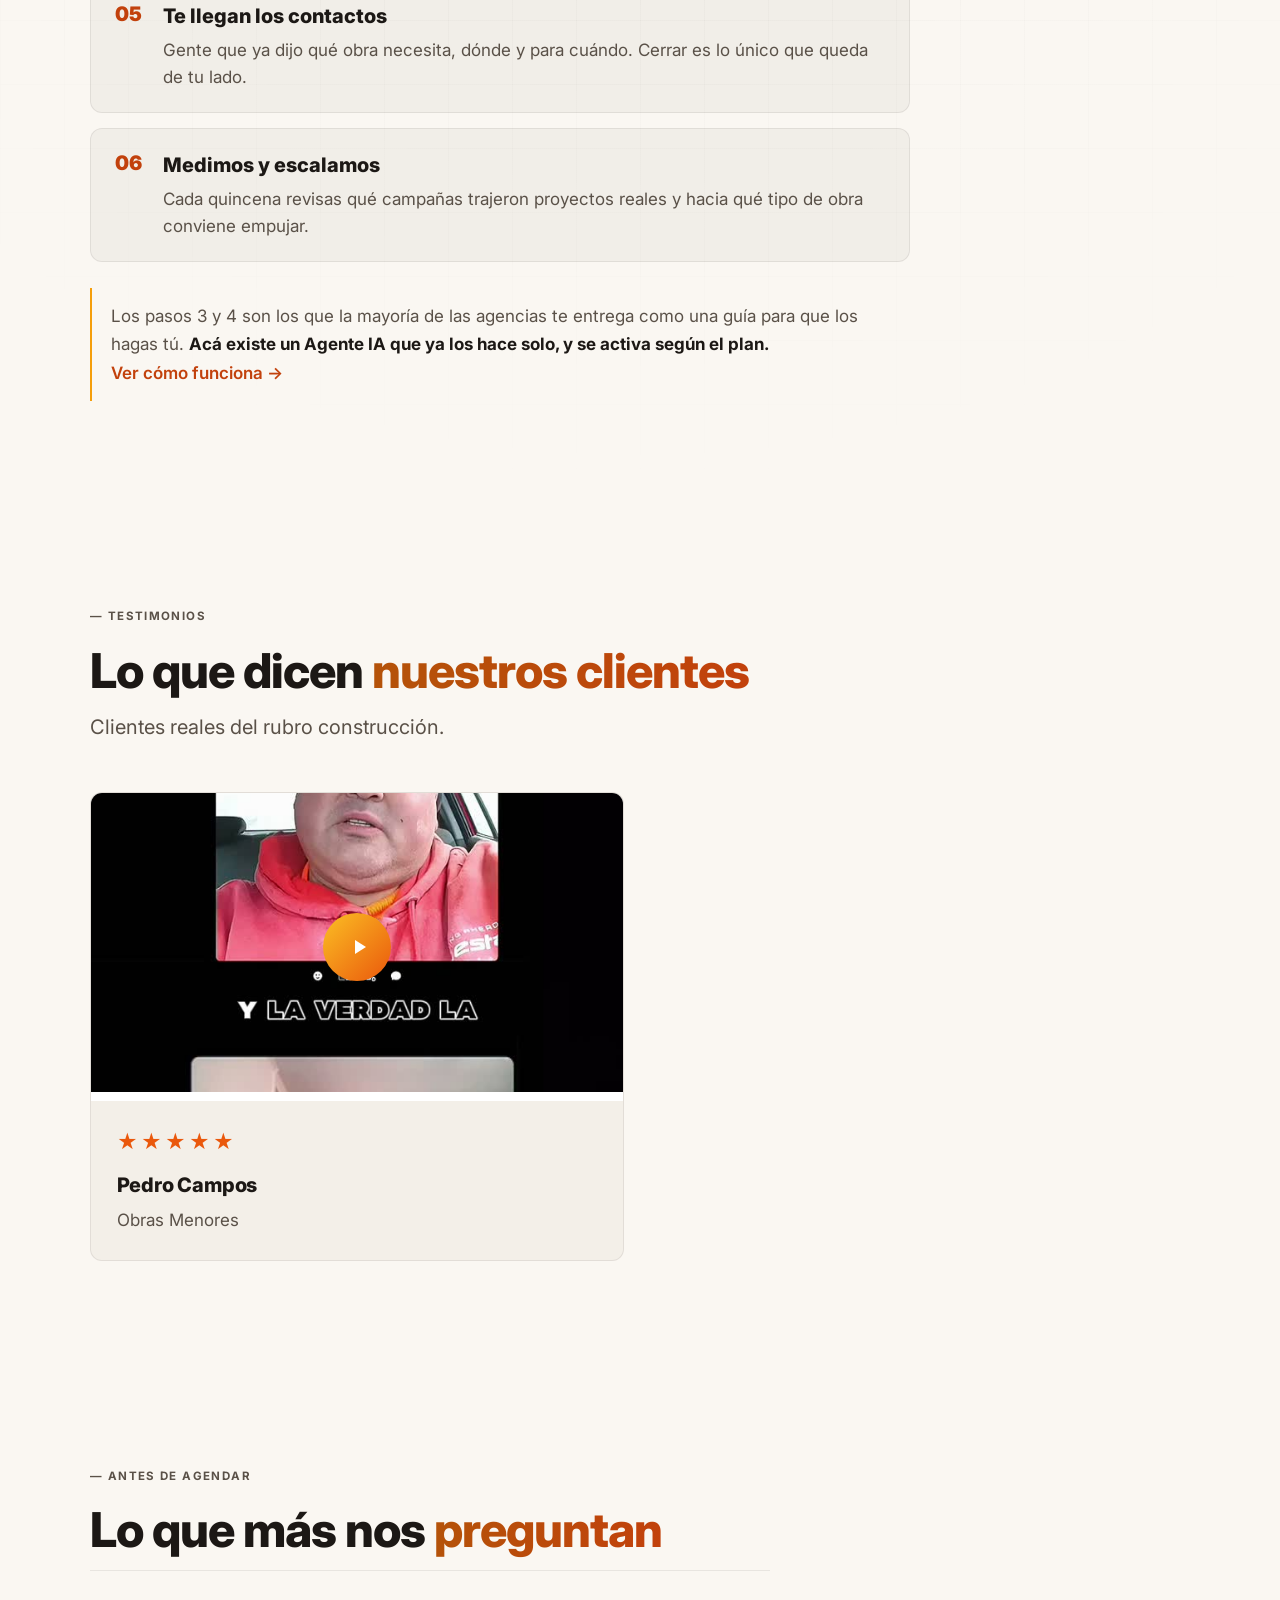
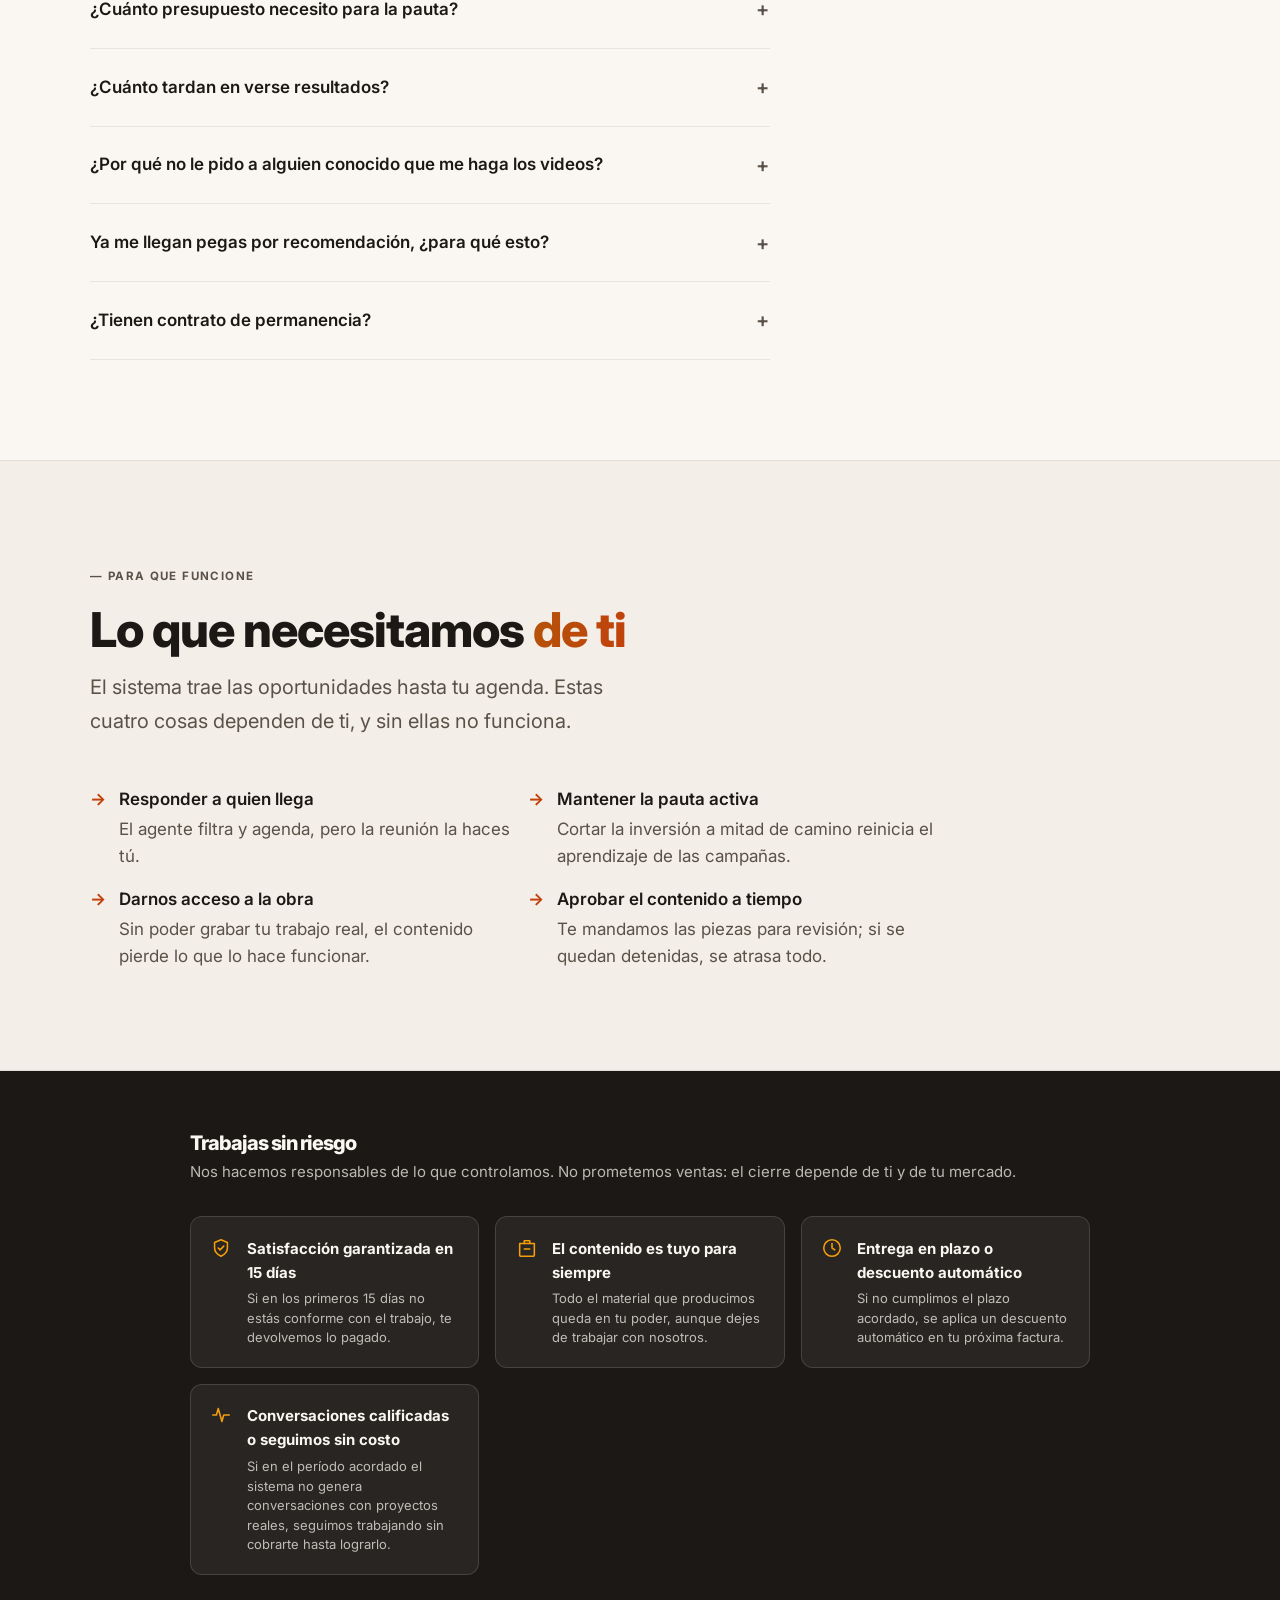
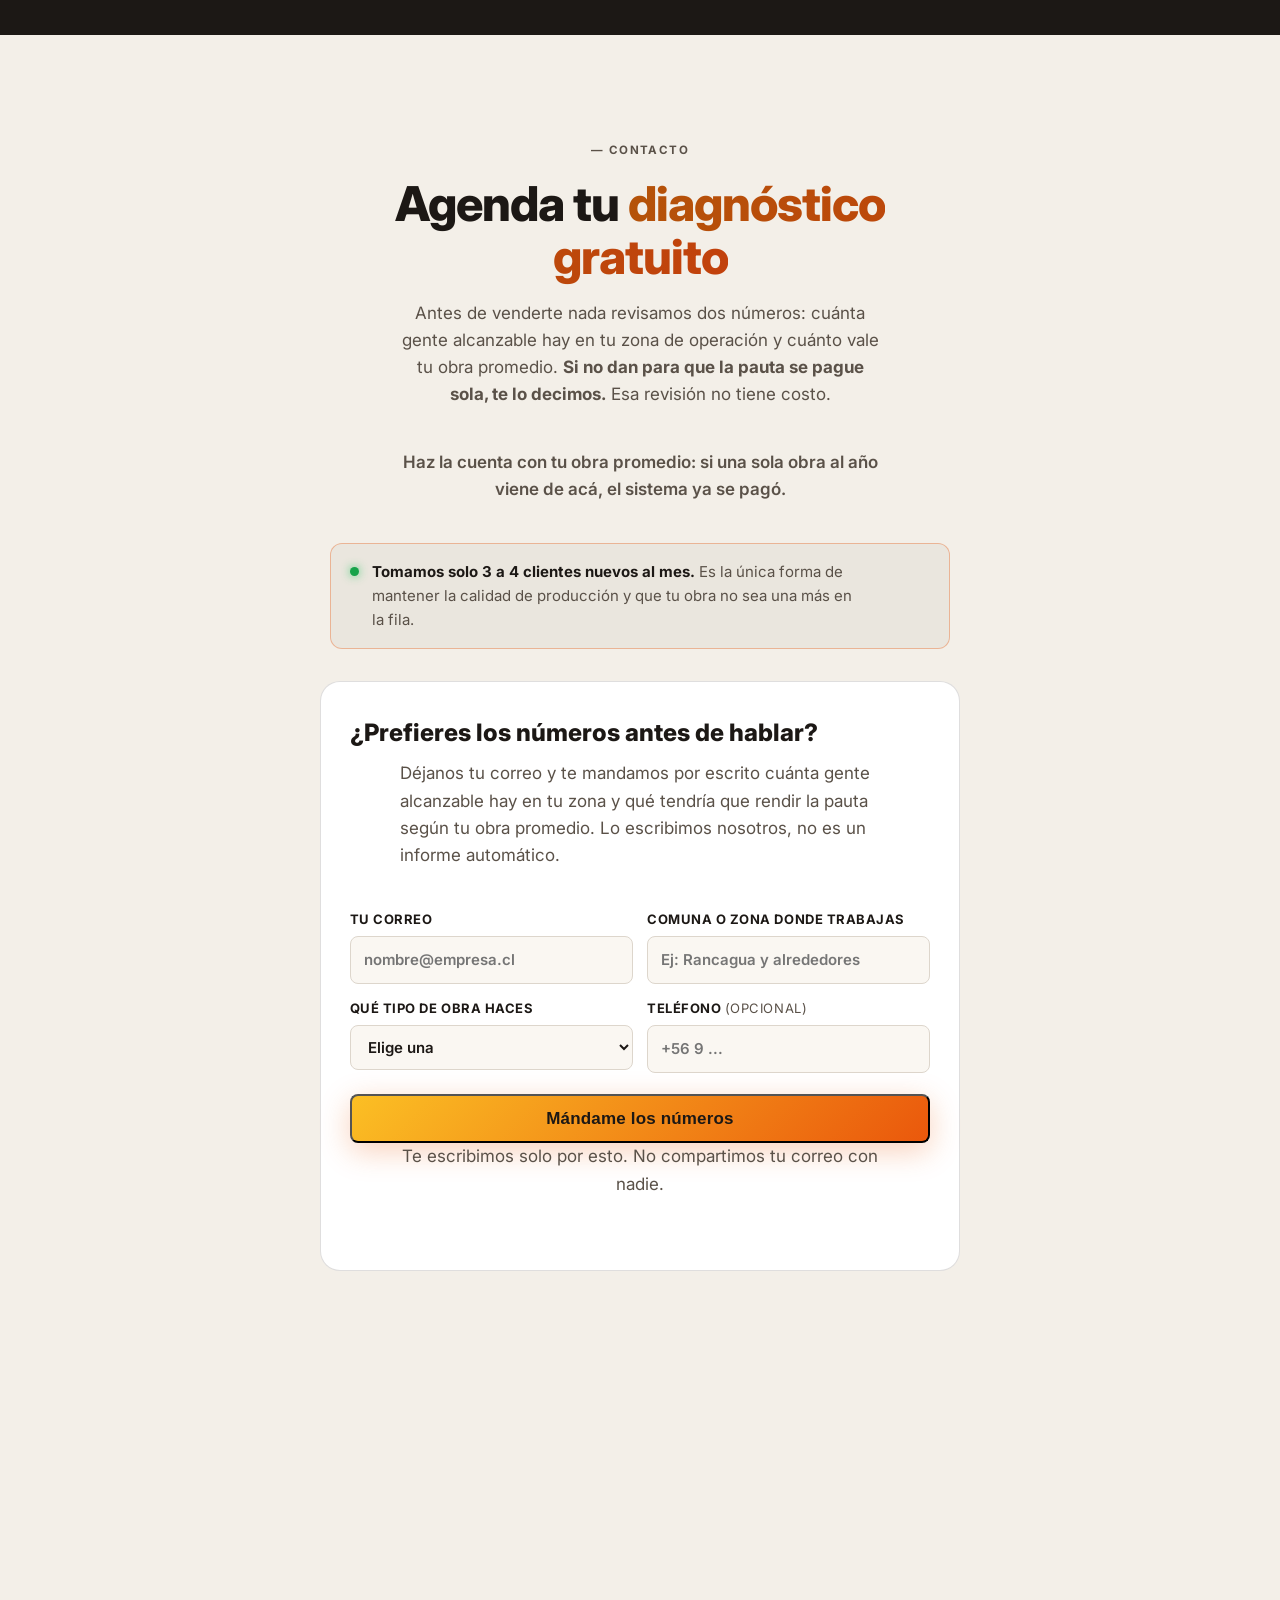
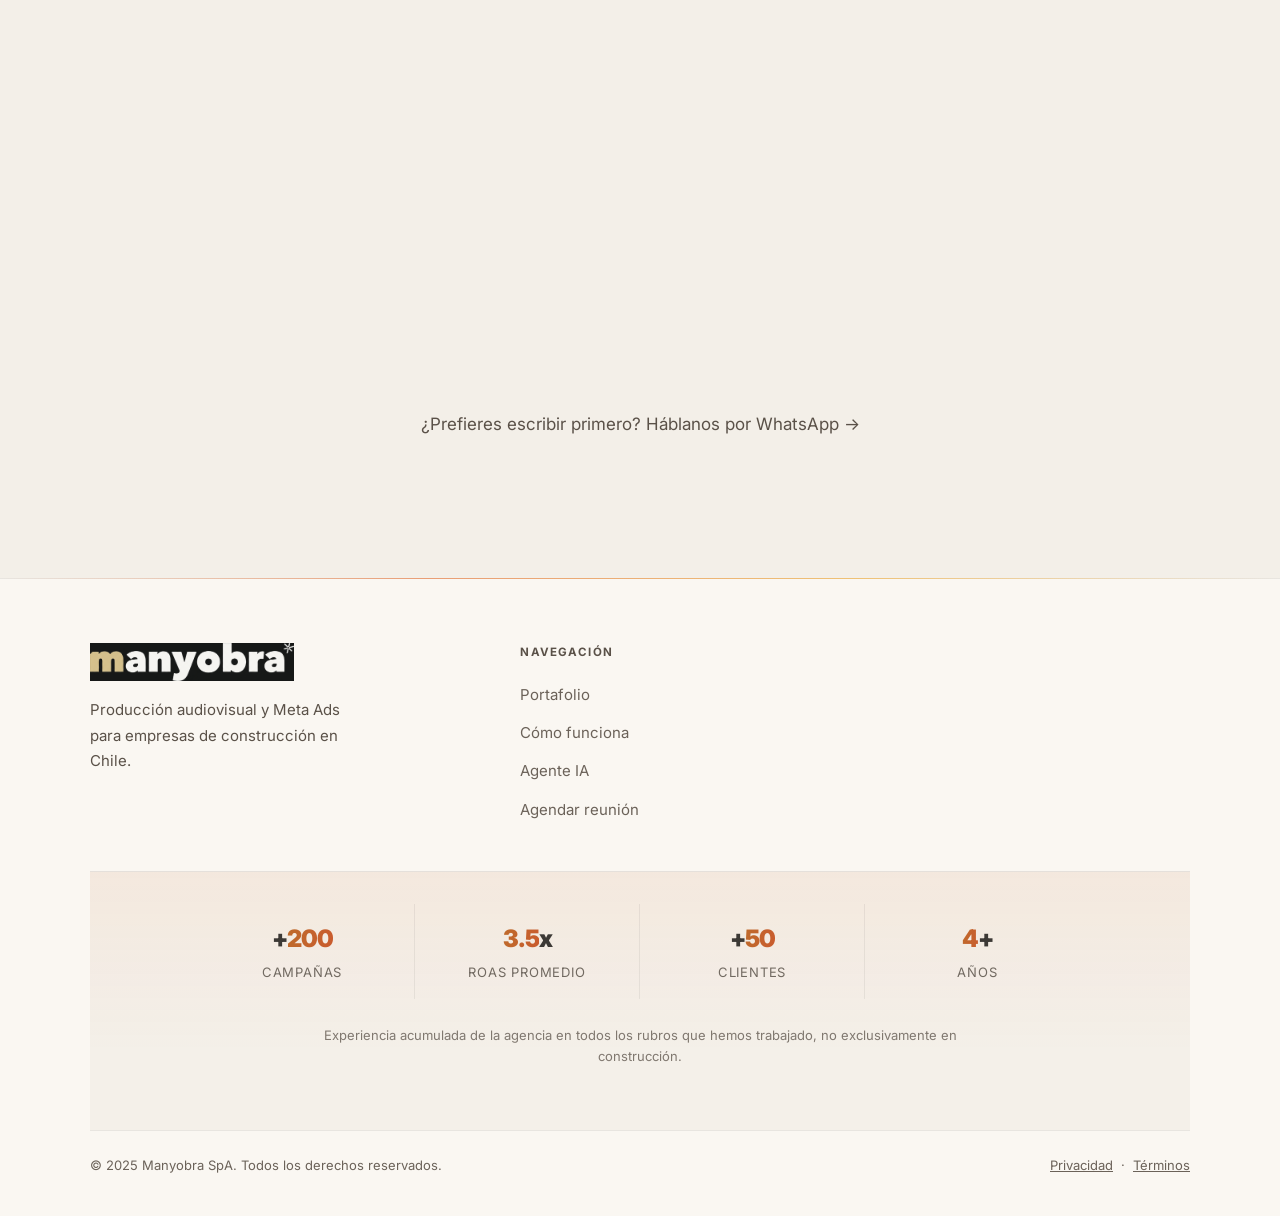
==== commit e6586e48: "Agrega logos de seis clientes a la portada" ====
--- a/index.html
+++ b/index.html
@@ -849,6 +849,17 @@
       color: var(--muted); white-space: nowrap; transition: color .2s;
     }
     .clientes-lista li:hover { color: var(--white); }
+    .clientes-lista li.client-logo {
+      display: flex; flex: 1 1 145px; flex-direction: column; align-items: center;
+      justify-content: center; gap: 8px; min-height: 140px; padding: 10px 14px;
+      background: #202625; border: 1px solid #343a37; border-radius: 6px;
+      color: #f1f2ef; text-align: center; white-space: normal;
+    }
+    .clientes-lista .client-logo--dark { background: #000; }
+    .clientes-lista .client-logo--light { background: #f8f8f6; color: #232323; }
+    .clientes-lista .client-logo img { display: block; max-width: 100%; max-height: 88px; object-fit: contain; }
+    .clientes-lista .client-logo span { font-size: 13px; font-weight: 650; line-height: 1.2; }
+    .clientes-lista li.client-logo::before { display: none; }
     .clientes-lista li + li::before {
       content: ''; display: inline-block; width: 4px; height: 4px; border-radius: 50%;
       background: var(--grey4); margin-right: 2.2rem; vertical-align: middle;
@@ -1043,11 +1054,12 @@
   <div class="clientes-inner">
     <div class="clientes-label">Empresas que ya confían en nosotros</div>
     <ul class="clientes-lista">
-      <li>JN Piscinas</li>
-      <li>Áridos Lomas Blancas</li>
-      <li>Landspace</li>
-      <li>CJ1</li>
-      <li>Obras Menores</li>
+      <li class="client-logo client-logo--dark"><img src="/assets/marcas/s-sudamericana.webp" alt="Logo de S Sudamericana" loading="lazy"><span>S Sudamericana</span></li>
+      <li class="client-logo client-logo--light"><img src="/assets/marcas/pavimentos-myc.png" alt="Logo de Pavimentos M&amp;C" loading="lazy"><span>Pavimentos M&amp;C</span></li>
+      <li class="client-logo"><img src="/assets/marcas/piscinas-hormigon.jpg" alt="Logo de Piscinas Hormigón" loading="lazy"><span>Piscinas Hormigón</span></li>
+      <li class="client-logo client-logo--light"><img src="/assets/marcas/aridos-lomas-blancas.png" alt="Logo de Áridos Lomas Blancas" loading="lazy"><span>Áridos Lomas Blancas</span></li>
+      <li class="client-logo"><img src="/assets/marcas/landspace.png" alt="Logo de Landspace" loading="lazy"><span>Landspace</span></li>
+      <li class="client-logo"><img src="/assets/marcas/pedro-campos.png" alt="Logo de Pedro Campos" loading="lazy"><span>Pedro Campos · Obras Menores</span></li>
     </ul>
   </div>
 </section>
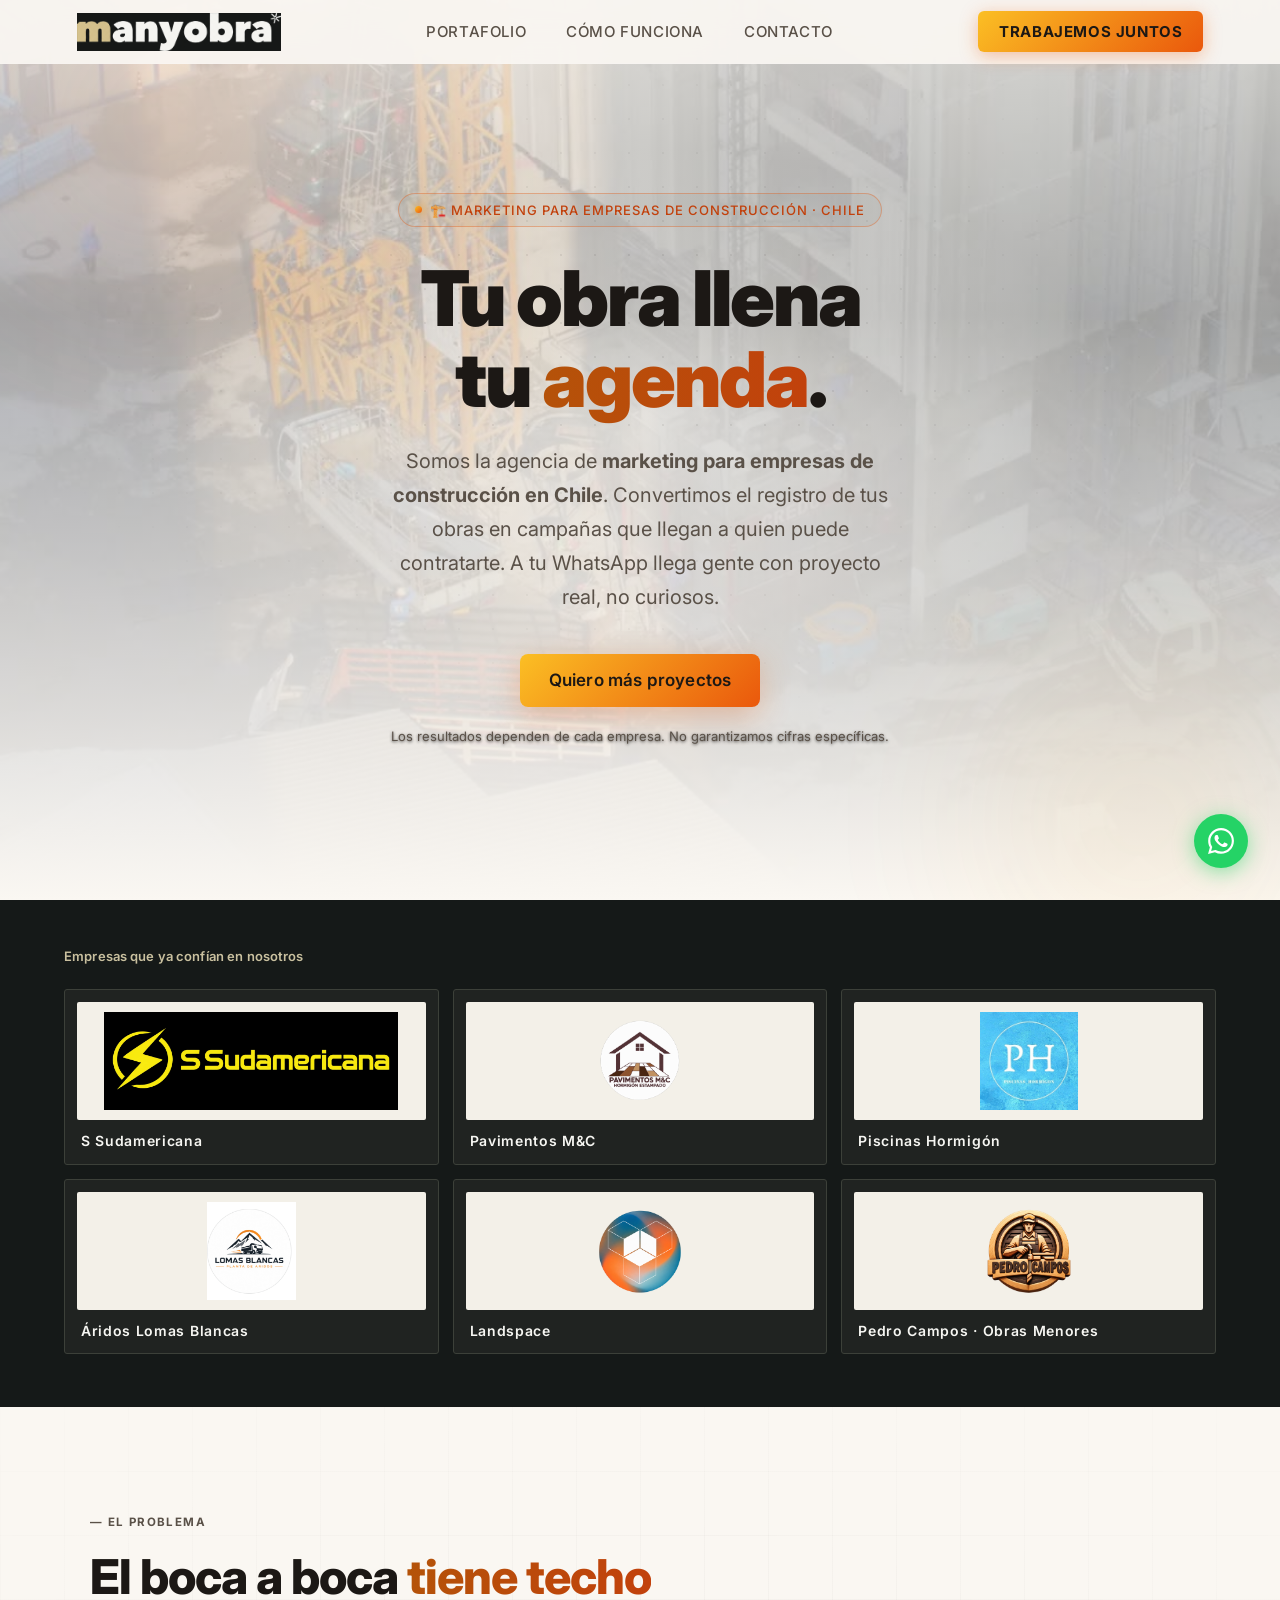
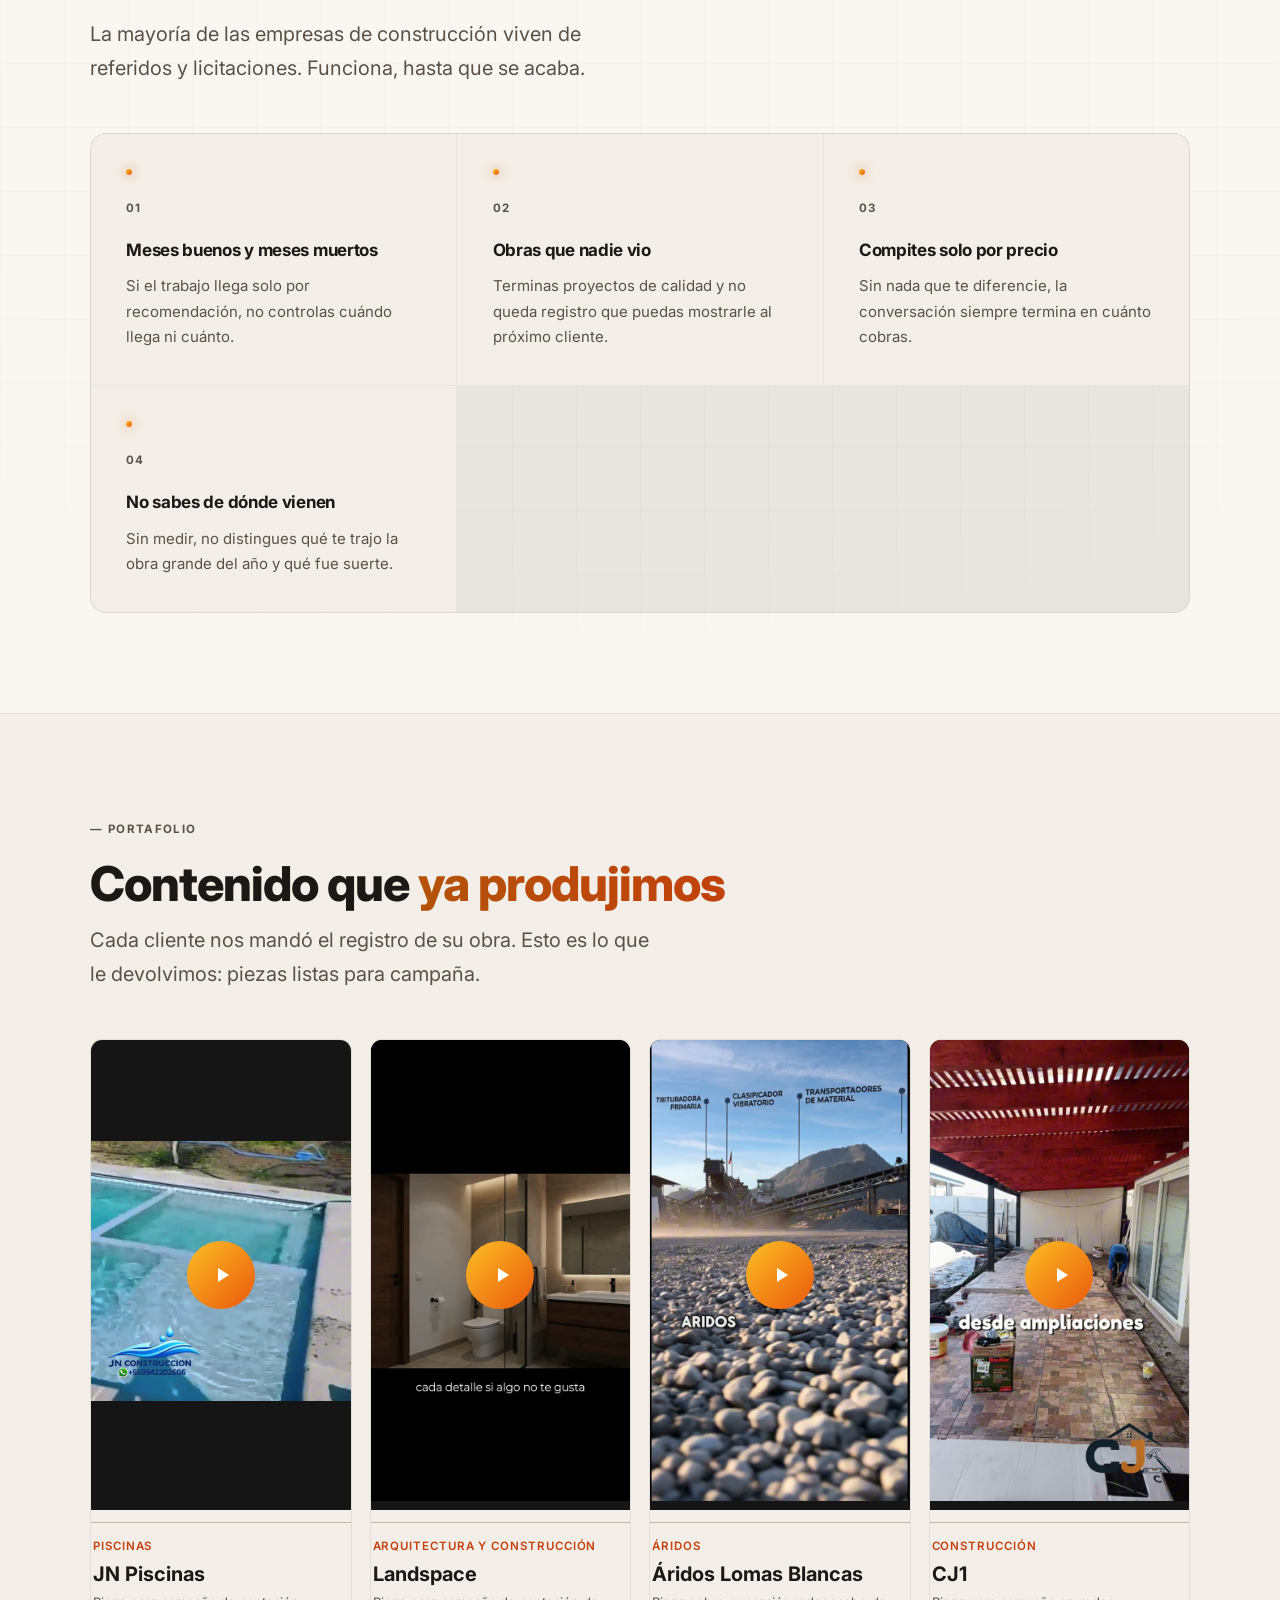
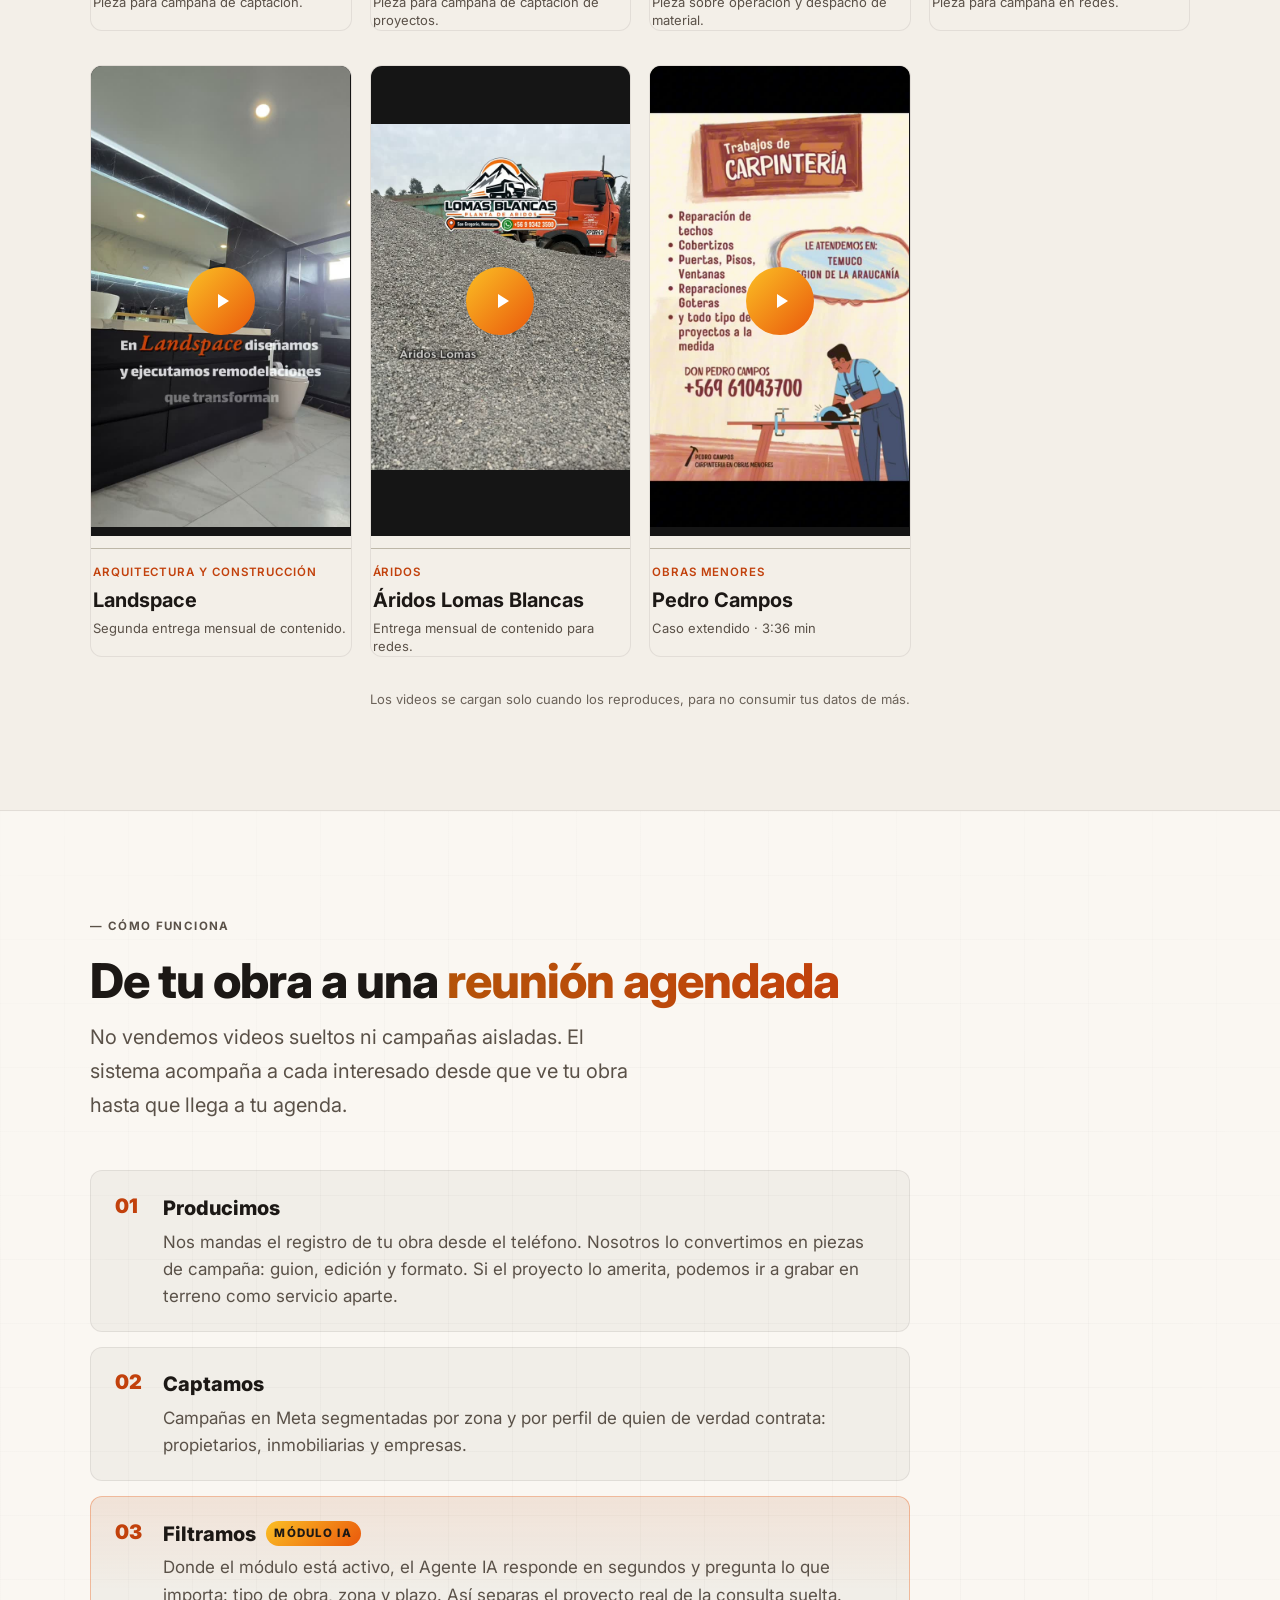
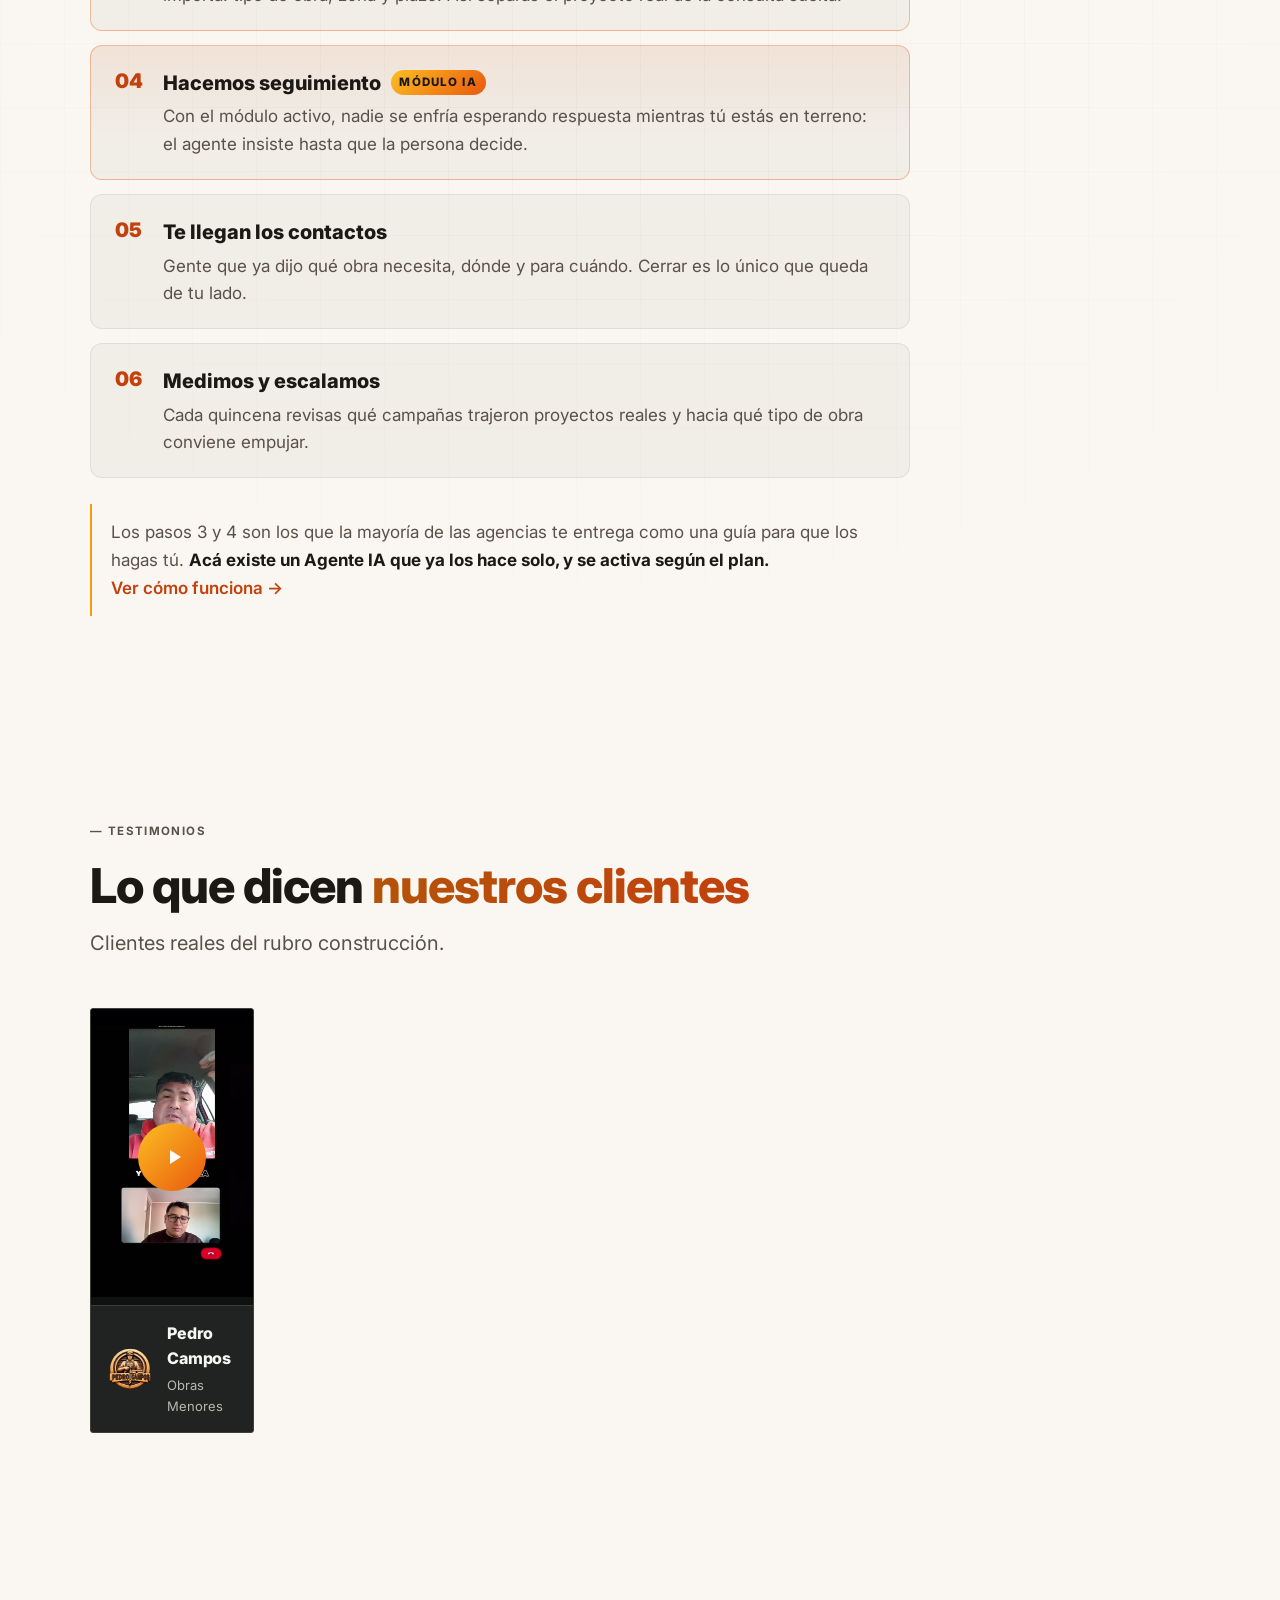
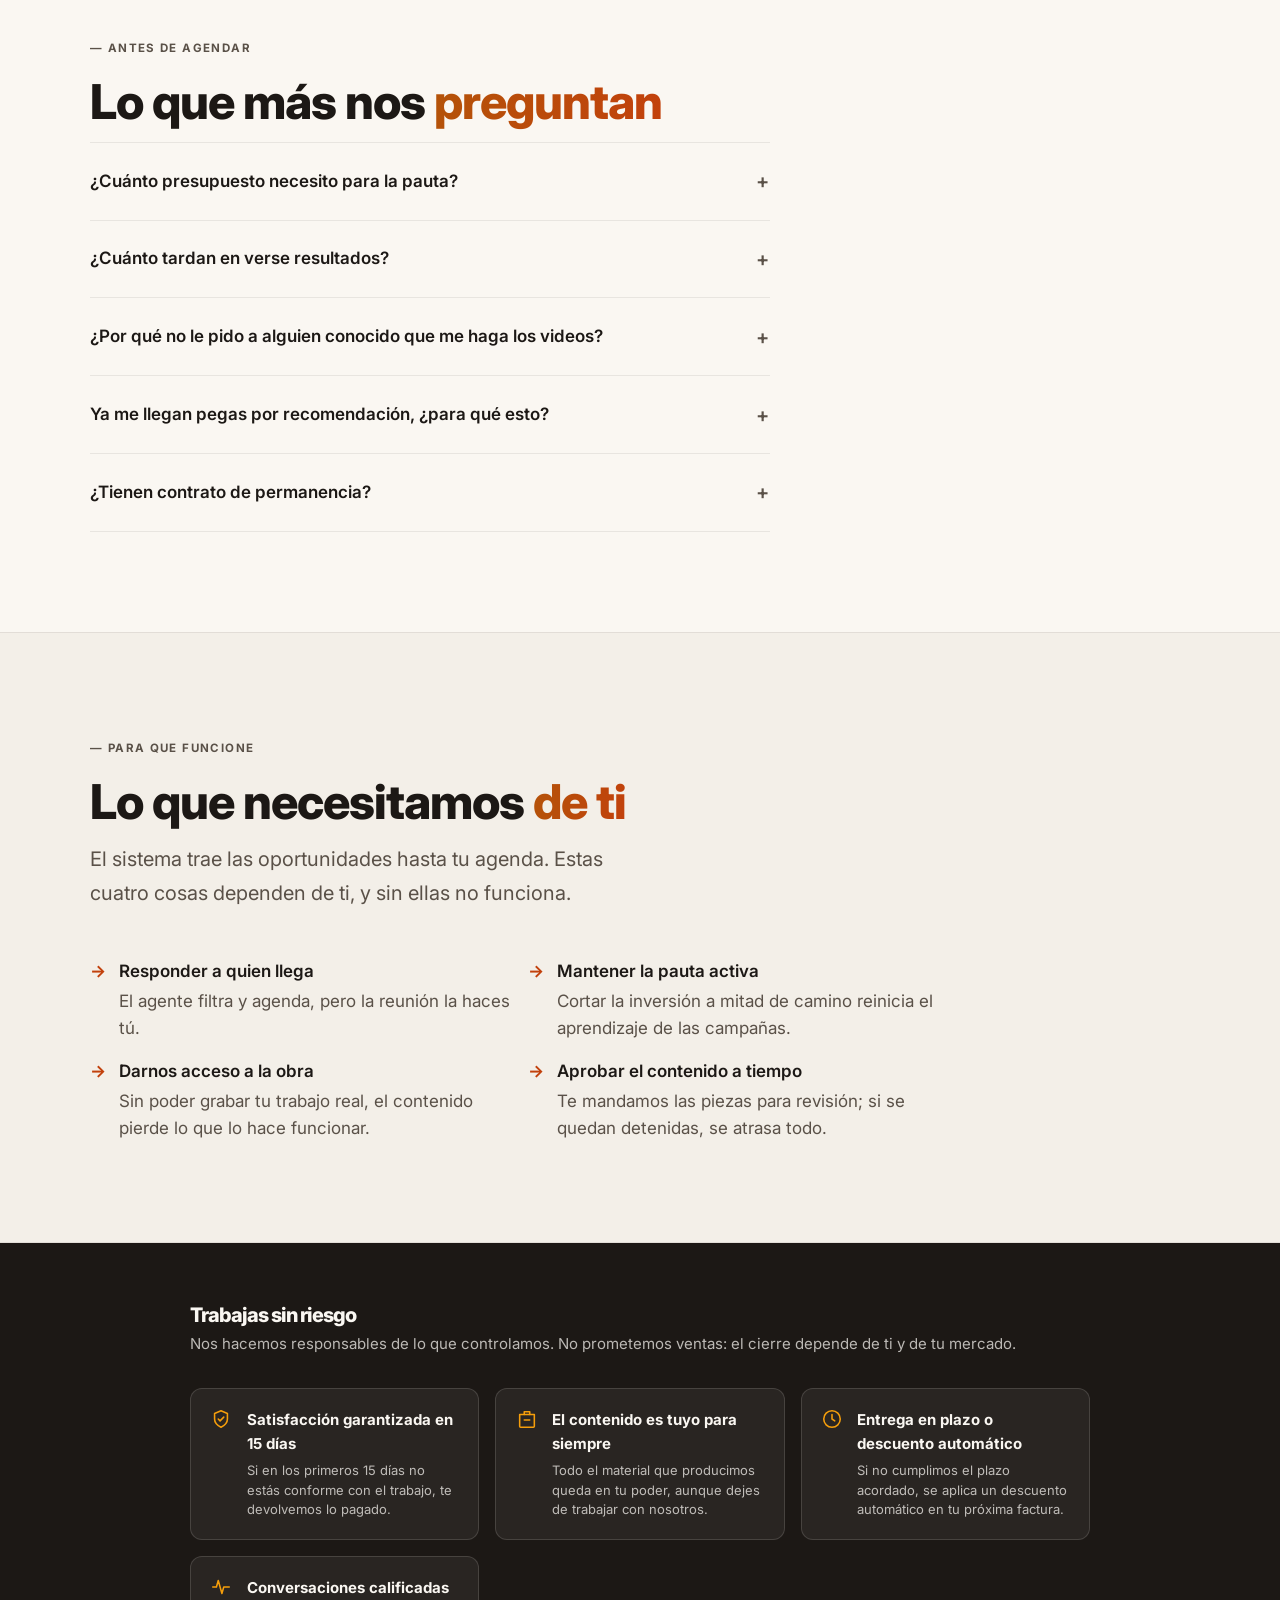
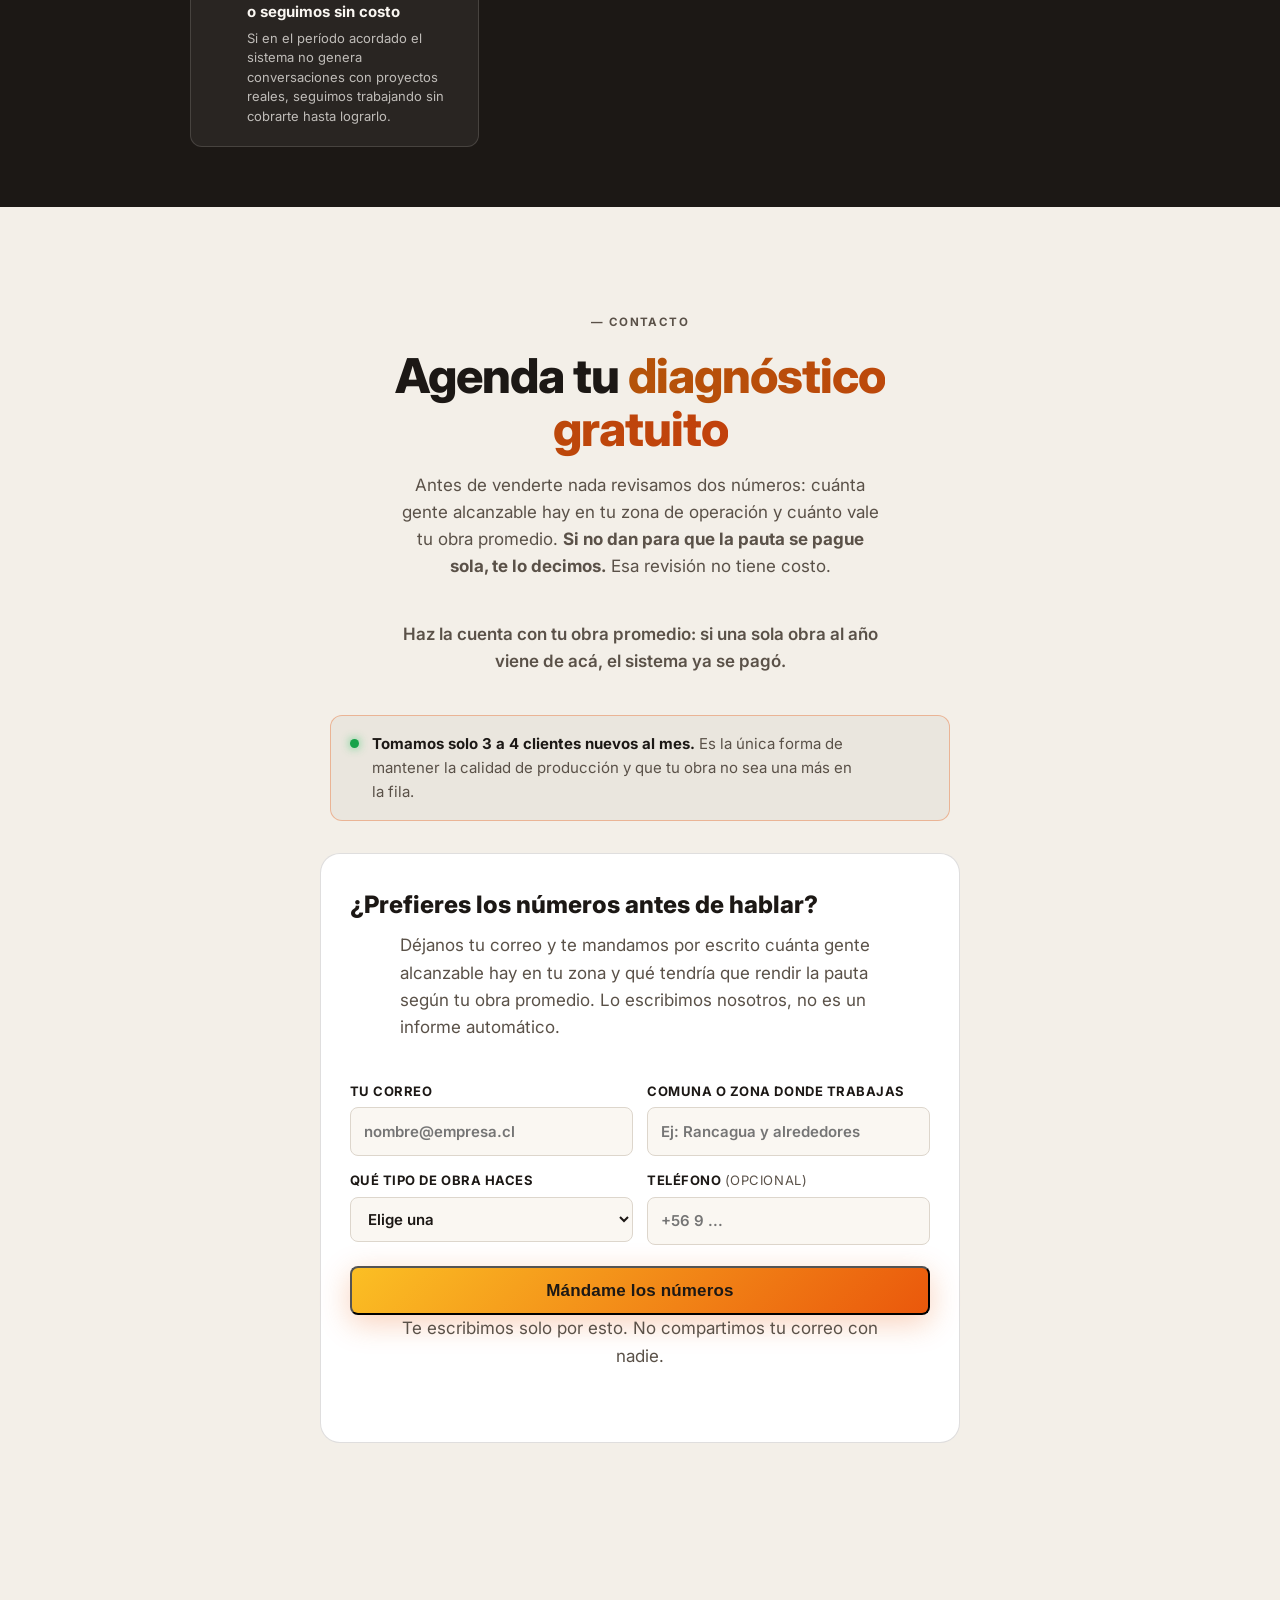
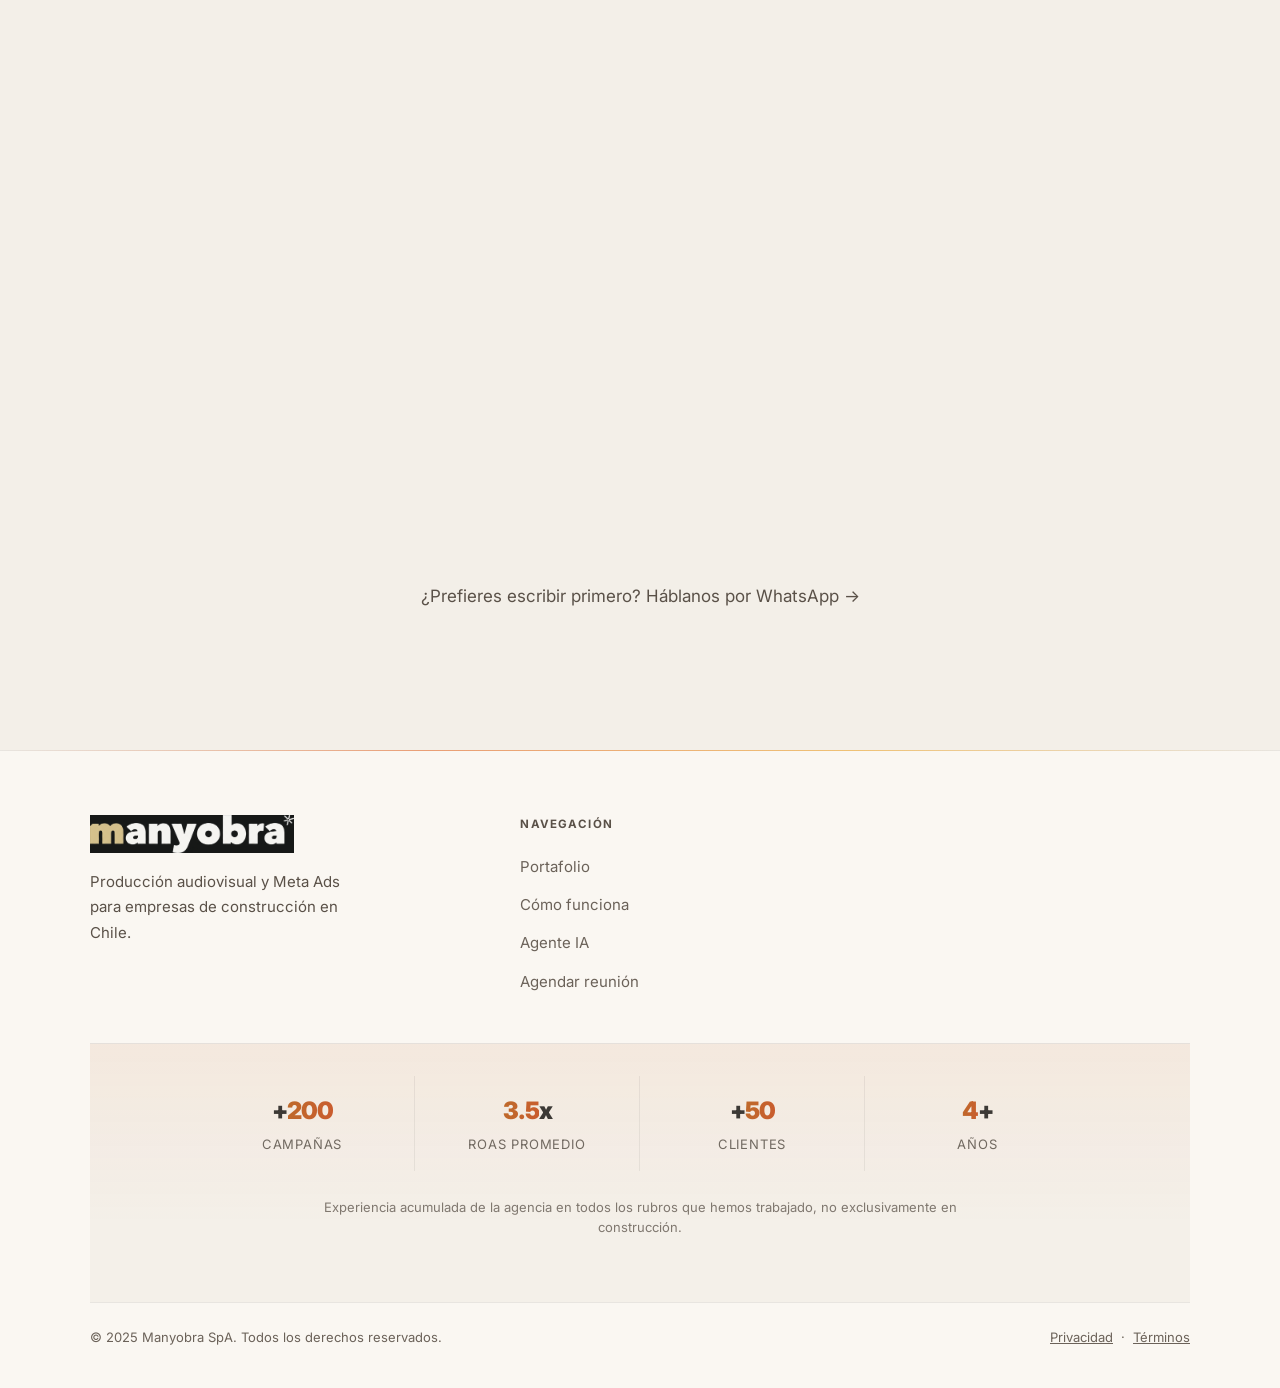
==== commit ad7f4686: "Refina logos reels y testimonio en portada" ====
--- a/index.html
+++ b/index.html
@@ -1010,6 +1010,33 @@
 @media (max-width: 640px) { .diag-fila { grid-template-columns: 1fr; } }
   .nav-logo-image { display:block; width:204px; height:auto; background:#141817; }
   @media (max-width:560px) { .nav-logo-image { width:174px; } }
+  .clientes-strip { padding:46px 5% 52px; background:#151918; }
+  .clientes-inner { max-width:1180px; text-align:left; }
+  .clientes-label { margin:0 0 22px; color:#c9c09f; font-size:13px; font-weight:600; letter-spacing:.01em; text-transform:none; }
+  .clientes-lista { display:grid; grid-template-columns:repeat(3,minmax(0,1fr)); gap:14px; }
+  .clientes-lista li.client-logo { display:flex; min-width:0; min-height:0; padding:12px; gap:0; flex-direction:column; background:#202321; border:1px solid #3c4039; border-radius:3px; color:#f6f6f2; white-space:normal; }
+  .clientes-lista li.client-logo--dark,.clientes-lista li.client-logo--light { background:#202321; color:#f6f6f2; }
+  .clientes-lista .client-logo img { box-sizing:border-box; display:block; width:100%; max-width:none; height:118px; max-height:none; padding:10px; background:#f3f0e8; border-radius:2px; object-fit:contain; }
+  .clientes-lista .client-logo span { display:block; width:100%; padding:13px 4px 2px; color:#f6f6f2; font-size:14px; font-weight:600; text-align:left; }
+  @media(max-width:700px) { .clientes-lista { grid-template-columns:repeat(2,minmax(0,1fr)); } }
+  @media(max-width:420px) { .clientes-lista .client-logo img { height:94px; } .clientes-lista .client-logo span { font-size:12px; } }
+  .reel-grid { grid-template-columns:repeat(4,minmax(0,1fr)); gap:34px 18px; }
+  .reel-grid .video-wrap { aspect-ratio:9/16; background:#151515; }
+  .reel-grid .video-wrap video { object-fit:contain; }
+  .reel-grid .video-info { margin-top:12px; padding:14px 2px 0; border-top:1px solid #bdb7a8; }
+  .reel-grid .reel-client { font-size:20px; line-height:1.2; }
+  .reel-grid .reel-desc { margin-top:7px; line-height:1.45; }
+  @media(max-width:1000px) { .reel-grid { grid-template-columns:repeat(3,minmax(0,1fr)); } }
+  @media(max-width:700px) { .reel-grid { grid-template-columns:repeat(2,minmax(0,1fr)); gap:26px 12px; } }
+  @media(max-width:430px) { .reel-grid { grid-template-columns:1fr; max-width:330px; margin-inline:auto; } }
+  .testi-sec .video-grid { max-width:360px; }
+  .testi-sec .video-card { background:#202321; border:1px solid #3c4039; border-radius:3px; }
+  .testi-sec .video-wrap { aspect-ratio:9/16; background:#101211; }
+  .testi-sec .video-wrap video { object-fit:contain; }
+  .testi-sec .video-info { display:flex; align-items:center; gap:13px; padding:15px; border-top:1px solid #3c4039; }
+  .testi-client-logo { width:48px; height:48px; flex:none; border-radius:50%; object-fit:cover; }
+  .testi-sec .client-name { color:#f6f6f2; font-size:16px; margin:0 0 3px; }
+  .testi-sec .client-biz { color:#b8b8b0; font-size:13px; }
 </style>
   <link rel="icon" href="/assets/marca/manyobra-hora-isotipo.png" type="image/png" />
   <link rel="apple-touch-icon" href="/apple-touch-icon.png" />
@@ -1268,9 +1295,8 @@
           </button>
         </div>
         <div class="video-info">
-          <div class="stars"><span>★</span><span>★</span><span>★</span><span>★</span><span>★</span></div>
-          <div class="client-name">Pedro Campos</div>
-          <div class="client-biz">Obras Menores</div>
+          <img class="testi-client-logo" src="/assets/marcas/pedro-campos.png" alt="" loading="lazy">
+          <div class="testi-client-details"><div class="client-name">Pedro Campos</div><div class="client-biz">Obras Menores</div></div>
         </div>
       </div>
 
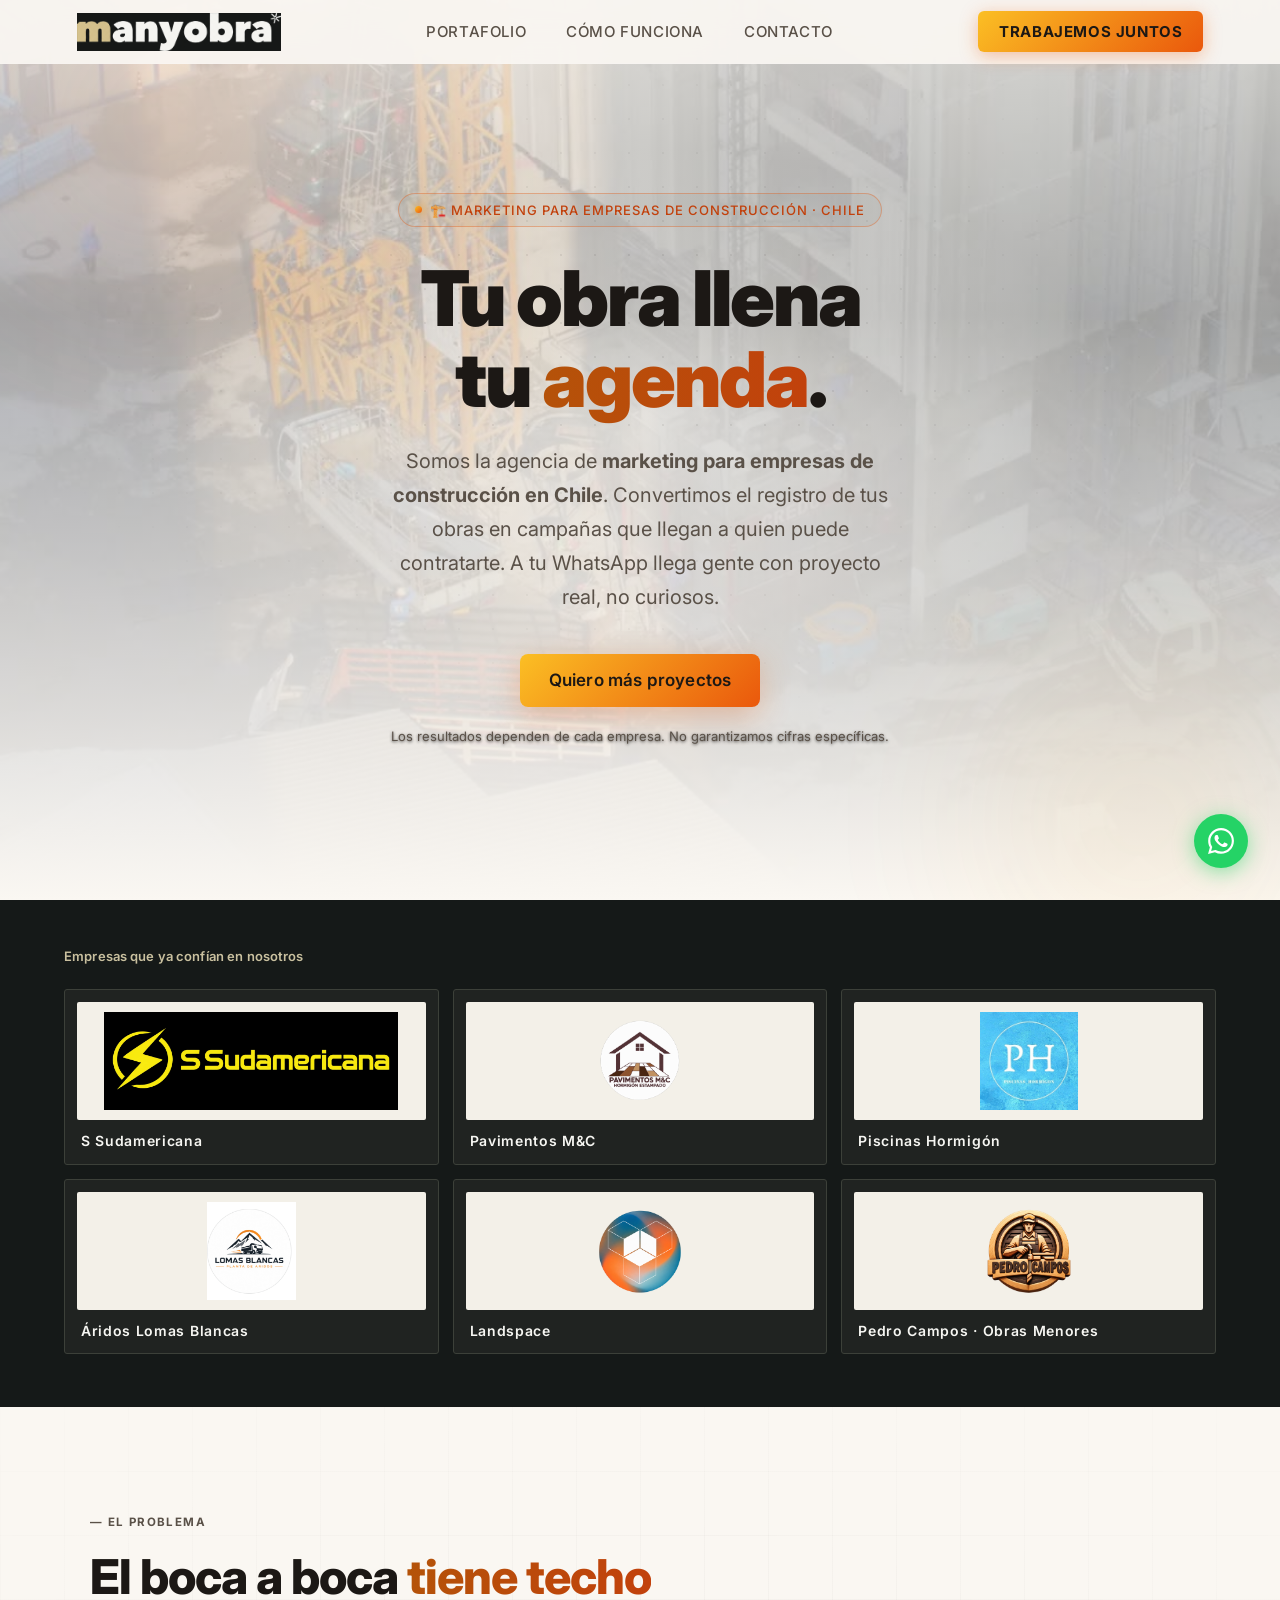
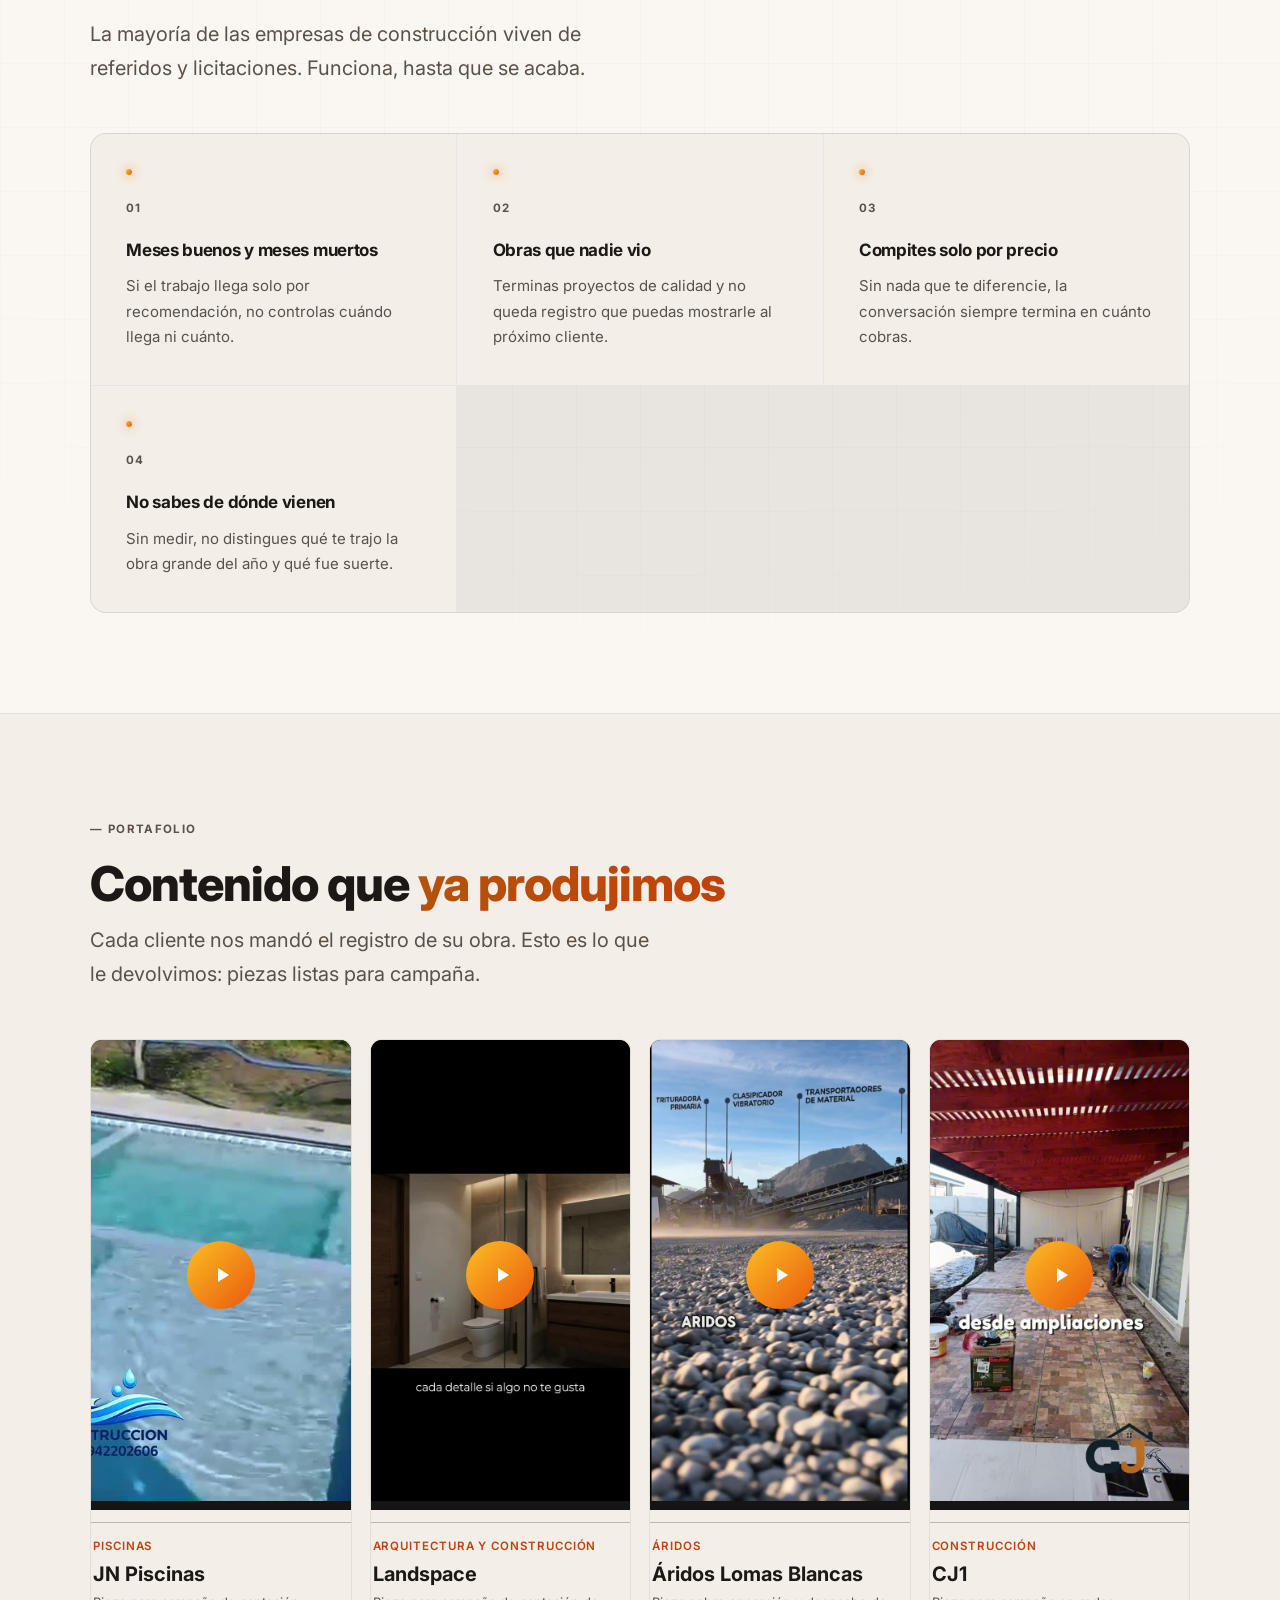
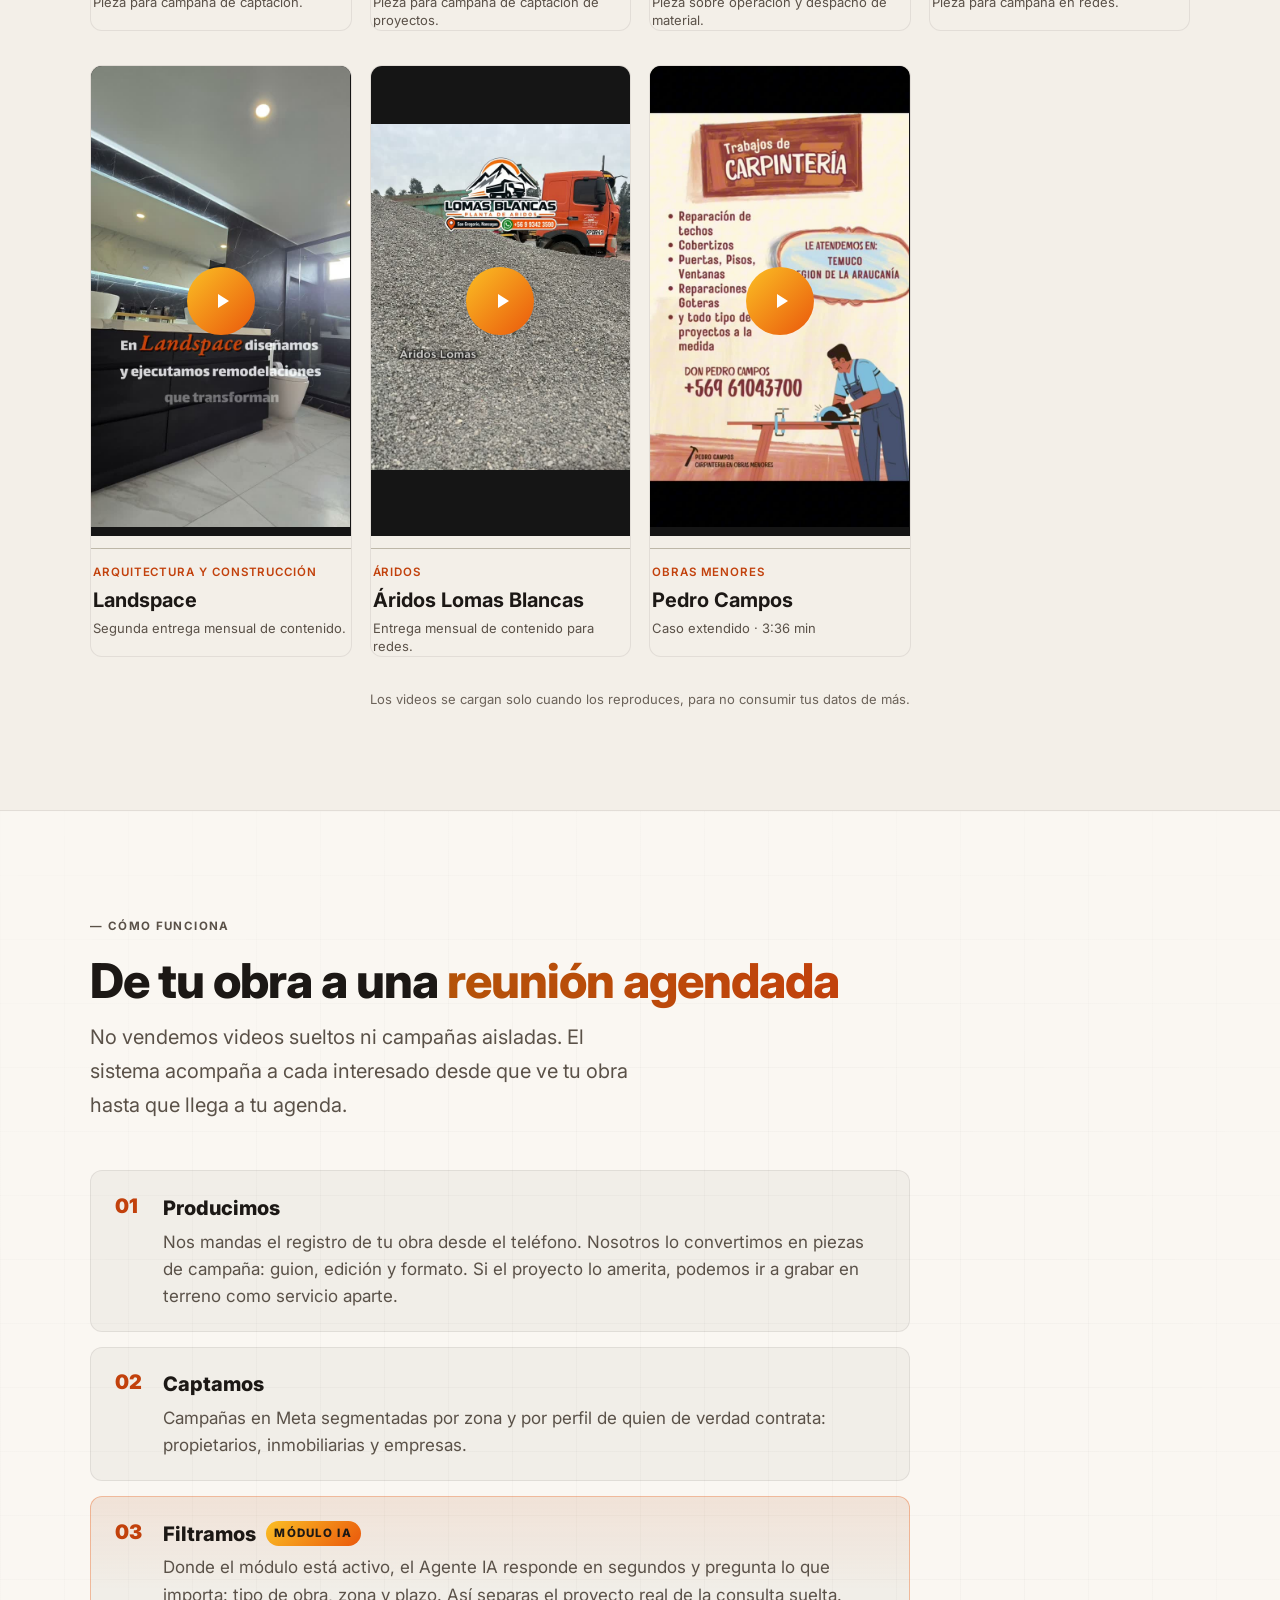
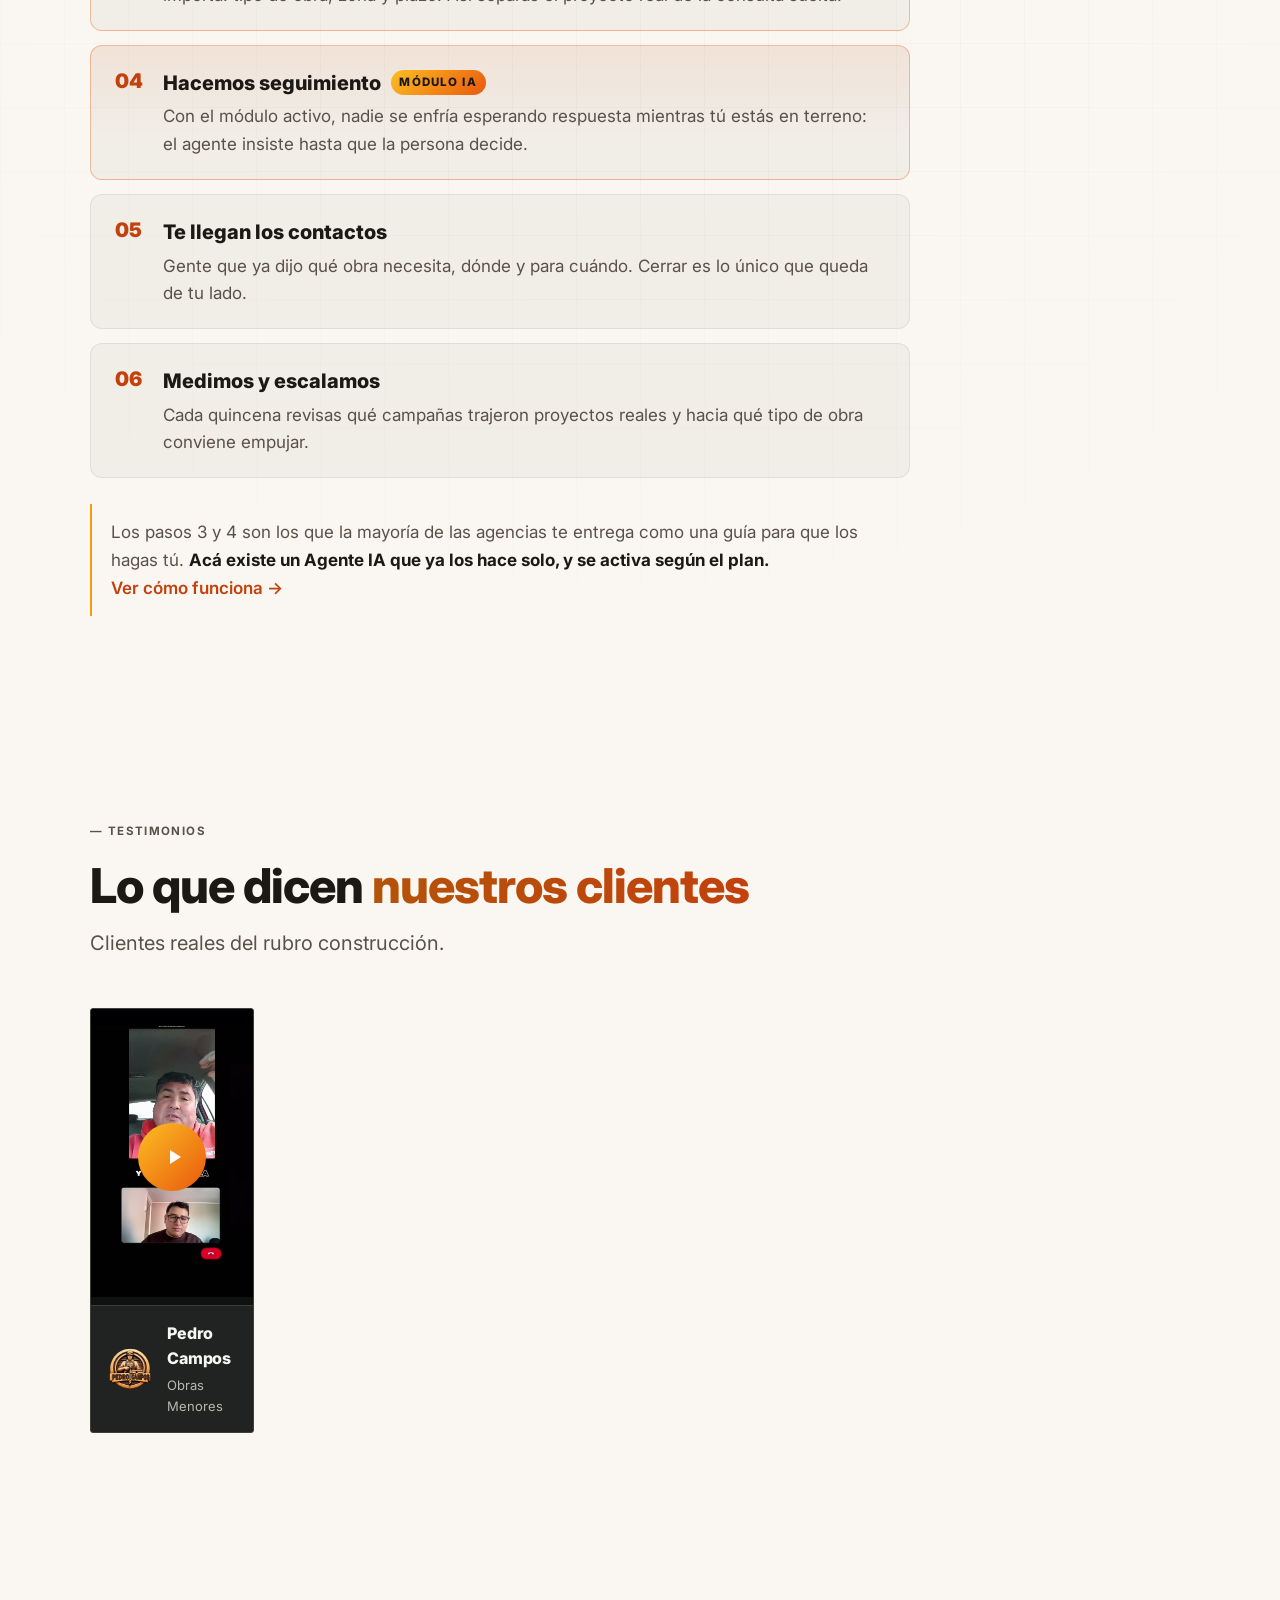
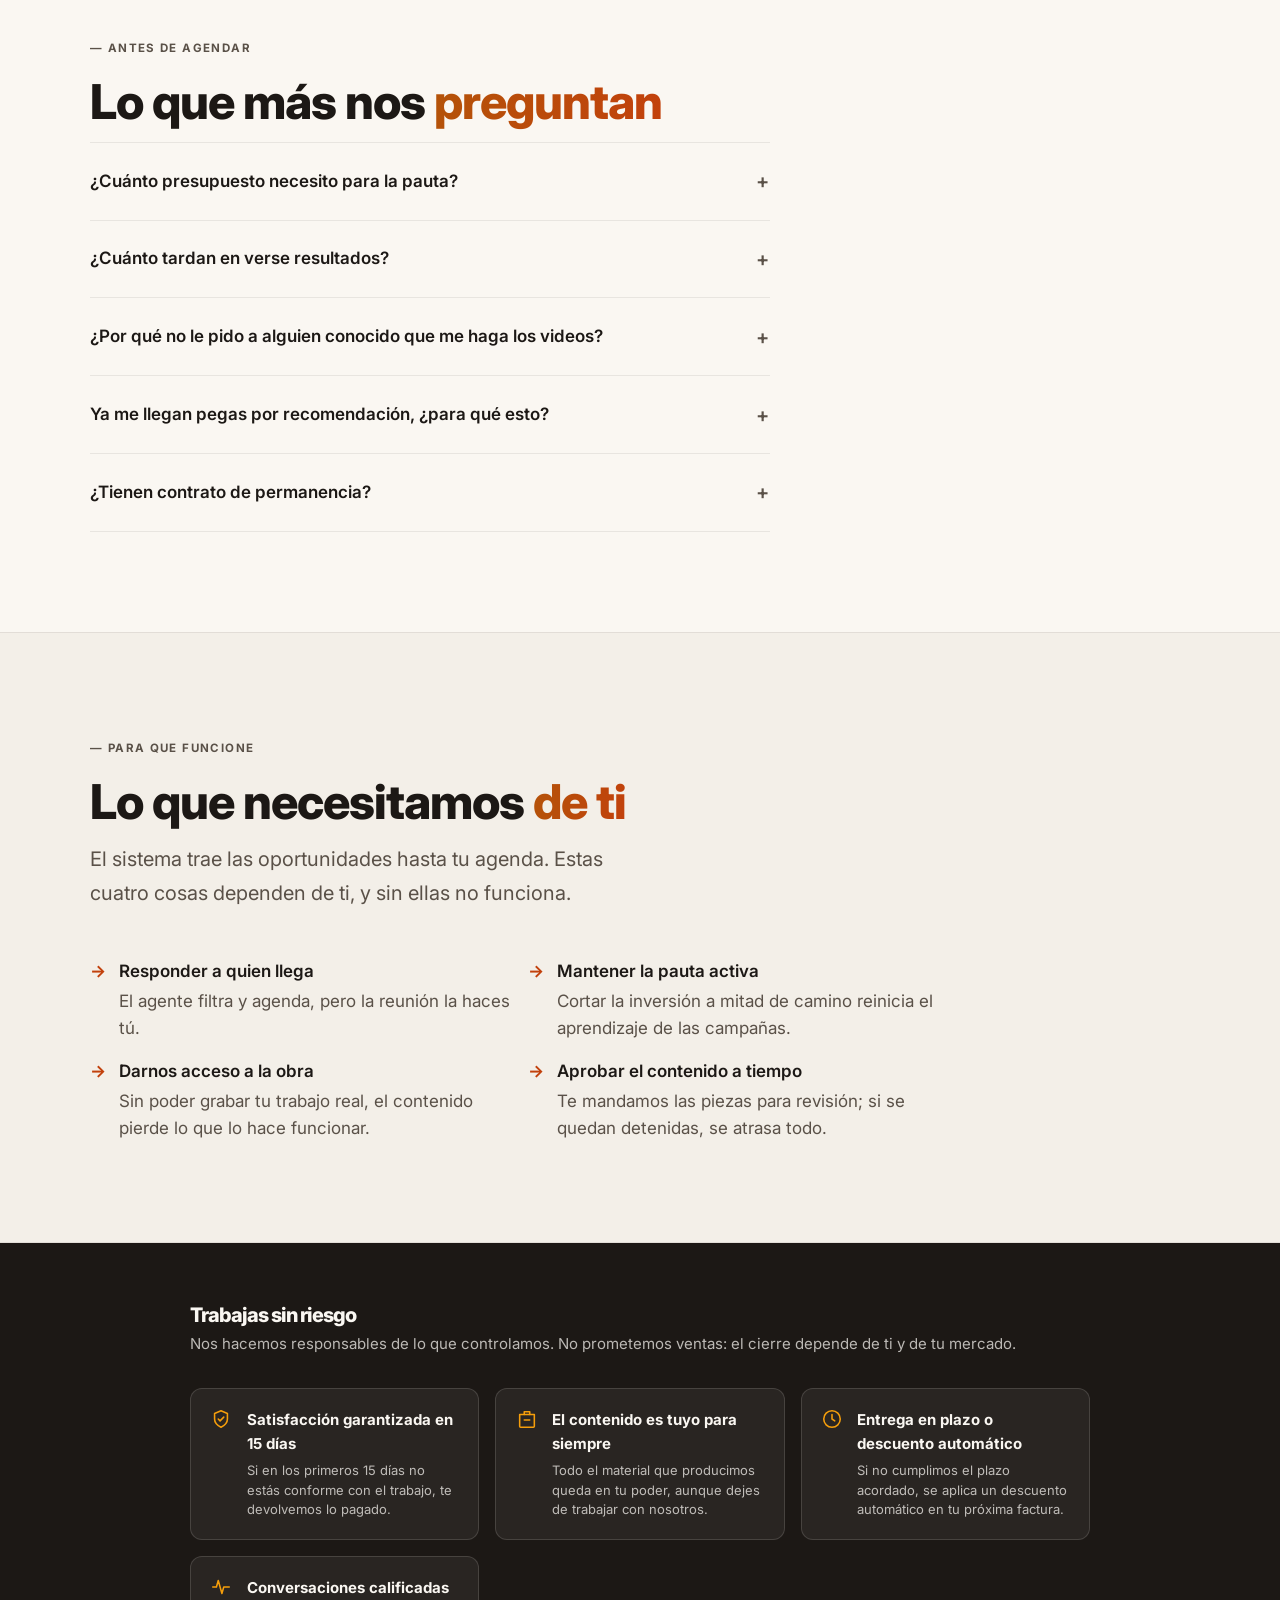
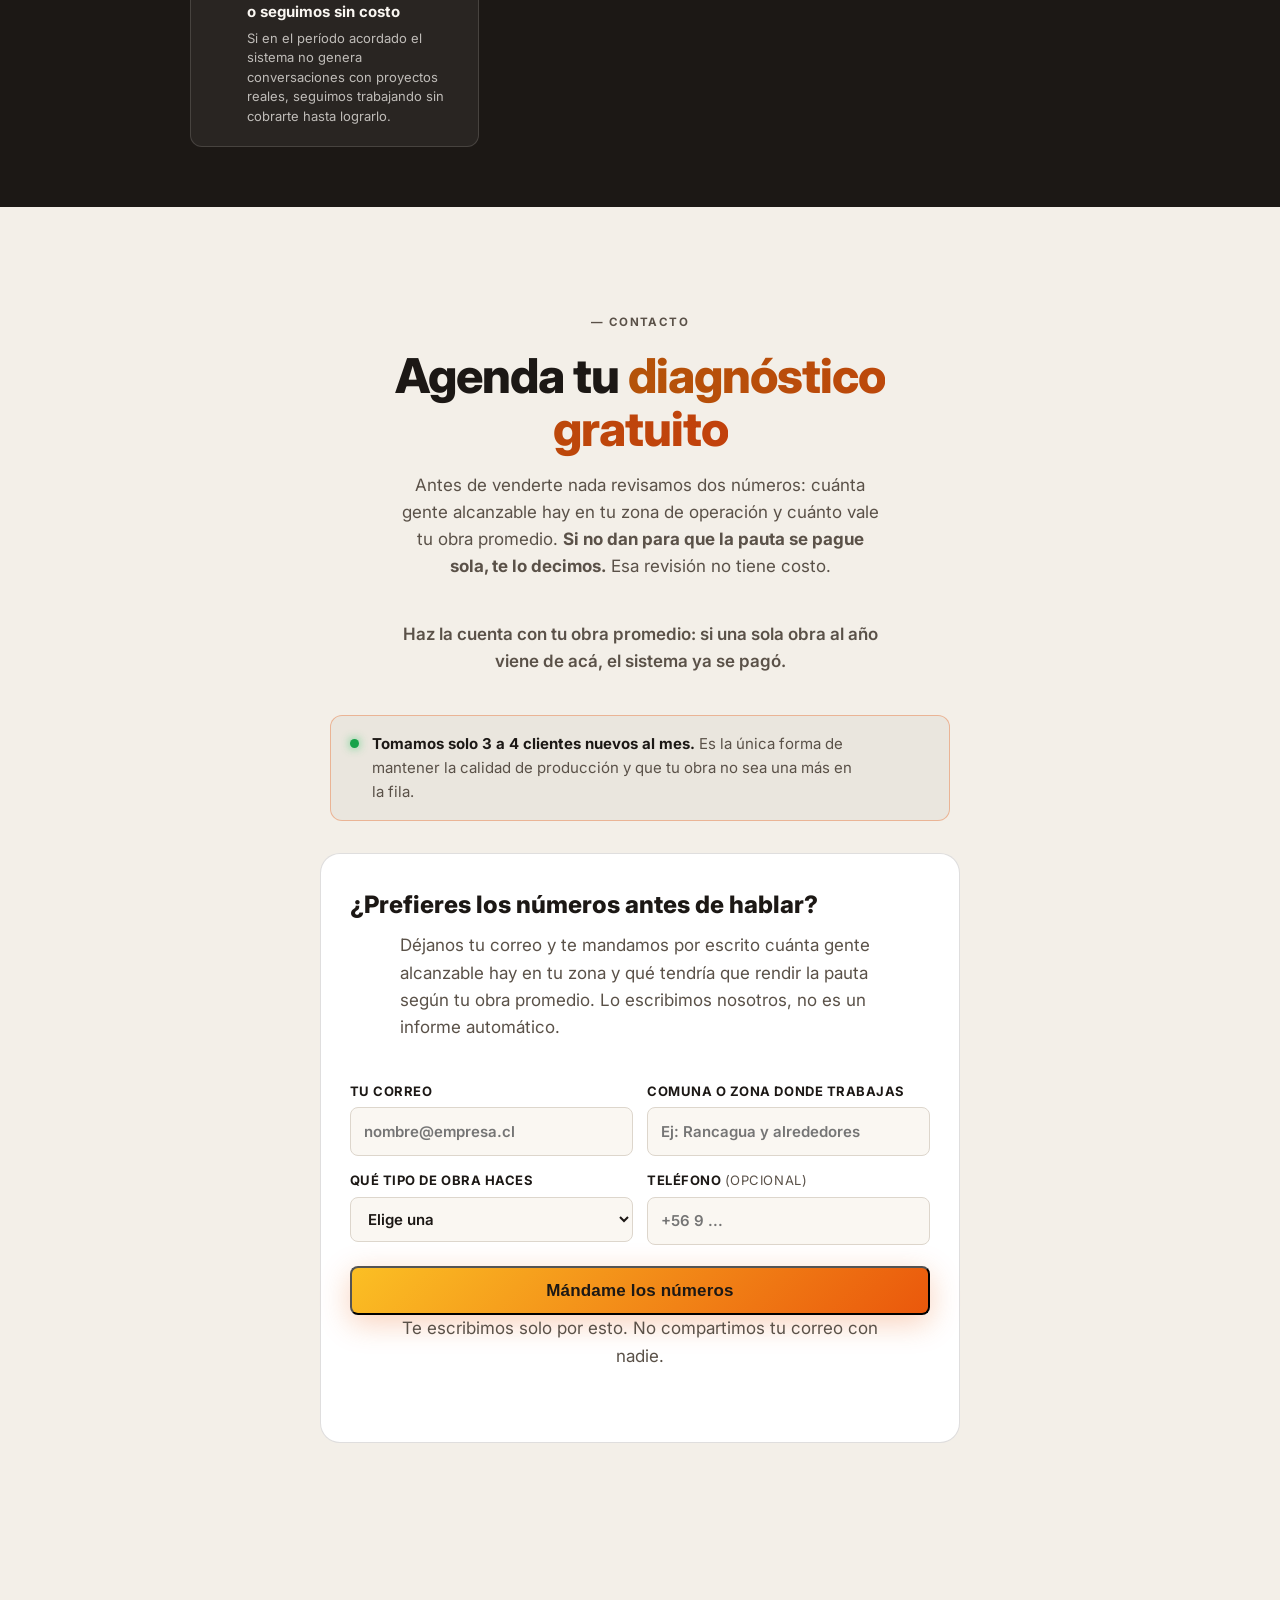
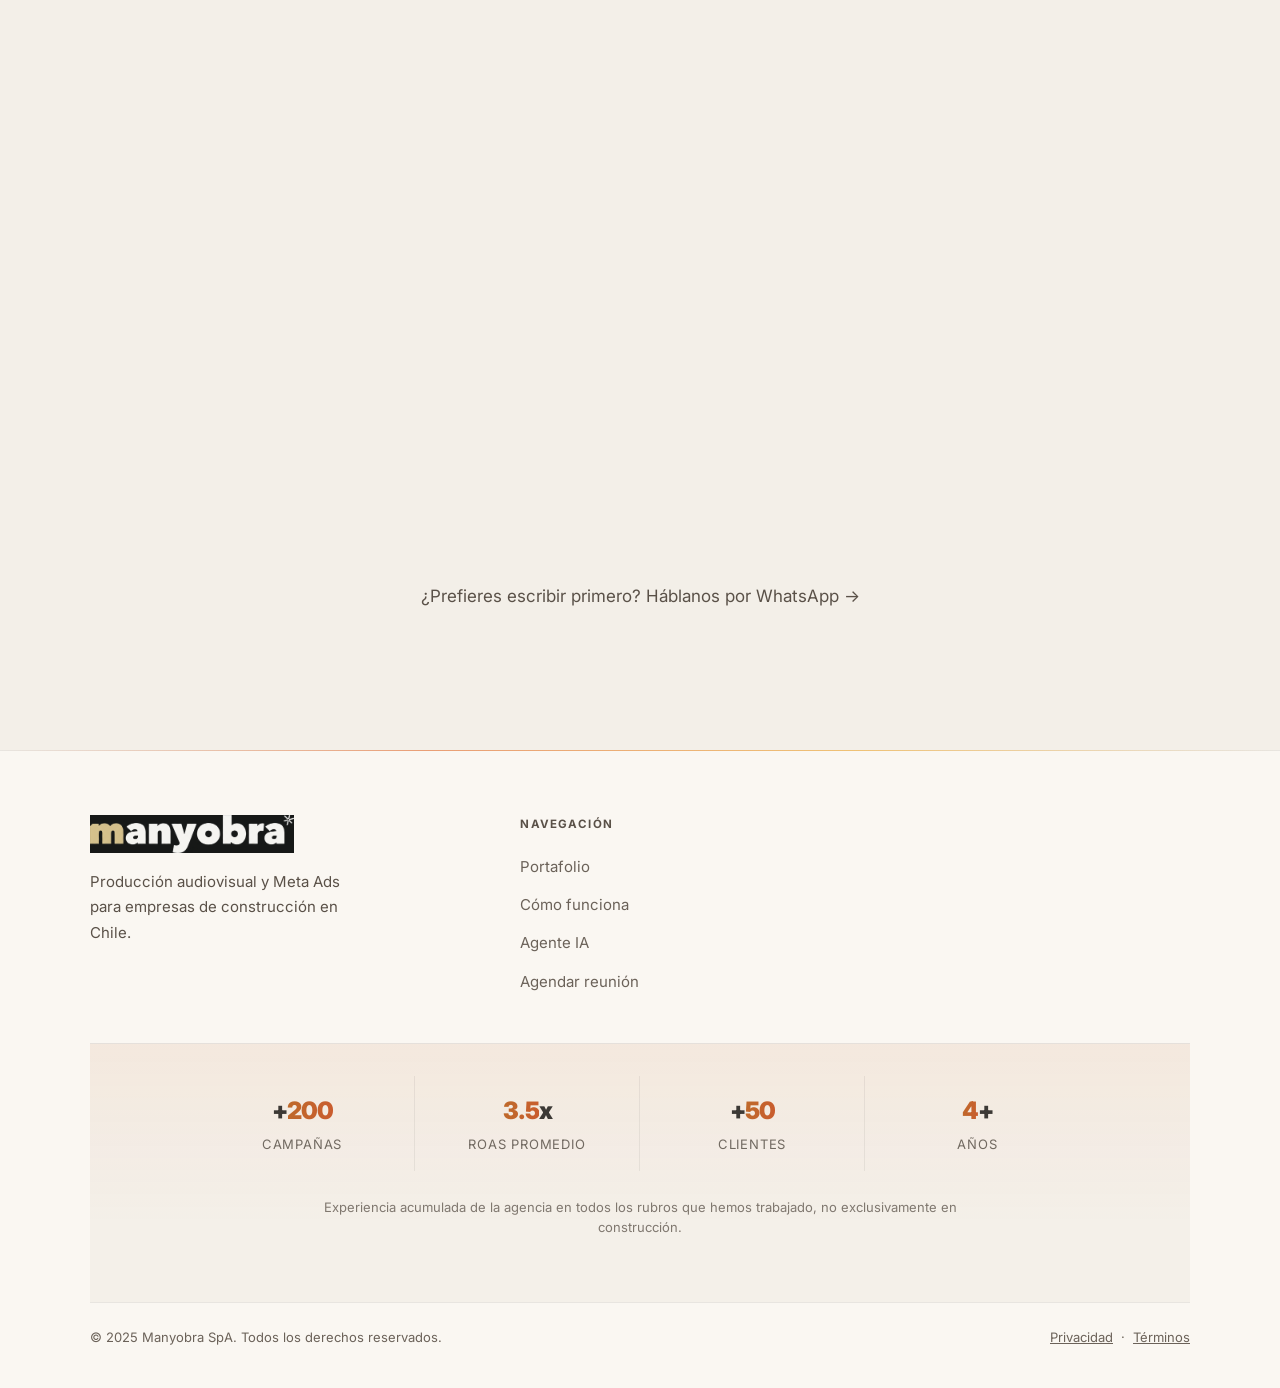
==== commit d58fd5ab: "Ajusta portada cuadrada del primer reel" ====
--- a/index.html
+++ b/index.html
@@ -1023,6 +1023,7 @@
   .reel-grid { grid-template-columns:repeat(4,minmax(0,1fr)); gap:34px 18px; }
   .reel-grid .video-wrap { aspect-ratio:9/16; background:#151515; }
   .reel-grid .video-wrap video { object-fit:contain; }
+  .reel-grid .video-card:first-child .video-wrap video:not([controls]) { object-fit:cover; }
   .reel-grid .video-info { margin-top:12px; padding:14px 2px 0; border-top:1px solid #bdb7a8; }
   .reel-grid .reel-client { font-size:20px; line-height:1.2; }
   .reel-grid .reel-desc { margin-top:7px; line-height:1.45; }
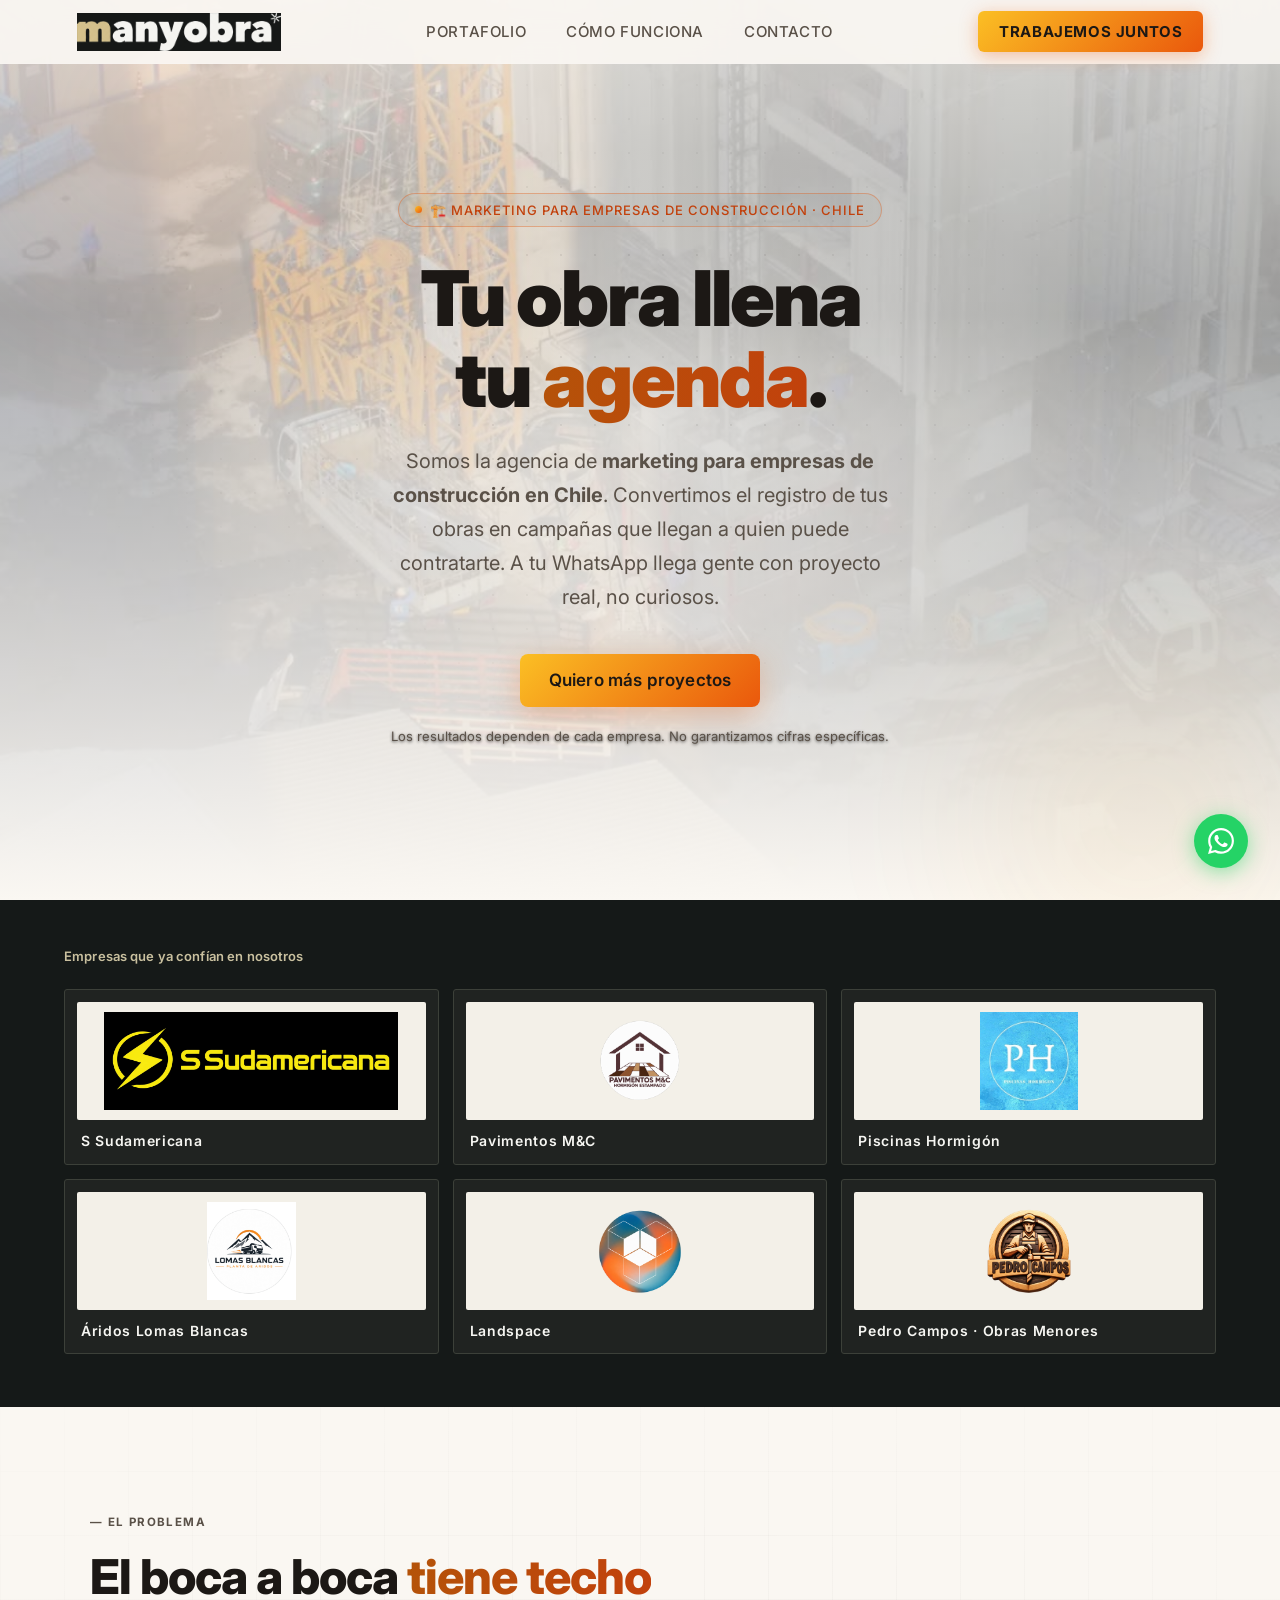
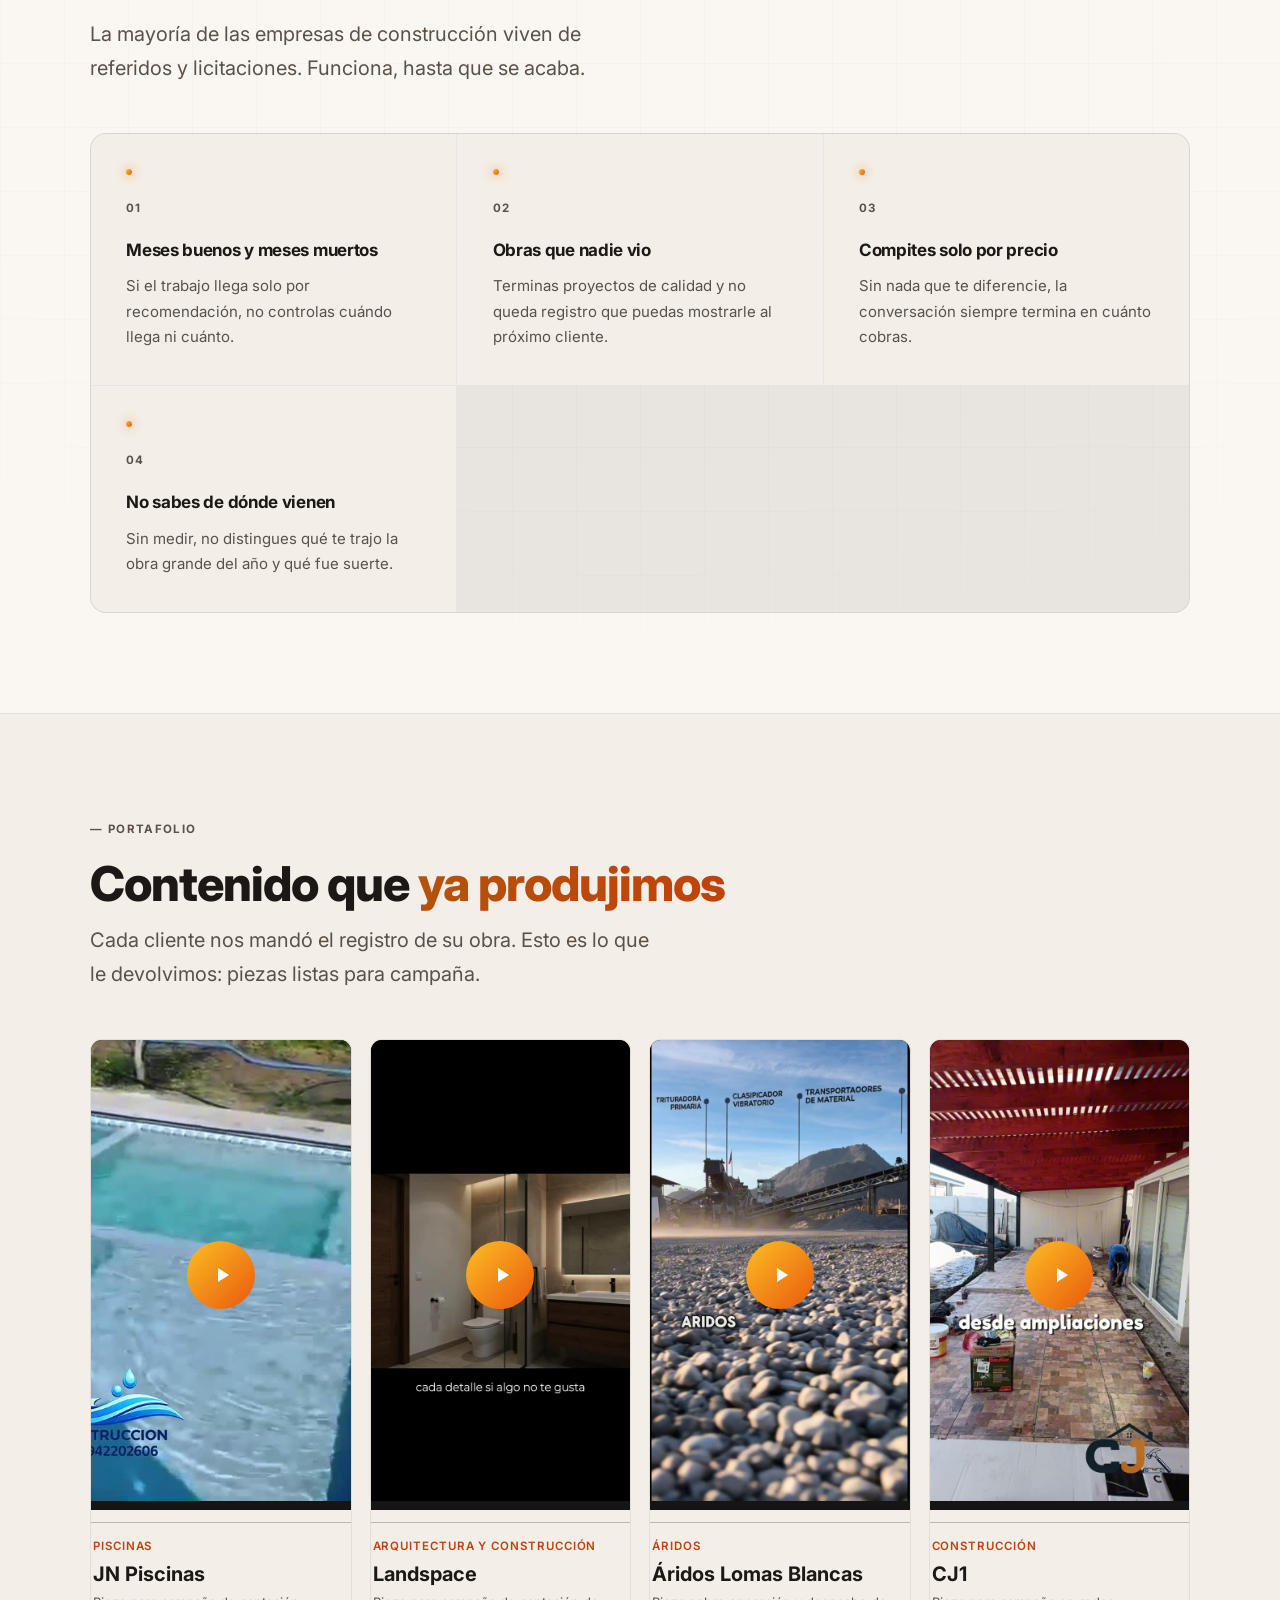
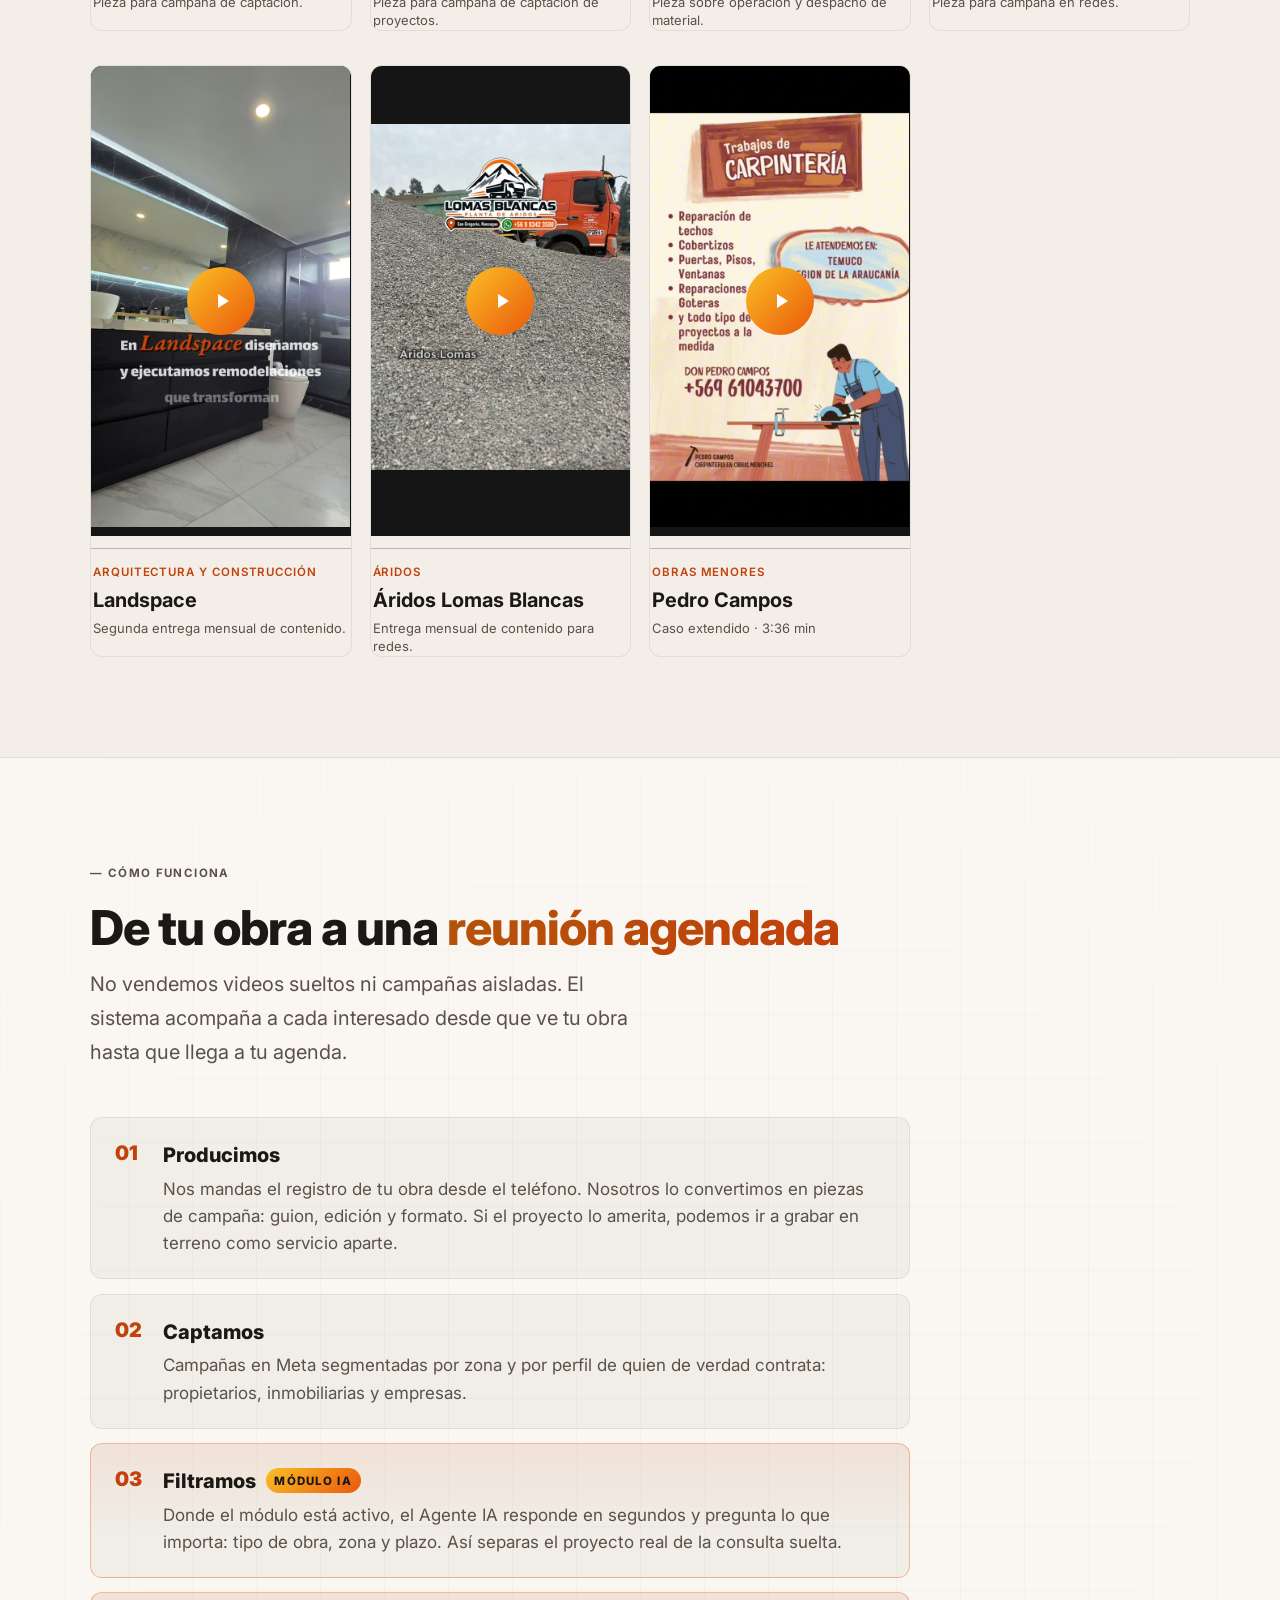
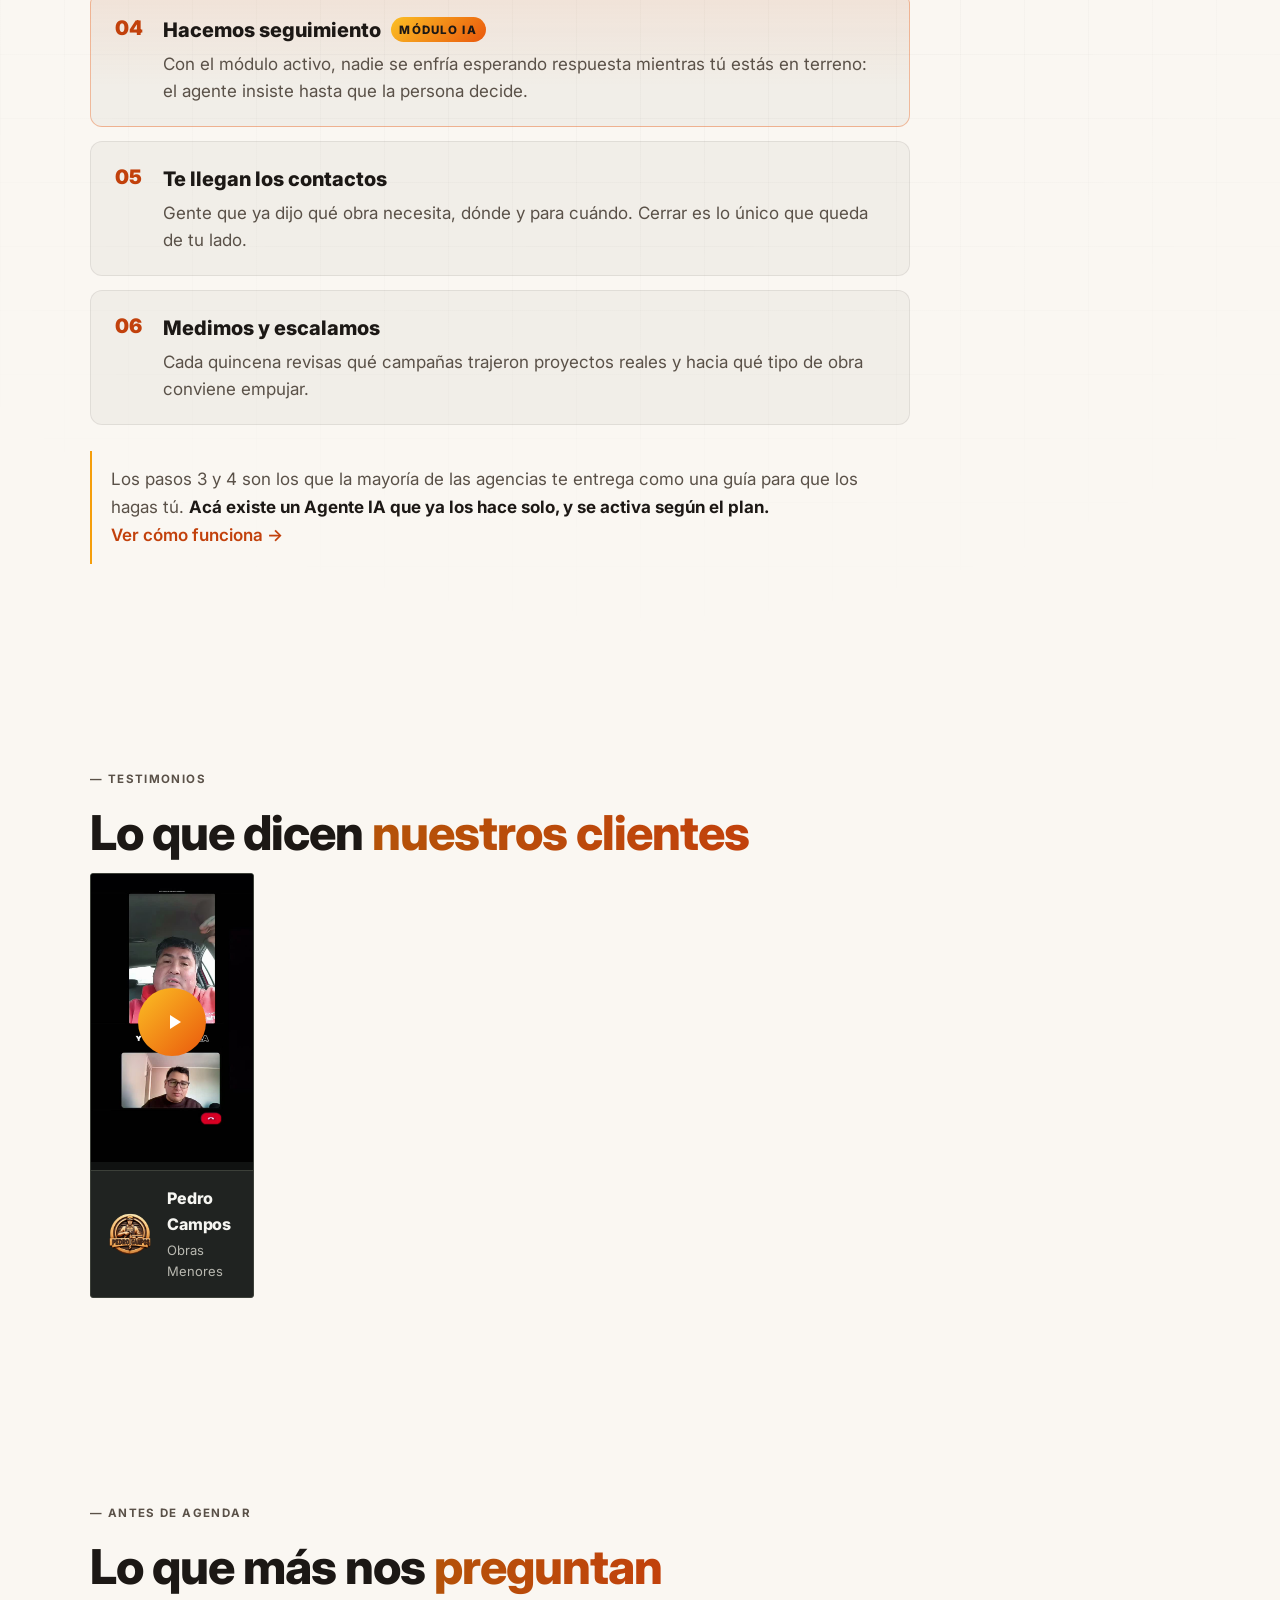
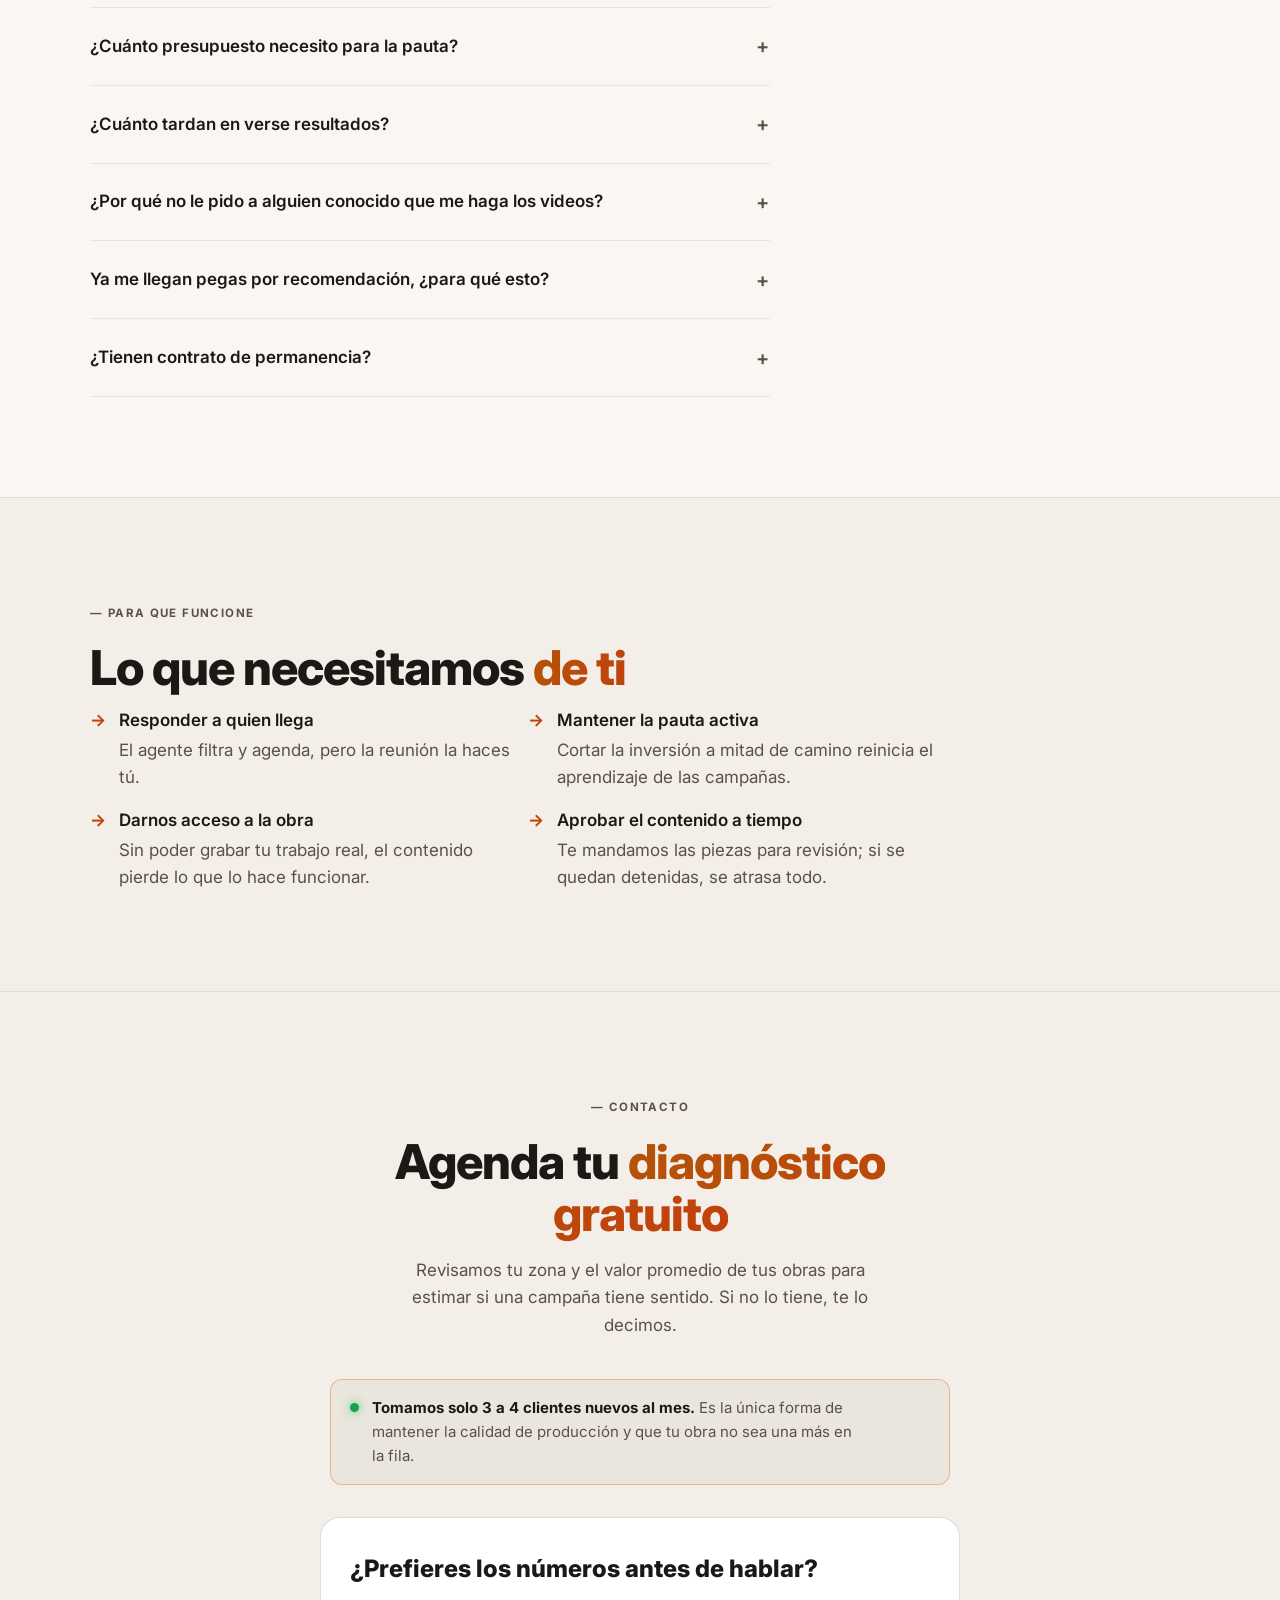
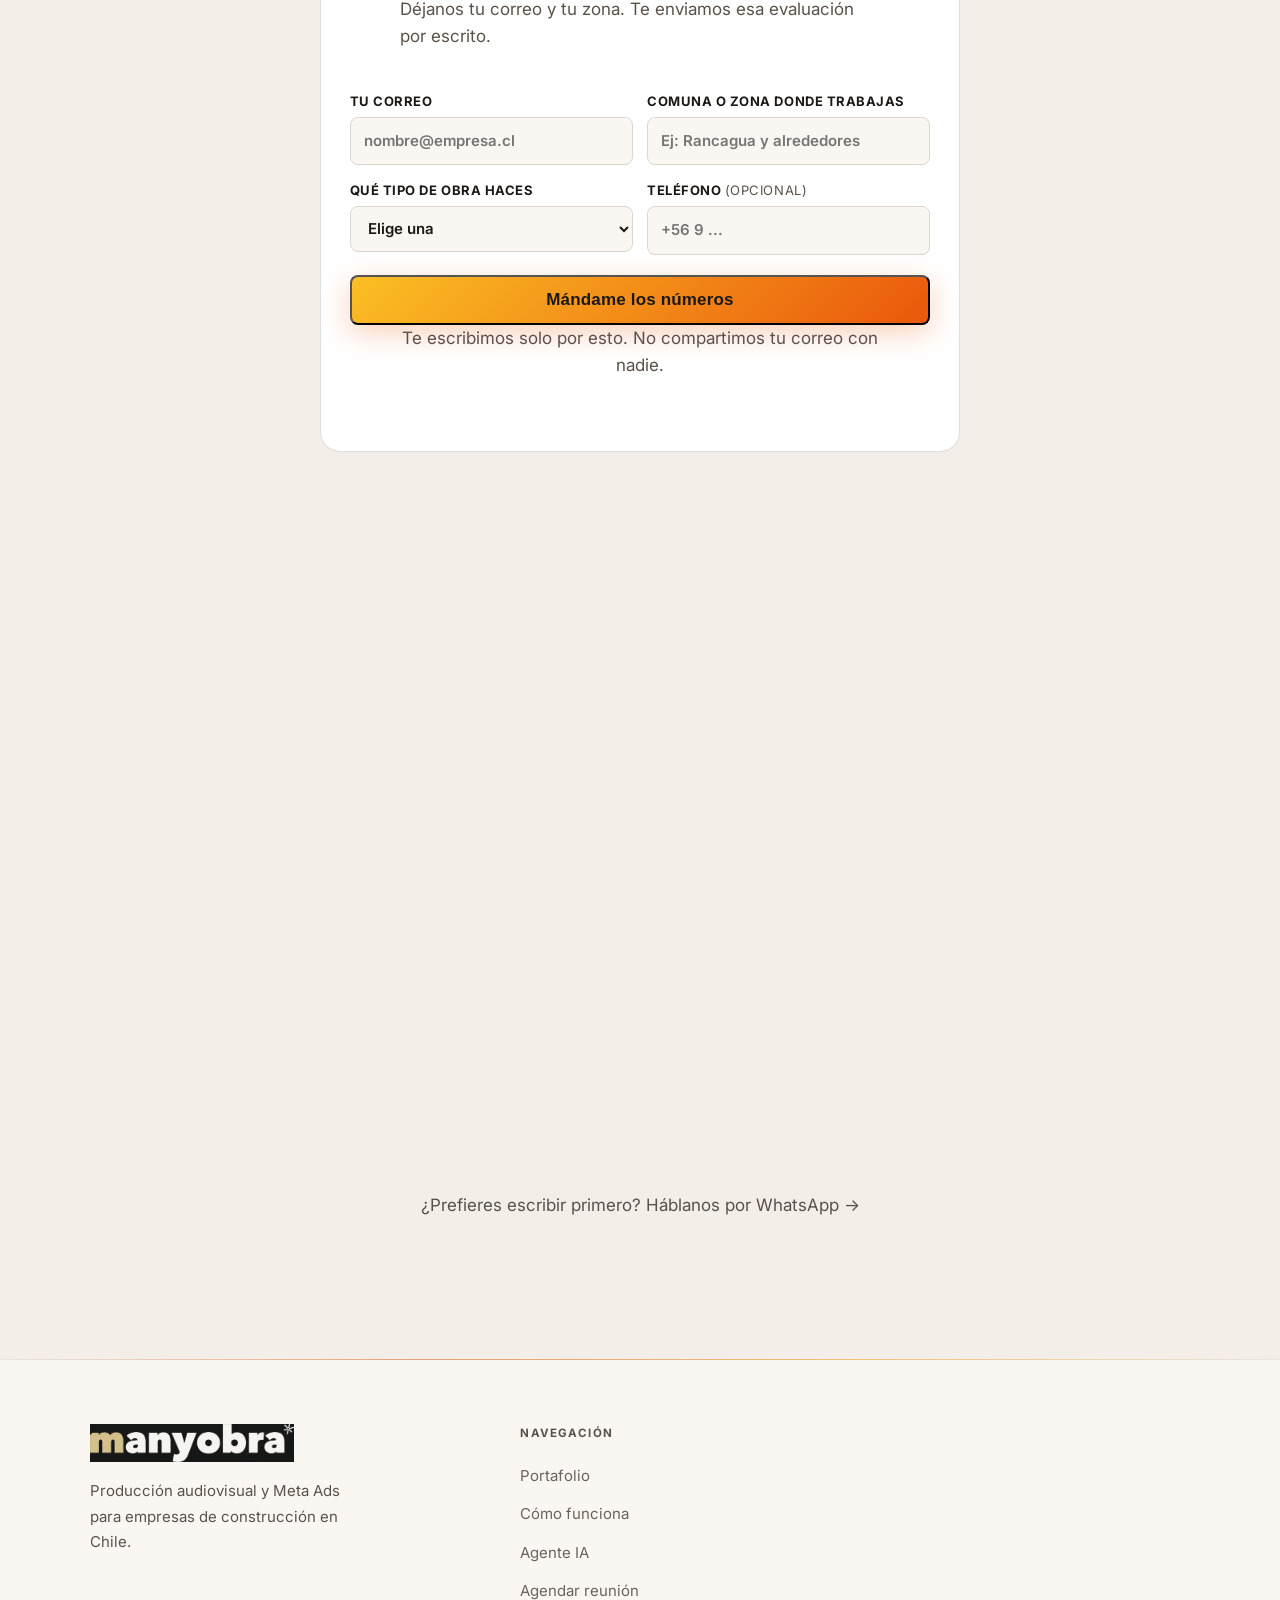
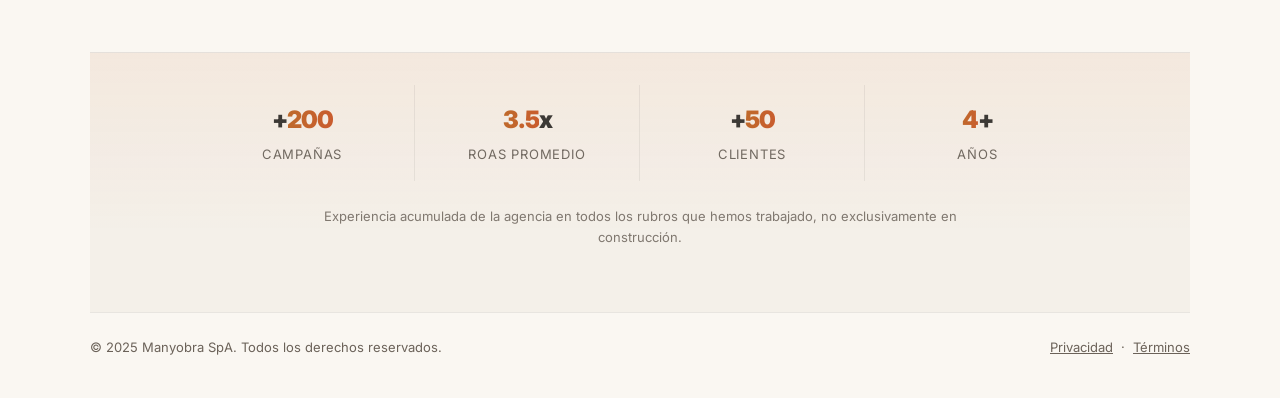
==== commit f18696e6: "Quita garantías y simplifica textos de portada" ====
--- a/index.html
+++ b/index.html
@@ -1216,7 +1216,6 @@
       </div>
 
     </div>
-    <p class="reel-note">Los videos se cargan solo cuando los reproduces, para no consumir tus datos de más.</p>
   </div>
 </section>
 
@@ -1283,7 +1282,6 @@
   <div class="sec-inner">
     <div class="sec-tag">Testimonios</div>
     <h2>Lo que dicen <span class="accent">nuestros clientes</span></h2>
-    <p class="sec-sub">Clientes reales del rubro construcción.</p>
     <div class="video-grid">
 
       <!-- Para sumar un testimonio: copia este bloque, cambia el src, el nombre y la empresa,
@@ -1325,7 +1323,6 @@
   <div class="sec-inner">
     <div class="sec-tag">Para que funcione</div>
     <h2>Lo que necesitamos <span class="accent">de ti</span></h2>
-    <p class="sec-sub">El sistema trae las oportunidades hasta tu agenda. Estas cuatro cosas dependen de ti, y sin ellas no funciona.</p>
     <div class="cond-grid">
       <div class="cond-item"><span><b>Responder a quien llega</b>El agente filtra y agenda, pero la reunión la haces tú.</span></div>
       <div class="cond-item"><span><b>Mantener la pauta activa</b>Cortar la inversión a mitad de camino reinicia el aprendizaje de las campañas.</span></div>
@@ -1335,51 +1332,12 @@
   </div>
 </section>
 
-<!-- GARANTIAS -->
-<section class="guarantee-strip">
-  <div class="guarantee-strip-inner">
-    <h2>Trabajas sin riesgo</h2>
-    <p>Nos hacemos responsables de lo que controlamos. No prometemos ventas: el cierre depende de ti y de tu mercado.</p>
-    <div class="guarantee-strip-grid">
-      <div class="gs-card">
-        <div class="gs-icon"><svg viewBox="0 0 24 24" fill="none" stroke="currentColor" stroke-width="1.7" stroke-linecap="round" stroke-linejoin="round"><path d="M12 3l7 3v6c0 4-3 7-7 9-4-2-7-5-7-9V6l7-3Z"/><path d="m9 12 2 2 4-4"/></svg></div>
-        <div>
-          <div class="gs-title">Satisfacción garantizada en 15 días</div>
-          <div class="gs-desc">Si en los primeros 15 días no estás conforme con el trabajo, te devolvemos lo pagado.</div>
-        </div>
-      </div>
-      <div class="gs-card">
-        <div class="gs-icon"><svg viewBox="0 0 24 24" fill="none" stroke="currentColor" stroke-width="1.7" stroke-linecap="round" stroke-linejoin="round"><path d="M4 7h16v13a1 1 0 0 1-1 1H5a1 1 0 0 1-1-1V7Z"/><path d="M9 7V4h6v3"/><path d="M9 13h6"/></svg></div>
-        <div>
-          <div class="gs-title">El contenido es tuyo para siempre</div>
-          <div class="gs-desc">Todo el material que producimos queda en tu poder, aunque dejes de trabajar con nosotros.</div>
-        </div>
-      </div>
-      <div class="gs-card">
-        <div class="gs-icon"><svg viewBox="0 0 24 24" fill="none" stroke="currentColor" stroke-width="1.7" stroke-linecap="round" stroke-linejoin="round"><circle cx="12" cy="12" r="9"/><path d="M12 7v5l3 2"/></svg></div>
-        <div>
-          <div class="gs-title">Entrega en plazo o descuento automático</div>
-          <div class="gs-desc">Si no cumplimos el plazo acordado, se aplica un descuento automático en tu próxima factura.</div>
-        </div>
-      </div>
-      <div class="gs-card">
-        <div class="gs-icon"><svg viewBox="0 0 24 24" fill="none" stroke="currentColor" stroke-width="1.7" stroke-linecap="round" stroke-linejoin="round"><path d="M3 12h4l2-7 4 14 2-7h6"/></svg></div>
-        <div>
-          <div class="gs-title">Conversaciones calificadas o seguimos sin costo</div>
-          <div class="gs-desc">Si en el período acordado el sistema no genera conversaciones con proyectos reales, seguimos trabajando sin cobrarte hasta lograrlo.</div>
-        </div>
-      </div>
-    </div>
-  </div>
-</section>
-
 <!-- CONTACT -->
 <section class="cta-sec" id="contacto">
   <div class="sec-inner">
     <div class="sec-tag">Contacto</div>
     <h2>Agenda tu <span class="accent">diagnóstico gratuito</span></h2>
-    <p>Antes de venderte nada revisamos dos números: cuánta gente alcanzable hay en tu zona de operación y cuánto vale tu obra promedio. <strong>Si no dan para que la pauta se pague sola, te lo decimos.</strong> Esa revisión no tiene costo.</p>
-    <p class="cuenta-obra">Haz la cuenta con tu obra promedio: si una sola obra al año viene de acá, el sistema ya se pagó.</p>
+    <p>Revisamos tu zona y el valor promedio de tus obras para estimar si una campaña tiene sentido. Si no lo tiene, te lo decimos.</p>
     <div class="cupos-home">
       <span class="cupos-dot"></span>
       <p><strong>Tomamos solo 3 a 4 clientes nuevos al mes.</strong> Es la única forma de mantener la calidad de producción y que tu obra no sea una más en la fila.</p>
@@ -1390,7 +1348,7 @@
          el unico camino era agendar, y quien no agendaba se perdia. -->
     <div class="diag-box">
       <h3>¿Prefieres los números antes de hablar?</h3>
-      <p class="diag-sub">Déjanos tu correo y te mandamos por escrito cuánta gente alcanzable hay en tu zona y qué tendría que rendir la pauta según tu obra promedio. Lo escribimos nosotros, no es un informe automático.</p>
+      <p class="diag-sub">Déjanos tu correo y tu zona. Te enviamos esa evaluación por escrito.</p>
       <form class="diag-form" method="post" action="/wp-admin/admin-post.php">
         <input type="hidden" name="action" value="manyobra_diagnostico" />
         <p class="trampa" aria-hidden="true"><label>No rellenar<input type="text" name="sitio_web" tabindex="-1" autocomplete="off" /></label></p>
